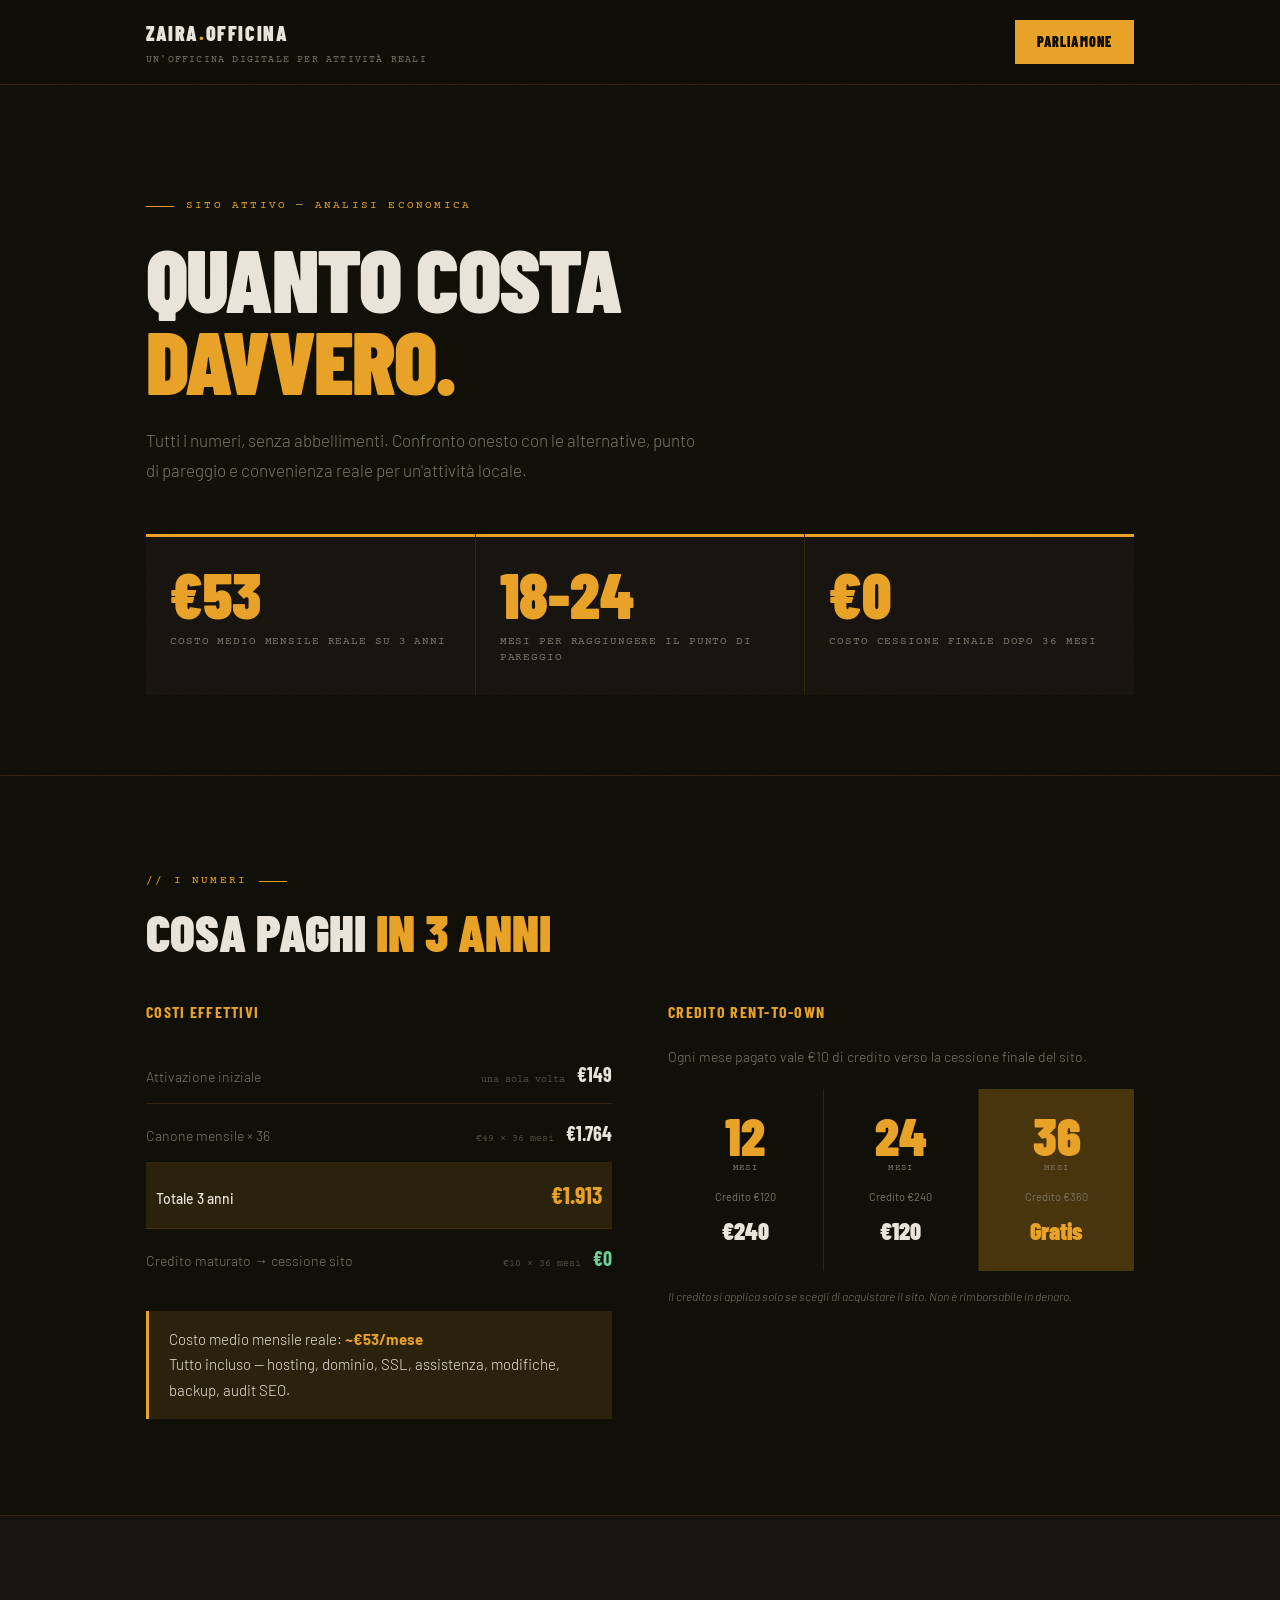
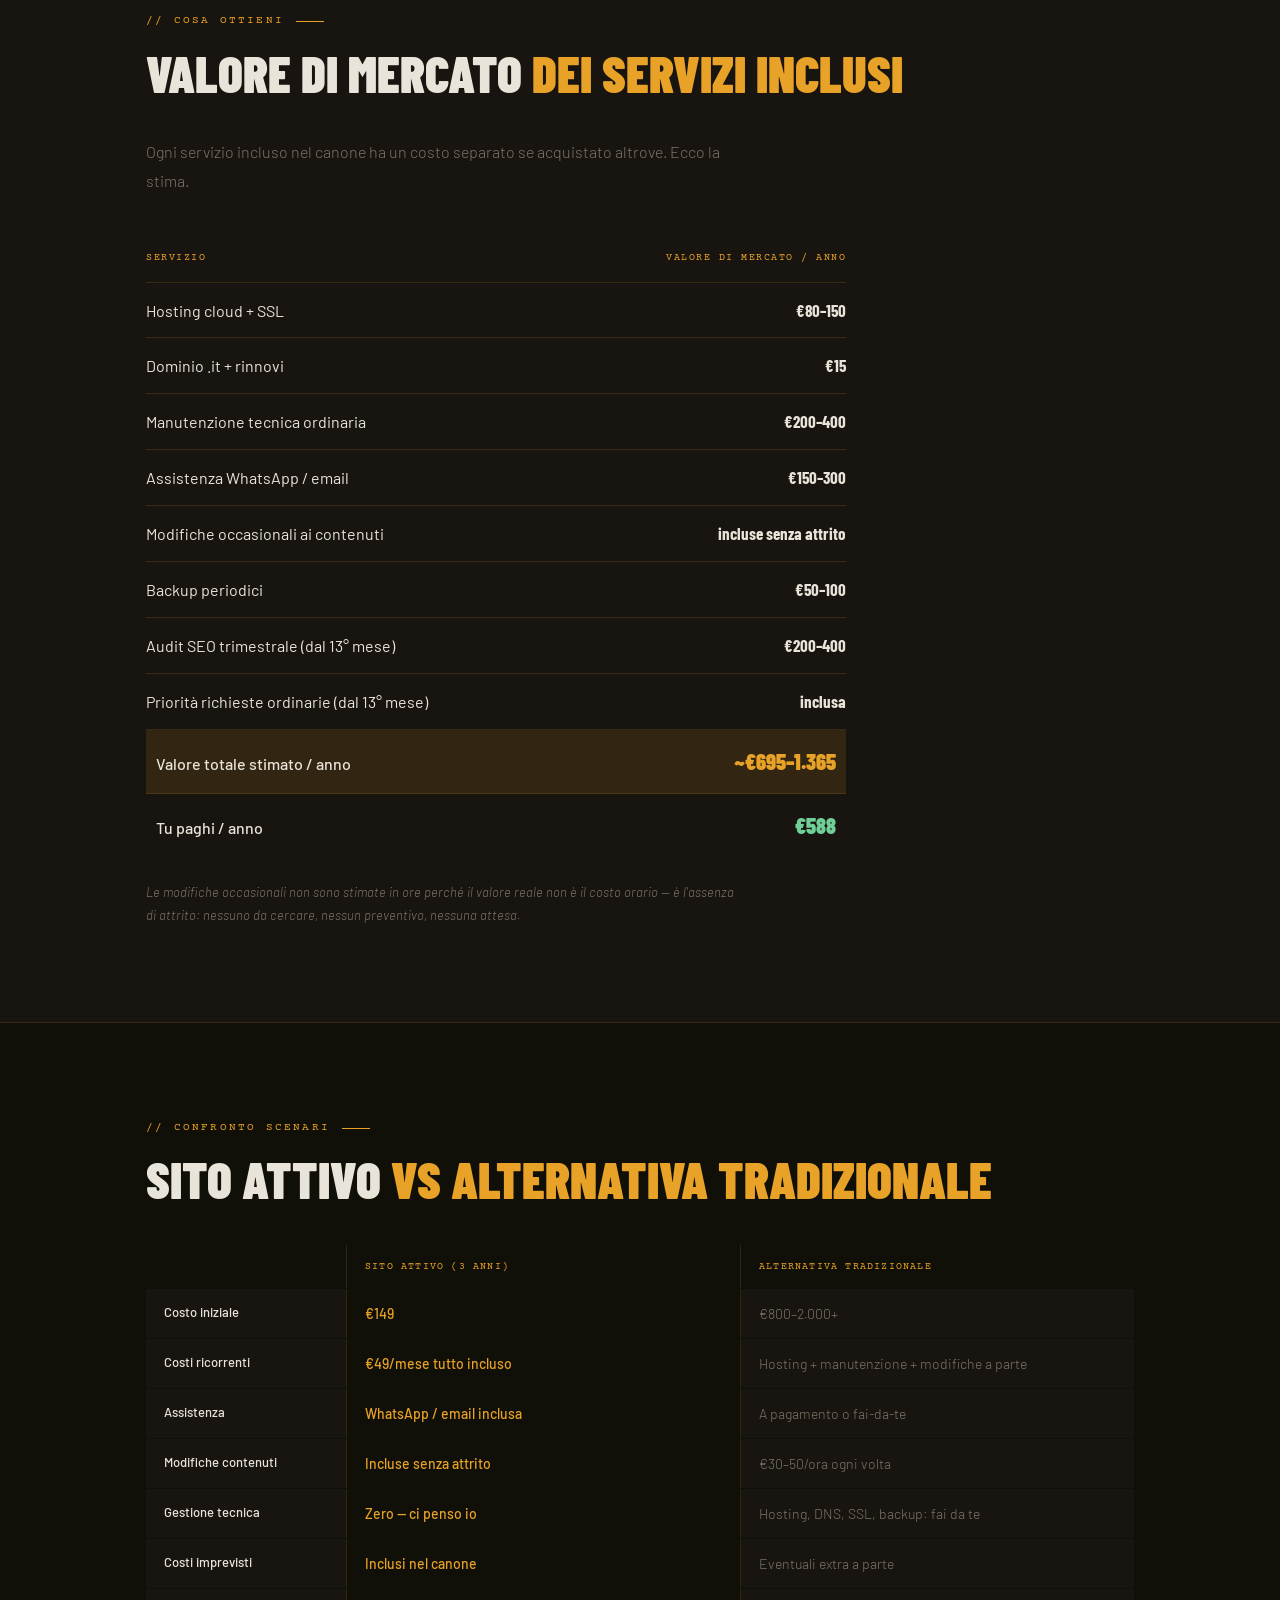
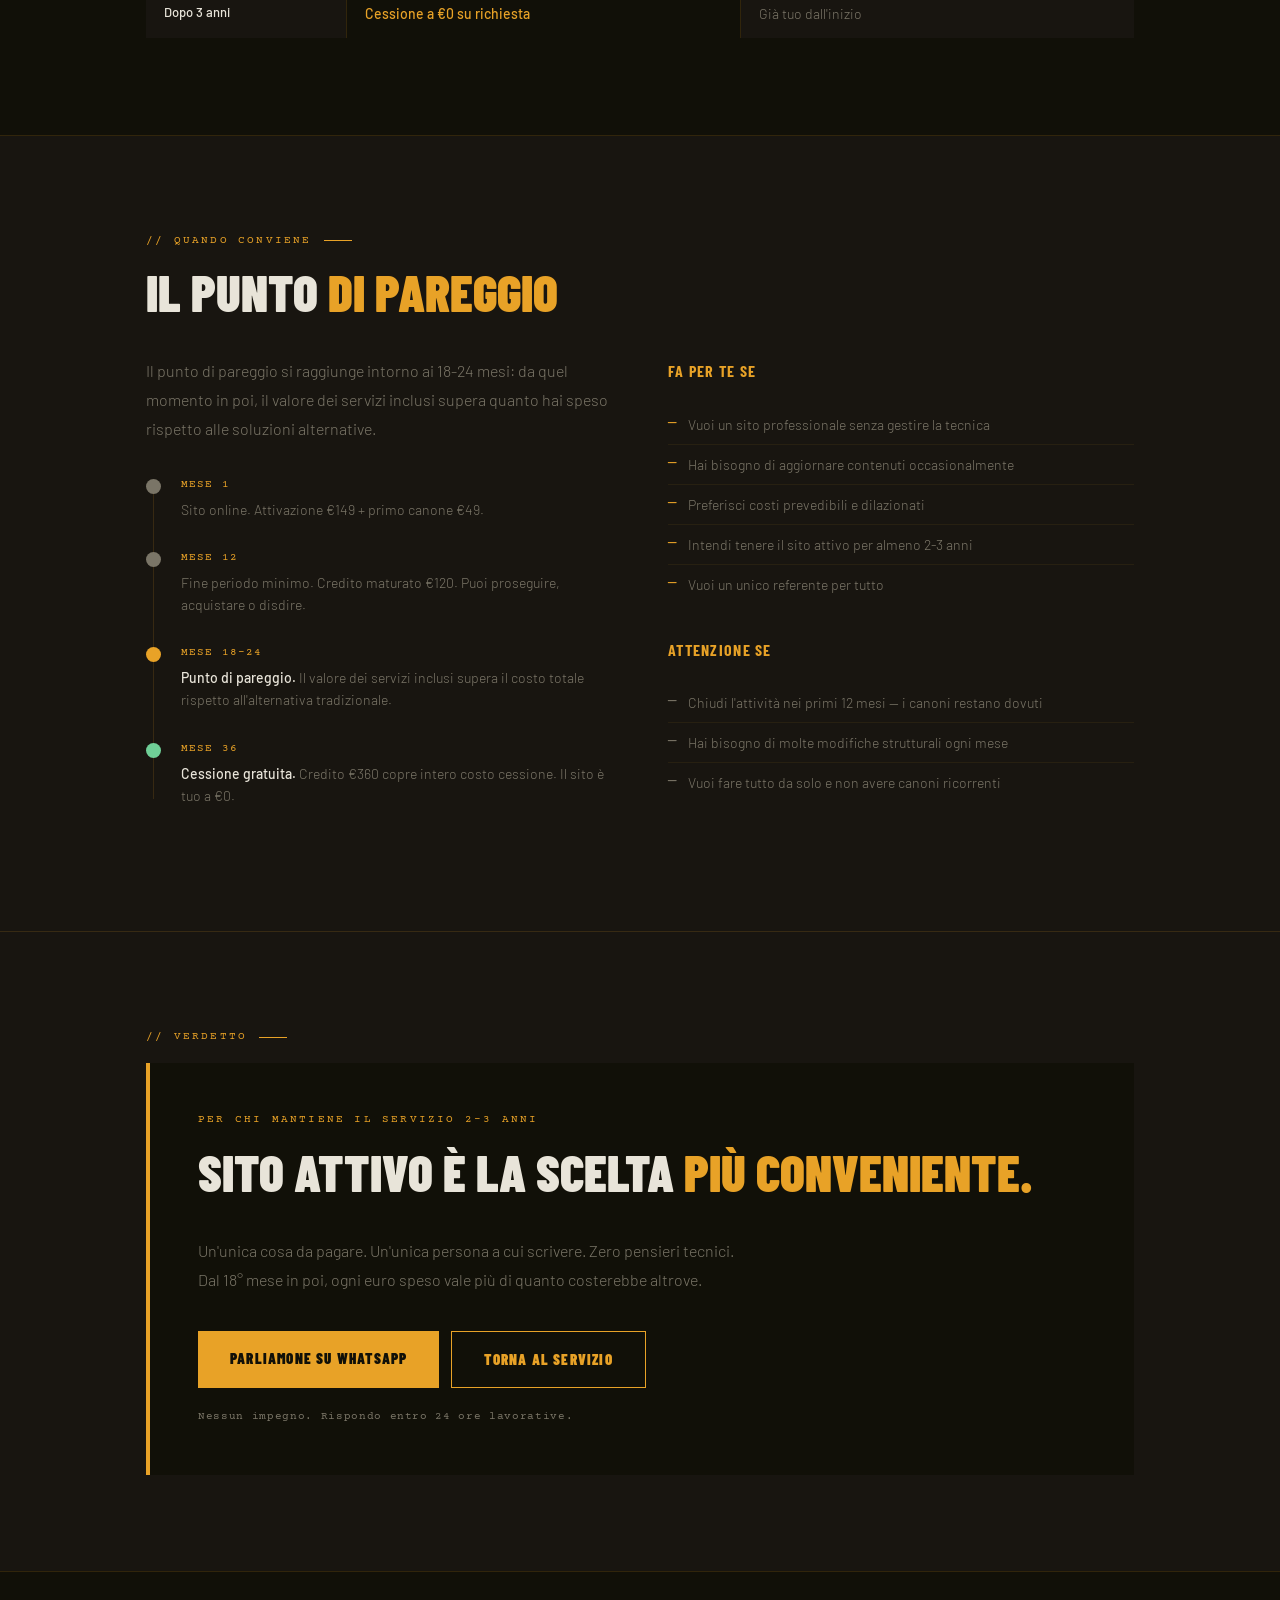
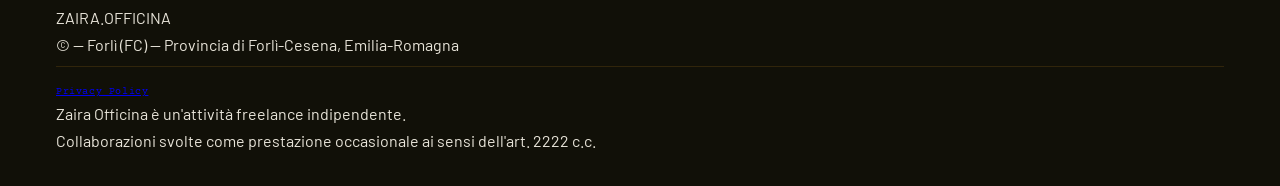
==== pages/analisi-economica.html @ 2494dda5 "fix: update" ====
<!DOCTYPE html>
<html lang="it">

<head>
    <meta charset="UTF-8">
    <meta name="viewport" content="width=device-width, initial-scale=1.0">
    <title>Quanto conviene Sito Attivo? Analisi economica | Zaira Officina</title>
    <meta name="description" content="Analisi economica del servizio Sito Attivo: costi reali, valore incluso, confronto con le alternative. Tutti i numeri, senza sorprese.">
    <link rel="canonical" href="https://zairaofficina.it/pages/analisi-economica.html">
    <meta name="robots" content="index, follow, max-snippet:-1, max-image-preview:large, max-video-preview:-1">
    <meta property="og:type" content="website">
    <meta property="og:locale" content="it_IT">
    <meta property="og:site_name" content="Zaira Officina">
    <meta property="og:title" content="Quanto conviene Sito Attivo? — Analisi economica | Zaira Officina">
    <meta property="og:description" content="€53/mese tutto incluso. Punto di pareggio a 18-24 mesi. Sito tuo gratis dopo 36 mesi. Tutti i numeri chiari.">
    <meta property="og:url" content="https://zairaofficina.it/pages/analisi-economica.html">
    <meta property="og:image" content="https://zairaofficina.it/img/og-sito-attivo.jpg">
    <meta name="twitter:card" content="summary_large_image">
    <meta name="twitter:title" content="Quanto conviene Sito Attivo? — Analisi economica | Zaira Officina">
    <meta name="twitter:description" content="€53/mese reale su 3 anni. Punto di pareggio a 18-24 mesi. Tutti i numeri chiari, senza abbellimenti.">
    <meta name="twitter:image" content="https://zairaofficina.it/img/og-sito-attivo.jpg">
    <script type="application/ld+json">
    {
        "@context": "https://schema.org",
        "@type": "WebPage",
        "name": "Analisi economica Sito Attivo",
        "description": "Analisi economica del servizio Sito Attivo: costi reali, valore incluso, confronto con le alternative.",
        "url": "https://zairaofficina.it/pages/analisi-economica.html",
        "isPartOf": {
            "@type": "WebSite",
            "name": "Zaira Officina",
            "url": "https://zairaofficina.it/"
        }
    }
    </script>
    <link rel="icon" type="image/x-icon" href="../img/favicon.ico">
    <link rel="icon" type="image/svg+xml" href="../img/favicon.svg">
    <link rel="icon" type="image/png" sizes="32x32" href="../img/favicon-32.png">
    <link rel="icon" type="image/png" sizes="16x16" href="../img/favicon-16.png">
    <link rel="preconnect" href="https://fonts.googleapis.com">
    <link rel="preconnect" href="https://fonts.gstatic.com" crossorigin>
    <link href="https://fonts.googleapis.com/css2?family=Barlow+Condensed:wght@400;700;900&family=Barlow:wght@300;400;500&family=Courier+Prime:wght@400;700&display=swap" rel="stylesheet">
    <link rel="stylesheet" href="../css/analisi-economica.css">
</head>

<body>

    <div id="prog"></div>

    <!-- HEADER -->
    <header class="hdr">
        <div class="hdr-inner">
    <a href="../index.html" class="logo">
                <span class="logo-name">Zaira<span>.</span>Officina</span>
                <span class="logo-tag">Un'officina digitale per attività reali</span>
            </a>
            <a href="https://wa.me/393930719544?text=Ciao%20Cristian%2C%20vorrei%20capire%20se%20Sito%20Attivo%20fa%20per%20me." class="hdr-cta" target="_blank" rel="noopener">Parliamone</a>
        </div>
    </header>

    <!-- HERO -->
    <section class="hero">
        <div class="wrap">
            <p class="eyebrow">Sito Attivo — Analisi economica</p>
            <h1>Quanto costa<span>davvero.</span></h1>
            <p class="hero-sub">Tutti i numeri, senza abbellimenti. Confronto onesto con le alternative, punto di pareggio e convenienza reale per un'attività locale.</p>
            <div class="hero-kpi">
                <div class="kpi-card">
                    <span class="kpi-val">€53</span>
                    <span class="kpi-label">costo medio mensile reale su 3 anni</span>
                </div>
                <div class="kpi-card">
                    <span class="kpi-val">18-24</span>
                    <span class="kpi-label">mesi per raggiungere il punto di pareggio</span>
                </div>
                <div class="kpi-card">
                    <span class="kpi-val">€0</span>
                    <span class="kpi-label">costo cessione finale dopo 36 mesi</span>
                </div>
            </div>
        </div>
    </section>

    <!-- COSTI REALI -->
    <section class="section" id="costi">
        <div class="wrap">
            <p class="section-label">// i numeri</p>
            <h2>Cosa paghi<span> in 3 anni</span></h2>
            <div class="two-col">

                <div>
                    <p class="col-title">Costi effettivi</p>
                    <div class="table">
                        <div class="table-row">
                            <span class="table-label">Attivazione iniziale</span>
                            <span class="table-note">una sola volta</span>
                            <span class="table-val">€149</span>
                        </div>
                        <div class="table-row">
                            <span class="table-label">Canone mensile × 36</span>
                            <span class="table-note">€49 × 36 mesi</span>
                            <span class="table-val">€1.764</span>
                        </div>
                        <div class="table-row table-total">
                            <span class="table-label">Totale 3 anni</span>
                            <span class="table-note"></span>
                            <span class="table-val accent">€1.913</span>
                        </div>
                        <div class="table-row">
                            <span class="table-label">Credito maturato → cessione sito</span>
                            <span class="table-note">€10 × 36 mesi</span>
                            <span class="table-val green">€0</span>
                        </div>
                    </div>
                    <div class="highlight-box">
                        Costo medio mensile reale: <strong>~€53/mese</strong><br> Tutto incluso — hosting, dominio, SSL, assistenza, modifiche, backup, audit SEO.
                    </div>
                </div>

                <!-- RENT TO OWN -->
                <div>
                    <p class="col-title">Credito rent-to-own</p>
                    <p class="col-sub">Ogni mese pagato vale €10 di credito verso la cessione finale del sito.</p>
                    <div class="rto-grid">
                        <div class="rto-card">
                            <div class="rto-n">12</div>
                            <div class="rto-months">mesi</div>
                            <div class="rto-credit">Credito €120</div>
                            <div class="rto-price">€240</div>
                        </div>
                        <div class="rto-card">
                            <div class="rto-n">24</div>
                            <div class="rto-months">mesi</div>
                            <div class="rto-credit">Credito €240</div>
                            <div class="rto-price">€120</div>
                        </div>
                        <div class="rto-card featured">
                            <div class="rto-n">36</div>
                            <div class="rto-months">mesi</div>
                            <div class="rto-credit">Credito €360</div>
                            <div class="rto-price free">Gratis</div>
                        </div>
                    </div>
                    <p class="rto-note">Il credito si applica solo se scegli di acquistare il sito. Non è rimborsabile in denaro.</p>
                </div>

            </div>
        </div>
    </section>

    <!-- VALORE INCLUSO -->
    <section class="section section-dark" id="valore">
        <div class="wrap">
            <p class="section-label">// cosa ottieni</p>
            <h2>Valore di mercato<span> dei servizi inclusi</span></h2>
            <p class="section-sub">Ogni servizio incluso nel canone ha un costo separato se acquistato altrove. Ecco la stima.</p>
            <div class="value-table">
                <div class="value-row value-header">
                    <span>Servizio</span>
                    <span>Valore di mercato / anno</span>
                </div>
                <div class="value-row">
                    <span>Hosting cloud + SSL</span>
                    <span class="val-range">€80–150</span>
                </div>
                <div class="value-row">
                    <span>Dominio .it + rinnovi</span>
                    <span class="val-range">€15</span>
                </div>
                <div class="value-row">
                    <span>Manutenzione tecnica ordinaria</span>
                    <span class="val-range">€200–400</span>
                </div>
                <div class="value-row">
                    <span>Assistenza WhatsApp / email</span>
                    <span class="val-range">€150–300</span>
                </div>
                <div class="value-row">
                    <span>Modifiche occasionali ai contenuti</span>
                    <span class="val-range">incluse senza attrito</span>
                </div>
                <div class="value-row">
                    <span>Backup periodici</span>
                    <span class="val-range">€50–100</span>
                </div>
                <div class="value-row">
                    <span>Audit SEO trimestrale (dal 13° mese)</span>
                    <span class="val-range">€200–400</span>
                </div>
                <div class="value-row">
                    <span>Priorità richieste ordinarie (dal 13° mese)</span>
                    <span class="val-range">inclusa</span>
                </div>
                <div class="value-row value-total">
                    <span>Valore totale stimato / anno</span>
                    <span class="val-total">~€695–1.365</span>
                </div>
                <div class="value-row value-you">
                    <span>Tu paghi / anno</span>
                    <span class="val-you">€588</span>
                </div>
            </div>
            <p class="value-note">Le modifiche occasionali non sono stimate in ore perché il valore reale non è il costo orario — è l'assenza di attrito: nessuno da cercare, nessun preventivo, nessuna attesa.</p>
        </div>
    </section>

    <!-- CONFRONTO -->
    <section class="section" id="confronto">
        <div class="wrap">
            <p class="section-label">// confronto scenari</p>
            <h2>Sito Attivo<span> vs alternativa tradizionale</span></h2>
            <div class="compare-table">
                <div class="compare-row compare-header">
                    <span></span>
                    <span class="col-sa">Sito Attivo (3 anni)</span>
                    <span class="col-alt">Alternativa tradizionale</span>
                </div>
                <div class="compare-row">
                    <span class="compare-label">Costo iniziale</span>
                    <span class="col-sa good">€149</span>
                    <span class="col-alt muted">€800–2.000+</span>
                </div>
                <div class="compare-row">
                    <span class="compare-label">Costi ricorrenti</span>
                    <span class="col-sa good">€49/mese tutto incluso</span>
                    <span class="col-alt muted">Hosting + manutenzione + modifiche a parte</span>
                </div>
                <div class="compare-row">
                    <span class="compare-label">Assistenza</span>
                    <span class="col-sa good">WhatsApp / email inclusa</span>
                    <span class="col-alt muted">A pagamento o fai-da-te</span>
                </div>
                <div class="compare-row">
                    <span class="compare-label">Modifiche contenuti</span>
                    <span class="col-sa good">Incluse senza attrito</span>
                    <span class="col-alt muted">€30–50/ora ogni volta</span>
                </div>
                <div class="compare-row">
                    <span class="compare-label">Gestione tecnica</span>
                    <span class="col-sa good">Zero — ci penso io</span>
                    <span class="col-alt muted">Hosting, DNS, SSL, backup: fai da te</span>
                </div>
                <div class="compare-row">
                    <span class="compare-label">Costi imprevisti</span>
                    <span class="col-sa good">Inclusi nel canone</span>
                    <span class="col-alt muted">Eventuali extra a parte</span>
                </div>
                <div class="compare-row">
                    <span class="compare-label">Dopo 3 anni</span>
                    <span class="col-sa good">Cessione a €0 su richiesta</span>
                    <span class="col-alt muted">Già tuo dall'inizio</span>
                </div>
            </div>
        </div>
    </section>

    <!-- PUNTO DI PAREGGIO -->
    <section class="section section-dark" id="pareggio">
        <div class="wrap">
            <p class="section-label">// quando conviene</p>
            <h2>Il punto<span> di pareggio</span></h2>
            <div class="two-col">
                <div>
                    <p class="section-sub" style="margin-bottom:32px;">Il punto di pareggio si raggiunge intorno ai 18-24 mesi: da quel momento in poi, il valore dei servizi inclusi supera quanto hai speso rispetto alle soluzioni alternative.</p>
                    <div class="pareggio-timeline">
                        <div class="pt-item">
                            <div class="pt-dot"></div>
                            <div class="pt-content">
                                <span class="pt-time">Mese 1</span>
                                <span class="pt-text">Sito online. Attivazione €149 + primo canone €49.</span>
                            </div>
                        </div>
                        <div class="pt-item">
                            <div class="pt-dot"></div>
                            <div class="pt-content">
                                <span class="pt-time">Mese 12</span>
                                <span class="pt-text">Fine periodo minimo. Credito maturato €120. Puoi proseguire, acquistare o disdire.</span>
                            </div>
                        </div>
                        <div class="pt-item">
                            <div class="pt-dot accent"></div>
                            <div class="pt-content">
                                <span class="pt-time">Mese 18-24</span>
                                <span class="pt-text"><strong>Punto di pareggio.</strong> Il valore dei servizi inclusi supera il costo totale rispetto all'alternativa tradizionale.</span>
                            </div>
                        </div>
                        <div class="pt-item">
                            <div class="pt-dot green"></div>
                            <div class="pt-content">
                                <span class="pt-time">Mese 36</span>
                                <span class="pt-text"><strong>Cessione gratuita.</strong> Credito €360 copre intero costo cessione. Il sito è tuo a €0.</span>
                            </div>
                        </div>
                    </div>
                </div>
                <div>
                    <p class="col-title">Fa per te se</p>
                    <ul class="fit-list">
                        <li>Vuoi un sito professionale senza gestire la tecnica</li>
                        <li>Hai bisogno di aggiornare contenuti occasionalmente</li>
                        <li>Preferisci costi prevedibili e dilazionati</li>
                        <li>Intendi tenere il sito attivo per almeno 2-3 anni</li>
                        <li>Vuoi un unico referente per tutto</li>
                    </ul>
                    <p class="col-title" style="margin-top:32px;">Attenzione se</p>
                    <ul class="warn-list">
                        <li>Chiudi l'attività nei primi 12 mesi — i canoni restano dovuti</li>
                        <li>Hai bisogno di molte modifiche strutturali ogni mese</li>
                        <li>Vuoi fare tutto da solo e non avere canoni ricorrenti</li>
                    </ul>
                </div>
            </div>
        </div>
    </section>

    <!-- VERDETTO -->
    <section class="section verdict-section">
        <div class="wrap">
            <p class="section-label">// verdetto</p>
            <div class="verdict-box">
                <p class="verdict-pre">Per chi mantiene il servizio 2-3 anni</p>
                <h2 class="verdict-h">Sito Attivo è la scelta<span> più conveniente.</span></h2>
                <p class="verdict-sub">Un'unica cosa da pagare. Un'unica persona a cui scrivere. Zero pensieri tecnici. Dal 18° mese in poi, ogni euro speso vale più di quanto costerebbe altrove.</p>
                <div class="verdict-cta">
                    <a href="https://wa.me/393930719544?text=Ciao%20Cristian%2C%20ho%20letto%20l'analisi%20economica%20e%20vorrei%20capire%20se%20Sito%20Attivo%20fa%20per%20me." class="btn-p" target="_blank" rel="noopener">Parliamone su WhatsApp</a>
                    <a href="sito-attivo.html" class="btn-s">Torna al servizio</a>
                </div>
                <p class="verdict-note">Nessun impegno. Rispondo entro 24 ore lavorative.</p>
            </div>
        </div>
    </section>

    <!-- FOOTER -->
    <footer>
        <div class="footer-logo">ZAIRA<span>.</span>OFFICINA</div>
        <div class="footer-right">
            <div class="footer-copy">
                © <span id="footer-year"></span> — Forlì (FC) — Provincia di Forlì-Cesena, Emilia-Romagna
            </div>
            <div class="footer-legal">
                <a href="privacy.html" class="footer-legal-link">Privacy Policy</a>
            </div>
            <!-- Disclaimer prestazione occasionale — rimuovi quando apri P.IVA -->
            <div class="footer-disclaimer">
                Zaira Officina è un'attività freelance indipendente.<br> Collaborazioni svolte come prestazione occasionale ai sensi dell'art. 2222 c.c.
            </div>
        </div>
    </footer>


    <script>
        const prog = document.getEl
---- css/analisi-economica.css ----
/* ─── RESET & VARS ─── */
*, *::before, *::after { box-sizing: border-box; margin: 0; padding: 0; }
html { scroll-behavior: smooth; }
:root {
  --bg:       #111008;
  --bg2:      #181510;
  --accent:   #e8a227;
  --accent-d: rgba(232,162,39,0.12);
  --text:     #e8e4d9;
  --muted:    #7a7567;
  --border:   rgba(232,162,39,0.15);
  --green:    #6fcf97;
  --gap:      1px;
  --max:      1100px;
  --pad:      clamp(20px, 5vw, 56px);
}
body {
  background: var(--bg);
  color: var(--text);
  font-family: 'Barlow', sans-serif;
  font-weight: 400;
  font-size: 16px;
  line-height: 1.7;
  overflow-x: hidden;
}
body::before {
  content: '';
  position: fixed;
  inset: 0;
  background-image: url("data:image/svg+xml,%3Csvg viewBox='0 0 256 256' xmlns='http://www.w3.org/2000/svg'%3E%3Cfilter id='n'%3E%3CfeTurbulence type='fractalNoise' baseFrequency='0.9' numOctaves='4' stitchTiles='stitch'/%3E%3C/filter%3E%3Crect width='100%25' height='100%25' filter='url(%23n)' opacity='0.04'/%3E%3C/svg%3E");
  pointer-events: none;
  z-index: 0;
  opacity: 0.35;
}
.wrap {
  max-width: var(--max);
  margin: 0 auto;
  padding: 0 var(--pad);
}

/* ─── SCROLL PROGRESS ─── */
#prog {
  position: fixed;
  top: 0;
  left: 0;
  height: 2px;
  background: var(--accent);
  z-index: 200;
  width: 0;
  transition: width .1s;
}

/* ─── HEADER ─── */
.hdr {
  position: sticky;
  top: 0;
  z-index: 100;
  background: rgba(17,16,8,.92);
  backdrop-filter: blur(12px);
  border-bottom: var(--gap) solid var(--border);
}
.hdr-inner {
  display: flex;
  align-items: center;
  justify-content: space-between;
  padding: 16px var(--pad);
  max-width: var(--max);
  margin: 0 auto;
}
.logo { text-decoration: none; }
.logo-name {
  font-family: 'Barlow Condensed', sans-serif;
  font-weight: 900;
  font-size: 20px;
  letter-spacing: .08em;
  text-transform: uppercase;
  color: var(--text);
}
.logo-name span { color: var(--accent); }
.logo-tag {
  display: block;
  font-family: 'Courier Prime', monospace;
  font-size: 10px;
  color: var(--muted);
  letter-spacing: .12em;
  text-transform: uppercase;
  margin-top: 1px;
}
.hdr-cta {
  font-family: 'Barlow Condensed', sans-serif;
  font-weight: 900;
  font-size: 14px;
  letter-spacing: .08em;
  text-transform: uppercase;
  padding: 10px 22px;
  background: var(--accent);
  color: var(--bg);
  text-decoration: none;
  transition: background .2s;
}
.hdr-cta:hover { background: var(--text); }

/* ─── HERO ─── */
.hero {
  position: relative;
  z-index: 5;
  padding: clamp(64px, 10vw, 112px) var(--pad) clamp(48px, 7vw, 80px);
  border-bottom: var(--gap) solid var(--border);
}
.eyebrow {
  font-family: 'Courier Prime', monospace;
  font-size: 11px;
  color: var(--accent);
  letter-spacing: .2em;
  text-transform: uppercase;
  margin-bottom: 20px;
  display: flex;
  align-items: center;
  gap: 12px;
}
.eyebrow::before {
  content: '';
  display: block;
  width: 28px;
  height: 1px;
  background: var(--accent);
}
.hero h1 {
  font-family: 'Barlow Condensed', sans-serif;
  font-weight: 900;
  font-size: clamp(52px, 7vw, 96px);
  line-height: .92;
  letter-spacing: -.02em;
  text-transform: uppercase;
  margin-bottom: 24px;
}
.hero h1 span {
  color: var(--accent);
  display: block;
}
.hero-sub {
  font-weight: 300;
  font-size: 17px;
  color: var(--muted);
  line-height: 1.8;
  max-width: 560px;
  margin-bottom: 48px;
}
.hero-kpi {
  display: grid;
  grid-template-columns: repeat(3, 1fr);
  gap: var(--gap);
  background: var(--border);
}
.kpi-card {
  background: var(--bg2);
  padding: 28px 24px;
  position: relative;
  overflow: hidden;
}
.kpi-card::before {
  content: '';
  position: absolute;
  top: 0;
  left: 0;
  right: 0;
  height: 3px;
  background: var(--accent);
}
.kpi-val {
  display: block;
  font-family: 'Barlow Condensed', sans-serif;
  font-weight: 900;
  font-size: clamp(40px, 5vw, 64px);
  color: var(--accent);
  line-height: 1;
  margin-bottom: 8px;
}
.kpi-label {
  display: block;
  font-family: 'Courier Prime', monospace;
  font-size: 11px;
  color: var(--muted);
  letter-spacing: .08em;
  text-transform: uppercase;
  line-height: 1.5;
}

/* ─── SECTION BASE ─── */
.section {
  position: relative;
  z-index: 5;
  padding: clamp(64px, 8vw, 96px) var(--pad);
  border-bottom: var(--gap) solid var(--border);
}
.section-label {
  font-family: 'Courier Prime', monospace;
  font-size: 11px;
  color: var(--accent);
  letter-spacing: .2em;
  text-transform: uppercase;
  margin-bottom: 16px;
  display: flex;
  align-items: center;
  gap: 12px;
}
.section-label::after {
  content: '';
  flex: 0 0 28px;
  height: 1px;
  background: var(--accent);
}
.section h2 {
  font-family: 'Barlow Condensed', sans-serif;
  font-weight: 900;
  font-size: clamp(36px, 4vw, 56px);
  text-transform: uppercase;
  line-height: 1;
  margin-bottom: 40px;
}
.section h2 span { color: var(--accent); }
.section-sub {
  font-size: 16px;
  color: var(--muted);
  font-weight: 300;
  max-width: 600px;
  margin-bottom: 40px;
  line-height: 1.8;
}
.section-dark { background: var(--bg2); }

/* ─── TWO COL ─── */
.two-col {
  display: grid;
  grid-template-columns: 1fr 1fr;
  gap: 56px;
  align-items: start;
}
.col-title {
  font-family: 'Barlow Condensed', sans-serif;
  font-weight: 700;
  font-size: 16px;
  text-transform: uppercase;
  color: var(--accent);
  letter-spacing: .08em;
  margin-bottom: 20px;
}
.col-sub {
  font-size: 14px;
  color: var(--muted);
  font-weight: 300;
  line-height: 1.7;
  margin-bottom: 20px;
}

/* ─── TABLE COSTI ─── */
.table { margin-bottom: 24px; }
.table-row {
  display: grid;
  grid-template-columns: 1fr auto auto;
  gap: 12px;
  align-items: baseline;
  padding: 12px 0;
  border-bottom: var(--gap) solid var(--border);
}
.table-row:last-child { border-bottom: none; }
.table-label {
  font-size: 14px;
  color: var(--muted);
  font-weight: 300;
}
.table-note {
  font-family: 'Courier Prime', monospace;
  font-size: 10px;
  color: var(--muted);
  opacity: .6;
  white-space: nowrap;
}
.table-val {
  font-family: 'Barlow Condensed', sans-serif;
  font-weight: 700;
  font-size: 20px;
  color: var(--text);
  white-space: nowrap;
}
.table-val.accent { color: var(--accent); font-size: 24px; }
.table-val.green { color: var(--green); }
.table-total .table-label { color: var(--text); font-weight: 500; }
.table-total { background: var(--accent-d); padding: 12px 10px; }

.highlight-box {
  border-left: 3px solid var(--accent);
  padding: 16px 20px;
  background: var(--accent-d);
  font-size: 15px;
  color: var(--text);
  font-weight: 300;
  line-height: 1.7;
}
.highlight-box strong { color: var(--accent); }

/* ─── RENT-TO-OWN ─── */
.rto-grid {
  display: grid;
  grid-template-columns: repeat(3, 1fr);
  gap: var(--gap);
  background: var(--border);
  margin-bottom: 16px;
}
.rto-card {
  background: var(--bg);
  padding: 20px 14px;
  text-align: center;
  transition: background .2s;
}
.rto-card:hover { background: var(--accent-d); }
.rto-card.featured { background: var(--accent-d); }
.rto-n {
  font-family: 'Barlow Condensed', sans-serif;
  font-weight: 900;
  font-size: 52px;
  color: var(--accent);
  line-height: 1;
}
.rto-months {
  font-family: 'Courier Prime', monospace;
  font-size: 9px;
  color: var(--muted);
  text-transform: uppercase;
  letter-spacing: .15em;
  margin-bottom: 12px;
}
.rto-credit {
  font-size: 11px;
  color: var(--muted);
  margin-bottom: 4px;
}
.rto-price {
  font-family: 'Barlow Condensed', sans-serif;
  font-weight: 900;
  font-size: 24px;
  color: var(--text);
}
.rto-price.free { color: var(--accent); }
.rto-note {
  font-size: 12px;
  color: var(--muted);
  font-style: italic;
  font-weight: 300;
  line-height: 1.6;
}

/* ─── VALUE TABLE ─── */
.value-table { max-width: 700px; }
.value-row {
  display: grid;
  grid-template-columns: 1fr auto;
  gap: 24px;
  padding: 13px 0;
  border-bottom: var(--gap) solid var(--border);
  align-items: baseline;
}
.value-row:last-child { border-bottom: none; }
.value-header {
  font-family: 'Courier Prime', monospace;
  font-size: 10px;
  color: var(--accent);
  letter-spacing: .15em;
  text-transform: uppercase;
  padding-bottom: 16px;
}
.val-range {
  font-family: 'Barlow Condensed', sans-serif;
  font-weight: 700;
  font-size: 17px;
  color: var(--text);
  white-space: nowrap;
}
.value-total {
  background: var(--accent-d);
  padding: 13px 10px;
  font-weight: 500;
  color: var(--text);
}
.val-total {
  font-family: 'Barlow Condensed', sans-serif;
  font-weight: 900;
  font-size: 22px;
  color: var(--accent);
  white-space: nowrap;
}
.value-you {
  padding: 13px 10px;
  font-weight: 500;
}
.val-you {
  font-family: 'Barlow Condensed', sans-serif;
  font-weight: 900;
  font-size: 22px;
  color: var(--green);
  white-space: nowrap;
}
.value-note {
  margin-top: 24px;
  font-size: 13px;
  color: var(--muted);
  font-style: italic;
  font-weight: 300;
  max-width: 600px;
  line-height: 1.7;
}

/* ─── COMPARE TABLE ─── */
.compare-table { width: 100%; }
.compare-row {
  display: grid;
  grid-template-columns: 200px 1fr 1fr;
  gap: var(--gap);
  background: var(--border);
  margin-bottom: var(--gap);
}
.compare-row > * {
  background: var(--bg2);
  padding: 14px 18px;
  font-size: 14px;
  font-weight: 300;
  line-height: 1.5;
}
.compare-header > * {
  background: var(--bg);
  font-family: 'Courier Prime', monospace;
  font-size: 10px;
  color: var(--accent);
  letter-spacing: .12em;
  text-transform: uppercase;
  font-weight: 400;
}
.compare-label {
  color: var(--text) !important;
  font-weight: 500 !important;
  font-size: 13px !important;
}
.col-sa { background: var(--bg) !important; }
.good {
  color: var(--accent) !important;
  font-weight: 500 !important;
}
.muted { color: var(--muted) !important; }

/* ─── TIMELINE ─── */
.pareggio-timeline { position: relative; }
.pareggio-timeline::before {
  content: '';
  position: absolute;
  left: 7px;
  top: 8px;
  bottom: 8px;
  width: 1px;
  background: var(--border);
}
.pt-item {
  display: flex;
  gap: 20px;
  margin-bottom: 28px;
  position: relative;
}
.pt-dot {
  width: 15px;
  height: 15px;
  border-radius: 50%;
  background: var(--muted);
  flex-shrink: 0;
  margin-top: 3px;
  position: relative;
  z-index: 1;
}
.pt-dot.accent { background: var(--accent); }
.pt-dot.green { background: var(--green); }
.pt-content {
  display: flex;
  flex-direction: column;
  gap: 4px;
}
.pt-time {
  font-family: 'Courier Prime', monospace;
  font-size: 11px;
  color: var(--accent);
  letter-spacing: .1em;
  text-transform: uppercase;
}
.pt-text {
  font-size: 14px;
  color: var(--muted);
  font-weight: 300;
  line-height: 1.6;
}
.pt-text strong { color: var(--text); font-weight: 500; }

/* ─── FIT / WARN LISTS ─── */
.fit-list,
.warn-list { list-style: none; }
.fit-list li,
.warn-list li {
  padding: 9px 0 9px 20px;
  position: relative;
  font-size: 14px;
  color: var(--muted);
  font-weight: 300;
  border-bottom: var(--gap) solid rgba(232,162,39,.07);
  line-height: 1.5;
}
.fit-list li:last-child,
.warn-list li:last-child { border-bottom: none; }
.fit-list li::before {
  content: '—';
  position: absolute;
  left: 0;
  color: var(--accent);
  font-family: 'Courier Prime', monospace;
}
.warn-list li::before {
  content: '—';
  position: absolute;
  left: 0;
  color: var(--muted);
  font-family: 'Courier Prime', monospace;
}

/* ─── VERDETTO ─── */
.verdict-section {
  background: var(--bg2);
  border-bottom: none;
}
.verdict-box {
  border-left: 4px solid var(--accent);
  padding: 48px 48px;
  background: var(--bg);
}
.verdict-pre {
  font-family: 'Courier Prime', monospace;
  font-size: 11px;
  color: var(--accent);
  letter-spacing: .2em;
  text-transform: uppercase;
  margin-bottom: 16px;
}
.verdict-h {
  font-family: 'Barlow Condensed', sans-serif;
  font-weight: 900;
  font-size: clamp(36px, 4vw, 56px);
  text-transform: uppercase;
  line-height: 1;
  margin-bottom: 20px;
  color: var(--text);
}
.verdict-h span { color: var(--accent); }
.verdict-sub {
  font-size: 16px;
  color: var(--muted);
  font-weight: 300;
  max-width: 560px;
  line-height: 1.8;
  margin-bottom: 36px;
}
.verdict-cta {
  display: flex;
  flex-wrap: wrap;
  gap: 12px;
  margin-bottom: 20px;
}
.btn-p {
  font-family: 'Barlow Condensed', sans-serif;
  font-weight: 900;
  font-size: 15px;
  letter-spacing: .08em;
  text-transform: uppercase;
  padding: 15px 32px;
  text-decoration: none;
  background: var(--accent);
  color: var(--bg);
  transition: background .2s;
}
.btn-p:hover { background: var(--text); }
.btn-s {
  font-family: 'Barlow Condensed', sans-serif;
  font-weight: 900;
  font-size: 15px;
  letter-spacing: .08em;
  text-transform: uppercase;
  padding: 15px 32px;
  text-decoration: none;
  background: transparent;
  color: var(--accent);
  border: 1px solid var(--accent);
  transition: all .2s;
}
.btn-s:hover { background: var(--accent); color: var(--bg); }
.verdict-note {
  font-family: 'Courier Prime', monospace;
  font-size: 11px;
  color: var(--muted);
  letter-spacing: .06em;
}

/* ─── FOOTER ─── */
footer {
  position: relative;
  z-index: 5;
  border-top: var(--gap) solid var(--border);
  padding: 32px var(--pad);
}
.footer-inner {
  max-width: var(--max);
  margin: 0 auto;
  display: flex;
  justify-content: space-between;
  align-items: center;
  flex-wrap: wrap;
  gap: 16px;
}
.footer-brand {
  font-family: 'Barlow Condensed', sans-serif;
  font-weight: 900;
  font-size: 18px;
  text-transform: uppercase;
  letter-spacing: .08em;
  color: var(--text);
}
.footer-brand span { color: var(--accent); }
.footer-links {
  display: flex;
  gap: 24px;
  flex-wrap: wrap;
}
.footer-links a {
  font-family: 'Courier Prime', monospace;
  font-size: 11px;
  color: var(--muted);
  text-decoration: none;
  letter-spacing: .1em;
  text-transform: uppercase;
  transition: color .2s;
}
.footer-links a:hover { color: var(--accent); }
.footer-legal {
  width: 100%;
  font-family: 'Courier Prime', monospace;
  font-size: 10px;
  color: var(--muted);
  letter-spacing: .06em;
  padding-top: 16px;
  border-top: var(--gap) solid var(--border);
  margin-top: 8px;
}

/* ─── MOBILE ─── */
@media (max-width: 900px) {
  .two-col { grid-template-columns: 1fr; gap: 40px; }
  .hero-kpi { grid-template-columns: 1fr; }
  .rto-grid { grid-template-columns: repeat(3, 1fr); }
  .compare-row { grid-template-columns: 1fr; }
  .compare-header { display: none; }
  .compare-row > * { padding: 10px 14px; }
  .compare-label {
    background: var(--bg) !important;
    font-family: 'Courier Prime', monospace !important;
    font-size: 10px !important;
    color: var(--accent) !important;
    letter-spacing: .1em;
    text-transform: uppercase;
  }
  .verdict-box { padding: 32px 24px; }
}
@media (max-width: 600px) {
  .rto-grid { grid-template-columns: 1fr; }
  .verdict-cta { flex-direction: column; }
  .footer-inner { flex-direction: column; align-items: flex-start; }
}
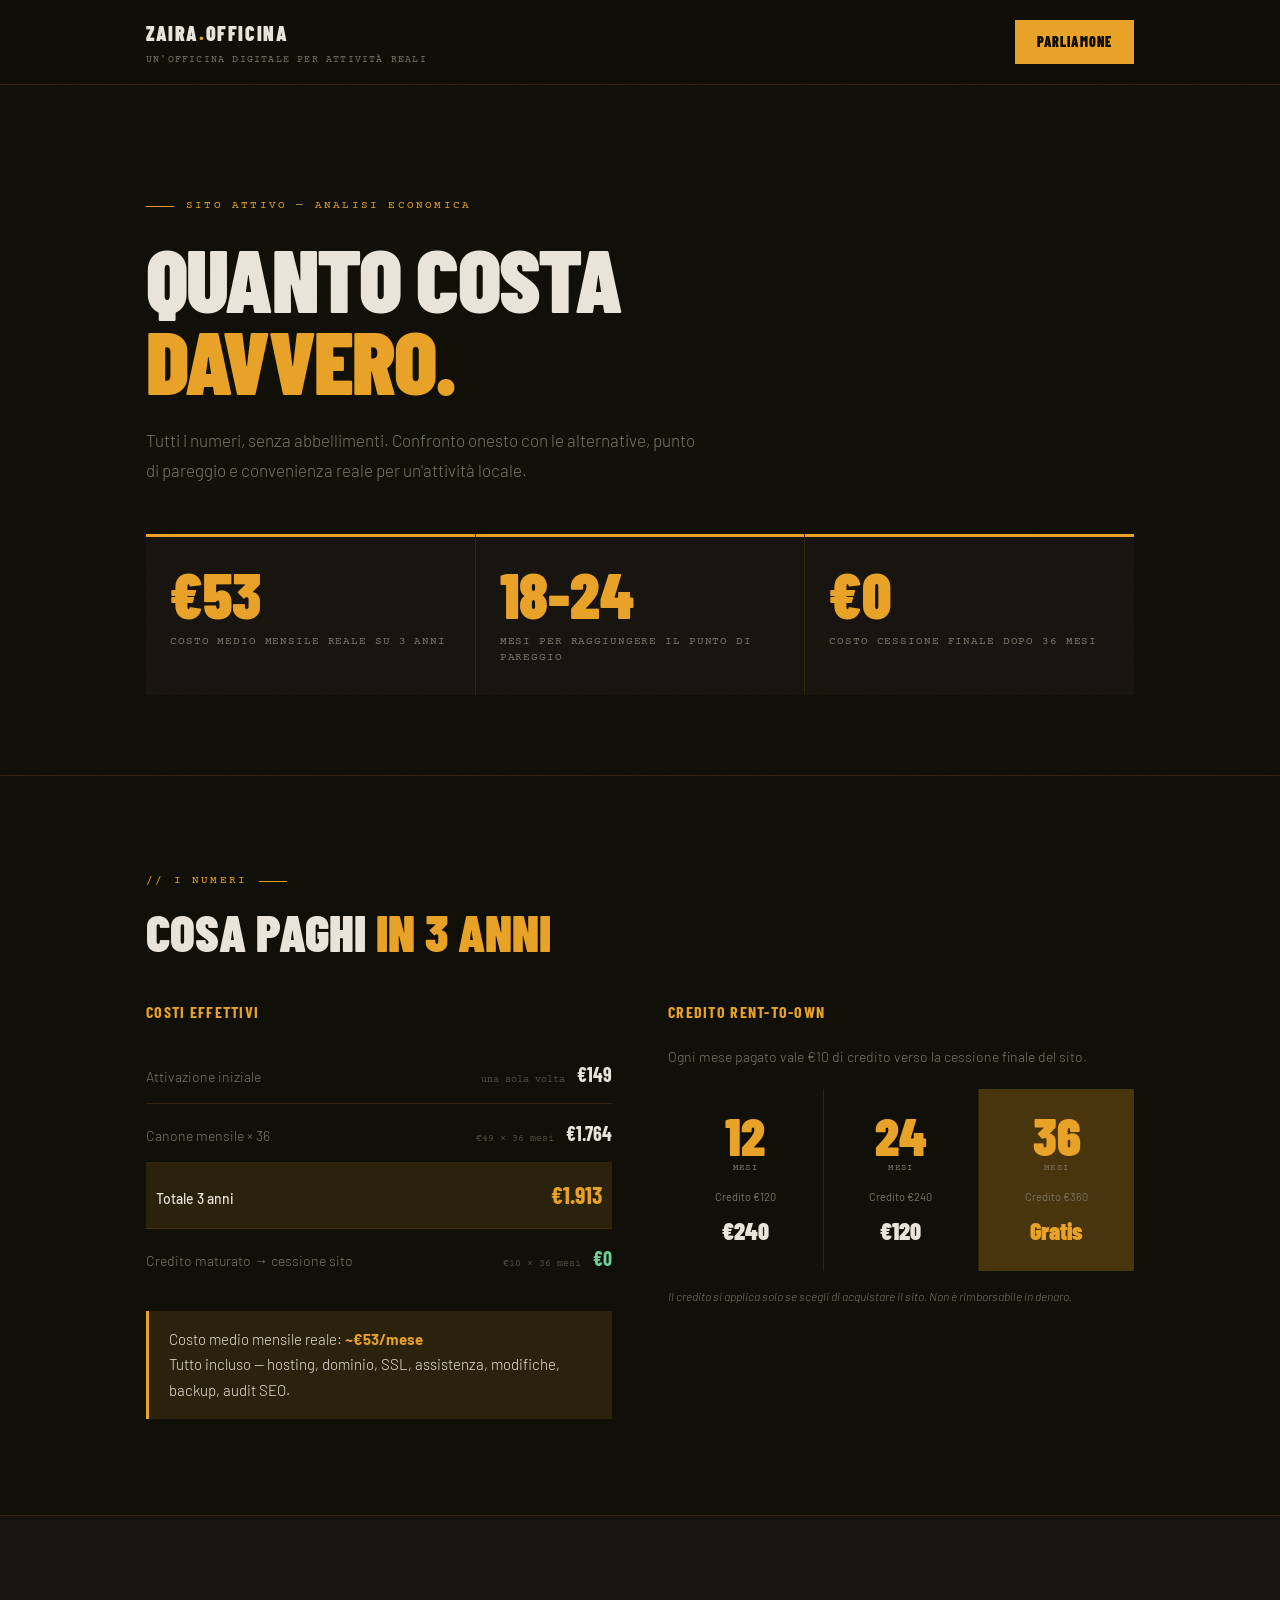
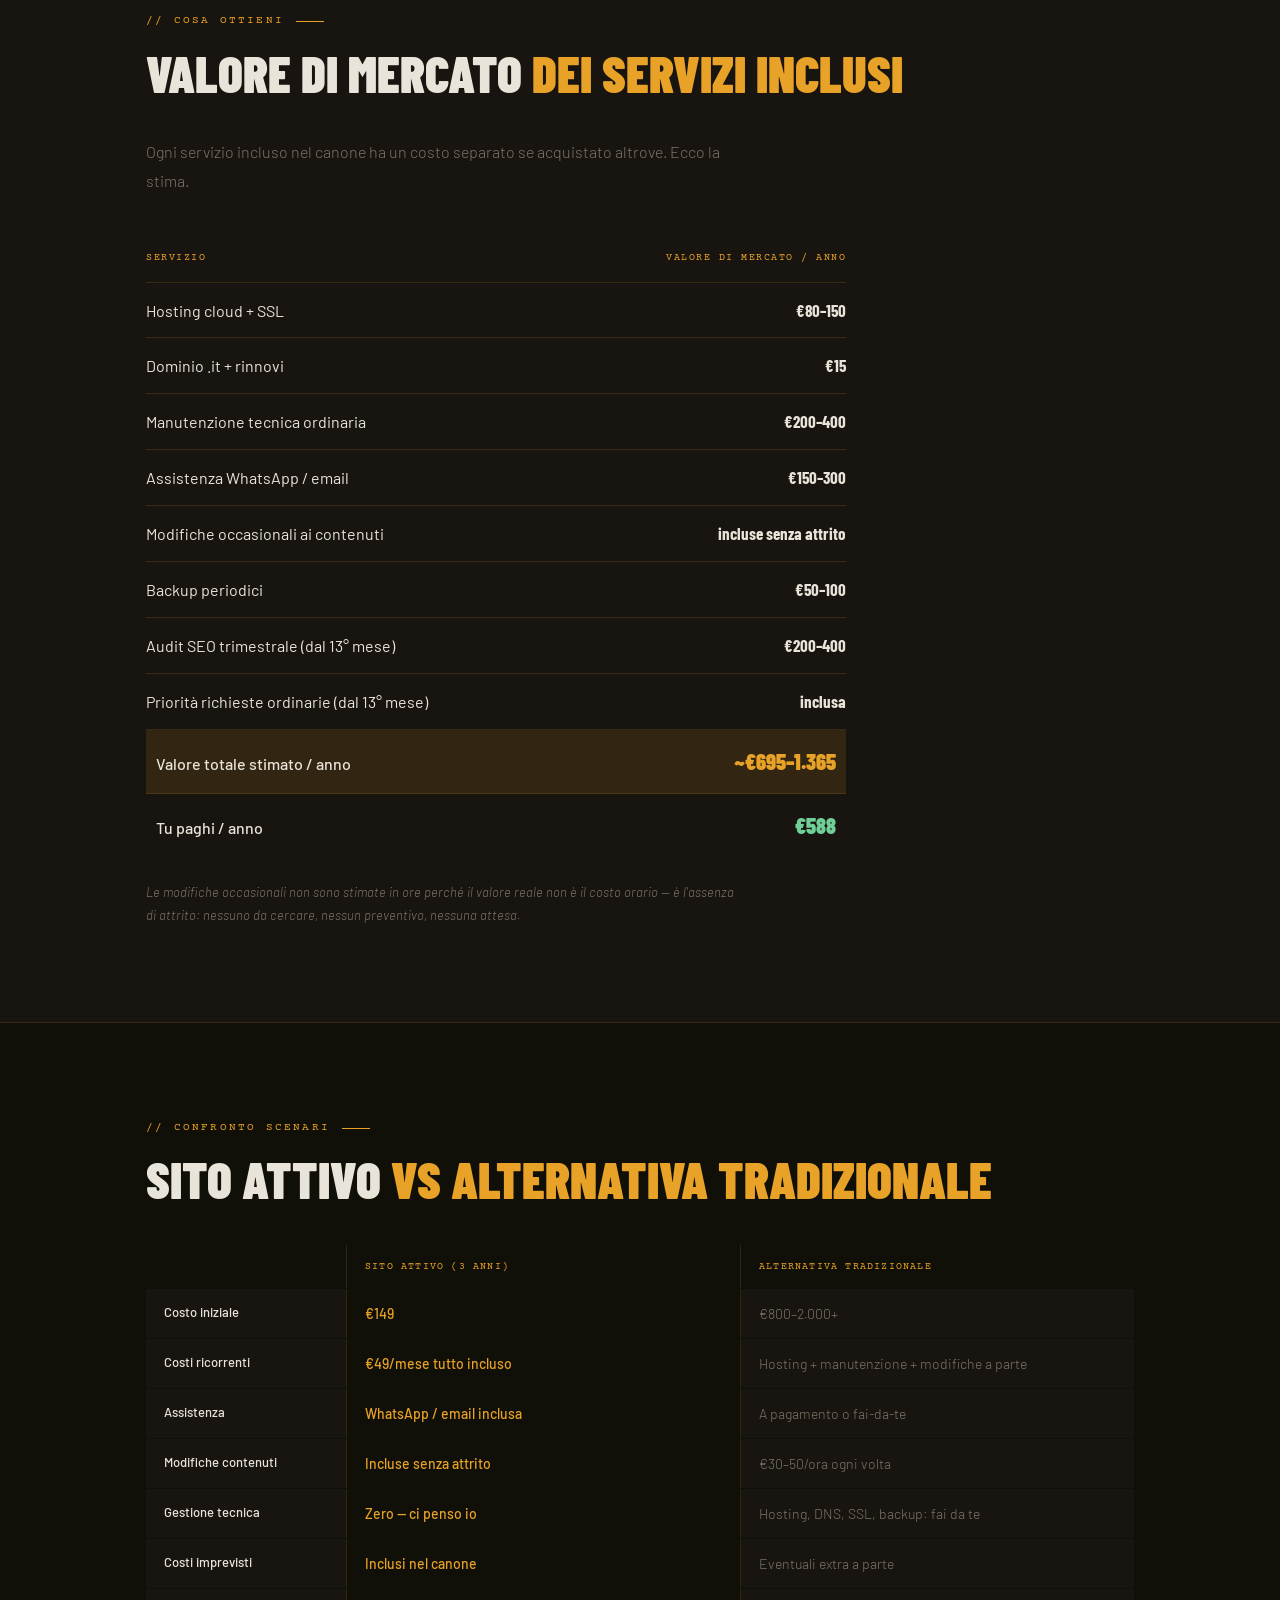
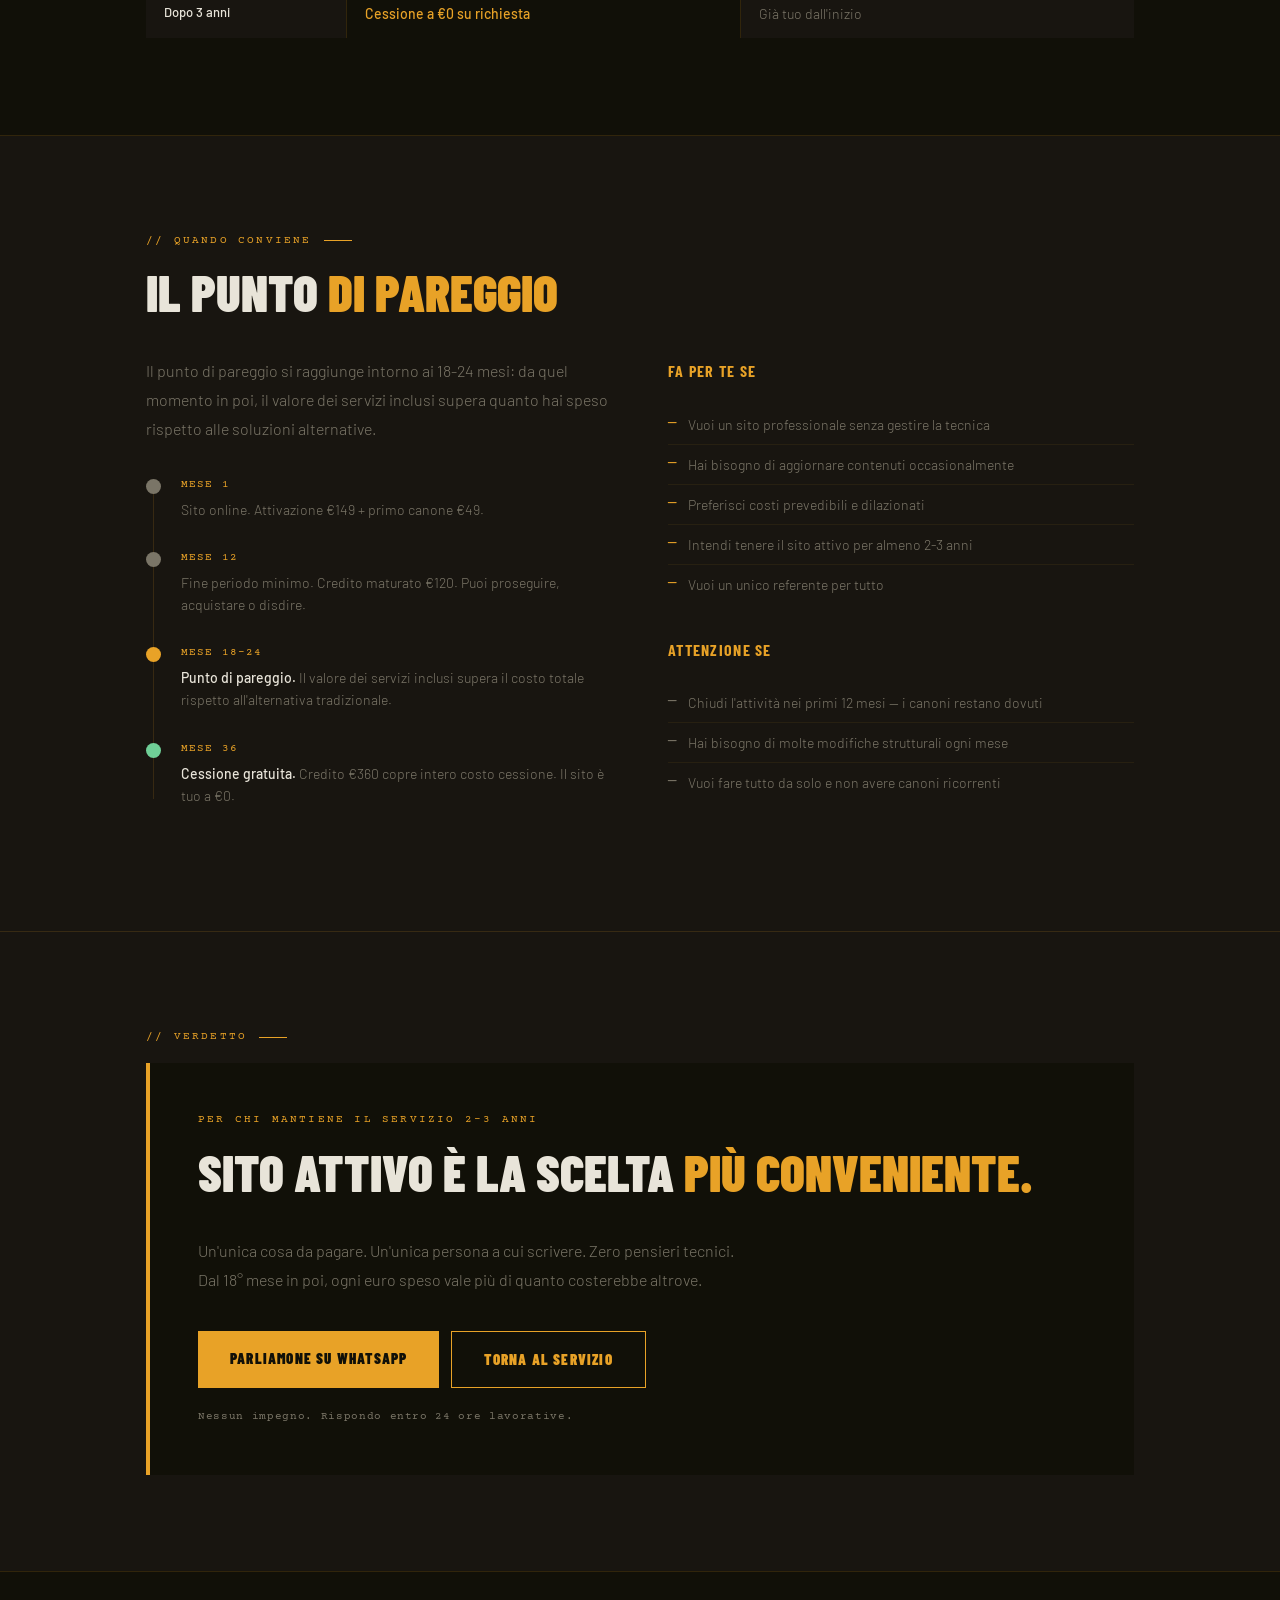
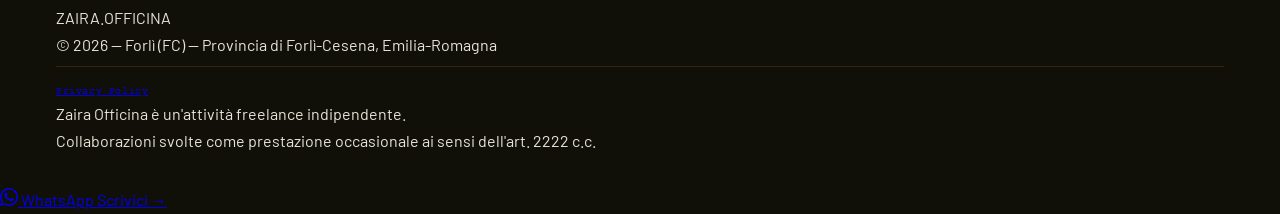
==== commit 2dee8822: "fix: update" ====
--- a/pages/analisi-economica.html
+++ b/pages/analisi-economica.html
@@ -3,7 +3,7 @@
 
 <head>
     <meta charset="UTF-8">
-    <meta name="viewport" content="width=device-width, initial-scale=1.0">
+    <meta name="viewport" content="width=device-width, initial-scale=1.0, viewport-fit=cover">
     <title>Quanto conviene Sito Attivo? Analisi economica | Zaira Officina</title>
     <meta name="description" content="Analisi economica del servizio Sito Attivo: costi reali, valore incluso, confronto con le alternative. Tutti i numeri, senza sorprese.">
     <link rel="canonical" href="https://zairaofficina.it/pages/analisi-economica.html">
@@ -349,4 +349,22 @@
 
 
     <script>
-        const prog = document.getEl
+        const prog = document.getElementById('prog');
+        window.addEventListener('scroll', () => {
+            const pct = (window.scrollY / (document.body.scrollHeight - window.innerHeight)) * 100;
+            prog.style.width = pct + '%';
+        });
+        document.getElementById('footer-year').textContent = new Date().getFullYear();
+    </script>
+
+<!-- Floating bar mobile -->
+<div class="mobile-cta-bar">
+    <a href="https://wa.me/393930719544?text=Ciao%20Cristian%2C%20ho%20letto%20l'analisi%20economica%20e%20vorrei%20capire%20se%20Sito%20Attivo%20fa%20per%20me." class="mobile-cta-wa" target="_blank" rel="noopener">
+        <svg width="18" height="18" viewBox="0 0 24 24" fill="currentColor"><path d="M17.472 14.382c-.297-.149-1.758-.867-2.03-.967-.273-.099-.471-.148-.67.15-.197.297-.767.966-.94 1.164-.173.199-.347.223-.644.075-.297-.15-1.255-.463-2.39-1.475-.883-.788-1.48-1.761-1.653-2.059-.173-.297-.018-.458.13-.606.134-.133.298-.347.446-.52.149-.174.198-.298.298-.497.099-.198.05-.371-.025-.52-.075-.149-.669-1.612-.916-2.207-.242-.579-.487-.5-.669-.51-.173-.008-.371-.01-.57-.01-.198 0-.52.074-.792.372-.272.297-1.04 1.016-1.04 2.479 0 1.462 1.065 2.875 1.213 3.074.149.198 2.096 3.2 5.077 4.487.709.306 1.262.489 1.694.625.712.227 1.36.195 1.871.118.571-.085 1.758-.719 2.006-1.413.248-.694.248-1.289.173-1.413-.074-.124-.272-.198-.57-.347m-5.421 7.403h-.004a9.87 9.87 0 01-5.031-1.378l-.361-.214-3.741.982.998-3.648-.235-.374a9.86 9.86 0 01-1.51-5.26c.001-5.45 4.436-9.884 9.888-9.884 2.64 0 5.122 1.03 6.988 2.898a9.825 9.825 0 012.893 6.994c-.003 5.45-4.437 9.884-9.885 9.884m8.413-18.297A11.815 11.815 0 0012.05 0C5.495 0 .16 5.335.157 11.892c0 2.096.547 4.142 1.588 5.945L.057 24l6.305-1.654a11.882 11.882 0 005.683 1.448h.005c6.554 0 11.89-5.335 11.893-11.893a11.821 11.821 0 00-3.48-8.413z"/></svg>
+        WhatsApp
+    </a>
+    <a href="../index.html#contatti" class="mobile-cta-form">Scrivici →</a>
+</div>
+
+</body>
+</html>
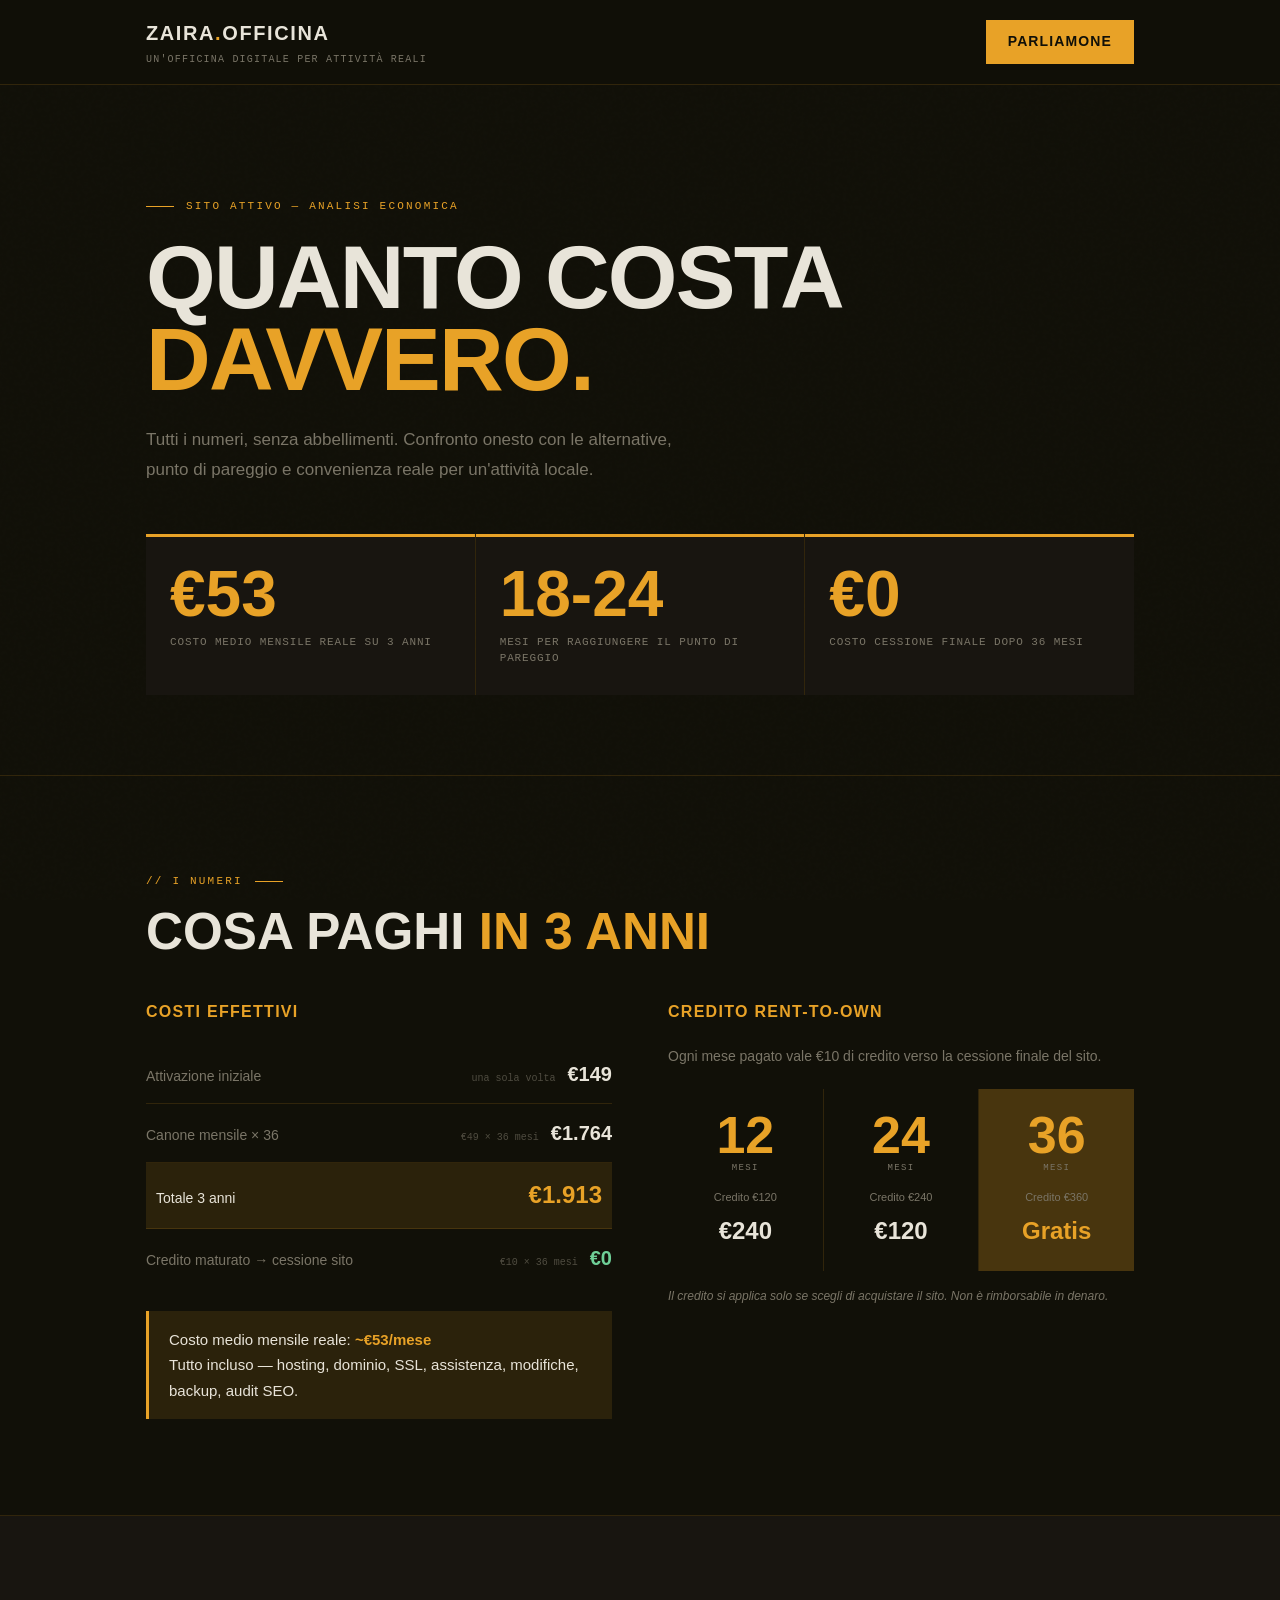
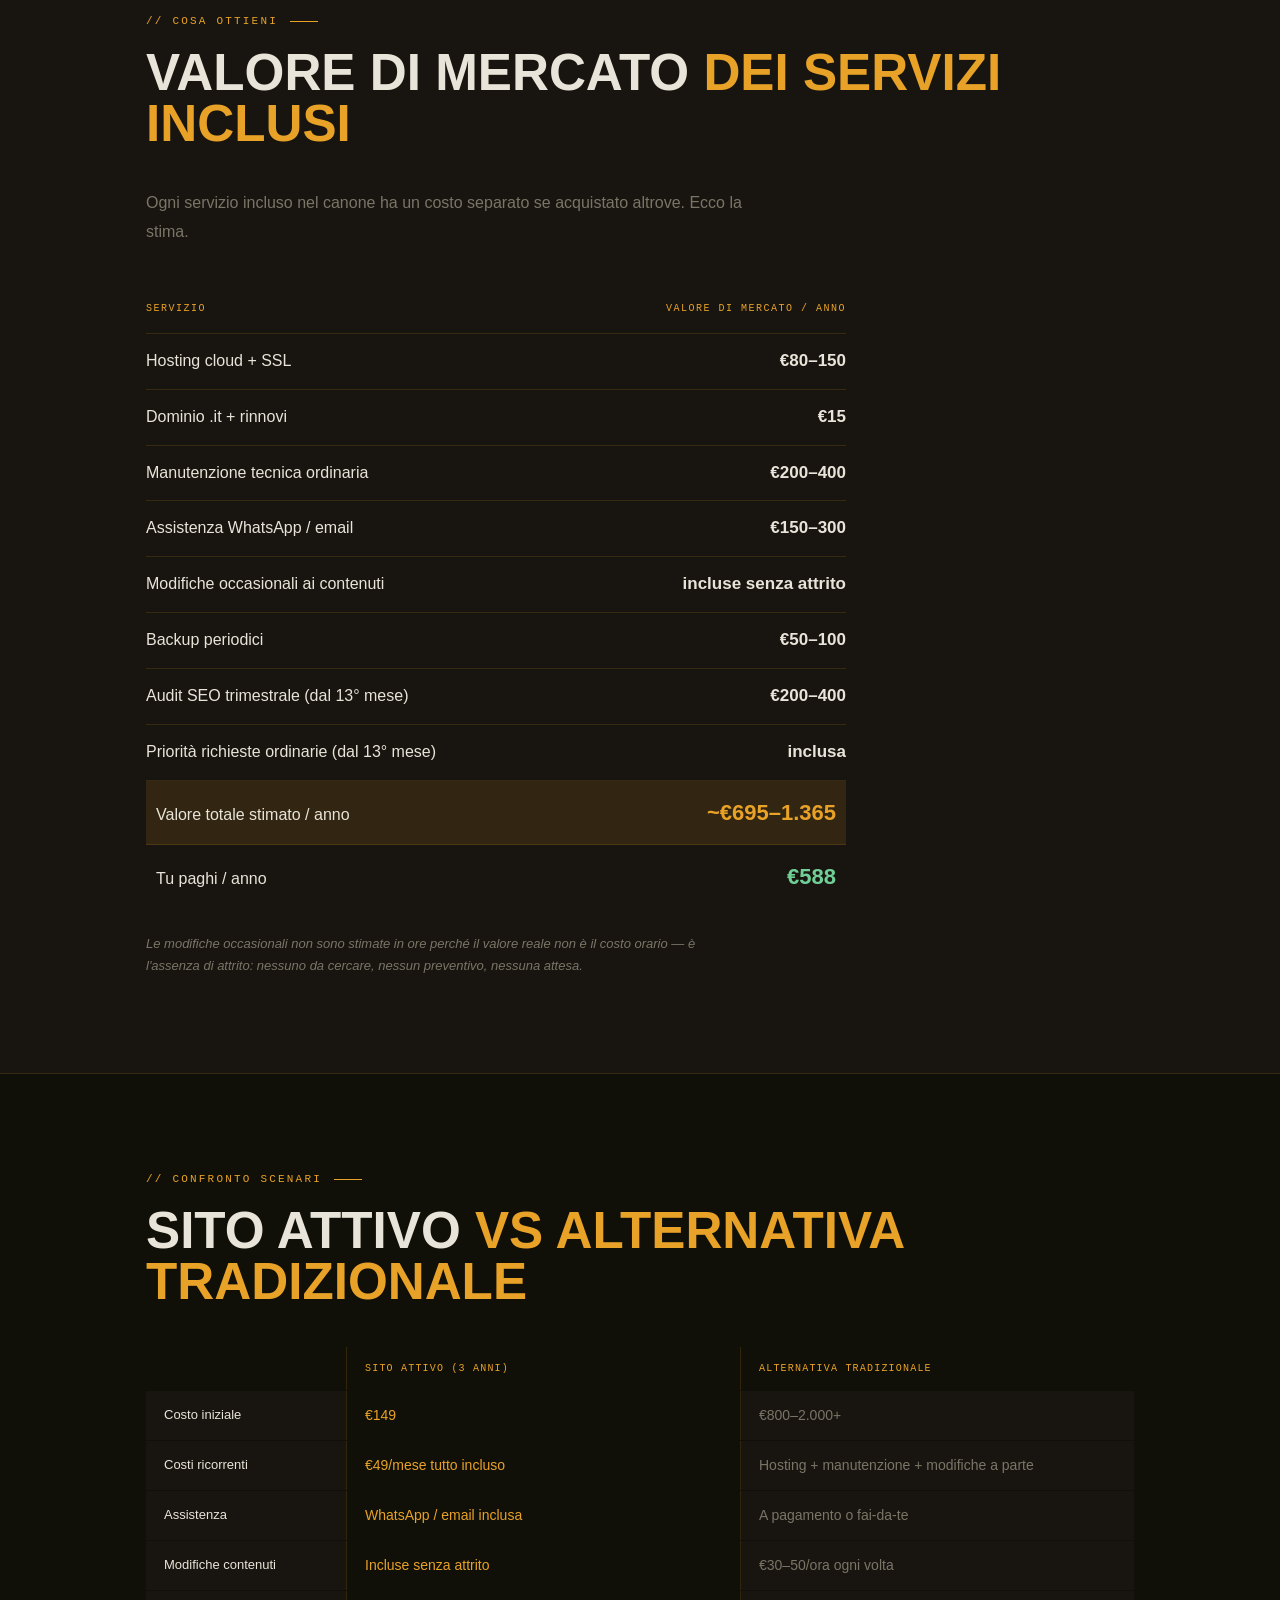
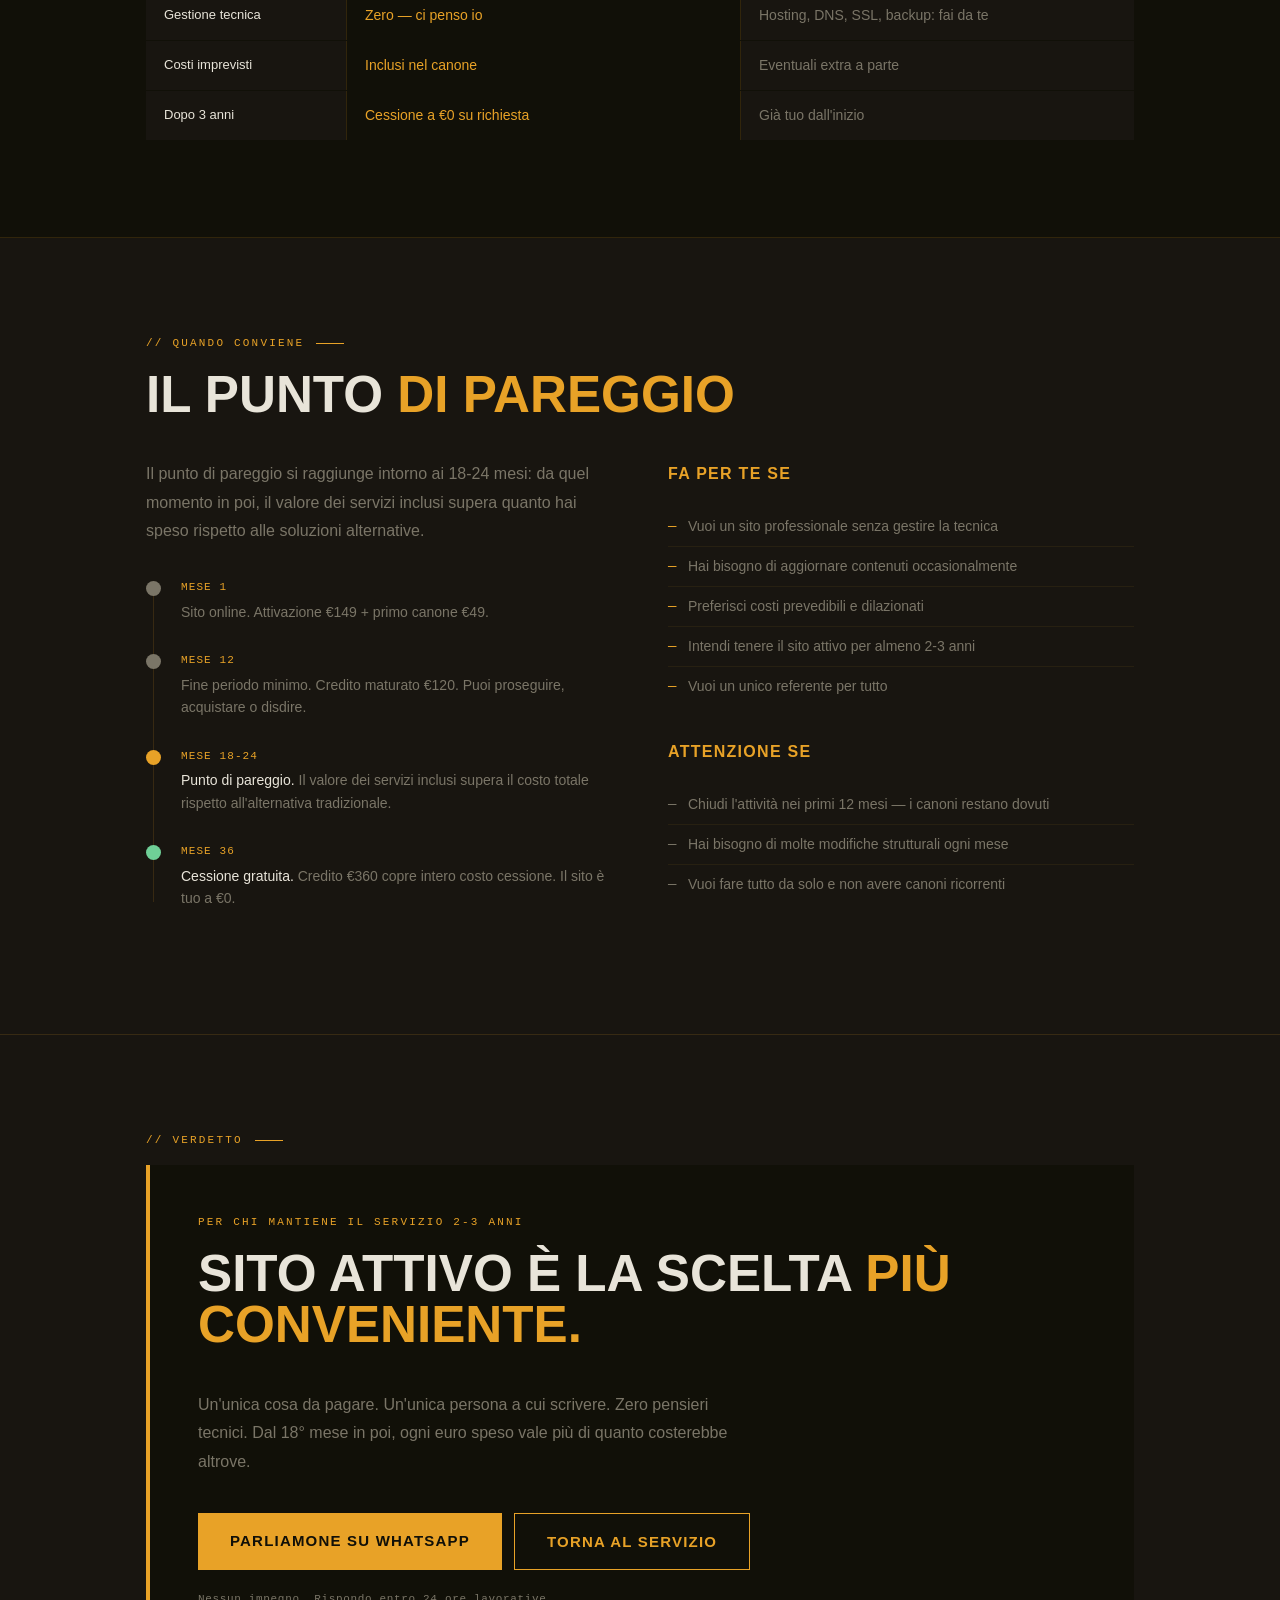
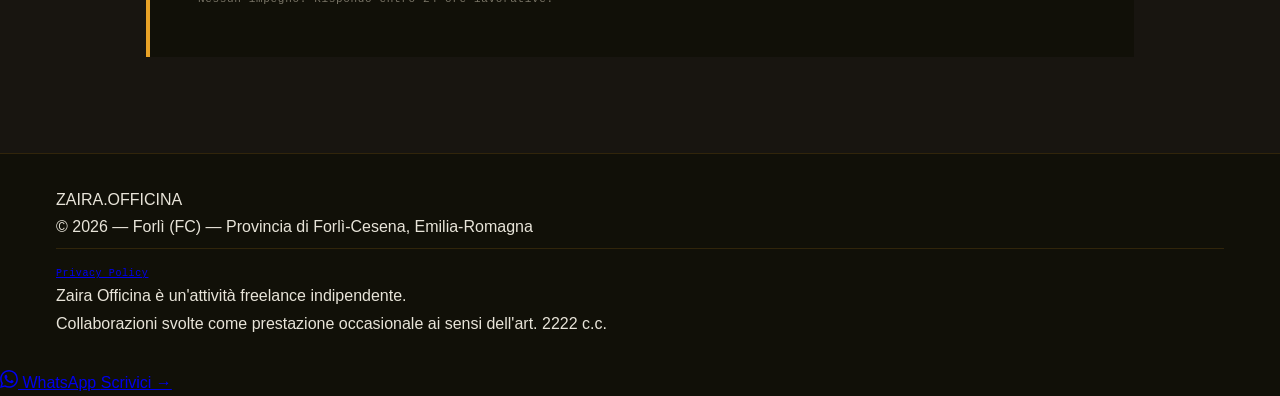
==== commit 0d3e59d4: "fix: update" ====
--- a/pages/analisi-economica.html
+++ b/pages/analisi-economica.html
@@ -37,9 +37,7 @@
     <link rel="icon" type="image/svg+xml" href="../img/favicon.svg">
     <link rel="icon" type="image/png" sizes="32x32" href="../img/favicon-32.png">
     <link rel="icon" type="image/png" sizes="16x16" href="../img/favicon-16.png">
-    <link rel="preconnect" href="https://fonts.googleapis.com">
-    <link rel="preconnect" href="https://fonts.gstatic.com" crossorigin>
-    <link href="https://fonts.googleapis.com/css2?family=Barlow+Condensed:wght@400;700;900&family=Barlow:wght@300;400;500&family=Courier+Prime:wght@400;700&display=swap" rel="stylesheet">
+    <link rel="stylesheet" href="../css/fonts.css">
     <link rel="stylesheet" href="../css/analisi-economica.css">
 </head>
 
@@ -357,6 +355,8 @@
         document.getElementById('footer-year').textContent = new Date().getFullYear();
     </script>
 
+<script src="../js/main.js"></script>
+
 <!-- Floating bar mobile -->
 <div class="mobile-cta-bar">
     <a href="https://wa.me/393930719544?text=Ciao%20Cristian%2C%20ho%20letto%20l'analisi%20economica%20e%20vorrei%20capire%20se%20Sito%20Attivo%20fa%20per%20me." class="mobile-cta-wa" target="_blank" rel="noopener">
--- a/css/fonts.css
+++ b/css/fonts.css
@@ -0,0 +1,63 @@
+@font-face {
+    font-family: 'Barlow Condensed';
+    src: url('../fonts/barlow-condensed-400.woff2') format('woff2');
+    font-weight: 400;
+    font-style: normal;
+    font-display: swap;
+}
+
+@font-face {
+    font-family: 'Barlow Condensed';
+    src: url('../fonts/barlow-condensed-700.woff2') format('woff2');
+    font-weight: 700;
+    font-style: normal;
+    font-display: swap;
+}
+
+@font-face {
+    font-family: 'Barlow Condensed';
+    src: url('../fonts/barlow-condensed-900.woff2') format('woff2');
+    font-weight: 900;
+    font-style: normal;
+    font-display: swap;
+}
+
+@font-face {
+    font-family: 'Barlow';
+    src: url('../fonts/barlow-300.woff2') format('woff2');
+    font-weight: 300;
+    font-style: normal;
+    font-display: swap;
+}
+
+@font-face {
+    font-family: 'Barlow';
+    src: url('../fonts/barlow-400.woff2') format('woff2');
+    font-weight: 400;
+    font-style: normal;
+    font-display: swap;
+}
+
+@font-face {
+    font-family: 'Barlow';
+    src: url('../fonts/barlow-500.woff2') format('woff2');
+    font-weight: 500;
+    font-style: normal;
+    font-display: swap;
+}
+
+@font-face {
+    font-family: 'Courier Prime';
+    src: url('../fonts/courier-prime-400.woff2') format('woff2');
+    font-weight: 400;
+    font-style: normal;
+    font-display: swap;
+}
+
+@font-face {
+    font-family: 'Courier Prime';
+    src: url('../fonts/courier-prime-700.woff2') format('woff2');
+    font-weight: 700;
+    font-style: normal;
+    font-display: swap;
+}
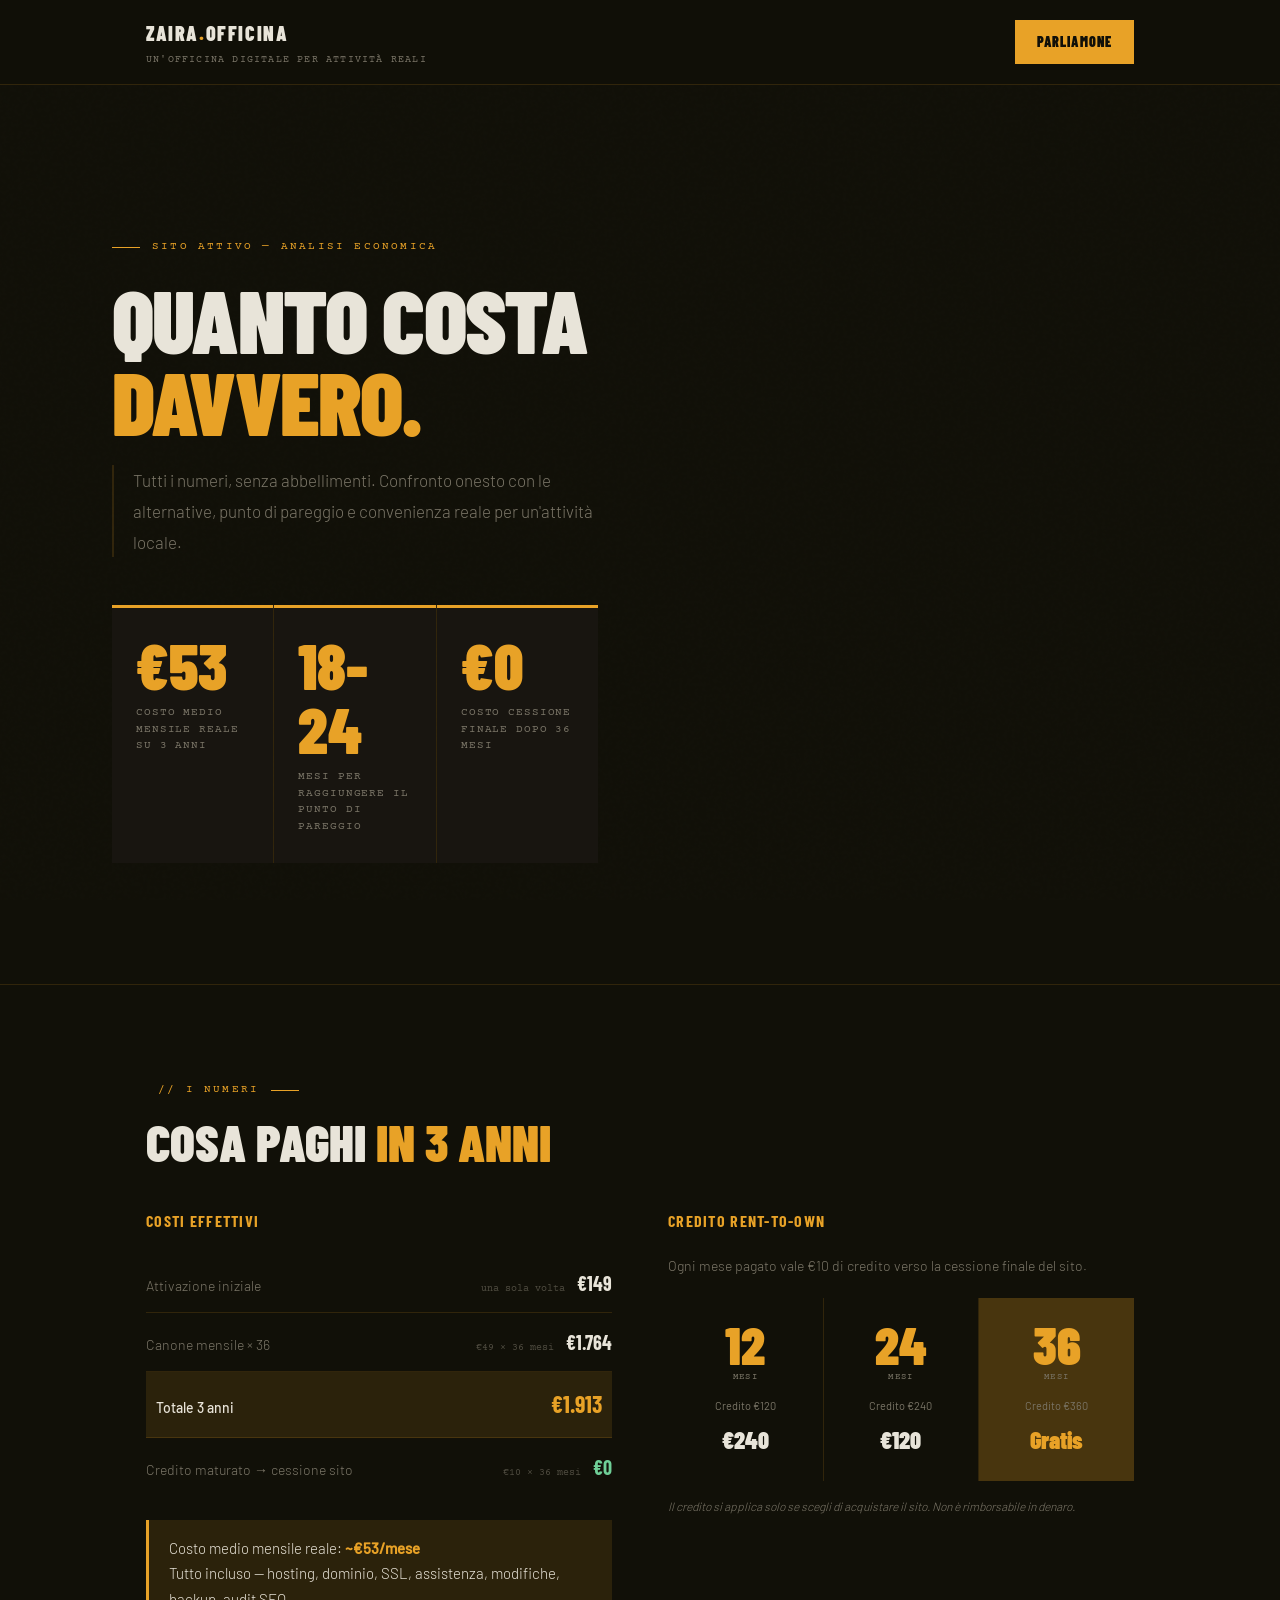
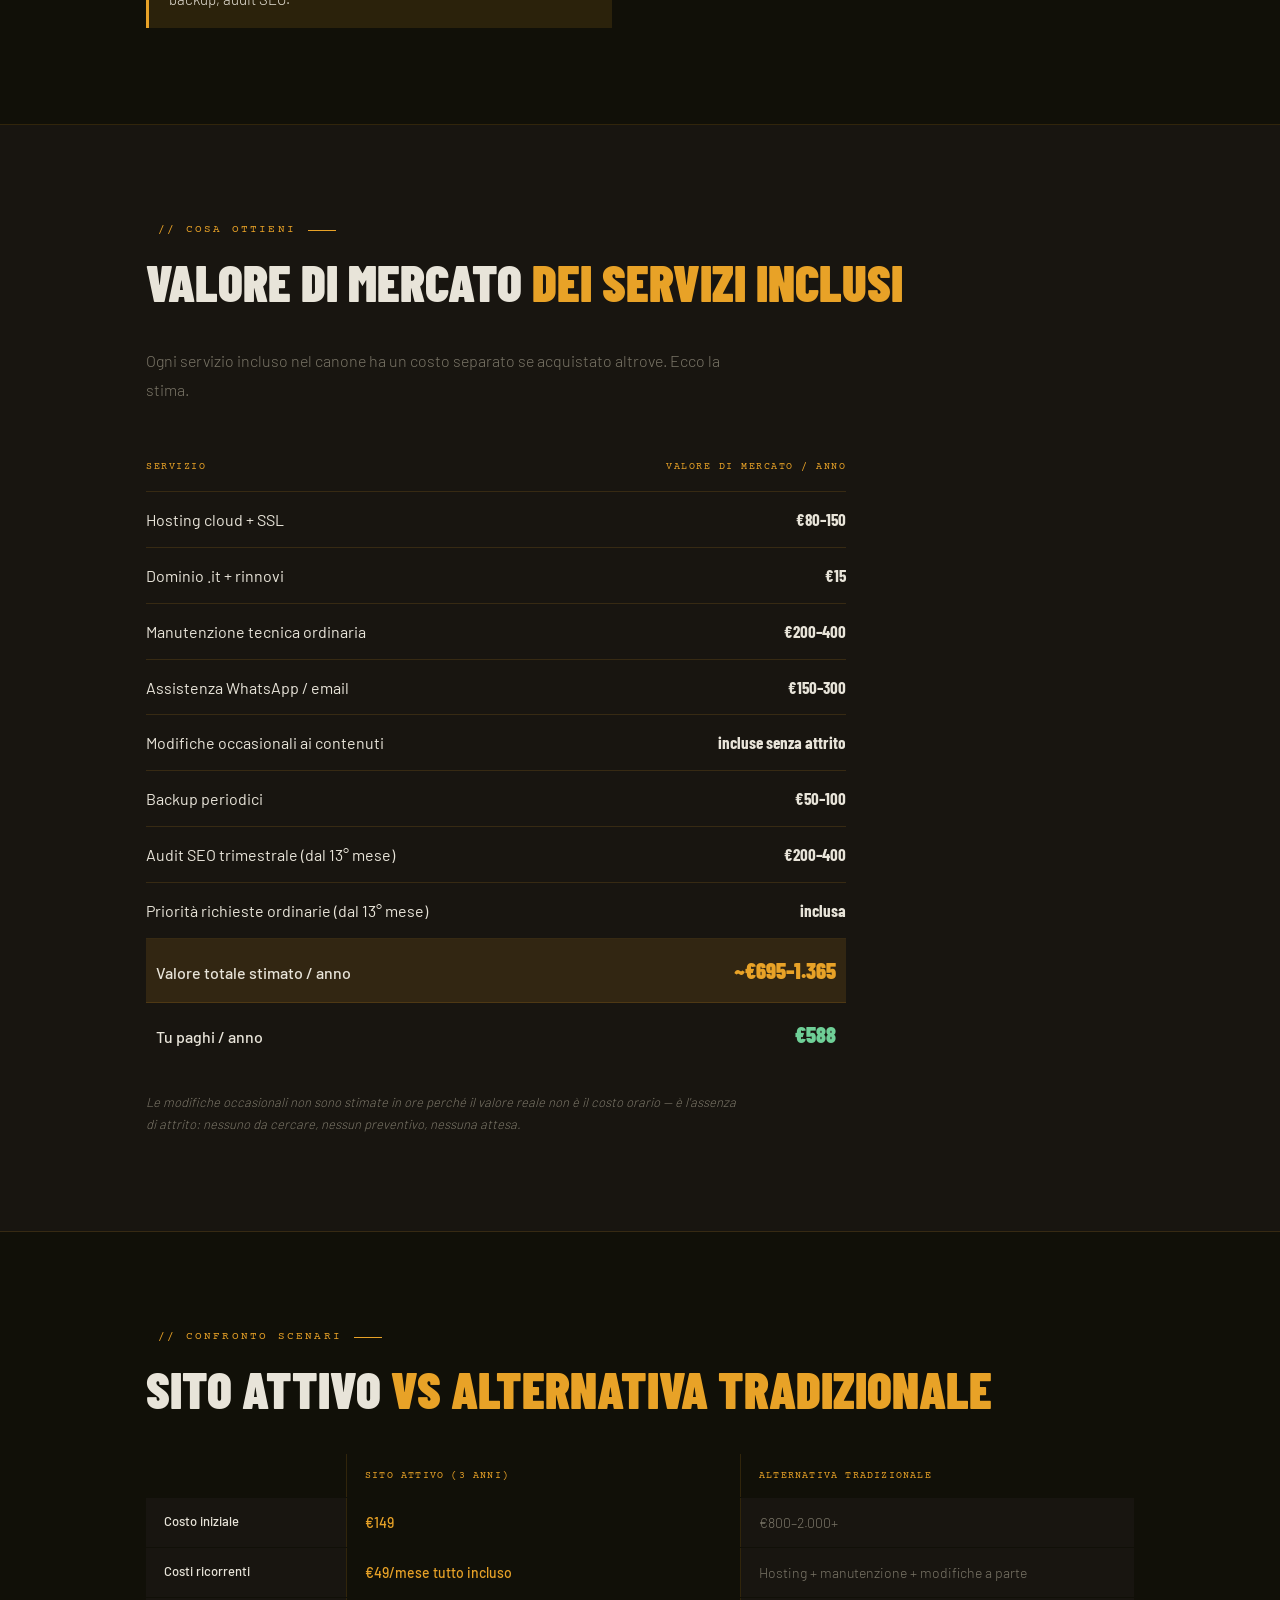
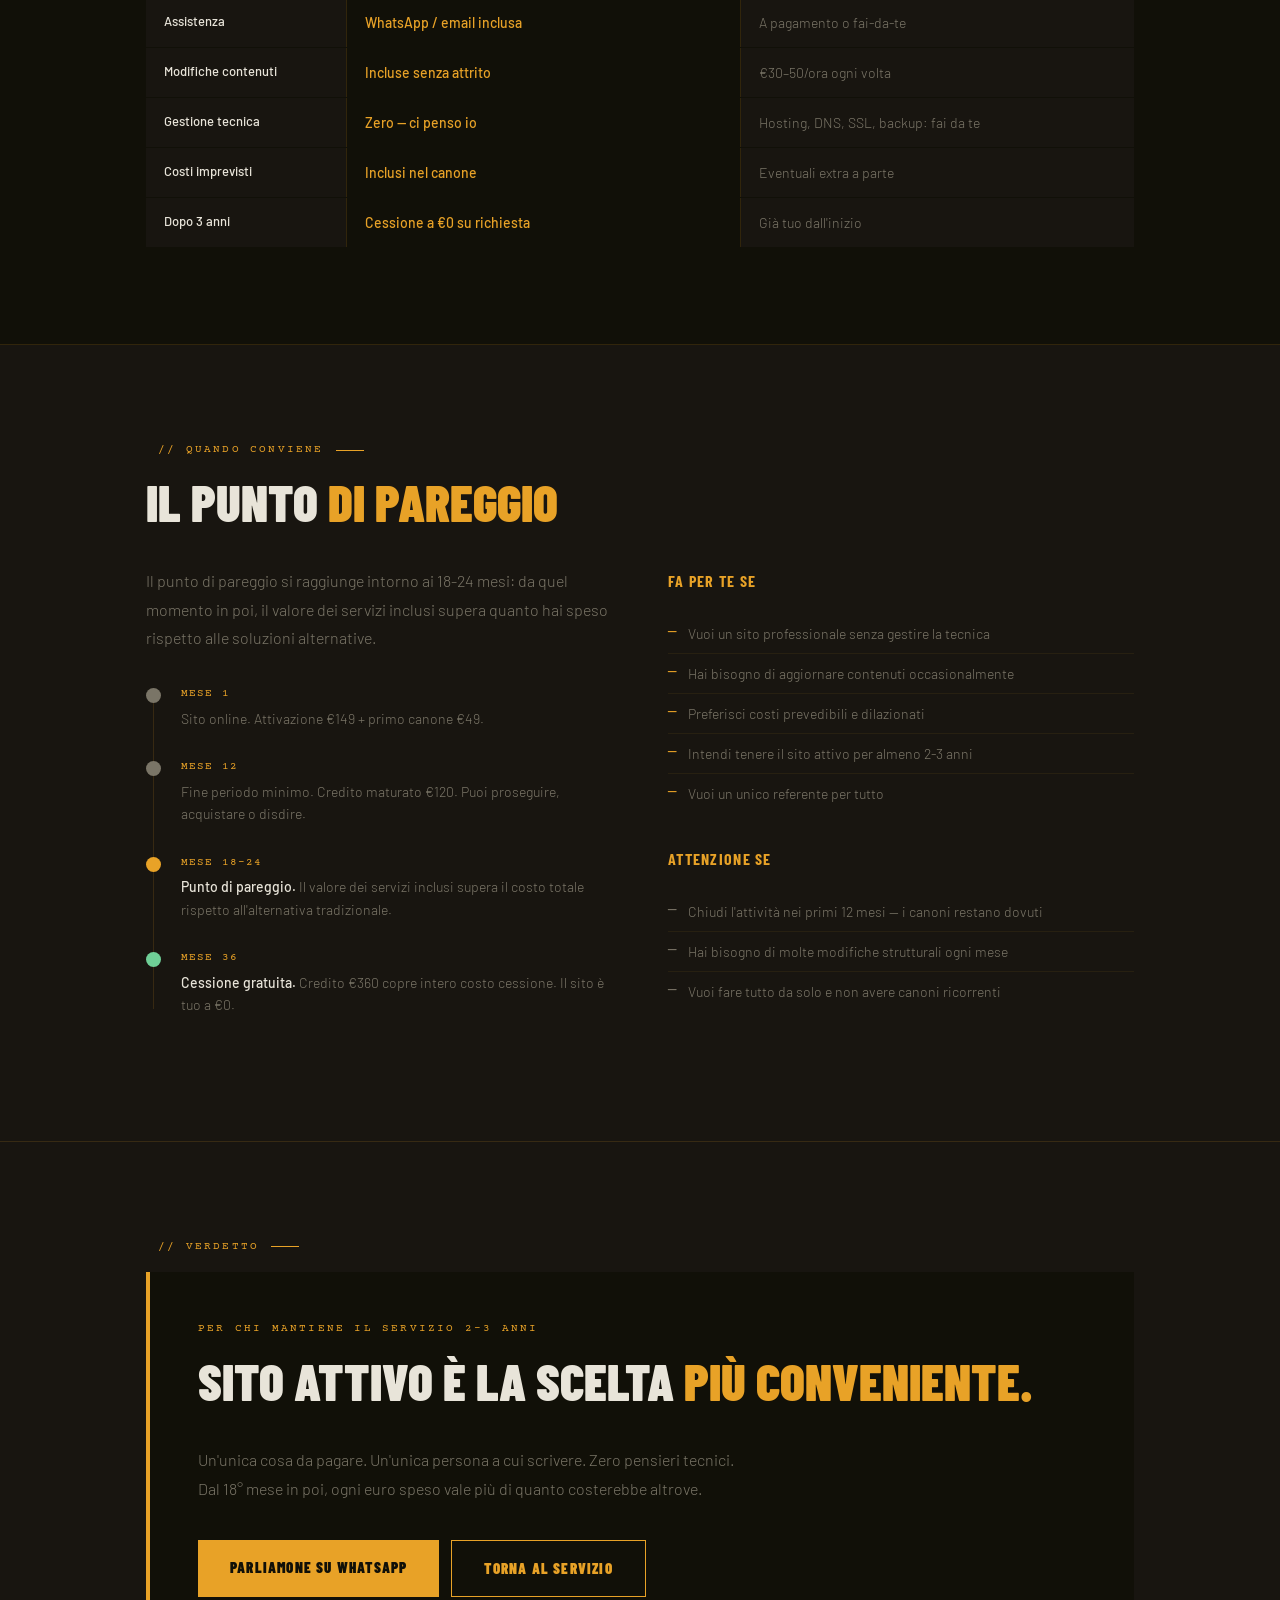
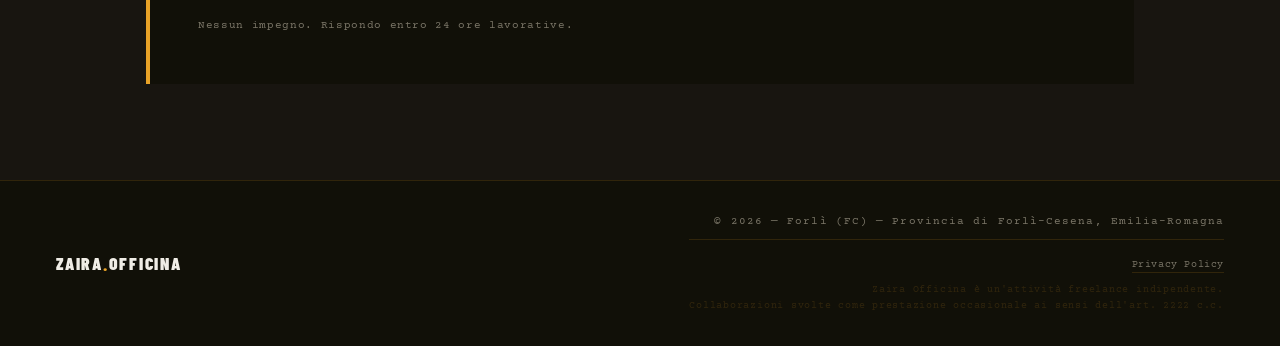
==== commit 90d2e6da: "fix: update" ====
--- a/pages/analisi-economica.html
+++ b/pages/analisi-economica.html
@@ -37,8 +37,7 @@
     <link rel="icon" type="image/svg+xml" href="../img/favicon.svg">
     <link rel="icon" type="image/png" sizes="32x32" href="../img/favicon-32.png">
     <link rel="icon" type="image/png" sizes="16x16" href="../img/favicon-16.png">
-    <link rel="stylesheet" href="../css/fonts.css">
-    <link rel="stylesheet" href="../css/analisi-economica.css">
+    <link rel="stylesheet" href="../css/main.min.css">
 </head>
 
 <body>
--- a/css/main.min.css
+++ b/css/main.min.css
@@ -0,0 +1 @@
+@font-face{font-family:'Barlow Condensed';src:url('fonts/barlow-condensed-v13-latin-regular.woff2') format('woff2');font-weight:400;font-style:normal;font-display:swap;}@font-face{font-family:'Barlow Condensed';src:url('fonts/barlow-condensed-v13-latin-700.woff2') format('woff2');font-weight:700;font-style:normal;font-display:swap;}@font-face{font-family:'Barlow Condensed';src:url('fonts/barlow-condensed-v13-latin-900.woff2') format('woff2');font-weight:900;font-style:normal;font-display:swap;}@font-face{font-family:'Barlow';src:url('fonts/barlow-v13-latin-300.woff2') format('woff2');font-weight:300;font-style:normal;font-display:swap;}@font-face{font-family:'Barlow';src:url('fonts/barlow-v13-latin-regular.woff2') format('woff2');font-weight:400;font-style:normal;font-display:swap;}@font-face{font-family:'Barlow';src:url('fonts/barlow-v13-latin-500.woff2') format('woff2');font-weight:500;font-style:normal;font-display:swap;}@font-face{font-family:'Courier Prime';src:url('fonts/courier-prime-v11-latin-regular.woff2') format('woff2');font-weight:400;font-style:normal;font-display:swap;}@font-face{font-family:'Courier Prime';src:url('fonts/courier-prime-v11-latin-700.woff2') format('woff2');font-weight:700;font-style:normal;font-display:swap;}:root{--bg:#111008;--bg2:#1a1a12;--accent:#e8a227;--accent2:#c4420f;--white:#f0ede6;--muted:#6b6858;--border:#2a2820;--text-mid:#9a9580;--text-low:#8a8778;--font-display:'Barlow Condensed',sans-serif;--font-body:'Barlow',sans-serif;--font-mono:'Courier Prime',monospace;--section-pad-v:6rem;--section-pad-h:3rem;--max-width:1280px;--grid-gap:1px;--radius:0;--transition-fast:0.2s ease;--transition-medium:0.3s ease;--transition-slow:0.4s ease;--z-nav:100;--z-noise:-1;}*,*::before,*::after{box-sizing:border-box;margin:0;padding:0;}html{scroll-behavior:smooth;}body{background:var(--bg);color:var(--white);font-family:var(--font-body);font-weight:400;overflow-x:hidden;line-height:1.5;}body::before{content:'';position:fixed;inset:0;background-image:url("data:image/svg+xml,%3Csvg viewBox='0 0 256 256' xmlns='http://www.w3.org/2000/svg'%3E%3Cfilter id='noise'%3E%3CfeTurbulence type='fractalNoise' baseFrequency='0.9' numOctaves='4' stitchTiles='stitch'/%3E%3C/filter%3E%3Crect width='100%25' height='100%25' filter='url(%23noise)' opacity='1'/%3E%3C/svg%3E");opacity:0.04;pointer-events:none;z-index:var(--z-noise);}section{position:relative;}.section-label{font-family:var(--font-mono);font-size:0.68rem;color:var(--muted);letter-spacing:0.2em;text-transform:uppercase;margin-bottom:1rem;display:flex;align-items:center;gap:0.8rem;}.section-label::before{content:attr(data-num);color:var(--accent);font-weight:700;}.section-title{font-family:var(--font-display);font-weight:900;font-size:clamp(2rem,3.5vw,3rem);text-transform:uppercase;line-height:1;letter-spacing:-0.01em;margin-bottom:0.3rem;}.divider{width:100%;height:1px;background:var(--border);}nav{position:fixed;top:0;width:100%;z-index:var(--z-nav);padding:1.2rem 2rem;display:flex;justify-content:space-between;align-items:center;border-bottom:1px solid var(--border);background:rgba(17,16,8,0.92);backdrop-filter:blur(8px);}.nav-logo{display:flex;flex-direction:column;gap:2px;text-decoration:none;position:relative;z-index:var(--z-nav);}.nav-logo .logo-name{font-family:var(--font-display);font-weight:900;font-size:1.3rem;letter-spacing:0.1em;color:var(--white);transition:color var(--transition-fast);line-height:1;}.nav-logo .logo-name span{color:var(--accent);}.nav-logo .logo-tag{font-family:var(--font-mono);font-size:0.58rem;letter-spacing:0.06em;color:var(--muted);line-height:1;}.nav-logo:hover .logo-name{color:var(--accent);}.nav-links{display:flex;gap:2rem;list-style:none;}.nav-links a{font-family:var(--font-mono);font-size:0.75rem;color:var(--muted);text-decoration:none;letter-spacing:0.08em;text-transform:uppercase;transition:color var(--transition-fast);}.nav-links a:hover{color:var(--accent);}.hamburger{display:none;flex-direction:column;justify-content:center;align-items:center;gap:5px;width:44px;height:44px;cursor:pointer;background:transparent;border:none;padding:0;position:relative;z-index:var(--z-nav);flex-shrink:0;}.hamburger-bar{display:block;width:22px;height:2px;background:var(--white);transition:transform 0.25s ease,opacity 0.2s ease,width 0.2s ease;transform-origin:center;}.hamburger.is-open .hamburger-bar:nth-child(1){transform:translateY(7px) rotate(45deg);width:22px;}.hamburger.is-open .hamburger-bar:nth-child(2){opacity:0;width:0;}.hamburger.is-open .hamburger-bar:nth-child(3){transform:translateY(-7px) rotate(-45deg);width:22px;}.hamburger.is-open .hamburger-bar{background:var(--accent);}.btn-primary,.btn-outline,.btn-dark{display:inline-block;font-family:var(--font-display);font-weight:800;font-size:0.85rem;letter-spacing:0.15em;text-transform:uppercase;text-decoration:none;padding:0.8rem 2rem;transition:all var(--transition-fast);cursor:pointer;}.btn-primary{background:var(--accent);color:#111008;font-size:0.95rem;padding:1rem 2.5rem;position:relative;border:none;}.btn-primary::after{content:'';position:absolute;bottom:-4px;right:-4px;width:100%;height:100%;border:1px solid var(--accent);transition:all var(--transition-fast);}.btn-primary:hover{background:var(--white);color:#111008;}.btn-primary:hover::after{bottom:-6px;right:-6px;}.btn-outline{border:1px solid var(--accent);color:var(--accent);background:transparent;}.btn-outline:hover{background:var(--accent);color:#111008;}.btn-dark{border:1px solid #111008;background:#111008;color:var(--accent);font-size:0.85rem;}.btn-dark:hover{background:var(--bg);color:var(--accent);}.form-group{margin-bottom:1.2rem;}.form-group label{display:block;font-family:var(--font-mono);font-size:0.68rem;color:var(--muted);letter-spacing:0.15em;text-transform:uppercase;margin-bottom:0.5rem;}.form-group input,.form-group textarea,.form-group select{width:100%;background:var(--bg);border:1px solid var(--border);color:var(--white);padding:0.9rem 1rem;font-family:var(--font-body);font-size:0.9rem;outline:none;transition:border-color var(--transition-fast);border-radius:0;}.form-group input:focus,.form-group textarea:focus,.form-group select:focus{border-color:var(--accent);}.form-group textarea{height:120px;resize:vertical;}.form-group select option{background:var(--bg);}.form-submit{background:var(--accent);color:#111008;border:none;padding:1rem 2.5rem;font-family:var(--font-display);font-weight:800;font-size:0.95rem;letter-spacing:0.15em;text-transform:uppercase;cursor:pointer;transition:all var(--transition-fast);width:100%;margin-top:0.5rem;border-radius:0;}.form-submit:hover{background:var(--white);}.form-submit.is-sent{background:#2a7a3a;color:#fff;}.hero{min-height:100vh;display:grid;grid-template-columns:55fr 45fr;align-items:center;padding:7rem var(--section-pad-h) 5rem;gap:5rem;max-width:var(--max-width);margin:0 auto;position:relative;}.hero-left{position:relative;}.hero-tag{font-family:var(--font-mono);font-size:0.72rem;color:var(--accent);letter-spacing:0.18em;text-transform:uppercase;margin-bottom:2rem;display:flex;align-items:flex-start;gap:0.8rem;line-height:1.8;}.hero-tag::before{content:'';display:inline-block;width:2rem;height:1px;background:var(--accent);}.hero-title{font-family:var(--font-display);font-weight:900;font-size:clamp(3.2rem,5.5vw,5.5rem);line-height:1;letter-spacing:-0.01em;text-transform:uppercase;margin-bottom:2.5rem;}.line-seek{color:var(--white);}.line-lost{color:var(--muted);position:relative;display:inline-block;animation:fadeOutLine 0.4s 2s ease forwards;}.line-lost::after{content:'';position:absolute;left:0;top:52%;width:0;height:3px;background:var(--accent2);animation:strikethrough 0.5s 1.3s ease forwards;will-change:transform;}.line-solution{color:var(--accent);display:block;opacity:0;transform:translateY(60px);animation:slideUpSolution 0.6s 2.1s cubic-bezier(0.22,1,0.36,1) forwards;will-change:transform,opacity;}.hero-sub{font-size:1rem;color:var(--text-mid);line-height:1.8;max-width:460px;margin-bottom:3rem;padding-left:1.2rem;border-left:2px solid var(--border);}.hero-sub strong{color:var(--white);font-weight:500;}.hero-cta-group{display:flex;flex-wrap:wrap;gap:1rem;align-items:center;}.hero-cta-note{font-family:var(--font-mono);font-size:0.7rem;color:var(--muted);letter-spacing:0.08em;margin-top:0.9rem;}.hero-right{display:flex;flex-direction:column;gap:0;border:1px solid var(--border);}.stat-block{padding:1.6rem 1.8rem;border-bottom:1px solid var(--border);display:flex;align-items:center;gap:1.5rem;background:var(--bg2);transition:background var(--transition-medium);}.stat-block:last-child{border-bottom:none;}.stat-block:hover{background:#1f1f16;}.stat-num{font-family:var(--font-display);font-weight:900;font-size:2rem;color:var(--accent);min-width:2.8rem;line-height:1;}.stat-label{font-size:0.92rem;color:var(--white);line-height:1.35;font-weight:500;}.stat-desc{font-family:var(--font-mono);font-size:0.72rem;color:var(--muted);margin-top:0.25rem;}.strip{border-top:1px solid var(--border);border-bottom:1px solid var(--border);background:var(--accent);overflow:hidden;padding:0.9rem 0;}.strip-inner{display:flex;gap:0;animation:marquee 20s linear infinite;white-space:nowrap;}.strip-text{font-family:var(--font-display);font-weight:800;font-size:0.8rem;letter-spacing:0.2em;text-transform:uppercase;color:#111008;padding:0 2rem;}.for-who{border-bottom:1px solid var(--border);background:var(--bg2);padding:3rem var(--section-pad-h);}.for-who-inner{max-width:var(--max-width);margin:0 auto;}.for-who-label{font-family:var(--font-mono);font-size:0.68rem;color:var(--muted);letter-spacing:0.2em;text-transform:uppercase;margin-bottom:1.5rem;}.for-who-grid{display:grid;grid-template-columns:repeat(6,1fr);gap:1px;background:var(--border);border:1px solid var(--border);}.for-who-item{background:var(--bg);padding:1.5rem 1.2rem;display:flex;flex-direction:column;gap:0.3rem;transition:background var(--transition-fast);}.for-who-item:hover{background:#1a1a12;}.for-who-item.for-who-cta{border-left:2px solid var(--accent);}.for-who-icon{font-size:1.4rem;margin-bottom:0.4rem;}.for-who-name{font-family:var(--font-display);font-weight:800;font-size:1rem;text-transform:uppercase;color:var(--white);letter-spacing:0.03em;}.for-who-ex{font-family:var(--font-mono);font-size:0.72rem;color:var(--muted);line-height:1.4;}.for-who-link{margin-top:0.5rem;display:inline-block;font-family:var(--font-display);font-weight:800;font-size:0.85rem;letter-spacing:0.1em;text-transform:uppercase;color:var(--accent);text-decoration:none;border-bottom:1px solid var(--accent);width:fit-content;transition:opacity var(--transition-fast);}.for-who-link:hover{opacity:0.75;}.manifesto{padding:var(--section-pad-v) var(--section-pad-h);max-width:var(--max-width);margin:0 auto;}.manifesto-grid{display:grid;grid-template-columns:1fr 1fr 1fr;gap:1px;background:var(--border);margin-top:3.5rem;border:1px solid var(--border);}.manifesto-card{background:var(--bg2);padding:2.2rem 2rem;position:relative;transition:background var(--transition-medium);overflow:hidden;opacity:0;transform:translateY(30px);}.manifesto-card::before{content:'';position:absolute;top:0;left:0;width:3px;height:0;background:var(--accent);transition:height var(--transition-slow) ease;}.manifesto-card:hover{background:#1e1e14;}.manifesto-card:hover::before{height:100%;}.card-icon{font-size:1.5rem;margin-bottom:1rem;display:block;}.card-title{font-family:var(--font-display);font-weight:800;font-size:1.15rem;text-transform:uppercase;letter-spacing:0.03em;margin-bottom:0.7rem;color:var(--white);}.card-text{font-size:0.86rem;color:var(--text-low);line-height:1.7;}.process{padding:var(--section-pad-v) var(--section-pad-h);background:var(--bg2);border-top:1px solid var(--border);border-bottom:1px solid var(--border);}.process-inner{max-width:var(--max-width);margin:0 auto;}.process-steps{display:grid;grid-template-columns:repeat(4,1fr);gap:0;margin-top:3.5rem;border:1px solid var(--border);}.step{padding:2.2rem 2rem;border-right:1px solid var(--border);position:relative;opacity:0;transform:translateY(30px);}.step:last-child{border-right:none;}.step-num{font-family:var(--font-display);font-weight:900;font-size:3.5rem;color:var(--border);line-height:1;margin-bottom:1rem;transition:color var(--transition-medium);}.step:hover .step-num{color:var(--accent);}.step-title{font-family:var(--font-display);font-weight:800;font-size:1.15rem;text-transform:uppercase;margin-bottom:0.7rem;color:var(--white);}.step-text{font-size:0.84rem;color:var(--muted);line-height:1.65;}.portfolio{padding:var(--section-pad-v) var(--section-pad-h);max-width:var(--max-width);margin:0 auto;}.portfolio-card{display:grid;grid-template-columns:1fr 1fr;gap:0;border:1px solid var(--border);background:var(--bg2);position:relative;transition:background var(--transition-medium);overflow:hidden;margin-top:3.5rem;opacity:0;transform:translateY(30px);}.portfolio-card:hover{background:#1e1e14;}.portfolio-card::before{content:'';position:absolute;top:0;left:0;width:3px;height:0;background:var(--accent);transition:height var(--transition-slow) ease;}.portfolio-card:hover::before{height:100%;}.card-left{padding:2.5rem 2.2rem;display:flex;flex-direction:column;gap:0;}.card-tag{font-family:var(--font-mono);font-size:0.65rem;color:var(--muted);letter-spacing:0.2em;text-transform:uppercase;margin-bottom:1.2rem;display:flex;align-items:center;gap:0.6rem;}.card-tag::before{content:'';display:inline-block;width:1.5rem;height:1px;background:var(--muted);}.card-client{font-family:var(--font-display);font-weight:900;font-size:2.8rem;text-transform:uppercase;color:var(--white);letter-spacing:0.02em;line-height:1;margin-bottom:0.4rem;}.card-type{font-family:var(--font-mono);font-size:0.72rem;color:var(--accent);letter-spacing:0.1em;margin-bottom:1.5rem;}.card-desc{font-size:0.88rem;color:var(--text-low);line-height:1.7;}.card-right{padding:2.5rem 2.2rem;border-left:1px solid var(--border);display:flex;flex-direction:column;gap:1.5rem;justify-content:center;}.card-stats{display:grid;grid-template-columns:1fr 1fr;gap:1px;background:var(--border);border:1px solid var(--border);}.card-stat{background:var(--bg);padding:1.2rem;}.card-stat-num{font-family:var(--font-display);font-weight:900;font-size:1.8rem;color:var(--accent);line-height:1;margin-bottom:0.3rem;}.card-stat-label{font-family:var(--font-mono);font-size:0.62rem;color:var(--muted);letter-spacing:0.1em;text-transform:uppercase;line-height:1.4;}.card-link{display:block;font-family:var(--font-display);font-weight:800;font-size:0.82rem;letter-spacing:0.12em;text-transform:uppercase;color:var(--accent);text-decoration:none;border:1px solid var(--accent);padding:0.9rem 1.5rem;text-align:center;transition:all var(--transition-fast);}.card-link:hover{background:var(--accent);color:#111008;}.pricing{padding:var(--section-pad-v) var(--section-pad-h);max-width:var(--max-width);margin:0 auto;}.pricing-hook{font-family:var(--font-mono);font-size:0.85rem;color:var(--accent);letter-spacing:0.08em;margin-top:1rem;margin-bottom:2.5rem;}.pricing-cards{display:grid;grid-template-columns:repeat(3,1fr);gap:1px;background:var(--border);margin-top:3.5rem;border:1px solid var(--border);}.price-card{background:var(--bg2);padding:2.5rem 2.2rem;position:relative;transition:background var(--transition-medium);opacity:0;transform:translateY(30px);}.price-card.featured{background:var(--accent);}.price-card.featured *{color:#111008 !important;}.price-card.featured .btn-dark{background:#111008 !important;color:var(--accent) !important;border-color:#111008 !important;}.price-card.featured .btn-dark:hover{background:var(--bg) !important;color:var(--accent) !important;}.price-card-tag{font-family:var(--font-mono);font-size:0.68rem;letter-spacing:0.2em;text-transform:uppercase;color:var(--muted);display:flex;align-items:center;gap:0.6rem;margin-bottom:1.2rem;}.price-card-tag::before{content:'';display:inline-block;width:1.5rem;height:1px;background:var(--muted);}.price-card.featured .price-card-tag::before{background:#111008;}.price-card-name{font-family:var(--font-display);font-weight:900;font-size:1.8rem;text-transform:uppercase;margin-bottom:0.5rem;}.price-tag{font-family:var(--font-display);font-weight:800;font-size:3rem;color:var(--accent);line-height:1;margin-bottom:0.3rem;}.price-note{font-family:var(--font-mono);font-size:0.75rem;color:var(--muted);margin-bottom:1.8rem;}.price-delivery{font-family:var(--font-mono);font-size:0.65rem;color:var(--muted);letter-spacing:0.1em;margin-bottom:1.5rem;}.price-features{list-style:none;display:flex;flex-direction:column;gap:0.6rem;margin-bottom:2.2rem;}.price-features li{font-size:0.86rem;color:var(--text-mid);display:flex;gap:0.7rem;align-items:flex-start;line-height:1.4;}.price-features li::before{content:'→';color:var(--accent);font-weight:700;flex-shrink:0;}.price-card.featured .price-features li::before{color:#111008;}.price-bundle-hint{font-family:var(--font-mono);font-size:0.65rem;color:var(--accent);letter-spacing:0.08em;margin-top:1.2rem;opacity:0.8;}.price-card.featured .price-bundle-hint{color:#111008;opacity:0.6;}.pricing-bundle{margin-top:0;border:1px solid var(--accent);border-top:2px solid var(--accent);padding:2rem 2.2rem;background:var(--bg2);}.bundle-top{display:flex;align-items:center;justify-content:space-between;margin-bottom:1.2rem;flex-wrap:wrap;gap:1rem;}.bundle-label{font-family:var(--font-mono);font-size:0.65rem;color:var(--accent);letter-spacing:0.2em;text-transform:uppercase;display:flex;align-items:center;gap:0.6rem;}.bundle-label::before{content:'';display:inline-block;width:1.5rem;height:1px;background:var(--accent);}.bundle-prices{display:flex;align-items:baseline;gap:1rem;}.bundle-price-old{font-family:var(--font-mono);font-size:0.9rem;color:var(--muted);text-decoration:line-through;letter-spacing:0.05em;}.bundle-price{font-family:var(--font-display);font-weight:900;font-size:2.8rem;color:var(--accent);line-height:1;}.bundle-bottom{display:flex;align-items:center;justify-content:space-between;gap:3rem;flex-wrap:wrap;}.bundle-title{font-family:var(--font-display);font-weight:900;font-size:1.8rem;text-transform:uppercase;color:var(--accent);letter-spacing:0.02em;margin-bottom:0.5rem;}.bundle-desc{font-size:0.88rem;color:var(--text-low);line-height:1.7;max-width:500px;}.bundle-desc strong{color:var(--white);}.bundle-right{flex-shrink:0;}.reviews{padding:var(--section-pad-v) var(--section-pad-h);background:var(--bg2);border-top:1px solid var(--border);border-bottom:1px solid var(--border);}.reviews-inner{max-width:var(--max-width);margin:0 auto;}.reviews-grid{display:grid;grid-template-columns:1fr 1fr 1fr;gap:1px;background:var(--border);margin-top:3.5rem;border:1px solid var(--border);}.review-card{background:var(--bg);padding:2.2rem 2rem;position:relative;opacity:0;transform:translateY(30px);}.stars{color:var(--accent);font-size:0.85rem;letter-spacing:0.1em;margin-bottom:1rem;}.review-text{font-size:0.9rem;line-height:1.75;color:var(--text-mid);margin-bottom:1.5rem;font-style:italic;}.review-author{font-family:var(--font-display);font-weight:700;font-size:1rem;text-transform:uppercase;color:var(--white);}.review-role{font-family:var(--font-mono);font-size:0.68rem;color:var(--muted);letter-spacing:0.1em;margin-top:0.2rem;}.contact{padding:var(--section-pad-v) var(--section-pad-h);max-width:var(--max-width);margin:0 auto;}.contact-grid{display:grid;grid-template-columns:1fr 1fr;gap:0;margin-top:3.5rem;border:1px solid var(--border);}.contact-left{padding:3rem;border-right:1px solid var(--border);}.contact-right{padding:3rem;background:var(--bg2);}.contact-item{display:flex;gap:1.5rem;margin-bottom:2.5rem;align-items:flex-start;}.contact-icon{width:2.5rem;height:2.5rem;border:1px solid var(--border);display:flex;align-items:center;justify-content:center;font-size:1rem;flex-shrink:0;background:var(--bg2);}.contact-label{font-family:var(--font-mono);font-size:0.68rem;color:var(--muted);letter-spacing:0.15em;text-transform:uppercase;margin-bottom:0.3rem;}.contact-value{font-size:1rem;color:var(--white);}.contact-value a{color:var(--accent);text-decoration:none;transition:opacity var(--transition-fast);}.contact-value a:hover{opacity:0.75;}.contact-status{margin-top:2rem;padding:1.5rem;border:1px solid var(--border);background:var(--bg);}.contact-status-label{font-family:var(--font-mono);font-size:0.68rem;color:var(--muted);letter-spacing:0.15em;text-transform:uppercase;margin-bottom:0.5rem;}.contact-status-text{font-family:var(--font-display);font-weight:700;font-size:1.1rem;}.contact-status-dot{color:var(--accent);}footer{border-top:1px solid var(--border);padding:2rem var(--section-pad-h);display:flex;justify-content:space-between;align-items:center;max-width:var(--max-width);margin:0 auto;}.footer-logo{font-family:var(--font-display);font-weight:900;font-size:1.1rem;color:var(--white);letter-spacing:0.1em;}.footer-logo span{color:var(--accent);}.footer-copy{font-family:var(--font-mono);font-size:0.68rem;color:var(--muted);letter-spacing:0.1em;}.sa-spotlight{background:var(--accent);border-top:1px solid var(--border);border-bottom:1px solid var(--border);padding:4rem var(--section-pad-h);}.sa-spotlight-inner{max-width:var(--max-width);margin:0 auto;display:grid;grid-template-columns:1fr 1fr;gap:5rem;align-items:center;}.sa-spotlight-label{font-family:var(--font-mono);font-size:0.68rem;color:#111008;letter-spacing:0.18em;text-transform:uppercase;opacity:0.6;margin-bottom:0.6rem;}.sa-spotlight-title{font-family:var(--font-display);font-weight:900;font-size:clamp(2.8rem,4vw,4rem);text-transform:uppercase;color:#111008;line-height:1;letter-spacing:-0.01em;margin-bottom:1rem;}.sa-spotlight-sub{font-size:1rem;color:#111008;line-height:1.7;opacity:0.75;max-width:380px;margin-bottom:2rem;}.sa-spotlight-cta{display:inline-block;font-family:var(--font-display);font-weight:800;font-size:0.9rem;letter-spacing:0.15em;text-transform:uppercase;text-decoration:none;color:var(--accent);background:#111008;padding:0.9rem 2rem;transition:all var(--transition-fast);position:relative;}.sa-spotlight-cta::after{content:'';position:absolute;bottom:-4px;right:-4px;width:100%;height:100%;border:1px solid #111008;transition:all var(--transition-fast);}.sa-spotlight-cta:hover{background:var(--bg);}.sa-spotlight-cta:hover::after{bottom:-6px;right:-6px;}.sa-spotlight-right{display:flex;flex-direction:column;gap:2rem;}.sa-spotlight-price{display:flex;align-items:center;gap:2rem;background:rgba(17,16,8,0.08);padding:1.8rem 2rem;border:1px solid rgba(17,16,8,0.15);}.sa-sp-block{display:flex;flex-direction:column;align-items:flex-start;gap:0.1rem;}.sa-sp-label{font-family:var(--font-mono);font-size:0.65rem;letter-spacing:0.1em;text-transform:uppercase;color:#111008;opacity:0.6;}.sa-sp-num{font-family:var(--font-display);font-weight:900;font-size:3rem;color:#111008;line-height:1;}.sa-sp-note{font-family:var(--font-mono);font-size:0.65rem;color:#111008;opacity:0.55;}.sa-sp-sep{font-family:var(--font-display);font-weight:900;font-size:1.8rem;color:#111008;opacity:0.35;flex-shrink:0;}.sa-spotlight-list{list-style:none;display:flex;flex-direction:column;gap:0.55rem;}.sa-spotlight-list li{font-size:0.88rem;color:#111008;display:flex;gap:0.7rem;align-items:flex-start;line-height:1.4;opacity:0.8;}.sa-spotlight-list li::before{content:'→';font-weight:700;color:#111008;flex-shrink:0;}@media (max-width:900px){.sa-spotlight-inner{grid-template-columns:1fr;gap:3rem;}.sa-spotlight-sub{max-width:100%;}}@media (max-width:600px){.sa-spotlight{padding:3rem 1.25rem;}.sa-spotlight-title{font-size:2.4rem;}.sa-spotlight-price{padding:1.4rem 1.2rem;gap:1.2rem;}.sa-sp-num{font-size:2.4rem;}.sa-spotlight-cta{display:block;text-align:center;}}.pz-sub-link{color:var(--accent);text-decoration:none;border-bottom:1px solid var(--accent);padding-bottom:1px;transition:opacity var(--transition-fast);font-weight:500;}.pz-sub-link:hover{opacity:0.7;}.sa-sp-price-inline{color:#111008;font-size:inherit;font-weight:inherit;}.sa-sp-mo{font-family:var(--font-display);font-weight:900;font-size:clamp(1.4rem,2vw,2rem);color:#111008;opacity:0.6;margin-left:0.1rem;}.sa-spotlight-reassure{font-family:var(--font-mono);font-size:0.65rem;color:#111008;opacity:0.55;letter-spacing:0.05em;margin-top:0.9rem;line-height:1.6;}.sa-spotlight-mini{font-family:var(--font-mono);font-size:0.72rem;color:#111008;opacity:0.65;letter-spacing:0.06em;margin-top:0.4rem;margin-bottom:1.2rem;}.sa-spotlight-activation{display:flex;align-items:center;gap:1rem;padding:1rem 1.5rem;border:1px solid rgba(17,16,8,0.2);margin-top:0.5rem;}.sa-act-label{font-family:var(--font-mono);font-size:0.65rem;color:#111008;opacity:0.55;letter-spacing:0.1em;text-transform:uppercase;flex:1;}.sa-act-value{font-family:var(--font-display);font-weight:900;font-size:1.4rem;color:#111008;opacity:0.5;}.pz-block--secondary{background:var(--bg);border-color:var(--border);}.pz-block-title--secondary{font-size:clamp(1.2rem,1.8vw,1.5rem) !important;color:var(--text-mid) !important;}.pz-block--secondary .pz-block-label{color:var(--muted);}.services-entry{padding:100px 40px;}.services-entry-inner{max-width:1100px;margin:0 auto;}.services-entry-sub{margin-top:16px;color:var(--muted);font-size:16px;}.services-entry-grid{margin-top:48px;display:grid;grid-template-columns:repeat(3,1fr);gap:24px;}.services-entry-card{border:1px solid var(--border);padding:28px;text-decoration:none;color:var(--white);display:block;transition:border-color var(--transition-fast);}.services-entry-card:hover{border-color:var(--accent);}.services-entry-label{font-family:var(--font-mono);font-size:11px;color:var(--muted);letter-spacing:0.1em;text-transform:uppercase;margin-bottom:12px;}.services-entry-card h3{font-family:var(--font-display);font-size:22px;font-weight:600;color:var(--white);margin-bottom:8px;}.services-entry-card p{font-size:14px;color:var(--text-mid);line-height:1.5;margin-bottom:20px;}.services-entry-link{font-family:var(--font-mono);font-size:12px;color:var(--accent);letter-spacing:0.05em;}.section-title span{color:var(--accent);}.contact-intro{color:var(--text-low);font-size:0.95rem;line-height:1.7;margin-bottom:2.5rem;}.contact-city{color:var(--white);}.contact-value-muted{color:var(--text-low);}.contact-cities{font-size:0.85rem;}.territory-block{border-top:1px solid var(--border);background:var(--bg2);padding:2rem 3rem;}.territory-block-inner{max-width:var(--max-width);margin:0 auto;}.territory-label{font-family:var(--font-mono);font-size:0.65rem;color:var(--muted);letter-spacing:0.15em;text-transform:uppercase;margin-bottom:0.6rem;}.territory-cities{font-size:0.78rem;color:var(--muted);line-height:1.9;}.territory-link{color:var(--muted);text-decoration:none;border-bottom:1px solid var(--border);padding-bottom:1px;transition:color var(--transition-fast);}.territory-link:hover{color:var(--accent);}.footer-right{text-align:right;}.footer-legal{margin-top:0.5rem;}.footer-legal-link{font-family:var(--font-mono);font-size:0.65rem;color:var(--muted);text-decoration:none;border-bottom:1px solid var(--border);padding-bottom:1px;transition:color var(--transition-fast);}.footer-legal-link:hover{color:var(--accent);}.footer-disclaimer{font-family:var(--font-mono);font-size:0.6rem;color:var(--border);letter-spacing:0.08em;margin-top:0.4rem;}.pz-conditions-wrap{text-align:center;padding:28px 20px 0;}.pz-conditions-link{font-family:var(--font-mono);font-size:11px;color:var(--muted);text-decoration:none;letter-spacing:0.12em;text-transform:uppercase;border-bottom:1px solid var(--border);padding-bottom:2px;transition:color var(--transition-fast);}.pz-conditions-link:hover{color:var(--accent);}.cookie-privacy-link{color:var(--accent);text-decoration:none;border-bottom:1px solid currentColor;padding-bottom:1px;}.pz{padding:var(--section-pad-v) var(--section-pad-h);max-width:var(--max-width);margin:0 auto;}.pz-header{display:grid;grid-template-columns:1fr 1fr;align-items:end;gap:4rem;margin-bottom:3.5rem;padding-bottom:3rem;border-bottom:1px solid var(--border);}.pz-header-left{}.pz-header-right{display:flex;flex-direction:column;gap:1.8rem;padding-left:2rem;border-left:1px solid var(--border);}.pz-title{font-family:var(--font-display);font-weight:900;font-size:clamp(2.8rem,4vw,4rem);text-transform:uppercase;line-height:1;letter-spacing:-0.01em;color:var(--white);margin-top:0.5rem;}.pz-title span{color:var(--accent);}.pz-sub{font-size:0.95rem;color:var(--text-mid);line-height:1.8;}.pz-sub-cta{display:block;text-decoration:none;border:1px solid var(--border);padding:1.2rem 1.5rem;background:var(--bg2);transition:border-color var(--transition-fast),background var(--transition-fast);position:relative;}.pz-sub-cta::before{content:'';position:absolute;left:0;top:0;width:3px;height:100%;background:var(--accent);}.pz-sub-cta:hover{border-color:var(--accent);background:#1f1e15;}.pz-sub-cta-label{display:block;font-family:var(--font-mono);font-size:0.62rem;color:var(--muted);letter-spacing:0.15em;text-transform:uppercase;margin-bottom:0.5rem;}.pz-sub-cta-text{display:block;font-family:var(--font-display);font-weight:800;font-size:1.1rem;color:var(--accent);letter-spacing:0.05em;text-transform:uppercase;}.pz-block{border:1px solid var(--border);background:var(--bg2);padding:2.5rem 2.5rem 2.8rem;margin-bottom:0;}.pz-block--sub{border-top:2px solid var(--accent);}.pz-block-header{margin-bottom:2.5rem;}.pz-block-label{font-family:var(--font-mono);font-size:0.68rem;color:var(--accent);letter-spacing:0.18em;text-transform:uppercase;margin-bottom:0.6rem;}.pz-block-title{font-family:var(--font-display);font-weight:900;font-size:clamp(1.6rem,2.2vw,2rem);text-transform:uppercase;color:var(--white);line-height:1.1;margin-bottom:0.5rem;}.pz-block-desc{font-size:0.88rem;color:var(--text-mid);line-height:1.75;max-width:520px;margin-top:0.6rem;}.pz-cards{display:grid;grid-template-columns:repeat(3,1fr);gap:1px;background:var(--border);border:1px solid var(--border);}.pz-card{background:var(--bg);padding:2.2rem 2rem;position:relative;transition:background var(--transition-medium);opacity:0;transform:translateY(30px);}.pz-card:hover{background:#161610;}.pz-card--featured{background:var(--accent) !important;}.pz-card--featured *{color:#111008 !important;}.pz-card--featured .pz-btn--dark{background:#111008 !important;color:var(--accent) !important;border-color:#111008 !important;}.pz-card--featured .pz-btn--dark:hover{background:var(--bg) !important;color:var(--accent) !important;}.pz-badge{font-family:var(--font-mono);font-size:0.62rem;letter-spacing:0.18em;text-transform:uppercase;color:#111008;background:transparent;border:1px solid #111008;display:inline-block;padding:0.2rem 0.7rem;margin-bottom:1rem;}.pz-card-top{margin-bottom:1.8rem;padding-bottom:1.6rem;border-bottom:1px solid var(--border);}.pz-card--featured .pz-card-top{border-bottom-color:rgba(17,16,8,0.2);}.pz-card-name{font-family:var(--font-display);font-weight:900;font-size:1.6rem;text-transform:uppercase;color:var(--white);line-height:1.05;margin-bottom:1.2rem;}.pz-price-num{font-family:var(--font-display);font-weight:900;font-size:2.8rem;color:var(--accent);line-height:1;display:block;}.pz-price-note{font-family:var(--font-mono);font-size:0.65rem;color:var(--muted);letter-spacing:0.1em;margin-top:0.2rem;display:block;}.pz-price-act{font-family:var(--font-mono);font-size:0.7rem;color:var(--muted);letter-spacing:0.05em;display:block;margin-bottom:0.2rem;}.pz-price-monthly{display:flex;align-items:baseline;gap:0.15rem;line-height:1;}.pz-price-mo{font-family:var(--font-display);font-weight:700;font-size:1.1rem;color:var(--muted);margin-left:0.1rem;}.pz-features{list-style:none;display:flex;flex-direction:column;gap:0.6rem;margin-bottom:2rem;}.pz-features li{font-size:0.86rem;color:var(--text-mid);display:flex;gap:0.65rem;align-items:flex-start;line-height:1.4;}.pz-features li::before{content:'→';color:var(--accent);font-weight:700;flex-shrink:0;}.pz-card--featured .pz-features li::before{color:#111008;}.pz-delivery{font-family:var(--font-mono);font-size:0.62rem;color:var(--muted);letter-spacing:0.1em;margin-bottom:1.4rem;}.pz-btn{display:block;width:100%;text-align:center;font-family:var(--font-display);font-weight:800;font-size:0.85rem;letter-spacing:0.15em;text-transform:uppercase;text-decoration:none;padding:0.85rem 1.5rem;transition:all var(--transition-fast);cursor:pointer;border-radius:0;}.pz-btn--outline{border:1px solid var(--accent);color:var(--accent);background:transparent;}.pz-btn--outline:hover{background:var(--accent);color:#111008;}.pz-btn--dark{background:#111008;color:var(--accent);border:1px solid #111008;}.pz-btn--dark:hover{background:var(--bg);color:var(--accent);}.pz-btn--primary{background:var(--accent);color:#111008;border:none;font-size:0.9rem;padding:1rem 2.2rem;display:inline-block;width:auto;position:relative;}.pz-btn--primary::after{content:'';position:absolute;bottom:-4px;right:-4px;width:100%;height:100%;border:1px solid var(--accent);transition:all var(--transition-fast);}.pz-btn--primary:hover{background:var(--white);}.pz-btn--primary:hover::after{bottom:-6px;right:-6px;}.pz-bundle{margin-top:1px;background:var(--bg2);border:1px solid var(--accent);border-top:2px solid var(--accent);padding:1.8rem 2.2rem;display:flex;align-items:center;justify-content:space-between;gap:3rem;flex-wrap:wrap;}.pz-bundle-label{font-family:var(--font-mono);font-size:0.62rem;color:var(--accent);letter-spacing:0.18em;text-transform:uppercase;margin-bottom:0.4rem;}.pz-bundle-name{font-family:var(--font-display);font-weight:900;font-size:1.6rem;text-transform:uppercase;color:var(--accent);margin-bottom:0.3rem;}.pz-bundle-desc{font-size:0.86rem;color:var(--text-low);line-height:1.65;}.pz-bundle-desc strong{color:var(--white);}.pz-bundle-right{display:flex;flex-direction:column;align-items:flex-end;gap:1rem;flex-shrink:0;}.pz-bundle-prices{display:flex;align-items:baseline;gap:1rem;}.pz-bundle-old{font-family:var(--font-mono);font-size:0.9rem;color:var(--muted);text-decoration:line-through;}.pz-bundle-new{font-family:var(--font-display);font-weight:900;font-size:2.6rem;color:var(--accent);line-height:1;}.pz-sub-note{font-family:var(--font-mono);font-size:0.68rem;color:var(--accent);letter-spacing:0.1em;text-align:center;margin-top:2rem;opacity:0.8;}.pz-closer{display:flex;align-items:center;gap:2.5rem;margin-top:3.5rem;flex-wrap:wrap;}.pz-closer-line{flex:1;height:1px;background:var(--border);min-width:40px;}.pz-closer-text{font-family:var(--font-mono);font-size:0.8rem;color:var(--text-mid);line-height:1.8;text-align:center;letter-spacing:0.03em;max-width:520px;}@media (max-width:1024px){.pz-cards{grid-template-columns:repeat(3,1fr);}}@media (max-width:900px){.pz-header{grid-template-columns:1fr;gap:2rem;}.pz-header-right{padding-left:0;border-left:none;border-top:1px solid var(--border);padding-top:2rem;}.pz-block{padding:2rem 1.8rem 2.2rem;}.pz-cards{grid-template-columns:1fr 1fr;}.pz-card--featured{grid-column:span 2;}.pz-bundle{flex-direction:column;align-items:flex-start;gap:1.5rem;}.pz-bundle-right{align-items:flex-start;width:100%;}.pz-btn--primary{width:100%;text-align:center;display:block;}.pz-closer{flex-direction:column;gap:1rem;}.pz-closer-line{width:80px;flex:none;}}@media (max-width:600px){.pz{padding-left:1.25rem;padding-right:1.25rem;}.pz-block{padding:1.8rem 1.25rem 2rem;}.pz-cards{grid-template-columns:1fr;}.pz-card--featured{grid-column:span 1;}.pz-card{padding:1.8rem 1.5rem;}.pz-price-num{font-size:2.4rem;}.pz-bundle{padding:1.5rem 1.25rem;}.pz-bundle-new{font-size:2.2rem;}.pz-closer-text{font-size:0.75rem;}}.gb-container{width:min(1120px,calc(100% - 48px));margin:0 auto;}.gb-narrow{max-width:760px;}.gb-hero{padding:120px 0 88px;border-bottom:1px solid var(--border);background:radial-gradient(circle at top left,rgba(227,160,42,0.08),transparent 35%),linear-gradient(180deg,rgba(255,255,255,0.01),rgba(255,255,255,0));}.gb-hero-grid{display:grid;grid-template-columns:1.2fr 0.8fr;gap:48px;align-items:center;}.gb-eyebrow{margin-bottom:18px;font-family:var(--font-mono);font-size:0.72rem;letter-spacing:0.14em;text-transform:uppercase;color:var(--accent);}.gb-title{margin:0;font-family:var(--font-display);font-size:clamp(2.8rem,6vw,5.4rem);line-height:0.95;letter-spacing:-0.03em;color:var(--white);}.gb-title span{color:var(--accent);}.gb-subtitle{max-width:620px;margin:24px 0 0;font-size:1.08rem;line-height:1.8;color:var(--text-low);}.gb-hero-actions{display:flex;flex-wrap:wrap;gap:14px;margin-top:32px;}.gb-note{margin-top:18px;font-size:0.92rem;color:var(--muted);}.gb-panel{padding:28px;border:1px solid var(--border);background:rgba(255,255,255,0.02);backdrop-filter:blur(8px);}.gb-panel-label{margin-bottom:16px;font-family:var(--font-mono);font-size:0.68rem;letter-spacing:0.12em;text-transform:uppercase;color:var(--muted);}.gb-section{padding:88px 0;}.gb-section--problem,.gb-section--results,.gb-section--price{background:rgba(255,255,255,0.01);}.gb-section-label{margin-bottom:12px;font-family:var(--font-mono);font-size:0.68rem;letter-spacing:0.12em;text-transform:uppercase;color:var(--accent);}.gb-section-title{margin:0 0 22px;font-family:var(--font-display);font-size:clamp(2rem,4vw,3.3rem);line-height:1.05;color:var(--white);}.gb-text{margin:0 0 16px;font-size:1.02rem;line-height:1.85;color:var(--text-low);}.gb-split{display:grid;grid-template-columns:0.9fr 1.1fr;gap:42px;align-items:start;}.gb-card-list{display:grid;grid-template-columns:1fr 1fr;gap:18px;}.gb-card{padding:24px;border:1px solid var(--border);background:rgba(255,255,255,0.02);}.gb-card h3{margin:0 0 10px;font-size:1.05rem;color:var(--white);}.gb-card p{margin:0;line-height:1.75;color:var(--text-low);}.gb-results-grid{display:grid;grid-template-columns:repeat(3,1fr);gap:20px;}.gb-result{padding:26px;border:1px solid var(--border);background:rgba(255,255,255,0.02);}.gb-result-num{margin-bottom:14px;font-family:var(--font-mono);font-size:0.8rem;color:var(--accent);letter-spacing:0.14em;}.gb-result h3{margin:0 0 12px;color:var(--white);}.gb-result p{margin:0;line-height:1.75;color:var(--text-low);}.gb-price-box{display:grid;grid-template-columns:1fr auto;gap:36px;align-items:center;padding:34px;border:1px solid var(--border);background:rgba(255,255,255,0.025);}.gb-price-line{margin:0 0 14px;}.gb-price{font-family:var(--font-display);font-size:clamp(3rem,6vw,4.8rem);line-height:1;color:var(--white);}.gb-price-note{margin-left:10px;font-family:var(--font-mono);font-size:0.8rem;letter-spacing:0.12em;text-transform:uppercase;color:var(--muted);}.gb-price-side{min-width:320px;}.gb-check-list{display:grid;gap:12px;padding:0;margin:0;list-style:none;}.gb-check-list li{position:relative;padding-left:22px;line-height:1.7;color:var(--text-low);}.gb-check-list li::before{content:"—";position:absolute;left:0;top:0;color:var(--accent);}.gb-check-list--wide{max-width:760px;}.gb-final-cta{padding:88px 0 110px;}.gb-final-cta-box{display:grid;grid-template-columns:1fr auto;gap:32px;align-items:center;padding:34px;border:1px solid var(--border);background:rgba(255,255,255,0.02);}.gb-final-actions{display:flex;flex-direction:column;gap:14px;align-items:flex-start;}@media (max-width:980px){.gb-hero-grid,.gb-split,.gb-results-grid,.gb-price-box,.gb-final-cta-box{grid-template-columns:1fr;}.gb-card-list{grid-template-columns:1fr;}.gb-price-side{min-width:0;}}@media (max-width:640px){.gb-container{width:min(100%,calc(100% - 32px));}.gb-hero{padding:88px 0 64px;}.gb-section,.gb-final-cta{padding:64px 0;}.gb-panel,.gb-card,.gb-result,.gb-price-box,.gb-final-cta-box{padding:22px;}.gb-hero-actions{flex-direction:column;align-items:stretch;}.gb-final-actions{width:100%;}.gb-final-actions a{width:100%;text-align:center;}}*,*::before,*::after{box-sizing:border-box;margin:0;padding:0;}html{scroll-behavior:smooth;}:root{--bg:#111008;--bg2:#181510;--bg3:#1e1b12;--accent:#e8a227;--accent-d:rgba(232,162,39,0.12);--text:#e8e4d9;--muted:#7a7567;--border:rgba(232,162,39,0.15);--gap:1px;--max:1160px;--pad:clamp(20px,5vw,56px);}body{background:var(--bg);color:var(--text);font-family:'Barlow',sans-serif;font-weight:400;font-size:16px;line-height:1.7;overflow-x:hidden;}body::before{content:'';position:fixed;inset:0;background-image:url("data:image/svg+xml,%3Csvg viewBox='0 0 256 256' xmlns='http://www.w3.org/2000/svg'%3E%3Cfilter id='n'%3E%3CfeTurbulence type='fractalNoise' baseFrequency='0.9' numOctaves='4' stitchTiles='stitch'/%3E%3C/filter%3E%3Crect width='100%25' height='100%25' filter='url(%23n)' opacity='0.04'/%3E%3C/svg%3E");pointer-events:none;z-index:0;opacity:0.35;}.wrap{max-width:var(--max);margin:0 auto;padding:0 var(--pad);}#prog{position:fixed;top:0;left:0;height:2px;background:var(--accent);z-index:200;width:0;transition:width .1s;}.hdr{position:sticky;top:0;z-index:100;background:rgba(17,16,8,.92);backdrop-filter:blur(12px);border-bottom:var(--gap) solid var(--border);}.hdr-inner{display:flex;align-items:center;justify-content:space-between;padding:16px var(--pad);max-width:var(--max);margin:0 auto;}.logo{text-decoration:none;}.logo-name{font-family:'Barlow Condensed',sans-serif;font-weight:900;font-size:20px;letter-spacing:.08em;text-transform:uppercase;color:var(--text);}.logo-name span{color:var(--accent);}.logo-tag{display:block;font-family:'Courier Prime',monospace;font-size:10px;color:var(--muted);letter-spacing:.12em;text-transform:uppercase;margin-top:1px;}.hdr-cta{font-family:'Barlow Condensed',sans-serif;font-weight:900;font-size:14px;letter-spacing:.08em;text-transform:uppercase;padding:10px 22px;background:var(--accent);color:var(--bg);text-decoration:none;border:none;cursor:pointer;transition:background .2s;}.hdr-cta:hover{background:var(--text);}.hero{position:relative;z-index:5;padding:clamp(64px,10vw,120px) var(--pad) clamp(56px,8vw,96px);border-bottom:var(--gap) solid var(--border);}.hero-grid{max-width:var(--max);margin:0 auto;display:grid;grid-template-columns:1fr 1fr;gap:56px;align-items:start;}.eyebrow{font-family:'Courier Prime',monospace;font-size:11px;color:var(--accent);letter-spacing:.2em;text-transform:uppercase;margin-bottom:20px;display:flex;align-items:center;gap:12px;}.eyebrow::before{content:'';display:block;width:28px;height:1px;background:var(--accent);}.hero h1{font-family:'Barlow Condensed',sans-serif;font-weight:900;font-size:clamp(52px,6.5vw,88px);line-height:.95;letter-spacing:-.02em;text-transform:uppercase;margin-bottom:28px;}.hero h1 span{color:var(--accent);display:block;}.hero-sub{font-weight:300;font-size:17px;color:var(--muted);line-height:1.8;margin-bottom:36px;max-width:460px;}.hero-sub strong{color:var(--text);font-weight:500;}.hero-pills{display:flex;gap:var(--gap);background:var(--border);margin-bottom:36px;}.pill{flex:1;background:var(--bg2);padding:14px 20px;font-family:'Barlow Condensed',sans-serif;font-weight:900;font-size:22px;color:var(--accent);position:relative;overflow:hidden;}.pill::before{content:'';position:absolute;left:0;top:0;bottom:0;width:3px;background:var(--accent);transform:scaleY(0);transform-origin:bottom;transition:transform .25s;}.pill:hover::before{transform:scaleY(1);}.pill small{display:block;font-family:'Barlow',sans-serif;font-weight:300;font-size:11px;color:var(--muted);letter-spacing:.05em;text-transform:uppercase;margin-top:2px;}.price-note{font-family:'Courier Prime',monospace;font-size:13px;color:var(--muted);line-height:1.7;margin:12px 0 20px;letter-spacing:.04em;}.hero-btns{display:flex;flex-wrap:wrap;gap:12px;margin-bottom:28px;}.btn-p{font-family:'Barlow Condensed',sans-serif;font-weight:900;font-size:15px;letter-spacing:.08em;text-transform:uppercase;padding:15px 32px;text-decoration:none;background:var(--accent);color:var(--bg);transition:background .2s;}.btn-p:hover{background:var(--text);}.btn-s{font-family:'Barlow Condensed',sans-serif;font-weight:900;font-size:15px;letter-spacing:.08em;text-transform:uppercase;padding:15px 32px;text-decoration:none;background:transparent;color:var(--accent);border:1px solid var(--accent);transition:all .2s;}.btn-s:hover{background:var(--accent);color:var(--bg);}.hero-trust{list-style:none;display:flex;flex-wrap:wrap;gap:20px;}.hero-trust li{font-family:'Courier Prime',monospace;font-size:11px;color:var(--muted);letter-spacing:.1em;text-transform:uppercase;display:flex;align-items:center;gap:6px;}.hero-trust li::before{content:'✓';color:var(--accent);font-size:12px;}.hero-panel{background:var(--bg2);border:var(--gap) solid var(--border);padding:32px;position:relative;overflow:hidden;}.hero-panel::before{content:'';position:absolute;top:0;left:0;right:0;height:3px;background:var(--accent);}.panel-label{font-family:'Courier Prime',monospace;font-size:10px;color:var(--accent);letter-spacing:.2em;text-transform:uppercase;margin-bottom:20px;}.problem-list{list-style:none;margin-bottom:24px;}.problem-list li{padding:10px 0 10px 20px;position:relative;font-size:15px;color:var(--muted);font-weight:300;border-bottom:var(--gap) solid rgba(232,162,39,.07);}.problem-list li::before{content:'—';position:absolute;left:0;color:var(--muted);font-family:'Courier Prime',monospace;}.panel-quote{font-family:'Barlow Condensed',sans-serif;font-weight:900;font-size:28px;text-transform:uppercase;line-height:1.1;color:var(--text);margin-bottom:24px;border-left:3px solid var(--accent);padding-left:16px;}.result-box{background:var(--bg);border:var(--gap) solid var(--border);padding:20px;}.result-label{font-family:'Courier Prime',monospace;font-size:9px;color:var(--accent);letter-spacing:.15em;text-transform:uppercase;margin-bottom:14px;}.result-list{list-style:none;}.result-list li{padding:8px 0 8px 20px;position:relative;font-size:14px;color:var(--text);font-weight:300;border-bottom:var(--gap) solid rgba(232,162,39,.07);}.result-list li:last-child{border-bottom:none;}.result-list li::before{content:'✓';position:absolute;left:0;color:var(--accent);font-family:'Courier Prime',monospace;font-size:11px;}.panel-bridge{margin-top:16px;font-size:13px;color:var(--muted);font-style:italic;font-weight:300;}.section{position:relative;z-index:5;padding:clamp(64px,8vw,104px) var(--pad);border-bottom:var(--gap) solid var(--border);}.section-label{font-family:'Courier Prime',monospace;font-size:11px;color:var(--accent);letter-spacing:.2em;text-transform:uppercase;margin-bottom:16px;display:flex;align-items:center;gap:12px;}.section-label::after{content:'';flex:0 0 28px;height:1px;background:var(--accent);}.section h2{font-family:'Barlow Condensed',sans-serif;font-weight:900;font-size:clamp(36px,4.5vw,60px);text-transform:uppercase;line-height:1;margin-bottom:48px;}.section h2 span{color:var(--accent);}.section-dark{background:var(--bg2);}.proof-grid{display:grid;grid-template-columns:repeat(3,1fr);gap:var(--gap);background:var(--border);}.proof-card{background:var(--bg);padding:32px 28px;position:relative;overflow:hidden;transition:background .2s;}.proof-card::before{content:'';position:absolute;left:0;top:0;bottom:0;width:3px;background:var(--accent);transform:scaleY(0);transform-origin:bottom;transition:transform .25s;}.proof-card:hover{background:var(--accent-d);}.proof-card:hover::before{transform:scaleY(1);}.proof-card h3{font-family:'Barlow Condensed',sans-serif;font-weight:900;font-size:24px;text-transform:uppercase;color:var(--accent);margin-bottom:12px;}.proof-card p{font-size:15px;color:var(--muted);font-weight:300;line-height:1.7;}.costi-grid{display:grid;grid-template-columns:1fr 1fr;gap:48px;align-items:start;}.costi-left h3{font-family:'Barlow Condensed',sans-serif;font-weight:700;font-size:18px;text-transform:uppercase;color:var(--accent);margin-bottom:16px;letter-spacing:.05em;}.costi-row{display:flex;justify-content:space-between;align-items:baseline;padding:12px 0;border-bottom:var(--gap) solid var(--border);gap:16px;}.costi-row:last-child{border-bottom:none;}.costi-row-label{font-size:14px;color:var(--muted);font-weight:300;}.costi-row-val{font-family:'Barlow Condensed',sans-serif;font-weight:700;font-size:20px;color:var(--text);white-space:nowrap;}.costi-row.total .costi-row-label{color:var(--text);font-weight:500;}.costi-row.total .costi-row-val{color:var(--accent);font-size:26px;}.costi-highlight{margin-top:24px;border-left:3px solid var(--accent);padding:16px 20px;background:var(--accent-d);font-size:15px;color:var(--text);font-weight:300;line-height:1.7;}.costi-highlight strong{color:var(--accent);}.rto-label-top{font-family:'Courier Prime',monospace;font-size:11px;color:var(--accent);letter-spacing:.2em;text-transform:uppercase;margin-bottom:16px;}.rto-title{font-family:'Barlow Condensed',sans-serif;font-weight:700;font-size:18px;text-transform:uppercase;color:var(--text);margin-bottom:20px;letter-spacing:.03em;}.rto-grid{display:grid;grid-template-columns:repeat(3,1fr);gap:var(--gap);background:var(--border);}.rto-card{background:var(--bg);padding:24px 16px;text-align:center;position:relative;overflow:hidden;transition:background .2s;}.rto-card:hover{background:var(--accent-d);}.rto-mesi{font-family:'Barlow Condensed',sans-serif;font-weight:900;font-size:52px;color:var(--accent);line-height:1;}.rto-mesi-label{font-family:'Courier Prime',monospace;font-size:9px;color:var(--muted);text-transform:uppercase;letter-spacing:.15em;margin-bottom:14px;}.rto-credito{font-size:12px;color:var(--muted);margin-bottom:6px;}.rto-prezzo{font-family:'Barlow Condensed',sans-serif;font-weight:900;font-size:26px;color:var(--text);}.rto-prezzo.free{color:var(--accent);}.rto-note{margin-top:16px;font-size:12px;color:var(--muted);font-style:italic;font-weight:300;line-height:1.6;}.servizi-grid{display:grid;grid-template-columns:repeat(4,1fr);gap:var(--gap);background:var(--border);}.servizio-card{background:var(--bg2);padding:28px 24px;position:relative;overflow:hidden;transition:background .2s;}.servizio-card::before{content:'';position:absolute;left:0;top:0;bottom:0;width:3px;background:var(--accent);transform:scaleY(0);transform-origin:bottom;transition:transform .25s;}.servizio-card:hover{background:var(--accent-d);}.servizio-card:hover::before{transform:scaleY(1);}.servizio-icon{width:36px;height:36px;margin-bottom:14px;color:var(--accent);}.servizio-card h3{font-family:'Barlow Condensed',sans-serif;font-weight:900;font-size:18px;text-transform:uppercase;color:var(--text);margin-bottom:8px;letter-spacing:.03em;}.servizio-card p{font-size:14px;color:var(--muted);font-weight:300;line-height:1.6;}.fit-grid{display:grid;grid-template-columns:1fr 1fr;gap:var(--gap);background:var(--border);}.fit-col{background:var(--bg2);padding:36px 32px;}.fit-col-title{font-family:'Barlow Condensed',sans-serif;font-weight:900;font-size:22px;text-transform:uppercase;margin-bottom:24px;display:flex;align-items:center;gap:12px;}.fit-col-title.yes{color:var(--accent);}.fit-col-title.no{color:var(--muted);}.fit-list{list-style:none;}.fit-list li{padding:10px 0 10px 22px;position:relative;font-size:15px;color:var(--muted);font-weight:300;border-bottom:var(--gap) solid rgba(232,162,39,.07);line-height:1.5;}.fit-list li:last-child{border-bottom:none;}.fit-list.yes li::before{content:'—';position:absolute;left:0;color:var(--accent);font-family:'Courier Prime',monospace;}.fit-list.no li::before{content:'—';position:absolute;left:0;color:var(--muted);font-family:'Courier Prime',monospace;}.opzioni-grid{display:grid;grid-template-columns:repeat(3,1fr);gap:var(--gap);background:var(--border);}.opzione-card{background:var(--bg2);padding:32px 28px;position:relative;overflow:hidden;transition:background .2s;}.opzione-card::before{content:'';position:absolute;left:0;top:0;bottom:0;width:3px;background:var(--accent);transform:scaleY(0);transform-origin:bottom;transition:transform .25s;}.opzione-card:hover{background:var(--accent-d);}.opzione-card:hover::before{transform:scaleY(1);}.opzione-num{font-family:'Courier Prime',monospace;font-size:10px;color:var(--accent);letter-spacing:.15em;text-transform:uppercase;margin-bottom:16px;}.opzione-card h3{font-family:'Barlow Condensed',sans-serif;font-weight:900;font-size:24px;text-transform:uppercase;color:var(--text);margin-bottom:16px;}.opzione-card p{font-size:14px;color:var(--muted);font-weight:300;line-height:1.7;margin-bottom:10px;}.opzione-card ul{list-style:none;}.opzione-card ul li{padding:6px 0 6px 18px;position:relative;font-size:13px;color:var(--muted);font-weight:300;}.opzione-card ul li::before{content:'—';position:absolute;left:0;color:var(--accent);font-family:'Courier Prime',monospace;font-size:11px;}.faq-wrap{max-width:720px;}.faq-item{border-bottom:var(--gap) solid var(--border);overflow:hidden;}.faq-q{width:100%;display:flex;justify-content:space-between;align-items:center;padding:20px 0;cursor:pointer;background:transparent;border:none;text-align:left;gap:16px;}.faq-q-text{font-family:'Barlow Condensed',sans-serif;font-weight:700;font-size:18px;text-transform:uppercase;color:var(--text);letter-spacing:.02em;line-height:1.2;}.faq-icon{font-family:'Courier Prime',monospace;font-size:20px;color:var(--accent);transition:transform .2s;flex-shrink:0;}.faq-item.open .faq-icon{transform:rotate(45deg);}.faq-a{display:none;padding:0 0 20px;font-size:15px;color:var(--muted);font-weight:300;line-height:1.75;}.faq-ref{display:inline-block;margin-top:10px;font-family:'Courier Prime',monospace;font-size:11px;color:var(--accent);letter-spacing:.1em;text-transform:uppercase;text-decoration:none;border-bottom:1px solid var(--border);padding-bottom:1px;transition:border-color .2s;}.faq-ref:hover{border-color:var(--accent);}.faq-item.open .faq-a{display:block;}.bio-grid{display:grid;grid-template-columns:1fr 340px;gap:32px;align-items:start;}.bio-card{background:var(--bg);border:var(--gap) solid var(--border);padding:36px;}.bio-card-label{font-family:'Courier Prime',monospace;font-size:10px;color:var(--accent);letter-spacing:.2em;text-transform:uppercase;margin-bottom:24px;}.bio-text{font-size:15px;color:var(--muted);font-weight:300;margin-bottom:16px;line-height:1.8;}.bio-sign{display:flex;align-items:center;gap:16px;margin-top:28px;padding-top:24px;border-top:var(--gap) solid var(--border);}.bio-sign-mark{width:44px;height:44px;background:var(--accent);display:flex;align-items:center;justify-content:center;font-family:'Barlow Condensed',sans-serif;font-weight:900;font-size:22px;color:var(--bg);flex-shrink:0;}.bio-sign-name{font-weight:500;color:var(--text);font-size:15px;}.bio-sign-sub{font-family:'Courier Prime',monospace;font-size:11px;color:var(--muted);letter-spacing:.06em;}.bio-status{background:var(--bg);border:var(--gap) solid var(--border);padding:28px;}.status-wrap{display:flex;align-items:center;gap:10px;margin-bottom:16px;}.status-dot{width:8px;height:8px;background:#6fcf97;border-radius:50%;animation:pulse-dot 2s infinite;}@keyframes pulse-dot{0%,100%{box-shadow:0 0 0 0 rgba(111,207,151,.4);}50%{box-shadow:0 0 0 6px rgba(111,207,151,0);}}.status-text{font-size:14px;color:var(--text);font-weight:500;}.status-note{font-size:13px;color:var(--muted);font-weight:300;line-height:1.6;}.cta-section{position:relative;z-index:5;padding:clamp(64px,8vw,104px) var(--pad);border-bottom:var(--gap) solid var(--border);background:var(--bg2);}.cta-inner{max-width:var(--max);margin:0 auto;}.cta-inner h2{font-family:'Barlow Condensed',sans-serif;font-weight:900;font-size:clamp(40px,5.5vw,72px);text-transform:uppercase;line-height:1;margin-bottom:20px;}.cta-inner h2 span{color:var(--accent);}.cta-sub{font-size:16px;color:var(--muted);font-weight:300;max-width:500px;margin-bottom:40px;line-height:1.8;}.cta-sub strong{color:var(--text);font-weight:500;}.cta-btns{display:flex;flex-wrap:wrap;gap:12px;margin-bottom:32px;}.cta-steps{display:flex;flex-wrap:wrap;gap:24px;padding-top:32px;border-top:var(--gap) solid var(--border);}.cta-step{display:flex;align-items:flex-start;gap:14px;flex:1;min-width:180px;}.step-num{font-family:'Courier Prime',monospace;font-size:11px;color:var(--accent);letter-spacing:.1em;flex-shrink:0;margin-top:2px;}.step-text{font-size:14px;color:var(--muted);font-weight:300;line-height:1.5;}.cta-note{margin-top:16px;font-family:'Courier Prime',monospace;font-size:11px;color:var(--muted);letter-spacing:.06em;}footer{position:relative;z-index:5;border-top:var(--gap) solid var(--border);padding:32px var(--pad);}.footer-inner{max-width:var(--max);margin:0 auto;display:flex;justify-content:space-between;align-items:center;flex-wrap:wrap;gap:16px;}.footer-brand{font-family:'Barlow Condensed',sans-serif;font-weight:900;font-size:18px;text-transform:uppercase;letter-spacing:.08em;color:var(--text);}.footer-brand span{color:var(--accent);}.footer-links{display:flex;gap:24px;flex-wrap:wrap;}.footer-links a{font-family:'Courier Prime',monospace;font-size:11px;color:var(--muted);text-decoration:none;letter-spacing:.1em;text-transform:uppercase;transition:color .2s;}.footer-links a:hover{color:var(--accent);}.footer-legal{width:100%;font-family:'Courier Prime',monospace;font-size:10px;color:var(--muted);letter-spacing:.06em;padding-top:16px;border-top:var(--gap) solid var(--border);margin-top:8px;}@media (max-width:900px){.hero-grid,.costi-grid,.bio-grid,.fit-grid{grid-template-columns:1fr;gap:32px;}.proof-grid,.servizi-grid,.opzioni-grid{grid-template-columns:1fr;}.hero-pills{flex-direction:column;}.rto-grid{grid-template-columns:1fr;}.hero-panel{display:none;}}@media (max-width:600px){.hero-pills{flex-direction:column;}.cta-btns{flex-direction:column;}.footer-inner{flex-direction:column;align-items:flex-start;}}.hamburger{display:none;flex-direction:column;justify-content:center;align-items:center;gap:5px;width:44px;height:44px;background:transparent;border:none;cursor:pointer;padding:0;flex-shrink:0;}.hamburger .hamburger-bar{display:block;width:22px;height:2px;background:var(--text);transition:transform 0.25s ease,opacity 0.2s ease;transform-origin:center;}.hamburger.is-open .hamburger-bar:nth-child(1){transform:translateY(7px) rotate(45deg);}.hamburger.is-open .hamburger-bar:nth-child(2){opacity:0;}.hamburger.is-open .hamburger-bar:nth-child(3){transform:translateY(-7px) rotate(-45deg);}.hamburger.is-open .hamburger-bar{background:var(--accent);}.nav-mobile-menu{position:fixed;top:0;left:0;right:0;bottom:0;background:rgba(17,16,8,0.98);backdrop-filter:blur(10px);z-index:90;display:flex;flex-direction:column;align-items:center;justify-content:center;gap:0;opacity:0;pointer-events:none;transform:translateY(-8px);transition:opacity 0.25s ease,transform 0.25s ease;}.nav-mobile-menu.is-open{opacity:1;pointer-events:auto;transform:translateY(0);}.nav-mobile-menu a{font-family:'Barlow Condensed',sans-serif;font-weight:900;font-size:clamp(2rem,10vw,3rem);text-transform:uppercase;color:var(--text);text-decoration:none;letter-spacing:0.05em;padding:1rem 2rem;width:100%;text-align:center;border-bottom:1px solid var(--border);transition:color 0.2s;}.nav-mobile-menu a:first-child{border-top:1px solid var(--border);}.nav-mobile-menu a:hover,.nav-mobile-menu a:active{color:var(--accent);}.nav-mobile-menu a.nav-mobile-cta{color:var(--accent);border-color:var(--accent);}@media (max-width:768px){.hdr-cta{display:none;}.hamburger{display:flex;}}.proof-note{margin-top:24px;font-size:15px;color:var(--muted);font-weight:300;font-style:italic;}.price-split{display:grid;grid-template-columns:1fr 1fr;gap:var(--gap);background:var(--border);margin-bottom:32px;}.price-cell{background:var(--bg);padding:40px 36px;position:relative;overflow:hidden;}.price-bar{position:absolute;top:0;left:0;right:0;height:3px;}.price-bar--accent{background:var(--accent);}.price-bar--border{background:var(--border);}.price-cell-label{font-family:var(--font-mono);font-size:11px;color:var(--muted);letter-spacing:0.15em;text-transform:uppercase;margin-bottom:12px;}.price-cell-num{font-family:var(--font-title);font-weight:900;font-size:72px;line-height:1;}.price-cell-num--accent{color:var(--accent);}.price-cell-num--text{color:var(--text);}.price-cell-desc{font-size:15px;color:var(--muted);font-weight:300;margin-top:12px;line-height:1.7;}.price-meta-row{display:flex;align-items:center;justify-content:space-between;flex-wrap:wrap;gap:16px;margin-bottom:40px;}.price-meta-text{font-size:15px;color:var(--muted);font-weight:300;}.price-meta-strong{color:var(--text);font-weight:500;}.price-meta-link{color:var(--accent);text-decoration:none;margin-left:4px;}.price-meta-note{font-family:var(--font-mono);font-size:11px;color:var(--muted);letter-spacing:0.08em;}.price-bottom{border-top:var(--gap) solid var(--border);padding-top:36px;display:flex;align-items:center;justify-content:space-between;flex-wrap:wrap;gap:24px;}.price-bottom-text{font-size:18px;font-weight:300;color:var(--muted);line-height:1.6;}.price-bottom-strong{color:var(--text);font-weight:500;}.cta-disclaimer{font-size:14px;color:var(--muted);font-weight:300;max-width:480px;margin-bottom:32px;line-height:1.7;border-left:3px solid var(--border);padding-left:16px;}.link-muted{color:var(--muted);text-decoration:none;}.link-muted:hover{color:var(--accent);}.footer-right{text-align:right;}@media (max-width:768px){.footer-right{text-align:left;}}.footer-link-wrap{margin-top:0.5rem;}.footer-privacy-link{font-family:var(--font-mono);font-size:0.65rem;color:var(--muted);text-decoration:none;border-bottom:1px solid var(--border);padding-bottom:1px;transition:color 0.2s;}.footer-privacy-link:hover{color:var(--accent);}.footer-disclaimer{font-family:var(--font-mono);font-size:0.6rem;color:var(--border);letter-spacing:0.08em;margin-top:0.4rem;}@media (max-width:600px){.price-split{grid-template-columns:1fr;}.price-cell{padding:28px 20px;}.price-cell-num{font-size:56px;}.price-meta-row{flex-direction:column;align-items:flex-start;}.price-bottom{flex-direction:column;align-items:flex-start;}}*,*::before,*::after{box-sizing:border-box;margin:0;padding:0;}html{scroll-behavior:smooth;}:root{--bg:#111008;--bg2:#181510;--accent:#e8a227;--accent-d:rgba(232,162,39,0.12);--text:#e8e4d9;--muted:#7a7567;--border:rgba(232,162,39,0.15);--green:#6fcf97;--gap:1px;--max:1100px;--pad:clamp(20px,5vw,56px);}body{background:var(--bg);color:var(--text);font-family:'Barlow',sans-serif;font-weight:400;font-size:16px;line-height:1.7;overflow-x:hidden;}body::before{content:'';position:fixed;inset:0;background-image:url("data:image/svg+xml,%3Csvg viewBox='0 0 256 256' xmlns='http://www.w3.org/2000/svg'%3E%3Cfilter id='n'%3E%3CfeTurbulence type='fractalNoise' baseFrequency='0.9' numOctaves='4' stitchTiles='stitch'/%3E%3C/filter%3E%3Crect width='100%25' height='100%25' filter='url(%23n)' opacity='0.04'/%3E%3C/svg%3E");pointer-events:none;z-index:0;opacity:0.35;}.wrap{max-width:var(--max);margin:0 auto;padding:0 var(--pad);}#prog{position:fixed;top:0;left:0;height:2px;background:var(--accent);z-index:200;width:0;transition:width .1s;}.hdr{position:sticky;top:0;z-index:100;background:rgba(17,16,8,.92);backdrop-filter:blur(12px);border-bottom:var(--gap) solid var(--border);}.hdr-inner{display:flex;align-items:center;justify-content:space-between;padding:16px var(--pad);max-width:var(--max);margin:0 auto;}.logo{text-decoration:none;}.logo-name{font-family:'Barlow Condensed',sans-serif;font-weight:900;font-size:20px;letter-spacing:.08em;text-transform:uppercase;color:var(--text);}.logo-name span{color:var(--accent);}.logo-tag{display:block;font-family:'Courier Prime',monospace;font-size:10px;color:var(--muted);letter-spacing:.12em;text-transform:uppercase;margin-top:1px;}.hdr-cta{font-family:'Barlow Condensed',sans-serif;font-weight:900;font-size:14px;letter-spacing:.08em;text-transform:uppercase;padding:10px 22px;background:var(--accent);color:var(--bg);text-decoration:none;transition:background .2s;}.hdr-cta:hover{background:var(--text);}.hero{position:relative;z-index:5;padding:clamp(64px,10vw,112px) var(--pad) clamp(48px,7vw,80px);border-bottom:var(--gap) solid var(--border);}.eyebrow{font-family:'Courier Prime',monospace;font-size:11px;color:var(--accent);letter-spacing:.2em;text-transform:uppercase;margin-bottom:20px;display:flex;align-items:center;gap:12px;}.eyebrow::before{content:'';display:block;width:28px;height:1px;background:var(--accent);}.hero h1{font-family:'Barlow Condensed',sans-serif;font-weight:900;font-size:clamp(52px,7vw,96px);line-height:.92;letter-spacing:-.02em;text-transform:uppercase;margin-bottom:24px;}.hero h1 span{color:var(--accent);display:block;}.hero-sub{font-weight:300;font-size:17px;color:var(--muted);line-height:1.8;max-width:560px;margin-bottom:48px;}.hero-kpi{display:grid;grid-template-columns:repeat(3,1fr);gap:var(--gap);background:var(--border);}.kpi-card{background:var(--bg2);padding:28px 24px;position:relative;overflow:hidden;}.kpi-card::before{content:'';position:absolute;top:0;left:0;right:0;height:3px;background:var(--accent);}.kpi-val{display:block;font-family:'Barlow Condensed',sans-serif;font-weight:900;font-size:clamp(40px,5vw,64px);color:var(--accent);line-height:1;margin-bottom:8px;}.kpi-label{display:block;font-family:'Courier Prime',monospace;font-size:11px;color:var(--muted);letter-spacing:.08em;text-transform:uppercase;line-height:1.5;}.section{position:relative;z-index:5;padding:clamp(64px,8vw,96px) var(--pad);border-bottom:var(--gap) solid var(--border);}.section-label{font-family:'Courier Prime',monospace;font-size:11px;color:var(--accent);letter-spacing:.2em;text-transform:uppercase;margin-bottom:16px;display:flex;align-items:center;gap:12px;}.section-label::after{content:'';flex:0 0 28px;height:1px;background:var(--accent);}.section h2{font-family:'Barlow Condensed',sans-serif;font-weight:900;font-size:clamp(36px,4vw,56px);text-transform:uppercase;line-height:1;margin-bottom:40px;}.section h2 span{color:var(--accent);}.section-sub{font-size:16px;color:var(--muted);font-weight:300;max-width:600px;margin-bottom:40px;line-height:1.8;}.section-dark{background:var(--bg2);}.two-col{display:grid;grid-template-columns:1fr 1fr;gap:56px;align-items:start;}.col-title{font-family:'Barlow Condensed',sans-serif;font-weight:700;font-size:16px;text-transform:uppercase;color:var(--accent);letter-spacing:.08em;margin-bottom:20px;}.col-sub{font-size:14px;color:var(--muted);font-weight:300;line-height:1.7;margin-bottom:20px;}.table{margin-bottom:24px;}.table-row{display:grid;grid-template-columns:1fr auto auto;gap:12px;align-items:baseline;padding:12px 0;border-bottom:var(--gap) solid var(--border);}.table-row:last-child{border-bottom:none;}.table-label{font-size:14px;color:var(--muted);font-weight:300;}.table-note{font-family:'Courier Prime',monospace;font-size:10px;color:var(--muted);opacity:.6;white-space:nowrap;}.table-val{font-family:'Barlow Condensed',sans-serif;font-weight:700;font-size:20px;color:var(--text);white-space:nowrap;}.table-val.accent{color:var(--accent);font-size:24px;}.table-val.green{color:var(--green);}.table-total .table-label{color:var(--text);font-weight:500;}.table-total{background:var(--accent-d);padding:12px 10px;}.highlight-box{border-left:3px solid var(--accent);padding:16px 20px;background:var(--accent-d);font-size:15px;color:var(--text);font-weight:300;line-height:1.7;}.highlight-box strong{color:var(--accent);}.rto-grid{display:grid;grid-template-columns:repeat(3,1fr);gap:var(--gap);background:var(--border);margin-bottom:16px;}.rto-card{background:var(--bg);padding:20px 14px;text-align:center;transition:background .2s;}.rto-card:hover{background:var(--accent-d);}.rto-card.featured{background:var(--accent-d);}.rto-n{font-family:'Barlow Condensed',sans-serif;font-weight:900;font-size:52px;color:var(--accent);line-height:1;}.rto-months{font-family:'Courier Prime',monospace;font-size:9px;color:var(--muted);text-transform:uppercase;letter-spacing:.15em;margin-bottom:12px;}.rto-credit{font-size:11px;color:var(--muted);margin-bottom:4px;}.rto-price{font-family:'Barlow Condensed',sans-serif;font-weight:900;font-size:24px;color:var(--text);}.rto-price.free{color:var(--accent);}.rto-note{font-size:12px;color:var(--muted);font-style:italic;font-weight:300;line-height:1.6;}.value-table{max-width:700px;}.value-row{display:grid;grid-template-columns:1fr auto;gap:24px;padding:13px 0;border-bottom:var(--gap) solid var(--border);align-items:baseline;}.value-row:last-child{border-bottom:none;}.value-header{font-family:'Courier Prime',monospace;font-size:10px;color:var(--accent);letter-spacing:.15em;text-transform:uppercase;padding-bottom:16px;}.val-range{font-family:'Barlow Condensed',sans-serif;font-weight:700;font-size:17px;color:var(--text);white-space:nowrap;}.value-total{background:var(--accent-d);padding:13px 10px;font-weight:500;color:var(--text);}.val-total{font-family:'Barlow Condensed',sans-serif;font-weight:900;font-size:22px;color:var(--accent);white-space:nowrap;}.value-you{padding:13px 10px;font-weight:500;}.val-you{font-family:'Barlow Condensed',sans-serif;font-weight:900;font-size:22px;color:var(--green);white-space:nowrap;}.value-note{margin-top:24px;font-size:13px;color:var(--muted);font-style:italic;font-weight:300;max-width:600px;line-height:1.7;}.compare-table{width:100%;}.compare-row{display:grid;grid-template-columns:200px 1fr 1fr;gap:var(--gap);background:var(--border);margin-bottom:var(--gap);}.compare-row > *{background:var(--bg2);padding:14px 18px;font-size:14px;font-weight:300;line-height:1.5;}.compare-header > *{background:var(--bg);font-family:'Courier Prime',monospace;font-size:10px;color:var(--accent);letter-spacing:.12em;text-transform:uppercase;font-weight:400;}.compare-label{color:var(--text) !important;font-weight:500 !important;font-size:13px !important;}.col-sa{background:var(--bg) !important;}.good{color:var(--accent) !important;font-weight:500 !important;}.muted{color:var(--muted) !important;}.pareggio-timeline{position:relative;}.pareggio-timeline::before{content:'';position:absolute;left:7px;top:8px;bottom:8px;width:1px;background:var(--border);}.pt-item{display:flex;gap:20px;margin-bottom:28px;position:relative;}.pt-dot{width:15px;height:15px;border-radius:50%;background:var(--muted);flex-shrink:0;margin-top:3px;position:relative;z-index:1;}.pt-dot.accent{background:var(--accent);}.pt-dot.green{background:var(--green);}.pt-content{display:flex;flex-direction:column;gap:4px;}.pt-time{font-family:'Courier Prime',monospace;font-size:11px;color:var(--accent);letter-spacing:.1em;text-transform:uppercase;}.pt-text{font-size:14px;color:var(--muted);font-weight:300;line-height:1.6;}.pt-text strong{color:var(--text);font-weight:500;}.fit-list,.warn-list{list-style:none;}.fit-list li,.warn-list li{padding:9px 0 9px 20px;position:relative;font-size:14px;color:var(--muted);font-weight:300;border-bottom:var(--gap) solid rgba(232,162,39,.07);line-height:1.5;}.fit-list li:last-child,.warn-list li:last-child{border-bottom:none;}.fit-list li::before{content:'—';position:absolute;left:0;color:var(--accent);font-family:'Courier Prime',monospace;}.warn-list li::before{content:'—';position:absolute;left:0;color:var(--muted);font-family:'Courier Prime',monospace;}.verdict-section{background:var(--bg2);border-bottom:none;}.verdict-box{border-left:4px solid var(--accent);padding:48px 48px;background:var(--bg);}.verdict-pre{font-family:'Courier Prime',monospace;font-size:11px;color:var(--accent);letter-spacing:.2em;text-transform:uppercase;margin-bottom:16px;}.verdict-h{font-family:'Barlow Condensed',sans-serif;font-weight:900;font-size:clamp(36px,4vw,56px);text-transform:uppercase;line-height:1;margin-bottom:20px;color:var(--text);}.verdict-h span{color:var(--accent);}.verdict-sub{font-size:16px;color:var(--muted);font-weight:300;max-width:560px;line-height:1.8;margin-bottom:36px;}.verdict-cta{display:flex;flex-wrap:wrap;gap:12px;margin-bottom:20px;}.btn-p{font-family:'Barlow Condensed',sans-serif;font-weight:900;font-size:15px;letter-spacing:.08em;text-transform:uppercase;padding:15px 32px;text-decoration:none;background:var(--accent);color:var(--bg);transition:background .2s;}.btn-p:hover{background:var(--text);}.btn-s{font-family:'Barlow Condensed',sans-serif;font-weight:900;font-size:15px;letter-spacing:.08em;text-transform:uppercase;padding:15px 32px;text-decoration:none;background:transparent;color:var(--accent);border:1px solid var(--accent);transition:all .2s;}.btn-s:hover{background:var(--accent);color:var(--bg);}.verdict-note{font-family:'Courier Prime',monospace;font-size:11px;color:var(--muted);letter-spacing:.06em;}footer{position:relative;z-index:5;border-top:var(--gap) solid var(--border);padding:32px var(--pad);}.footer-inner{max-width:var(--max);margin:0 auto;display:flex;justify-content:space-between;align-items:center;flex-wrap:wrap;gap:16px;}.footer-brand{font-family:'Barlow Condensed',sans-serif;font-weight:900;font-size:18px;text-transform:uppercase;letter-spacing:.08em;color:var(--text);}.footer-brand span{color:var(--accent);}.footer-links{display:flex;gap:24px;flex-wrap:wrap;}.footer-links a{font-family:'Courier Prime',monospace;font-size:11px;color:var(--muted);text-decoration:none;letter-spacing:.1em;text-transform:uppercase;transition:color .2s;}.footer-links a:hover{color:var(--accent);}.footer-legal{width:100%;font-family:'Courier Prime',monospace;font-size:10px;color:var(--muted);letter-spacing:.06em;padding-top:16px;border-top:var(--gap) solid var(--border);margin-top:8px;}@media (max-width:900px){.two-col{grid-template-columns:1fr;gap:40px;}.hero-kpi{grid-template-columns:1fr;}.rto-grid{grid-template-columns:repeat(3,1fr);}.compare-row{grid-template-columns:1fr;}.compare-header{display:none;}.compare-row > *{padding:10px 14px;}.compare-label{background:var(--bg) !important;font-family:'Courier Prime',monospace !important;font-size:10px !important;color:var(--accent) !important;letter-spacing:.1em;text-transform:uppercase;}.verdict-box{padding:32px 24px;}}@media (max-width:600px){.rto-grid{grid-template-columns:1fr;}.verdict-cta{flex-direction:column;}.footer-inner{flex-direction:column;align-items:flex-start;}}.hero-left{animation:fadeIn 0.8s 0.1s both;}.hero-right{animation:fadeIn 0.8s 0.3s both;}@keyframes fadeIn{from{opacity:0;transform:translateY(20px);}to{opacity:1;transform:translateY(0);}}@keyframes strikethrough{from{width:0;}to{width:100%;}}@keyframes fadeOutLine{to{opacity:0;max-height:0;margin:0;padding:0;overflow:hidden;display:block;}}@keyframes slideUpSolution{to{opacity:1;transform:translateY(0);}}@keyframes marquee{from{transform:translateX(0);}to{transform:translateX(-50%);}}.is-visible{opacity:1 !important;transform:translateY(0) !important;transition:opacity 0.5s ease,transform 0.5s cubic-bezier(0.22,1,0.36,1);}.animate-delay-1.is-visible{transition-delay:0.1s;}.animate-delay-2.is-visible{transition-delay:0.2s;}.animate-delay-3.is-visible{transition-delay:0.3s;}#cookie-banner{position:fixed;bottom:0;left:0;right:0;z-index:9999;background:var(--bg2);border-top:1px solid var(--border);padding:1.2rem 2rem;transform:translateY(calc(100% + 2px));transition:transform 0.5s cubic-bezier(0.22,1,0.36,1);}#cookie-banner.is-visible{transform:translateY(0);}@media (max-width:900px){#cookie-banner{bottom:72px;padding:1rem 1.2rem;}.cookie-inner{flex-direction:column;align-items:flex-start;gap:0.75rem;}.cookie-actions{width:100%;}.cookie-btn{flex:1;text-align:center;}}.cookie-inner{max-width:var(--max-width);margin:0 auto;display:flex;align-items:center;gap:2rem;flex-wrap:wrap;}.cookie-text{font-family:var(--font-body);font-size:0.82rem;color:var(--text-low);line-height:1.6;margin:0;flex:1;min-width:200px;}.cookie-text strong{color:var(--white);}.cookie-actions{display:flex;gap:0.75rem;flex-shrink:0;}.cookie-btn{font-family:var(--font-mono);font-size:0.72rem;letter-spacing:0.08em;text-transform:uppercase;padding:0.55rem 1.2rem;border:1px solid var(--border);cursor:pointer;transition:background var(--transition-fast),color var(--transition-fast),border-color var(--transition-fast);white-space:nowrap;}.cookie-btn--accept{background:var(--accent);color:var(--bg);border-color:var(--accent);}.cookie-btn--accept:hover{background:#f0b030;border-color:#f0b030;}.cookie-btn--reject{background:transparent;color:var(--muted);border-color:var(--border);}.cookie-btn--reject:hover{color:var(--white);border-color:var(--muted);}@media (max-width:1024px){.hero{padding-left:2rem;padding-right:2rem;}.manifesto,.pricing,.contact{padding-left:2rem;padding-right:2rem;}.process{padding-left:2rem;padding-right:2rem;}}@media (max-width:900px){.nav-links{display:none;}.hamburger{display:flex;}.hero{grid-template-columns:1fr;padding-top:6rem;padding-bottom:3rem;gap:3rem;}.hero-right{margin-top:0;}.for-who-grid{grid-template-columns:repeat(3,1fr);}.services-entry-grid{grid-template-columns:1fr 1fr;gap:16px;}.manifesto-grid{grid-template-columns:1fr 1fr;}.process-steps{grid-template-columns:1fr 1fr;}.process-steps .step{border-bottom:1px solid var(--border);}.process-steps .step:nth-child(3),.process-steps .step:nth-child(4){border-bottom:none;}.portfolio-card{grid-template-columns:1fr;}.card-right{border-left:none;border-top:1px solid var(--border);}.pricing-cards{grid-template-columns:1fr 1fr;}.sa-cards{grid-template-columns:1fr 1fr;}.sa-header{flex-direction:column;gap:1.5rem;}.sa-header-right{align-items:flex-start;flex-direction:row;flex-wrap:wrap;}.reviews-grid{grid-template-columns:1fr;}.contact-grid{grid-template-columns:1fr;}.contact-left{border-right:none;border-bottom:1px solid var(--border);}footer{flex-direction:column;gap:1rem;text-align:center;}.footer-right{text-align:center;}}@media (max-width:600px){:root{--section-pad-h:1.25rem;--section-pad-v:3.5rem;}.portfolio{padding-left:1.25rem;padding-right:1.25rem;}.card-left,.card-right{padding:1.8rem 1.5rem;}.card-client{font-size:2rem;}body{padding-bottom:72px;}.section-title{font-size:clamp(1.8rem,8vw,2.4rem);}nav{padding:1rem 1.25rem;}.nav-logo .logo-name{font-size:1.1rem;}.hero{padding-top:5.5rem;padding-left:1.25rem;padding-right:1.25rem;padding-bottom:2.5rem;gap:2rem;}.hero-tag{font-size:0.65rem;margin-bottom:1.4rem;}.hero-title{font-size:clamp(2.8rem,12vw,3.8rem);margin-bottom:1.8rem;}.hero-sub{font-size:0.92rem;margin-bottom:2rem;}.hero-cta-group{flex-direction:column;}.hero-cta-group .btn-primary,.hero-cta-group .btn-outline{width:100%;text-align:center;padding:1.1rem 2rem;font-size:0.9rem;}.stat-block{padding:1.2rem 1.25rem;gap:1rem;}.stat-num{font-size:1.6rem;min-width:2.2rem;}.stat-label{font-size:0.85rem;}.stat-desc{font-size:0.65rem;}.for-who{padding:2rem 1.25rem;}.for-who-grid{grid-template-columns:repeat(2,1fr);}.for-who-item{padding:1.2rem 1rem;}.for-who-icon{font-size:1.2rem;margin-bottom:0.2rem;}.for-who-name{font-size:0.88rem;}.for-who-ex{font-size:0.65rem;}.services-entry-grid{grid-template-columns:1fr;gap:12px;margin-top:2rem;}.services-entry-card{padding:20px;}.manifesto{padding-left:1.25rem;padding-right:1.25rem;}.manifesto-grid{grid-template-columns:1fr;margin-top:2.5rem;}.manifesto-card{padding:1.8rem 1.5rem;}.card-title{font-size:1.05rem;}.card-text{font-size:0.88rem;}.process{padding-left:1.25rem;padding-right:1.25rem;}.process-steps{grid-template-columns:1fr;margin-top:2.5rem;}.step{padding:1.8rem 1.5rem;border-right:none;border-bottom:1px solid var(--border);position:relative;}.step:last-child{border-bottom:none;}.step:not(:last-child)::after{content:'↓';position:absolute;bottom:-0.8rem;left:1.5rem;font-size:0.9rem;color:var(--accent);z-index:1;background:var(--bg2);padding:0 0.3rem;line-height:1;}.step-num{font-size:2.5rem;margin-bottom:0.8rem;}.step-title{font-size:1.05rem;}.step-text{font-size:0.86rem;}.pricing{padding-left:1.25rem;padding-right:1.25rem;}.pricing-cards{grid-template-columns:1fr;margin-top:2.5rem;}.sa-block{padding:1.8rem 1.25rem;}.sa-cards{grid-template-columns:1fr;}.sa-header-right{flex-direction:row;flex-wrap:wrap;align-items:flex-start;}.sa-card{padding:1.8rem 1.5rem;}.sa-featured{border-left:4px solid #111008;border-top:none;}.sa-monthly{font-size:2.4rem;}.sa-card .btn-outline,.sa-card .btn-dark{width:100%;text-align:center;padding:0.9rem 1.5rem;display:block;}.pricing-divider{margin:2.5rem 0 1.5rem;}.price-card{padding:2rem 1.5rem;}.price-card.featured{border-left:4px solid #111008;border-top:none;}.price-card-name{font-size:1.5rem;}.price-tag{font-size:2.5rem;}.price-card .btn-outline,.price-card .btn-dark{width:100%;text-align:center;padding:0.9rem 1.5rem;display:block;}.pricing-bundle{padding:1.8rem 1.5rem;}.bundle-top{flex-direction:column;align-items:flex-start;gap:0.8rem;}.bundle-bottom{flex-direction:column;align-items:flex-start;gap:1.5rem;}.bundle-inner{flex-direction:column;align-items:flex-start;gap:1.5rem;}.bundle-right{align-items:flex-start;width:100%;}.bundle-price{font-size:2.4rem;}.bundle-desc{max-width:100%;}.pricing-bundle .btn-primary{width:100%;text-align:center;}.contact{padding-left:1.25rem;padding-right:1.25rem;}.contact-grid{margin-top:2.5rem;}.contact-left,.contact-right{padding:2rem 1.5rem;}.contact-item{gap:1rem;margin-bottom:1.8rem;}.contact-icon{width:2.2rem;height:2.2rem;}.contact-value{font-size:0.92rem;}.contact-status{margin-top:1.5rem;padding:1.2rem;}.form-group input,.form-group textarea,.form-group select{font-size:16px;padding:0.85rem 0.9rem;}.form-group label{font-size:0.65rem;}.form-submit{font-size:0.9rem;padding:1.1rem 2rem;}.contact-value a{word-break:break-all;}.strip-inner{animation-duration:14s;}.strip-text{font-size:0.72rem;padding:0 1.5rem;}footer{padding-left:1.25rem;padding-right:1.25rem;padding-bottom:1.5rem;}.territory-block{padding:1.5rem 1.25rem;}.pz-conditions-wrap{padding:28px 1.25rem 0;}}@media (max-width:400px){.hero-title{font-size:2.6rem;}.for-who-item{padding:1rem 0.8rem;}.for-who-name{font-size:0.8rem;}}.mobile-cta-bar{display:none;}@media (max-width:900px){.mobile-cta-bar{display:flex;position:fixed;bottom:0;left:0;right:0;z-index:200;background:var(--bg);border-top:1px solid var(--border);padding:0.75rem 1.25rem;gap:0.75rem;align-items:center;box-shadow:0 -4px 20px rgba(0,0,0,0.4);}.mobile-cta-wa{display:flex;align-items:center;justify-content:center;gap:0.5rem;background:#1fae55;color:#fff;font-family:var(--font-display);font-weight:800;font-size:0.82rem;letter-spacing:0.08em;text-transform:uppercase;text-decoration:none;padding:0.7rem 1.2rem;flex:1;min-height:44px;transition:opacity 0.2s;}.mobile-cta-wa:hover,.mobile-cta-wa:active{opacity:0.88;}.mobile-cta-form{display:flex;align-items:center;justify-content:center;gap:0.5rem;background:var(--accent);color:#111008;font-family:var(--font-display);font-weight:800;font-size:0.82rem;letter-spacing:0.08em;text-transform:uppercase;text-decoration:none;padding:0.7rem 1.2rem;flex:1.2;min-height:44px;transition:opacity 0.2s;}.mobile-cta-form:hover,.mobile-cta-form:active{opacity:0.88;}}@media (max-width:900px){.nav-mobile-menu{position:fixed;top:0;left:0;right:0;bottom:0;background:rgba(17,16,8,0.98);backdrop-filter:blur(10px);z-index:90;display:flex;flex-direction:column;align-items:center;justify-content:center;gap:0;opacity:0;pointer-events:none;transform:translateY(-8px);transition:opacity 0.25s ease,transform 0.25s ease;}.nav-mobile-menu.is-open{opacity:1;pointer-events:auto;transform:translateY(0);}.nav-mobile-menu a{font-family:var(--font-display);font-weight:900;font-size:clamp(2rem,10vw,3rem);text-transform:uppercase;color:var(--white);text-decoration:none;letter-spacing:0.05em;padding:1rem 2rem;width:100%;text-align:center;border-bottom:1px solid var(--border);transition:color 0.2s;}.nav-mobile-menu a:first-child{border-top:1px solid var(--border);}.nav-mobile-menu a:hover,.nav-mobile-menu a:active{color:var(--accent);}.nav-mobile-menu a.nav-mobile-cta{color:var(--accent);border-color:var(--accent);}}
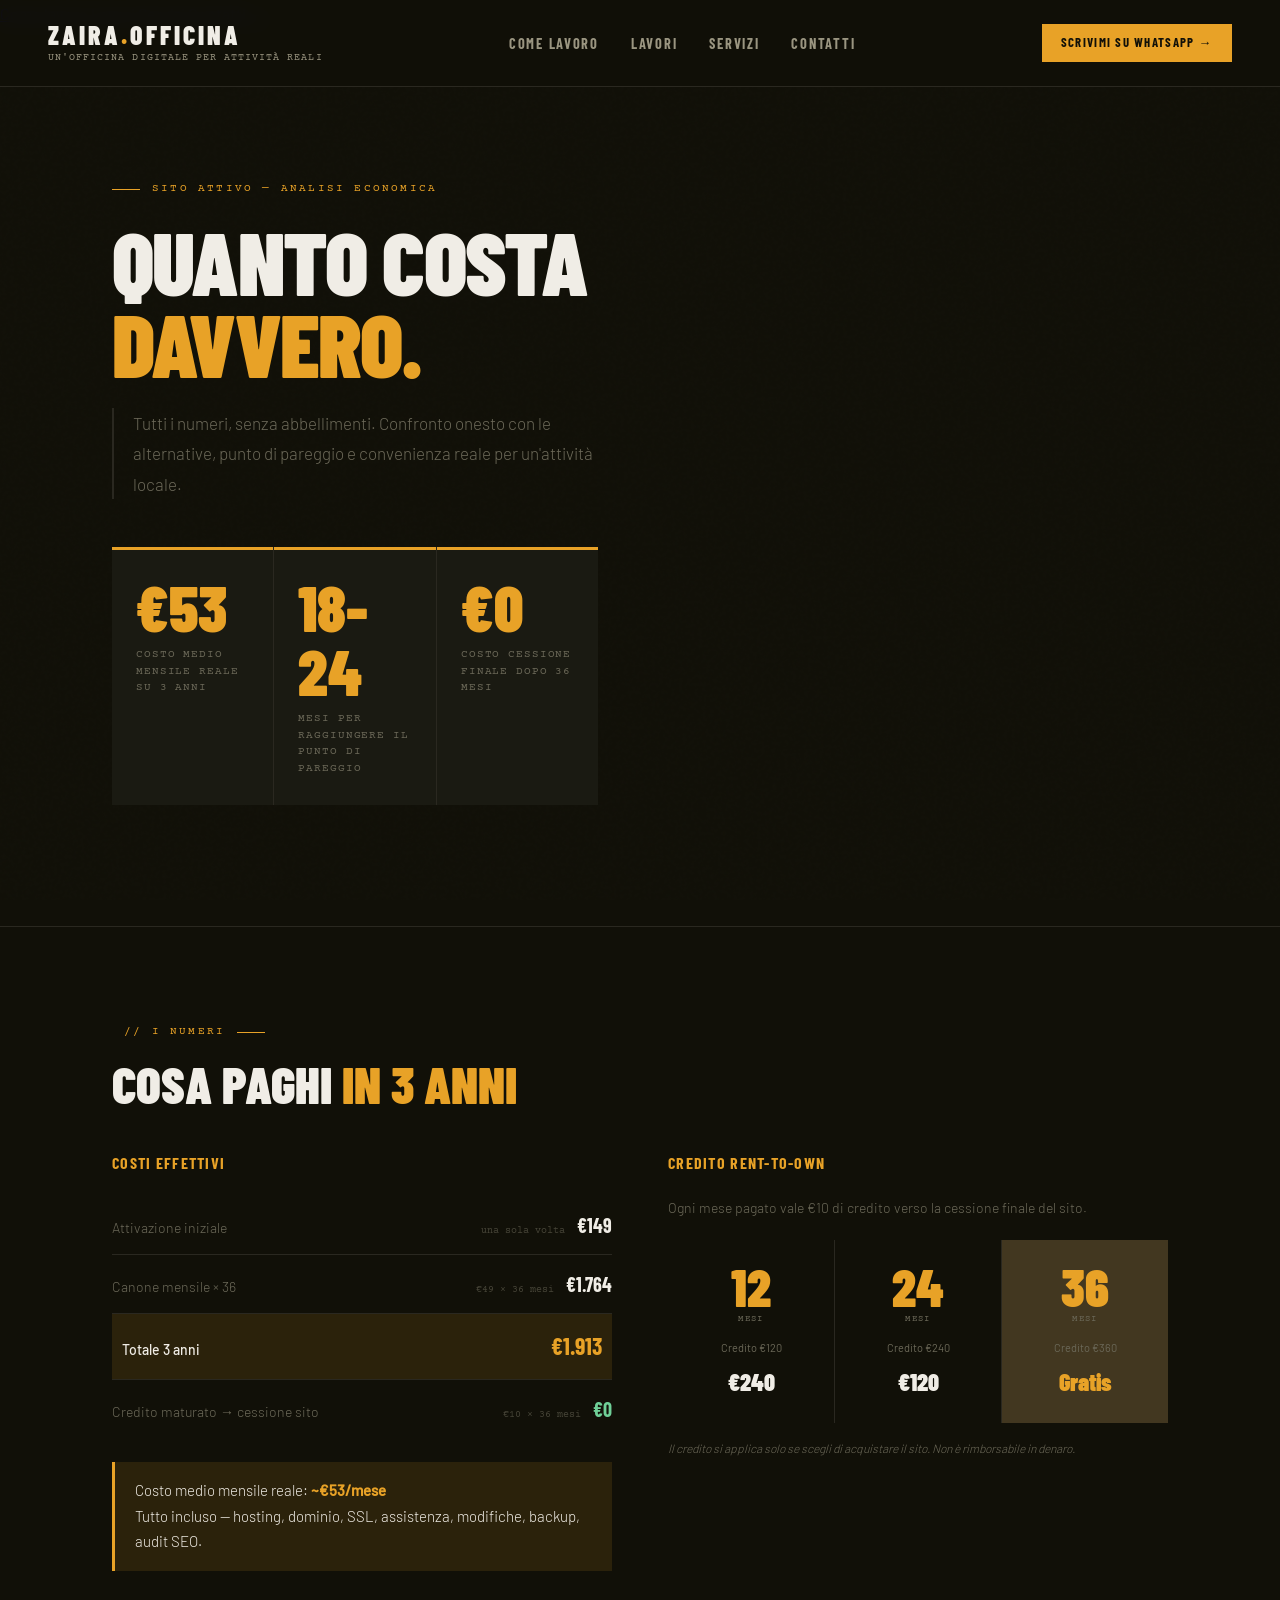
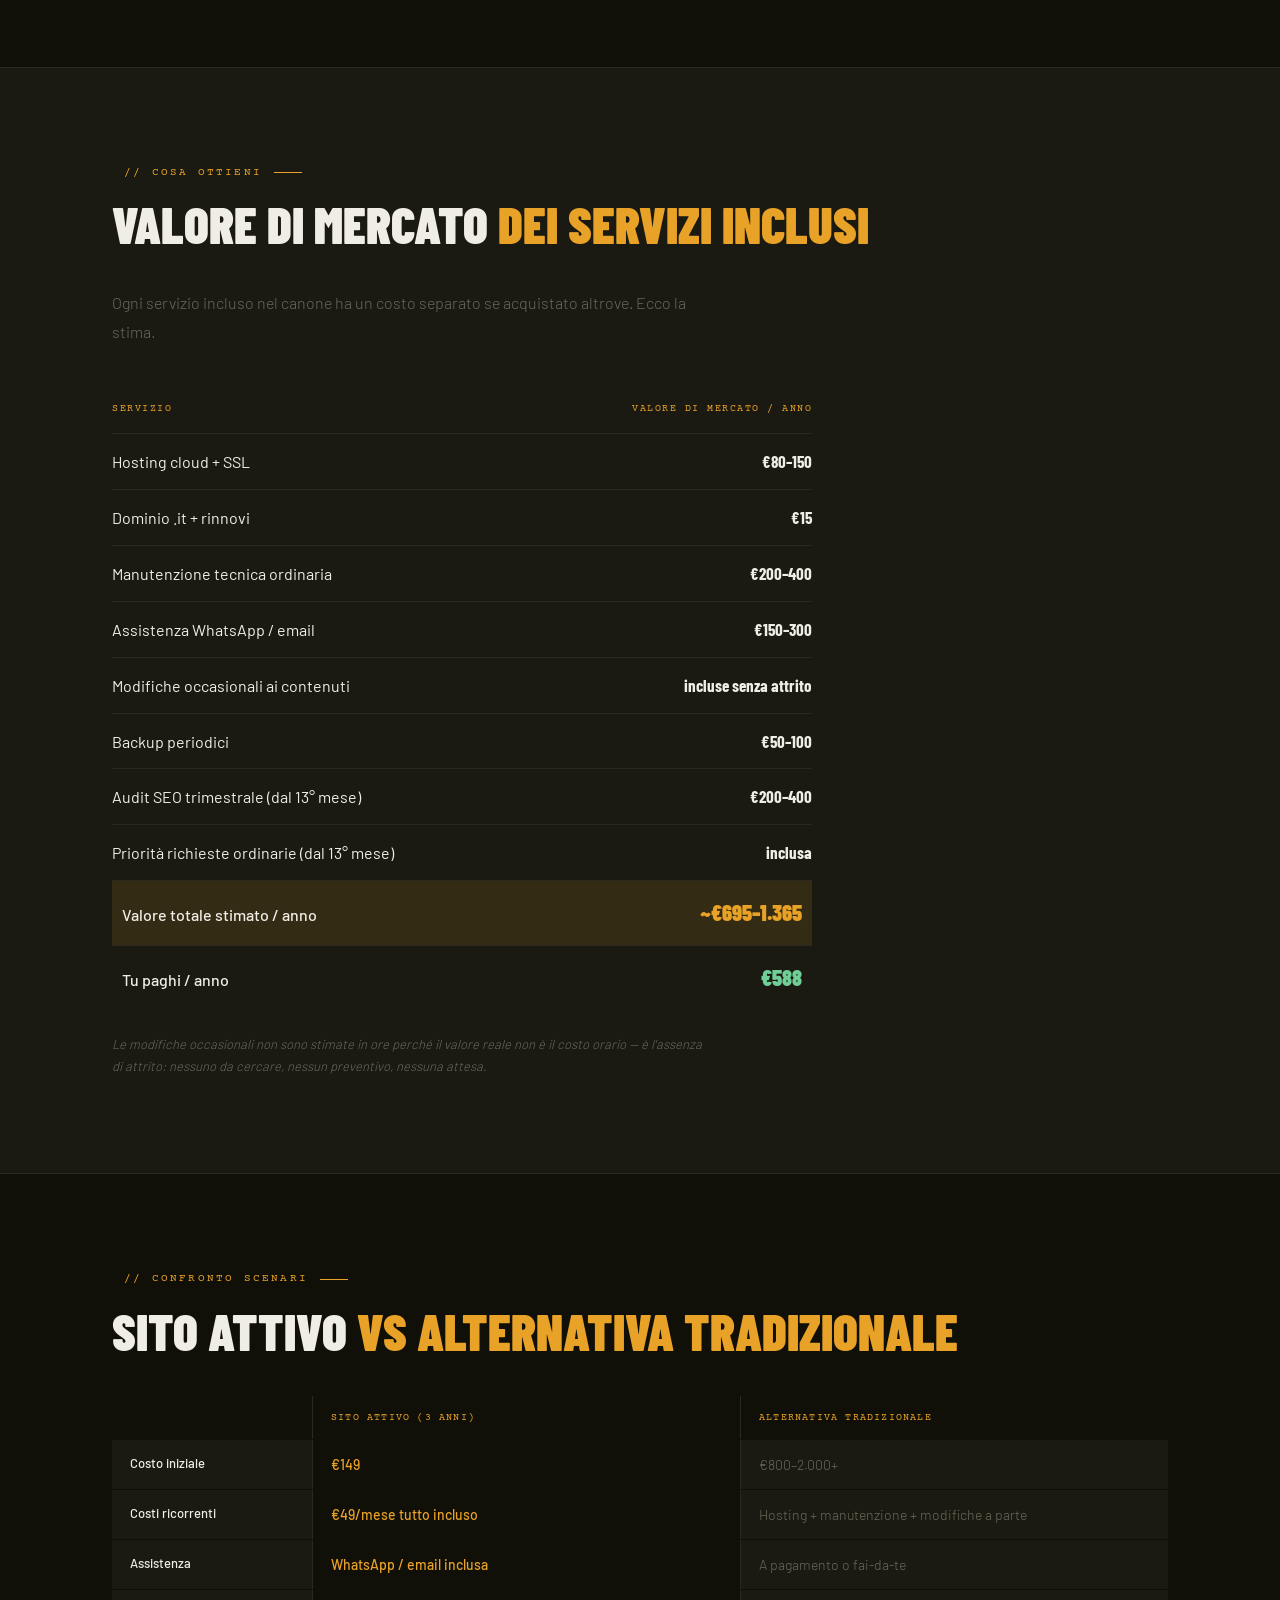
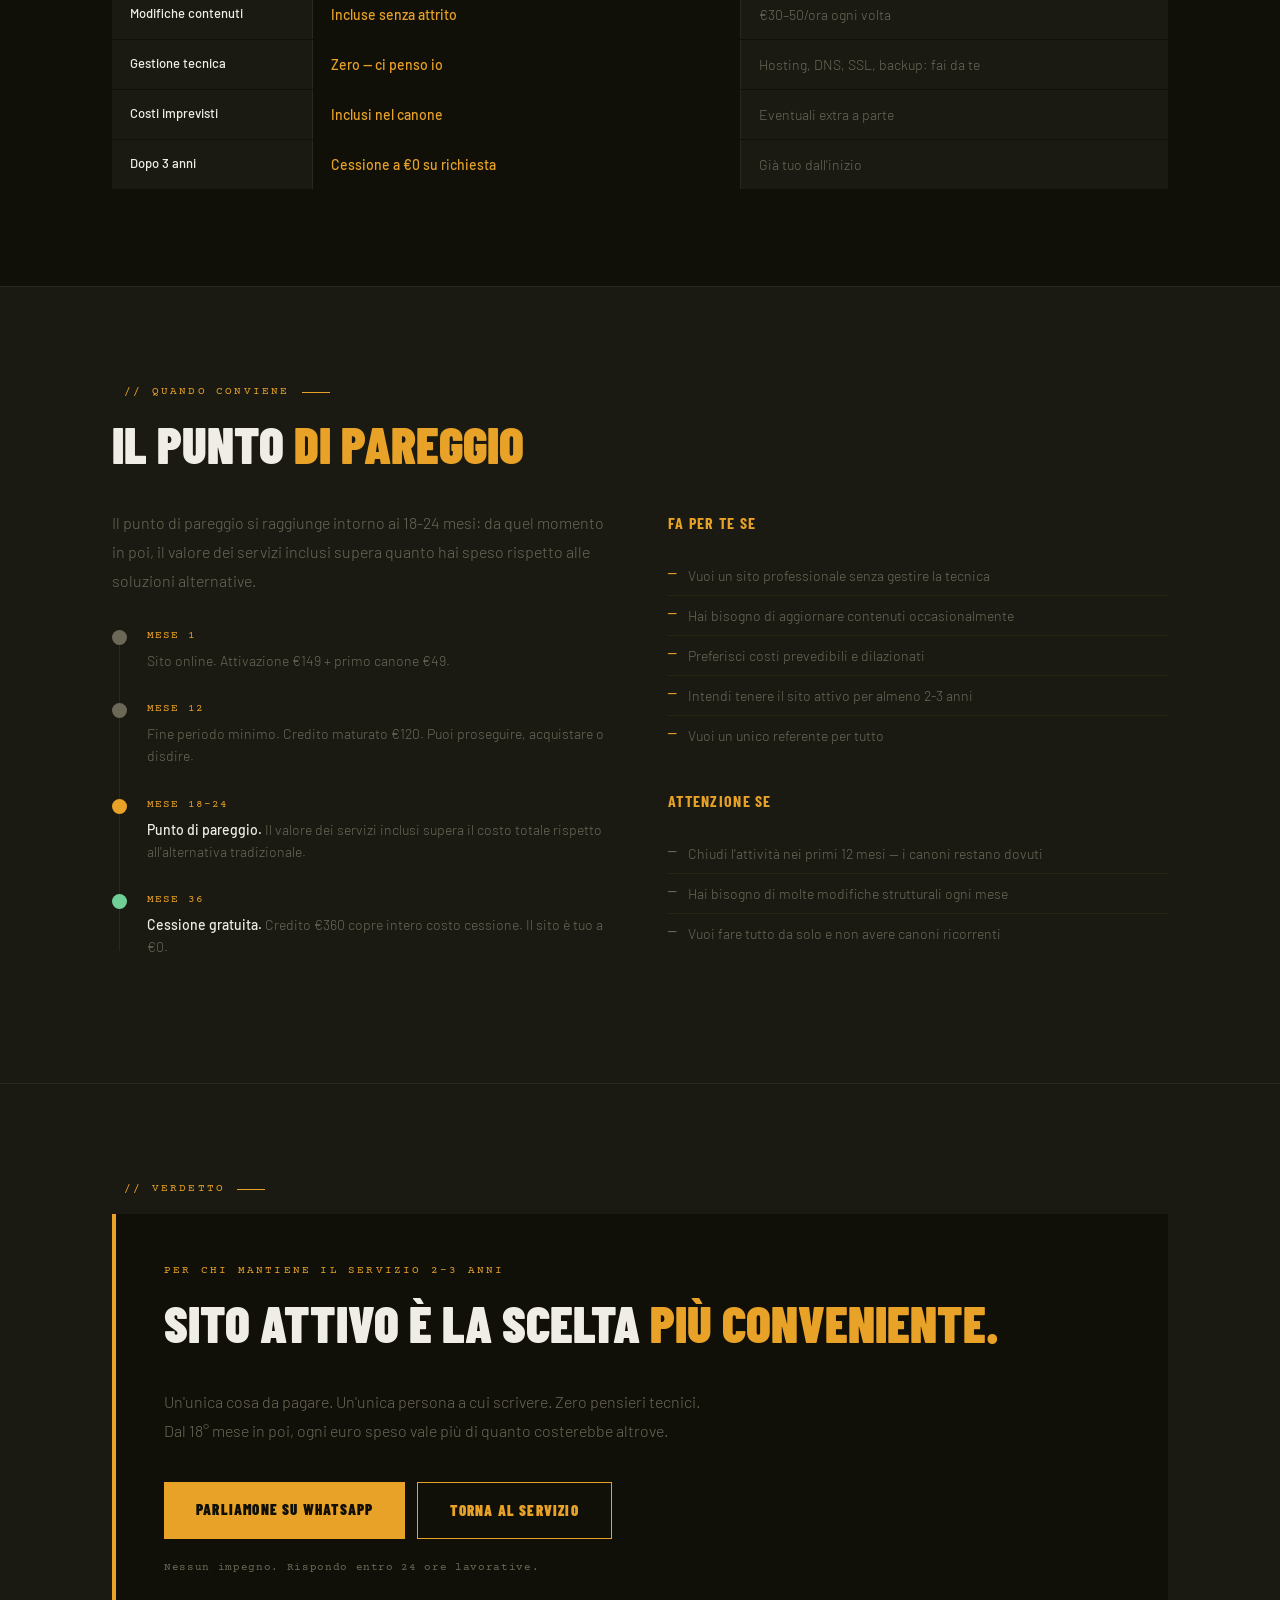
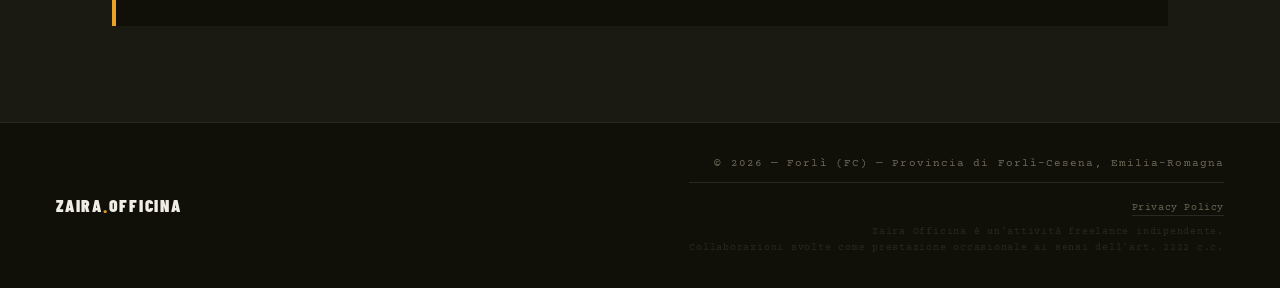
==== commit b5707dd9: "fix: update" ====
--- a/pages/analisi-economica.html
+++ b/pages/analisi-economica.html
@@ -38,6 +38,7 @@
     <link rel="icon" type="image/png" sizes="32x32" href="../img/favicon-32.png">
     <link rel="icon" type="image/png" sizes="16x16" href="../img/favicon-16.png">
     <link rel="stylesheet" href="../css/main.min.css">
+    <link rel="stylesheet" href="../css/analisi-economica.css">
 </head>
 
 <body>
@@ -45,15 +46,31 @@
     <div id="prog"></div>
 
     <!-- HEADER -->
-    <header class="hdr">
-        <div class="hdr-inner">
-    <a href="../index.html" class="logo">
-                <span class="logo-name">Zaira<span>.</span>Officina</span>
-                <span class="logo-tag">Un'officina digitale per attività reali</span>
-            </a>
-            <a href="https://wa.me/393930719544?text=Ciao%20Cristian%2C%20vorrei%20capire%20se%20Sito%20Attivo%20fa%20per%20me." class="hdr-cta" target="_blank" rel="noopener">Parliamone</a>
-        </div>
-    </header>
+    <nav>
+        <a href="../index.html" class="nav-logo">
+            <span class="logo-name">Zaira<span>.</span>Officina</span>
+            <span class="logo-tag">Un'officina digitale per attività reali</span>
+        </a>
+        <ul class="nav-links">
+            <li><a href="../index.html#processo">Come lavoro</a></li>
+            <li><a href="../index.html#portfolio">Lavori</a></li>
+            <li><a href="../index.html#prezzi">Servizi</a></li>
+            <li><a href="../index.html#contatti">Contatti</a></li>
+        </ul>
+        <a href="https://wa.me/393930719544?text=Ciao%20Cristian%2C%20vorrei%20un%20preventivo." class="nav-cta" target="_blank" rel="noopener">Scrivimi su WhatsApp →</a>
+        <button class="hamburger" aria-label="Apri menu" aria-expanded="false">
+            <span class="hamburger-bar"></span>
+            <span class="hamburger-bar"></span>
+            <span class="hamburger-bar"></span>
+        </button>
+    </nav>
+
+    <div class="nav-mobile-menu" role="dialog" aria-label="Menu di navigazione">
+        <a href="../index.html#processo">Come lavoro</a>
+        <a href="../index.html#portfolio">Lavori</a>
+        <a href="../index.html#prezzi">Servizi</a>
+        <a href="../index.html#contatti" class="nav-mobile-cta">Contatti →</a>
+    </div>
 
     <!-- HERO -->
     <section class="hero">
--- a/css/main.min.css
+++ b/css/main.min.css
@@ -1 +1 @@
-@font-face{font-family:'Barlow Condensed';src:url('fonts/barlow-condensed-v13-latin-regular.woff2') format('woff2');font-weight:400;font-style:normal;font-display:swap;}@font-face{font-family:'Barlow Condensed';src:url('fonts/barlow-condensed-v13-latin-700.woff2') format('woff2');font-weight:700;font-style:normal;font-display:swap;}@font-face{font-family:'Barlow Condensed';src:url('fonts/barlow-condensed-v13-latin-900.woff2') format('woff2');font-weight:900;font-style:normal;font-display:swap;}@font-face{font-family:'Barlow';src:url('fonts/barlow-v13-latin-300.woff2') format('woff2');font-weight:300;font-style:normal;font-display:swap;}@font-face{font-family:'Barlow';src:url('fonts/barlow-v13-latin-regular.woff2') format('woff2');font-weight:400;font-style:normal;font-display:swap;}@font-face{font-family:'Barlow';src:url('fonts/barlow-v13-latin-500.woff2') format('woff2');font-weight:500;font-style:normal;font-display:swap;}@font-face{font-family:'Courier Prime';src:url('fonts/courier-prime-v11-latin-regular.woff2') format('woff2');font-weight:400;font-style:normal;font-display:swap;}@font-face{font-family:'Courier Prime';src:url('fonts/courier-prime-v11-latin-700.woff2') format('woff2');font-weight:700;font-style:normal;font-display:swap;}:root{--bg:#111008;--bg2:#1a1a12;--accent:#e8a227;--accent2:#c4420f;--white:#f0ede6;--muted:#6b6858;--border:#2a2820;--text-mid:#9a9580;--text-low:#8a8778;--font-display:'Barlow Condensed',sans-serif;--font-body:'Barlow',sans-serif;--font-mono:'Courier Prime',monospace;--section-pad-v:6rem;--section-pad-h:3rem;--max-width:1280px;--grid-gap:1px;--radius:0;--transition-fast:0.2s ease;--transition-medium:0.3s ease;--transition-slow:0.4s ease;--z-nav:100;--z-noise:-1;}*,*::before,*::after{box-sizing:border-box;margin:0;padding:0;}html{scroll-behavior:smooth;}body{background:var(--bg);color:var(--white);font-family:var(--font-body);font-weight:400;overflow-x:hidden;line-height:1.5;}body::before{content:'';position:fixed;inset:0;background-image:url("data:image/svg+xml,%3Csvg viewBox='0 0 256 256' xmlns='http://www.w3.org/2000/svg'%3E%3Cfilter id='noise'%3E%3CfeTurbulence type='fractalNoise' baseFrequency='0.9' numOctaves='4' stitchTiles='stitch'/%3E%3C/filter%3E%3Crect width='100%25' height='100%25' filter='url(%23noise)' opacity='1'/%3E%3C/svg%3E");opacity:0.04;pointer-events:none;z-index:var(--z-noise);}section{position:relative;}.section-label{font-family:var(--font-mono);font-size:0.68rem;color:var(--muted);letter-spacing:0.2em;text-transform:uppercase;margin-bottom:1rem;display:flex;align-items:center;gap:0.8rem;}.section-label::before{content:attr(data-num);color:var(--accent);font-weight:700;}.section-title{font-family:var(--font-display);font-weight:900;font-size:clamp(2rem,3.5vw,3rem);text-transform:uppercase;line-height:1;letter-spacing:-0.01em;margin-bottom:0.3rem;}.divider{width:100%;height:1px;background:var(--border);}nav{position:fixed;top:0;width:100%;z-index:var(--z-nav);padding:1.2rem 2rem;display:flex;justify-content:space-between;align-items:center;border-bottom:1px solid var(--border);background:rgba(17,16,8,0.92);backdrop-filter:blur(8px);}.nav-logo{display:flex;flex-direction:column;gap:2px;text-decoration:none;position:relative;z-index:var(--z-nav);}.nav-logo .logo-name{font-family:var(--font-display);font-weight:900;font-size:1.3rem;letter-spacing:0.1em;color:var(--white);transition:color var(--transition-fast);line-height:1;}.nav-logo .logo-name span{color:var(--accent);}.nav-logo .logo-tag{font-family:var(--font-mono);font-size:0.58rem;letter-spacing:0.06em;color:var(--muted);line-height:1;}.nav-logo:hover .logo-name{color:var(--accent);}.nav-links{display:flex;gap:2rem;list-style:none;}.nav-links a{font-family:var(--font-mono);font-size:0.75rem;color:var(--muted);text-decoration:none;letter-spacing:0.08em;text-transform:uppercase;transition:color var(--transition-fast);}.nav-links a:hover{color:var(--accent);}.hamburger{display:none;flex-direction:column;justify-content:center;align-items:center;gap:5px;width:44px;height:44px;cursor:pointer;background:transparent;border:none;padding:0;position:relative;z-index:var(--z-nav);flex-shrink:0;}.hamburger-bar{display:block;width:22px;height:2px;background:var(--white);transition:transform 0.25s ease,opacity 0.2s ease,width 0.2s ease;transform-origin:center;}.hamburger.is-open .hamburger-bar:nth-child(1){transform:translateY(7px) rotate(45deg);width:22px;}.hamburger.is-open .hamburger-bar:nth-child(2){opacity:0;width:0;}.hamburger.is-open .hamburger-bar:nth-child(3){transform:translateY(-7px) rotate(-45deg);width:22px;}.hamburger.is-open .hamburger-bar{background:var(--accent);}.btn-primary,.btn-outline,.btn-dark{display:inline-block;font-family:var(--font-display);font-weight:800;font-size:0.85rem;letter-spacing:0.15em;text-transform:uppercase;text-decoration:none;padding:0.8rem 2rem;transition:all var(--transition-fast);cursor:pointer;}.btn-primary{background:var(--accent);color:#111008;font-size:0.95rem;padding:1rem 2.5rem;position:relative;border:none;}.btn-primary::after{content:'';position:absolute;bottom:-4px;right:-4px;width:100%;height:100%;border:1px solid var(--accent);transition:all var(--transition-fast);}.btn-primary:hover{background:var(--white);color:#111008;}.btn-primary:hover::after{bottom:-6px;right:-6px;}.btn-outline{border:1px solid var(--accent);color:var(--accent);background:transparent;}.btn-outline:hover{background:var(--accent);color:#111008;}.btn-dark{border:1px solid #111008;background:#111008;color:var(--accent);font-size:0.85rem;}.btn-dark:hover{background:var(--bg);color:var(--accent);}.form-group{margin-bottom:1.2rem;}.form-group label{display:block;font-family:var(--font-mono);font-size:0.68rem;color:var(--muted);letter-spacing:0.15em;text-transform:uppercase;margin-bottom:0.5rem;}.form-group input,.form-group textarea,.form-group select{width:100%;background:var(--bg);border:1px solid var(--border);color:var(--white);padding:0.9rem 1rem;font-family:var(--font-body);font-size:0.9rem;outline:none;transition:border-color var(--transition-fast);border-radius:0;}.form-group input:focus,.form-group textarea:focus,.form-group select:focus{border-color:var(--accent);}.form-group textarea{height:120px;resize:vertical;}.form-group select option{background:var(--bg);}.form-submit{background:var(--accent);color:#111008;border:none;padding:1rem 2.5rem;font-family:var(--font-display);font-weight:800;font-size:0.95rem;letter-spacing:0.15em;text-transform:uppercase;cursor:pointer;transition:all var(--transition-fast);width:100%;margin-top:0.5rem;border-radius:0;}.form-submit:hover{background:var(--white);}.form-submit.is-sent{background:#2a7a3a;color:#fff;}.hero{min-height:100vh;display:grid;grid-template-columns:55fr 45fr;align-items:center;padding:7rem var(--section-pad-h) 5rem;gap:5rem;max-width:var(--max-width);margin:0 auto;position:relative;}.hero-left{position:relative;}.hero-tag{font-family:var(--font-mono);font-size:0.72rem;color:var(--accent);letter-spacing:0.18em;text-transform:uppercase;margin-bottom:2rem;display:flex;align-items:flex-start;gap:0.8rem;line-height:1.8;}.hero-tag::before{content:'';display:inline-block;width:2rem;height:1px;background:var(--accent);}.hero-title{font-family:var(--font-display);font-weight:900;font-size:clamp(3.2rem,5.5vw,5.5rem);line-height:1;letter-spacing:-0.01em;text-transform:uppercase;margin-bottom:2.5rem;}.line-seek{color:var(--white);}.line-lost{color:var(--muted);position:relative;display:inline-block;animation:fadeOutLine 0.4s 2s ease forwards;}.line-lost::after{content:'';position:absolute;left:0;top:52%;width:0;height:3px;background:var(--accent2);animation:strikethrough 0.5s 1.3s ease forwards;will-change:transform;}.line-solution{color:var(--accent);display:block;opacity:0;transform:translateY(60px);animation:slideUpSolution 0.6s 2.1s cubic-bezier(0.22,1,0.36,1) forwards;will-change:transform,opacity;}.hero-sub{font-size:1rem;color:var(--text-mid);line-height:1.8;max-width:460px;margin-bottom:3rem;padding-left:1.2rem;border-left:2px solid var(--border);}.hero-sub strong{color:var(--white);font-weight:500;}.hero-cta-group{display:flex;flex-wrap:wrap;gap:1rem;align-items:center;}.hero-cta-note{font-family:var(--font-mono);font-size:0.7rem;color:var(--muted);letter-spacing:0.08em;margin-top:0.9rem;}.hero-right{display:flex;flex-direction:column;gap:0;border:1px solid var(--border);}.stat-block{padding:1.6rem 1.8rem;border-bottom:1px solid var(--border);display:flex;align-items:center;gap:1.5rem;background:var(--bg2);transition:background var(--transition-medium);}.stat-block:last-child{border-bottom:none;}.stat-block:hover{background:#1f1f16;}.stat-num{font-family:var(--font-display);font-weight:900;font-size:2rem;color:var(--accent);min-width:2.8rem;line-height:1;}.stat-label{font-size:0.92rem;color:var(--white);line-height:1.35;font-weight:500;}.stat-desc{font-family:var(--font-mono);font-size:0.72rem;color:var(--muted);margin-top:0.25rem;}.strip{border-top:1px solid var(--border);border-bottom:1px solid var(--border);background:var(--accent);overflow:hidden;padding:0.9rem 0;}.strip-inner{display:flex;gap:0;animation:marquee 20s linear infinite;white-space:nowrap;}.strip-text{font-family:var(--font-display);font-weight:800;font-size:0.8rem;letter-spacing:0.2em;text-transform:uppercase;color:#111008;padding:0 2rem;}.for-who{border-bottom:1px solid var(--border);background:var(--bg2);padding:3rem var(--section-pad-h);}.for-who-inner{max-width:var(--max-width);margin:0 auto;}.for-who-label{font-family:var(--font-mono);font-size:0.68rem;color:var(--muted);letter-spacing:0.2em;text-transform:uppercase;margin-bottom:1.5rem;}.for-who-grid{display:grid;grid-template-columns:repeat(6,1fr);gap:1px;background:var(--border);border:1px solid var(--border);}.for-who-item{background:var(--bg);padding:1.5rem 1.2rem;display:flex;flex-direction:column;gap:0.3rem;transition:background var(--transition-fast);}.for-who-item:hover{background:#1a1a12;}.for-who-item.for-who-cta{border-left:2px solid var(--accent);}.for-who-icon{font-size:1.4rem;margin-bottom:0.4rem;}.for-who-name{font-family:var(--font-display);font-weight:800;font-size:1rem;text-transform:uppercase;color:var(--white);letter-spacing:0.03em;}.for-who-ex{font-family:var(--font-mono);font-size:0.72rem;color:var(--muted);line-height:1.4;}.for-who-link{margin-top:0.5rem;display:inline-block;font-family:var(--font-display);font-weight:800;font-size:0.85rem;letter-spacing:0.1em;text-transform:uppercase;color:var(--accent);text-decoration:none;border-bottom:1px solid var(--accent);width:fit-content;transition:opacity var(--transition-fast);}.for-who-link:hover{opacity:0.75;}.manifesto{padding:var(--section-pad-v) var(--section-pad-h);max-width:var(--max-width);margin:0 auto;}.manifesto-grid{display:grid;grid-template-columns:1fr 1fr 1fr;gap:1px;background:var(--border);margin-top:3.5rem;border:1px solid var(--border);}.manifesto-card{background:var(--bg2);padding:2.2rem 2rem;position:relative;transition:background var(--transition-medium);overflow:hidden;opacity:0;transform:translateY(30px);}.manifesto-card::before{content:'';position:absolute;top:0;left:0;width:3px;height:0;background:var(--accent);transition:height var(--transition-slow) ease;}.manifesto-card:hover{background:#1e1e14;}.manifesto-card:hover::before{height:100%;}.card-icon{font-size:1.5rem;margin-bottom:1rem;display:block;}.card-title{font-family:var(--font-display);font-weight:800;font-size:1.15rem;text-transform:uppercase;letter-spacing:0.03em;margin-bottom:0.7rem;color:var(--white);}.card-text{font-size:0.86rem;color:var(--text-low);line-height:1.7;}.process{padding:var(--section-pad-v) var(--section-pad-h);background:var(--bg2);border-top:1px solid var(--border);border-bottom:1px solid var(--border);}.process-inner{max-width:var(--max-width);margin:0 auto;}.process-steps{display:grid;grid-template-columns:repeat(4,1fr);gap:0;margin-top:3.5rem;border:1px solid var(--border);}.step{padding:2.2rem 2rem;border-right:1px solid var(--border);position:relative;opacity:0;transform:translateY(30px);}.step:last-child{border-right:none;}.step-num{font-family:var(--font-display);font-weight:900;font-size:3.5rem;color:var(--border);line-height:1;margin-bottom:1rem;transition:color var(--transition-medium);}.step:hover .step-num{color:var(--accent);}.step-title{font-family:var(--font-display);font-weight:800;font-size:1.15rem;text-transform:uppercase;margin-bottom:0.7rem;color:var(--white);}.step-text{font-size:0.84rem;color:var(--muted);line-height:1.65;}.portfolio{padding:var(--section-pad-v) var(--section-pad-h);max-width:var(--max-width);margin:0 auto;}.portfolio-card{display:grid;grid-template-columns:1fr 1fr;gap:0;border:1px solid var(--border);background:var(--bg2);position:relative;transition:background var(--transition-medium);overflow:hidden;margin-top:3.5rem;opacity:0;transform:translateY(30px);}.portfolio-card:hover{background:#1e1e14;}.portfolio-card::before{content:'';position:absolute;top:0;left:0;width:3px;height:0;background:var(--accent);transition:height var(--transition-slow) ease;}.portfolio-card:hover::before{height:100%;}.card-left{padding:2.5rem 2.2rem;display:flex;flex-direction:column;gap:0;}.card-tag{font-family:var(--font-mono);font-size:0.65rem;color:var(--muted);letter-spacing:0.2em;text-transform:uppercase;margin-bottom:1.2rem;display:flex;align-items:center;gap:0.6rem;}.card-tag::before{content:'';display:inline-block;width:1.5rem;height:1px;background:var(--muted);}.card-client{font-family:var(--font-display);font-weight:900;font-size:2.8rem;text-transform:uppercase;color:var(--white);letter-spacing:0.02em;line-height:1;margin-bottom:0.4rem;}.card-type{font-family:var(--font-mono);font-size:0.72rem;color:var(--accent);letter-spacing:0.1em;margin-bottom:1.5rem;}.card-desc{font-size:0.88rem;color:var(--text-low);line-height:1.7;}.card-right{padding:2.5rem 2.2rem;border-left:1px solid var(--border);display:flex;flex-direction:column;gap:1.5rem;justify-content:center;}.card-stats{display:grid;grid-template-columns:1fr 1fr;gap:1px;background:var(--border);border:1px solid var(--border);}.card-stat{background:var(--bg);padding:1.2rem;}.card-stat-num{font-family:var(--font-display);font-weight:900;font-size:1.8rem;color:var(--accent);line-height:1;margin-bottom:0.3rem;}.card-stat-label{font-family:var(--font-mono);font-size:0.62rem;color:var(--muted);letter-spacing:0.1em;text-transform:uppercase;line-height:1.4;}.card-link{display:block;font-family:var(--font-display);font-weight:800;font-size:0.82rem;letter-spacing:0.12em;text-transform:uppercase;color:var(--accent);text-decoration:none;border:1px solid var(--accent);padding:0.9rem 1.5rem;text-align:center;transition:all var(--transition-fast);}.card-link:hover{background:var(--accent);color:#111008;}.pricing{padding:var(--section-pad-v) var(--section-pad-h);max-width:var(--max-width);margin:0 auto;}.pricing-hook{font-family:var(--font-mono);font-size:0.85rem;color:var(--accent);letter-spacing:0.08em;margin-top:1rem;margin-bottom:2.5rem;}.pricing-cards{display:grid;grid-template-columns:repeat(3,1fr);gap:1px;background:var(--border);margin-top:3.5rem;border:1px solid var(--border);}.price-card{background:var(--bg2);padding:2.5rem 2.2rem;position:relative;transition:background var(--transition-medium);opacity:0;transform:translateY(30px);}.price-card.featured{background:var(--accent);}.price-card.featured *{color:#111008 !important;}.price-card.featured .btn-dark{background:#111008 !important;color:var(--accent) !important;border-color:#111008 !important;}.price-card.featured .btn-dark:hover{background:var(--bg) !important;color:var(--accent) !important;}.price-card-tag{font-family:var(--font-mono);font-size:0.68rem;letter-spacing:0.2em;text-transform:uppercase;color:var(--muted);display:flex;align-items:center;gap:0.6rem;margin-bottom:1.2rem;}.price-card-tag::before{content:'';display:inline-block;width:1.5rem;height:1px;background:var(--muted);}.price-card.featured .price-card-tag::before{background:#111008;}.price-card-name{font-family:var(--font-display);font-weight:900;font-size:1.8rem;text-transform:uppercase;margin-bottom:0.5rem;}.price-tag{font-family:var(--font-display);font-weight:800;font-size:3rem;color:var(--accent);line-height:1;margin-bottom:0.3rem;}.price-note{font-family:var(--font-mono);font-size:0.75rem;color:var(--muted);margin-bottom:1.8rem;}.price-delivery{font-family:var(--font-mono);font-size:0.65rem;color:var(--muted);letter-spacing:0.1em;margin-bottom:1.5rem;}.price-features{list-style:none;display:flex;flex-direction:column;gap:0.6rem;margin-bottom:2.2rem;}.price-features li{font-size:0.86rem;color:var(--text-mid);display:flex;gap:0.7rem;align-items:flex-start;line-height:1.4;}.price-features li::before{content:'→';color:var(--accent);font-weight:700;flex-shrink:0;}.price-card.featured .price-features li::before{color:#111008;}.price-bundle-hint{font-family:var(--font-mono);font-size:0.65rem;color:var(--accent);letter-spacing:0.08em;margin-top:1.2rem;opacity:0.8;}.price-card.featured .price-bundle-hint{color:#111008;opacity:0.6;}.pricing-bundle{margin-top:0;border:1px solid var(--accent);border-top:2px solid var(--accent);padding:2rem 2.2rem;background:var(--bg2);}.bundle-top{display:flex;align-items:center;justify-content:space-between;margin-bottom:1.2rem;flex-wrap:wrap;gap:1rem;}.bundle-label{font-family:var(--font-mono);font-size:0.65rem;color:var(--accent);letter-spacing:0.2em;text-transform:uppercase;display:flex;align-items:center;gap:0.6rem;}.bundle-label::before{content:'';display:inline-block;width:1.5rem;height:1px;background:var(--accent);}.bundle-prices{display:flex;align-items:baseline;gap:1rem;}.bundle-price-old{font-family:var(--font-mono);font-size:0.9rem;color:var(--muted);text-decoration:line-through;letter-spacing:0.05em;}.bundle-price{font-family:var(--font-display);font-weight:900;font-size:2.8rem;color:var(--accent);line-height:1;}.bundle-bottom{display:flex;align-items:center;justify-content:space-between;gap:3rem;flex-wrap:wrap;}.bundle-title{font-family:var(--font-display);font-weight:900;font-size:1.8rem;text-transform:uppercase;color:var(--accent);letter-spacing:0.02em;margin-bottom:0.5rem;}.bundle-desc{font-size:0.88rem;color:var(--text-low);line-height:1.7;max-width:500px;}.bundle-desc strong{color:var(--white);}.bundle-right{flex-shrink:0;}.reviews{padding:var(--section-pad-v) var(--section-pad-h);background:var(--bg2);border-top:1px solid var(--border);border-bottom:1px solid var(--border);}.reviews-inner{max-width:var(--max-width);margin:0 auto;}.reviews-grid{display:grid;grid-template-columns:1fr 1fr 1fr;gap:1px;background:var(--border);margin-top:3.5rem;border:1px solid var(--border);}.review-card{background:var(--bg);padding:2.2rem 2rem;position:relative;opacity:0;transform:translateY(30px);}.stars{color:var(--accent);font-size:0.85rem;letter-spacing:0.1em;margin-bottom:1rem;}.review-text{font-size:0.9rem;line-height:1.75;color:var(--text-mid);margin-bottom:1.5rem;font-style:italic;}.review-author{font-family:var(--font-display);font-weight:700;font-size:1rem;text-transform:uppercase;color:var(--white);}.review-role{font-family:var(--font-mono);font-size:0.68rem;color:var(--muted);letter-spacing:0.1em;margin-top:0.2rem;}.contact{padding:var(--section-pad-v) var(--section-pad-h);max-width:var(--max-width);margin:0 auto;}.contact-grid{display:grid;grid-template-columns:1fr 1fr;gap:0;margin-top:3.5rem;border:1px solid var(--border);}.contact-left{padding:3rem;border-right:1px solid var(--border);}.contact-right{padding:3rem;background:var(--bg2);}.contact-item{display:flex;gap:1.5rem;margin-bottom:2.5rem;align-items:flex-start;}.contact-icon{width:2.5rem;height:2.5rem;border:1px solid var(--border);display:flex;align-items:center;justify-content:center;font-size:1rem;flex-shrink:0;background:var(--bg2);}.contact-label{font-family:var(--font-mono);font-size:0.68rem;color:var(--muted);letter-spacing:0.15em;text-transform:uppercase;margin-bottom:0.3rem;}.contact-value{font-size:1rem;color:var(--white);}.contact-value a{color:var(--accent);text-decoration:none;transition:opacity var(--transition-fast);}.contact-value a:hover{opacity:0.75;}.contact-status{margin-top:2rem;padding:1.5rem;border:1px solid var(--border);background:var(--bg);}.contact-status-label{font-family:var(--font-mono);font-size:0.68rem;color:var(--muted);letter-spacing:0.15em;text-transform:uppercase;margin-bottom:0.5rem;}.contact-status-text{font-family:var(--font-display);font-weight:700;font-size:1.1rem;}.contact-status-dot{color:var(--accent);}footer{border-top:1px solid var(--border);padding:2rem var(--section-pad-h);display:flex;justify-content:space-between;align-items:center;max-width:var(--max-width);margin:0 auto;}.footer-logo{font-family:var(--font-display);font-weight:900;font-size:1.1rem;color:var(--white);letter-spacing:0.1em;}.footer-logo span{color:var(--accent);}.footer-copy{font-family:var(--font-mono);font-size:0.68rem;color:var(--muted);letter-spacing:0.1em;}.sa-spotlight{background:var(--accent);border-top:1px solid var(--border);border-bottom:1px solid var(--border);padding:4rem var(--section-pad-h);}.sa-spotlight-inner{max-width:var(--max-width);margin:0 auto;display:grid;grid-template-columns:1fr 1fr;gap:5rem;align-items:center;}.sa-spotlight-label{font-family:var(--font-mono);font-size:0.68rem;color:#111008;letter-spacing:0.18em;text-transform:uppercase;opacity:0.6;margin-bottom:0.6rem;}.sa-spotlight-title{font-family:var(--font-display);font-weight:900;font-size:clamp(2.8rem,4vw,4rem);text-transform:uppercase;color:#111008;line-height:1;letter-spacing:-0.01em;margin-bottom:1rem;}.sa-spotlight-sub{font-size:1rem;color:#111008;line-height:1.7;opacity:0.75;max-width:380px;margin-bottom:2rem;}.sa-spotlight-cta{display:inline-block;font-family:var(--font-display);font-weight:800;font-size:0.9rem;letter-spacing:0.15em;text-transform:uppercase;text-decoration:none;color:var(--accent);background:#111008;padding:0.9rem 2rem;transition:all var(--transition-fast);position:relative;}.sa-spotlight-cta::after{content:'';position:absolute;bottom:-4px;right:-4px;width:100%;height:100%;border:1px solid #111008;transition:all var(--transition-fast);}.sa-spotlight-cta:hover{background:var(--bg);}.sa-spotlight-cta:hover::after{bottom:-6px;right:-6px;}.sa-spotlight-right{display:flex;flex-direction:column;gap:2rem;}.sa-spotlight-price{display:flex;align-items:center;gap:2rem;background:rgba(17,16,8,0.08);padding:1.8rem 2rem;border:1px solid rgba(17,16,8,0.15);}.sa-sp-block{display:flex;flex-direction:column;align-items:flex-start;gap:0.1rem;}.sa-sp-label{font-family:var(--font-mono);font-size:0.65rem;letter-spacing:0.1em;text-transform:uppercase;color:#111008;opacity:0.6;}.sa-sp-num{font-family:var(--font-display);font-weight:900;font-size:3rem;color:#111008;line-height:1;}.sa-sp-note{font-family:var(--font-mono);font-size:0.65rem;color:#111008;opacity:0.55;}.sa-sp-sep{font-family:var(--font-display);font-weight:900;font-size:1.8rem;color:#111008;opacity:0.35;flex-shrink:0;}.sa-spotlight-list{list-style:none;display:flex;flex-direction:column;gap:0.55rem;}.sa-spotlight-list li{font-size:0.88rem;color:#111008;display:flex;gap:0.7rem;align-items:flex-start;line-height:1.4;opacity:0.8;}.sa-spotlight-list li::before{content:'→';font-weight:700;color:#111008;flex-shrink:0;}@media (max-width:900px){.sa-spotlight-inner{grid-template-columns:1fr;gap:3rem;}.sa-spotlight-sub{max-width:100%;}}@media (max-width:600px){.sa-spotlight{padding:3rem 1.25rem;}.sa-spotlight-title{font-size:2.4rem;}.sa-spotlight-price{padding:1.4rem 1.2rem;gap:1.2rem;}.sa-sp-num{font-size:2.4rem;}.sa-spotlight-cta{display:block;text-align:center;}}.pz-sub-link{color:var(--accent);text-decoration:none;border-bottom:1px solid var(--accent);padding-bottom:1px;transition:opacity var(--transition-fast);font-weight:500;}.pz-sub-link:hover{opacity:0.7;}.sa-sp-price-inline{color:#111008;font-size:inherit;font-weight:inherit;}.sa-sp-mo{font-family:var(--font-display);font-weight:900;font-size:clamp(1.4rem,2vw,2rem);color:#111008;opacity:0.6;margin-left:0.1rem;}.sa-spotlight-reassure{font-family:var(--font-mono);font-size:0.65rem;color:#111008;opacity:0.55;letter-spacing:0.05em;margin-top:0.9rem;line-height:1.6;}.sa-spotlight-mini{font-family:var(--font-mono);font-size:0.72rem;color:#111008;opacity:0.65;letter-spacing:0.06em;margin-top:0.4rem;margin-bottom:1.2rem;}.sa-spotlight-activation{display:flex;align-items:center;gap:1rem;padding:1rem 1.5rem;border:1px solid rgba(17,16,8,0.2);margin-top:0.5rem;}.sa-act-label{font-family:var(--font-mono);font-size:0.65rem;color:#111008;opacity:0.55;letter-spacing:0.1em;text-transform:uppercase;flex:1;}.sa-act-value{font-family:var(--font-display);font-weight:900;font-size:1.4rem;color:#111008;opacity:0.5;}.pz-block--secondary{background:var(--bg);border-color:var(--border);}.pz-block-title--secondary{font-size:clamp(1.2rem,1.8vw,1.5rem) !important;color:var(--text-mid) !important;}.pz-block--secondary .pz-block-label{color:var(--muted);}.services-entry{padding:100px 40px;}.services-entry-inner{max-width:1100px;margin:0 auto;}.services-entry-sub{margin-top:16px;color:var(--muted);font-size:16px;}.services-entry-grid{margin-top:48px;display:grid;grid-template-columns:repeat(3,1fr);gap:24px;}.services-entry-card{border:1px solid var(--border);padding:28px;text-decoration:none;color:var(--white);display:block;transition:border-color var(--transition-fast);}.services-entry-card:hover{border-color:var(--accent);}.services-entry-label{font-family:var(--font-mono);font-size:11px;color:var(--muted);letter-spacing:0.1em;text-transform:uppercase;margin-bottom:12px;}.services-entry-card h3{font-family:var(--font-display);font-size:22px;font-weight:600;color:var(--white);margin-bottom:8px;}.services-entry-card p{font-size:14px;color:var(--text-mid);line-height:1.5;margin-bottom:20px;}.services-entry-link{font-family:var(--font-mono);font-size:12px;color:var(--accent);letter-spacing:0.05em;}.section-title span{color:var(--accent);}.contact-intro{color:var(--text-low);font-size:0.95rem;line-height:1.7;margin-bottom:2.5rem;}.contact-city{color:var(--white);}.contact-value-muted{color:var(--text-low);}.contact-cities{font-size:0.85rem;}.territory-block{border-top:1px solid var(--border);background:var(--bg2);padding:2rem 3rem;}.territory-block-inner{max-width:var(--max-width);margin:0 auto;}.territory-label{font-family:var(--font-mono);font-size:0.65rem;color:var(--muted);letter-spacing:0.15em;text-transform:uppercase;margin-bottom:0.6rem;}.territory-cities{font-size:0.78rem;color:var(--muted);line-height:1.9;}.territory-link{color:var(--muted);text-decoration:none;border-bottom:1px solid var(--border);padding-bottom:1px;transition:color var(--transition-fast);}.territory-link:hover{color:var(--accent);}.footer-right{text-align:right;}.footer-legal{margin-top:0.5rem;}.footer-legal-link{font-family:var(--font-mono);font-size:0.65rem;color:var(--muted);text-decoration:none;border-bottom:1px solid var(--border);padding-bottom:1px;transition:color var(--transition-fast);}.footer-legal-link:hover{color:var(--accent);}.footer-disclaimer{font-family:var(--font-mono);font-size:0.6rem;color:var(--border);letter-spacing:0.08em;margin-top:0.4rem;}.pz-conditions-wrap{text-align:center;padding:28px 20px 0;}.pz-conditions-link{font-family:var(--font-mono);font-size:11px;color:var(--muted);text-decoration:none;letter-spacing:0.12em;text-transform:uppercase;border-bottom:1px solid var(--border);padding-bottom:2px;transition:color var(--transition-fast);}.pz-conditions-link:hover{color:var(--accent);}.cookie-privacy-link{color:var(--accent);text-decoration:none;border-bottom:1px solid currentColor;padding-bottom:1px;}.pz{padding:var(--section-pad-v) var(--section-pad-h);max-width:var(--max-width);margin:0 auto;}.pz-header{display:grid;grid-template-columns:1fr 1fr;align-items:end;gap:4rem;margin-bottom:3.5rem;padding-bottom:3rem;border-bottom:1px solid var(--border);}.pz-header-left{}.pz-header-right{display:flex;flex-direction:column;gap:1.8rem;padding-left:2rem;border-left:1px solid var(--border);}.pz-title{font-family:var(--font-display);font-weight:900;font-size:clamp(2.8rem,4vw,4rem);text-transform:uppercase;line-height:1;letter-spacing:-0.01em;color:var(--white);margin-top:0.5rem;}.pz-title span{color:var(--accent);}.pz-sub{font-size:0.95rem;color:var(--text-mid);line-height:1.8;}.pz-sub-cta{display:block;text-decoration:none;border:1px solid var(--border);padding:1.2rem 1.5rem;background:var(--bg2);transition:border-color var(--transition-fast),background var(--transition-fast);position:relative;}.pz-sub-cta::before{content:'';position:absolute;left:0;top:0;width:3px;height:100%;background:var(--accent);}.pz-sub-cta:hover{border-color:var(--accent);background:#1f1e15;}.pz-sub-cta-label{display:block;font-family:var(--font-mono);font-size:0.62rem;color:var(--muted);letter-spacing:0.15em;text-transform:uppercase;margin-bottom:0.5rem;}.pz-sub-cta-text{display:block;font-family:var(--font-display);font-weight:800;font-size:1.1rem;color:var(--accent);letter-spacing:0.05em;text-transform:uppercase;}.pz-block{border:1px solid var(--border);background:var(--bg2);padding:2.5rem 2.5rem 2.8rem;margin-bottom:0;}.pz-block--sub{border-top:2px solid var(--accent);}.pz-block-header{margin-bottom:2.5rem;}.pz-block-label{font-family:var(--font-mono);font-size:0.68rem;color:var(--accent);letter-spacing:0.18em;text-transform:uppercase;margin-bottom:0.6rem;}.pz-block-title{font-family:var(--font-display);font-weight:900;font-size:clamp(1.6rem,2.2vw,2rem);text-transform:uppercase;color:var(--white);line-height:1.1;margin-bottom:0.5rem;}.pz-block-desc{font-size:0.88rem;color:var(--text-mid);line-height:1.75;max-width:520px;margin-top:0.6rem;}.pz-cards{display:grid;grid-template-columns:repeat(3,1fr);gap:1px;background:var(--border);border:1px solid var(--border);}.pz-card{background:var(--bg);padding:2.2rem 2rem;position:relative;transition:background var(--transition-medium);opacity:0;transform:translateY(30px);}.pz-card:hover{background:#161610;}.pz-card--featured{background:var(--accent) !important;}.pz-card--featured *{color:#111008 !important;}.pz-card--featured .pz-btn--dark{background:#111008 !important;color:var(--accent) !important;border-color:#111008 !important;}.pz-card--featured .pz-btn--dark:hover{background:var(--bg) !important;color:var(--accent) !important;}.pz-badge{font-family:var(--font-mono);font-size:0.62rem;letter-spacing:0.18em;text-transform:uppercase;color:#111008;background:transparent;border:1px solid #111008;display:inline-block;padding:0.2rem 0.7rem;margin-bottom:1rem;}.pz-card-top{margin-bottom:1.8rem;padding-bottom:1.6rem;border-bottom:1px solid var(--border);}.pz-card--featured .pz-card-top{border-bottom-color:rgba(17,16,8,0.2);}.pz-card-name{font-family:var(--font-display);font-weight:900;font-size:1.6rem;text-transform:uppercase;color:var(--white);line-height:1.05;margin-bottom:1.2rem;}.pz-price-num{font-family:var(--font-display);font-weight:900;font-size:2.8rem;color:var(--accent);line-height:1;display:block;}.pz-price-note{font-family:var(--font-mono);font-size:0.65rem;color:var(--muted);letter-spacing:0.1em;margin-top:0.2rem;display:block;}.pz-price-act{font-family:var(--font-mono);font-size:0.7rem;color:var(--muted);letter-spacing:0.05em;display:block;margin-bottom:0.2rem;}.pz-price-monthly{display:flex;align-items:baseline;gap:0.15rem;line-height:1;}.pz-price-mo{font-family:var(--font-display);font-weight:700;font-size:1.1rem;color:var(--muted);margin-left:0.1rem;}.pz-features{list-style:none;display:flex;flex-direction:column;gap:0.6rem;margin-bottom:2rem;}.pz-features li{font-size:0.86rem;color:var(--text-mid);display:flex;gap:0.65rem;align-items:flex-start;line-height:1.4;}.pz-features li::before{content:'→';color:var(--accent);font-weight:700;flex-shrink:0;}.pz-card--featured .pz-features li::before{color:#111008;}.pz-delivery{font-family:var(--font-mono);font-size:0.62rem;color:var(--muted);letter-spacing:0.1em;margin-bottom:1.4rem;}.pz-btn{display:block;width:100%;text-align:center;font-family:var(--font-display);font-weight:800;font-size:0.85rem;letter-spacing:0.15em;text-transform:uppercase;text-decoration:none;padding:0.85rem 1.5rem;transition:all var(--transition-fast);cursor:pointer;border-radius:0;}.pz-btn--outline{border:1px solid var(--accent);color:var(--accent);background:transparent;}.pz-btn--outline:hover{background:var(--accent);color:#111008;}.pz-btn--dark{background:#111008;color:var(--accent);border:1px solid #111008;}.pz-btn--dark:hover{background:var(--bg);color:var(--accent);}.pz-btn--primary{background:var(--accent);color:#111008;border:none;font-size:0.9rem;padding:1rem 2.2rem;display:inline-block;width:auto;position:relative;}.pz-btn--primary::after{content:'';position:absolute;bottom:-4px;right:-4px;width:100%;height:100%;border:1px solid var(--accent);transition:all var(--transition-fast);}.pz-btn--primary:hover{background:var(--white);}.pz-btn--primary:hover::after{bottom:-6px;right:-6px;}.pz-bundle{margin-top:1px;background:var(--bg2);border:1px solid var(--accent);border-top:2px solid var(--accent);padding:1.8rem 2.2rem;display:flex;align-items:center;justify-content:space-between;gap:3rem;flex-wrap:wrap;}.pz-bundle-label{font-family:var(--font-mono);font-size:0.62rem;color:var(--accent);letter-spacing:0.18em;text-transform:uppercase;margin-bottom:0.4rem;}.pz-bundle-name{font-family:var(--font-display);font-weight:900;font-size:1.6rem;text-transform:uppercase;color:var(--accent);margin-bottom:0.3rem;}.pz-bundle-desc{font-size:0.86rem;color:var(--text-low);line-height:1.65;}.pz-bundle-desc strong{color:var(--white);}.pz-bundle-right{display:flex;flex-direction:column;align-items:flex-end;gap:1rem;flex-shrink:0;}.pz-bundle-prices{display:flex;align-items:baseline;gap:1rem;}.pz-bundle-old{font-family:var(--font-mono);font-size:0.9rem;color:var(--muted);text-decoration:line-through;}.pz-bundle-new{font-family:var(--font-display);font-weight:900;font-size:2.6rem;color:var(--accent);line-height:1;}.pz-sub-note{font-family:var(--font-mono);font-size:0.68rem;color:var(--accent);letter-spacing:0.1em;text-align:center;margin-top:2rem;opacity:0.8;}.pz-closer{display:flex;align-items:center;gap:2.5rem;margin-top:3.5rem;flex-wrap:wrap;}.pz-closer-line{flex:1;height:1px;background:var(--border);min-width:40px;}.pz-closer-text{font-family:var(--font-mono);font-size:0.8rem;color:var(--text-mid);line-height:1.8;text-align:center;letter-spacing:0.03em;max-width:520px;}@media (max-width:1024px){.pz-cards{grid-template-columns:repeat(3,1fr);}}@media (max-width:900px){.pz-header{grid-template-columns:1fr;gap:2rem;}.pz-header-right{padding-left:0;border-left:none;border-top:1px solid var(--border);padding-top:2rem;}.pz-block{padding:2rem 1.8rem 2.2rem;}.pz-cards{grid-template-columns:1fr 1fr;}.pz-card--featured{grid-column:span 2;}.pz-bundle{flex-direction:column;align-items:flex-start;gap:1.5rem;}.pz-bundle-right{align-items:flex-start;width:100%;}.pz-btn--primary{width:100%;text-align:center;display:block;}.pz-closer{flex-direction:column;gap:1rem;}.pz-closer-line{width:80px;flex:none;}}@media (max-width:600px){.pz{padding-left:1.25rem;padding-right:1.25rem;}.pz-block{padding:1.8rem 1.25rem 2rem;}.pz-cards{grid-template-columns:1fr;}.pz-card--featured{grid-column:span 1;}.pz-card{padding:1.8rem 1.5rem;}.pz-price-num{font-size:2.4rem;}.pz-bundle{padding:1.5rem 1.25rem;}.pz-bundle-new{font-size:2.2rem;}.pz-closer-text{font-size:0.75rem;}}.gb-container{width:min(1120px,calc(100% - 48px));margin:0 auto;}.gb-narrow{max-width:760px;}.gb-hero{padding:120px 0 88px;border-bottom:1px solid var(--border);background:radial-gradient(circle at top left,rgba(227,160,42,0.08),transparent 35%),linear-gradient(180deg,rgba(255,255,255,0.01),rgba(255,255,255,0));}.gb-hero-grid{display:grid;grid-template-columns:1.2fr 0.8fr;gap:48px;align-items:center;}.gb-eyebrow{margin-bottom:18px;font-family:var(--font-mono);font-size:0.72rem;letter-spacing:0.14em;text-transform:uppercase;color:var(--accent);}.gb-title{margin:0;font-family:var(--font-display);font-size:clamp(2.8rem,6vw,5.4rem);line-height:0.95;letter-spacing:-0.03em;color:var(--white);}.gb-title span{color:var(--accent);}.gb-subtitle{max-width:620px;margin:24px 0 0;font-size:1.08rem;line-height:1.8;color:var(--text-low);}.gb-hero-actions{display:flex;flex-wrap:wrap;gap:14px;margin-top:32px;}.gb-note{margin-top:18px;font-size:0.92rem;color:var(--muted);}.gb-panel{padding:28px;border:1px solid var(--border);background:rgba(255,255,255,0.02);backdrop-filter:blur(8px);}.gb-panel-label{margin-bottom:16px;font-family:var(--font-mono);font-size:0.68rem;letter-spacing:0.12em;text-transform:uppercase;color:var(--muted);}.gb-section{padding:88px 0;}.gb-section--problem,.gb-section--results,.gb-section--price{background:rgba(255,255,255,0.01);}.gb-section-label{margin-bottom:12px;font-family:var(--font-mono);font-size:0.68rem;letter-spacing:0.12em;text-transform:uppercase;color:var(--accent);}.gb-section-title{margin:0 0 22px;font-family:var(--font-display);font-size:clamp(2rem,4vw,3.3rem);line-height:1.05;color:var(--white);}.gb-text{margin:0 0 16px;font-size:1.02rem;line-height:1.85;color:var(--text-low);}.gb-split{display:grid;grid-template-columns:0.9fr 1.1fr;gap:42px;align-items:start;}.gb-card-list{display:grid;grid-template-columns:1fr 1fr;gap:18px;}.gb-card{padding:24px;border:1px solid var(--border);background:rgba(255,255,255,0.02);}.gb-card h3{margin:0 0 10px;font-size:1.05rem;color:var(--white);}.gb-card p{margin:0;line-height:1.75;color:var(--text-low);}.gb-results-grid{display:grid;grid-template-columns:repeat(3,1fr);gap:20px;}.gb-result{padding:26px;border:1px solid var(--border);background:rgba(255,255,255,0.02);}.gb-result-num{margin-bottom:14px;font-family:var(--font-mono);font-size:0.8rem;color:var(--accent);letter-spacing:0.14em;}.gb-result h3{margin:0 0 12px;color:var(--white);}.gb-result p{margin:0;line-height:1.75;color:var(--text-low);}.gb-price-box{display:grid;grid-template-columns:1fr auto;gap:36px;align-items:center;padding:34px;border:1px solid var(--border);background:rgba(255,255,255,0.025);}.gb-price-line{margin:0 0 14px;}.gb-price{font-family:var(--font-display);font-size:clamp(3rem,6vw,4.8rem);line-height:1;color:var(--white);}.gb-price-note{margin-left:10px;font-family:var(--font-mono);font-size:0.8rem;letter-spacing:0.12em;text-transform:uppercase;color:var(--muted);}.gb-price-side{min-width:320px;}.gb-check-list{display:grid;gap:12px;padding:0;margin:0;list-style:none;}.gb-check-list li{position:relative;padding-left:22px;line-height:1.7;color:var(--text-low);}.gb-check-list li::before{content:"—";position:absolute;left:0;top:0;color:var(--accent);}.gb-check-list--wide{max-width:760px;}.gb-final-cta{padding:88px 0 110px;}.gb-final-cta-box{display:grid;grid-template-columns:1fr auto;gap:32px;align-items:center;padding:34px;border:1px solid var(--border);background:rgba(255,255,255,0.02);}.gb-final-actions{display:flex;flex-direction:column;gap:14px;align-items:flex-start;}@media (max-width:980px){.gb-hero-grid,.gb-split,.gb-results-grid,.gb-price-box,.gb-final-cta-box{grid-template-columns:1fr;}.gb-card-list{grid-template-columns:1fr;}.gb-price-side{min-width:0;}}@media (max-width:640px){.gb-container{width:min(100%,calc(100% - 32px));}.gb-hero{padding:88px 0 64px;}.gb-section,.gb-final-cta{padding:64px 0;}.gb-panel,.gb-card,.gb-result,.gb-price-box,.gb-final-cta-box{padding:22px;}.gb-hero-actions{flex-direction:column;align-items:stretch;}.gb-final-actions{width:100%;}.gb-final-actions a{width:100%;text-align:center;}}*,*::before,*::after{box-sizing:border-box;margin:0;padding:0;}html{scroll-behavior:smooth;}:root{--bg:#111008;--bg2:#181510;--bg3:#1e1b12;--accent:#e8a227;--accent-d:rgba(232,162,39,0.12);--text:#e8e4d9;--muted:#7a7567;--border:rgba(232,162,39,0.15);--gap:1px;--max:1160px;--pad:clamp(20px,5vw,56px);}body{background:var(--bg);color:var(--text);font-family:'Barlow',sans-serif;font-weight:400;font-size:16px;line-height:1.7;overflow-x:hidden;}body::before{content:'';position:fixed;inset:0;background-image:url("data:image/svg+xml,%3Csvg viewBox='0 0 256 256' xmlns='http://www.w3.org/2000/svg'%3E%3Cfilter id='n'%3E%3CfeTurbulence type='fractalNoise' baseFrequency='0.9' numOctaves='4' stitchTiles='stitch'/%3E%3C/filter%3E%3Crect width='100%25' height='100%25' filter='url(%23n)' opacity='0.04'/%3E%3C/svg%3E");pointer-events:none;z-index:0;opacity:0.35;}.wrap{max-width:var(--max);margin:0 auto;padding:0 var(--pad);}#prog{position:fixed;top:0;left:0;height:2px;background:var(--accent);z-index:200;width:0;transition:width .1s;}.hdr{position:sticky;top:0;z-index:100;background:rgba(17,16,8,.92);backdrop-filter:blur(12px);border-bottom:var(--gap) solid var(--border);}.hdr-inner{display:flex;align-items:center;justify-content:space-between;padding:16px var(--pad);max-width:var(--max);margin:0 auto;}.logo{text-decoration:none;}.logo-name{font-family:'Barlow Condensed',sans-serif;font-weight:900;font-size:20px;letter-spacing:.08em;text-transform:uppercase;color:var(--text);}.logo-name span{color:var(--accent);}.logo-tag{display:block;font-family:'Courier Prime',monospace;font-size:10px;color:var(--muted);letter-spacing:.12em;text-transform:uppercase;margin-top:1px;}.hdr-cta{font-family:'Barlow Condensed',sans-serif;font-weight:900;font-size:14px;letter-spacing:.08em;text-transform:uppercase;padding:10px 22px;background:var(--accent);color:var(--bg);text-decoration:none;border:none;cursor:pointer;transition:background .2s;}.hdr-cta:hover{background:var(--text);}.hero{position:relative;z-index:5;padding:clamp(64px,10vw,120px) var(--pad) clamp(56px,8vw,96px);border-bottom:var(--gap) solid var(--border);}.hero-grid{max-width:var(--max);margin:0 auto;display:grid;grid-template-columns:1fr 1fr;gap:56px;align-items:start;}.eyebrow{font-family:'Courier Prime',monospace;font-size:11px;color:var(--accent);letter-spacing:.2em;text-transform:uppercase;margin-bottom:20px;display:flex;align-items:center;gap:12px;}.eyebrow::before{content:'';display:block;width:28px;height:1px;background:var(--accent);}.hero h1{font-family:'Barlow Condensed',sans-serif;font-weight:900;font-size:clamp(52px,6.5vw,88px);line-height:.95;letter-spacing:-.02em;text-transform:uppercase;margin-bottom:28px;}.hero h1 span{color:var(--accent);display:block;}.hero-sub{font-weight:300;font-size:17px;color:var(--muted);line-height:1.8;margin-bottom:36px;max-width:460px;}.hero-sub strong{color:var(--text);font-weight:500;}.hero-pills{display:flex;gap:var(--gap);background:var(--border);margin-bottom:36px;}.pill{flex:1;background:var(--bg2);padding:14px 20px;font-family:'Barlow Condensed',sans-serif;font-weight:900;font-size:22px;color:var(--accent);position:relative;overflow:hidden;}.pill::before{content:'';position:absolute;left:0;top:0;bottom:0;width:3px;background:var(--accent);transform:scaleY(0);transform-origin:bottom;transition:transform .25s;}.pill:hover::before{transform:scaleY(1);}.pill small{display:block;font-family:'Barlow',sans-serif;font-weight:300;font-size:11px;color:var(--muted);letter-spacing:.05em;text-transform:uppercase;margin-top:2px;}.price-note{font-family:'Courier Prime',monospace;font-size:13px;color:var(--muted);line-height:1.7;margin:12px 0 20px;letter-spacing:.04em;}.hero-btns{display:flex;flex-wrap:wrap;gap:12px;margin-bottom:28px;}.btn-p{font-family:'Barlow Condensed',sans-serif;font-weight:900;font-size:15px;letter-spacing:.08em;text-transform:uppercase;padding:15px 32px;text-decoration:none;background:var(--accent);color:var(--bg);transition:background .2s;}.btn-p:hover{background:var(--text);}.btn-s{font-family:'Barlow Condensed',sans-serif;font-weight:900;font-size:15px;letter-spacing:.08em;text-transform:uppercase;padding:15px 32px;text-decoration:none;background:transparent;color:var(--accent);border:1px solid var(--accent);transition:all .2s;}.btn-s:hover{background:var(--accent);color:var(--bg);}.hero-trust{list-style:none;display:flex;flex-wrap:wrap;gap:20px;}.hero-trust li{font-family:'Courier Prime',monospace;font-size:11px;color:var(--muted);letter-spacing:.1em;text-transform:uppercase;display:flex;align-items:center;gap:6px;}.hero-trust li::before{content:'✓';color:var(--accent);font-size:12px;}.hero-panel{background:var(--bg2);border:var(--gap) solid var(--border);padding:32px;position:relative;overflow:hidden;}.hero-panel::before{content:'';position:absolute;top:0;left:0;right:0;height:3px;background:var(--accent);}.panel-label{font-family:'Courier Prime',monospace;font-size:10px;color:var(--accent);letter-spacing:.2em;text-transform:uppercase;margin-bottom:20px;}.problem-list{list-style:none;margin-bottom:24px;}.problem-list li{padding:10px 0 10px 20px;position:relative;font-size:15px;color:var(--muted);font-weight:300;border-bottom:var(--gap) solid rgba(232,162,39,.07);}.problem-list li::before{content:'—';position:absolute;left:0;color:var(--muted);font-family:'Courier Prime',monospace;}.panel-quote{font-family:'Barlow Condensed',sans-serif;font-weight:900;font-size:28px;text-transform:uppercase;line-height:1.1;color:var(--text);margin-bottom:24px;border-left:3px solid var(--accent);padding-left:16px;}.result-box{background:var(--bg);border:var(--gap) solid var(--border);padding:20px;}.result-label{font-family:'Courier Prime',monospace;font-size:9px;color:var(--accent);letter-spacing:.15em;text-transform:uppercase;margin-bottom:14px;}.result-list{list-style:none;}.result-list li{padding:8px 0 8px 20px;position:relative;font-size:14px;color:var(--text);font-weight:300;border-bottom:var(--gap) solid rgba(232,162,39,.07);}.result-list li:last-child{border-bottom:none;}.result-list li::before{content:'✓';position:absolute;left:0;color:var(--accent);font-family:'Courier Prime',monospace;font-size:11px;}.panel-bridge{margin-top:16px;font-size:13px;color:var(--muted);font-style:italic;font-weight:300;}.section{position:relative;z-index:5;padding:clamp(64px,8vw,104px) var(--pad);border-bottom:var(--gap) solid var(--border);}.section-label{font-family:'Courier Prime',monospace;font-size:11px;color:var(--accent);letter-spacing:.2em;text-transform:uppercase;margin-bottom:16px;display:flex;align-items:center;gap:12px;}.section-label::after{content:'';flex:0 0 28px;height:1px;background:var(--accent);}.section h2{font-family:'Barlow Condensed',sans-serif;font-weight:900;font-size:clamp(36px,4.5vw,60px);text-transform:uppercase;line-height:1;margin-bottom:48px;}.section h2 span{color:var(--accent);}.section-dark{background:var(--bg2);}.proof-grid{display:grid;grid-template-columns:repeat(3,1fr);gap:var(--gap);background:var(--border);}.proof-card{background:var(--bg);padding:32px 28px;position:relative;overflow:hidden;transition:background .2s;}.proof-card::before{content:'';position:absolute;left:0;top:0;bottom:0;width:3px;background:var(--accent);transform:scaleY(0);transform-origin:bottom;transition:transform .25s;}.proof-card:hover{background:var(--accent-d);}.proof-card:hover::before{transform:scaleY(1);}.proof-card h3{font-family:'Barlow Condensed',sans-serif;font-weight:900;font-size:24px;text-transform:uppercase;color:var(--accent);margin-bottom:12px;}.proof-card p{font-size:15px;color:var(--muted);font-weight:300;line-height:1.7;}.costi-grid{display:grid;grid-template-columns:1fr 1fr;gap:48px;align-items:start;}.costi-left h3{font-family:'Barlow Condensed',sans-serif;font-weight:700;font-size:18px;text-transform:uppercase;color:var(--accent);margin-bottom:16px;letter-spacing:.05em;}.costi-row{display:flex;justify-content:space-between;align-items:baseline;padding:12px 0;border-bottom:var(--gap) solid var(--border);gap:16px;}.costi-row:last-child{border-bottom:none;}.costi-row-label{font-size:14px;color:var(--muted);font-weight:300;}.costi-row-val{font-family:'Barlow Condensed',sans-serif;font-weight:700;font-size:20px;color:var(--text);white-space:nowrap;}.costi-row.total .costi-row-label{color:var(--text);font-weight:500;}.costi-row.total .costi-row-val{color:var(--accent);font-size:26px;}.costi-highlight{margin-top:24px;border-left:3px solid var(--accent);padding:16px 20px;background:var(--accent-d);font-size:15px;color:var(--text);font-weight:300;line-height:1.7;}.costi-highlight strong{color:var(--accent);}.rto-label-top{font-family:'Courier Prime',monospace;font-size:11px;color:var(--accent);letter-spacing:.2em;text-transform:uppercase;margin-bottom:16px;}.rto-title{font-family:'Barlow Condensed',sans-serif;font-weight:700;font-size:18px;text-transform:uppercase;color:var(--text);margin-bottom:20px;letter-spacing:.03em;}.rto-grid{display:grid;grid-template-columns:repeat(3,1fr);gap:var(--gap);background:var(--border);}.rto-card{background:var(--bg);padding:24px 16px;text-align:center;position:relative;overflow:hidden;transition:background .2s;}.rto-card:hover{background:var(--accent-d);}.rto-mesi{font-family:'Barlow Condensed',sans-serif;font-weight:900;font-size:52px;color:var(--accent);line-height:1;}.rto-mesi-label{font-family:'Courier Prime',monospace;font-size:9px;color:var(--muted);text-transform:uppercase;letter-spacing:.15em;margin-bottom:14px;}.rto-credito{font-size:12px;color:var(--muted);margin-bottom:6px;}.rto-prezzo{font-family:'Barlow Condensed',sans-serif;font-weight:900;font-size:26px;color:var(--text);}.rto-prezzo.free{color:var(--accent);}.rto-note{margin-top:16px;font-size:12px;color:var(--muted);font-style:italic;font-weight:300;line-height:1.6;}.servizi-grid{display:grid;grid-template-columns:repeat(4,1fr);gap:var(--gap);background:var(--border);}.servizio-card{background:var(--bg2);padding:28px 24px;position:relative;overflow:hidden;transition:background .2s;}.servizio-card::before{content:'';position:absolute;left:0;top:0;bottom:0;width:3px;background:var(--accent);transform:scaleY(0);transform-origin:bottom;transition:transform .25s;}.servizio-card:hover{background:var(--accent-d);}.servizio-card:hover::before{transform:scaleY(1);}.servizio-icon{width:36px;height:36px;margin-bottom:14px;color:var(--accent);}.servizio-card h3{font-family:'Barlow Condensed',sans-serif;font-weight:900;font-size:18px;text-transform:uppercase;color:var(--text);margin-bottom:8px;letter-spacing:.03em;}.servizio-card p{font-size:14px;color:var(--muted);font-weight:300;line-height:1.6;}.fit-grid{display:grid;grid-template-columns:1fr 1fr;gap:var(--gap);background:var(--border);}.fit-col{background:var(--bg2);padding:36px 32px;}.fit-col-title{font-family:'Barlow Condensed',sans-serif;font-weight:900;font-size:22px;text-transform:uppercase;margin-bottom:24px;display:flex;align-items:center;gap:12px;}.fit-col-title.yes{color:var(--accent);}.fit-col-title.no{color:var(--muted);}.fit-list{list-style:none;}.fit-list li{padding:10px 0 10px 22px;position:relative;font-size:15px;color:var(--muted);font-weight:300;border-bottom:var(--gap) solid rgba(232,162,39,.07);line-height:1.5;}.fit-list li:last-child{border-bottom:none;}.fit-list.yes li::before{content:'—';position:absolute;left:0;color:var(--accent);font-family:'Courier Prime',monospace;}.fit-list.no li::before{content:'—';position:absolute;left:0;color:var(--muted);font-family:'Courier Prime',monospace;}.opzioni-grid{display:grid;grid-template-columns:repeat(3,1fr);gap:var(--gap);background:var(--border);}.opzione-card{background:var(--bg2);padding:32px 28px;position:relative;overflow:hidden;transition:background .2s;}.opzione-card::before{content:'';position:absolute;left:0;top:0;bottom:0;width:3px;background:var(--accent);transform:scaleY(0);transform-origin:bottom;transition:transform .25s;}.opzione-card:hover{background:var(--accent-d);}.opzione-card:hover::before{transform:scaleY(1);}.opzione-num{font-family:'Courier Prime',monospace;font-size:10px;color:var(--accent);letter-spacing:.15em;text-transform:uppercase;margin-bottom:16px;}.opzione-card h3{font-family:'Barlow Condensed',sans-serif;font-weight:900;font-size:24px;text-transform:uppercase;color:var(--text);margin-bottom:16px;}.opzione-card p{font-size:14px;color:var(--muted);font-weight:300;line-height:1.7;margin-bottom:10px;}.opzione-card ul{list-style:none;}.opzione-card ul li{padding:6px 0 6px 18px;position:relative;font-size:13px;color:var(--muted);font-weight:300;}.opzione-card ul li::before{content:'—';position:absolute;left:0;color:var(--accent);font-family:'Courier Prime',monospace;font-size:11px;}.faq-wrap{max-width:720px;}.faq-item{border-bottom:var(--gap) solid var(--border);overflow:hidden;}.faq-q{width:100%;display:flex;justify-content:space-between;align-items:center;padding:20px 0;cursor:pointer;background:transparent;border:none;text-align:left;gap:16px;}.faq-q-text{font-family:'Barlow Condensed',sans-serif;font-weight:700;font-size:18px;text-transform:uppercase;color:var(--text);letter-spacing:.02em;line-height:1.2;}.faq-icon{font-family:'Courier Prime',monospace;font-size:20px;color:var(--accent);transition:transform .2s;flex-shrink:0;}.faq-item.open .faq-icon{transform:rotate(45deg);}.faq-a{display:none;padding:0 0 20px;font-size:15px;color:var(--muted);font-weight:300;line-height:1.75;}.faq-ref{display:inline-block;margin-top:10px;font-family:'Courier Prime',monospace;font-size:11px;color:var(--accent);letter-spacing:.1em;text-transform:uppercase;text-decoration:none;border-bottom:1px solid var(--border);padding-bottom:1px;transition:border-color .2s;}.faq-ref:hover{border-color:var(--accent);}.faq-item.open .faq-a{display:block;}.bio-grid{display:grid;grid-template-columns:1fr 340px;gap:32px;align-items:start;}.bio-card{background:var(--bg);border:var(--gap) solid var(--border);padding:36px;}.bio-card-label{font-family:'Courier Prime',monospace;font-size:10px;color:var(--accent);letter-spacing:.2em;text-transform:uppercase;margin-bottom:24px;}.bio-text{font-size:15px;color:var(--muted);font-weight:300;margin-bottom:16px;line-height:1.8;}.bio-sign{display:flex;align-items:center;gap:16px;margin-top:28px;padding-top:24px;border-top:var(--gap) solid var(--border);}.bio-sign-mark{width:44px;height:44px;background:var(--accent);display:flex;align-items:center;justify-content:center;font-family:'Barlow Condensed',sans-serif;font-weight:900;font-size:22px;color:var(--bg);flex-shrink:0;}.bio-sign-name{font-weight:500;color:var(--text);font-size:15px;}.bio-sign-sub{font-family:'Courier Prime',monospace;font-size:11px;color:var(--muted);letter-spacing:.06em;}.bio-status{background:var(--bg);border:var(--gap) solid var(--border);padding:28px;}.status-wrap{display:flex;align-items:center;gap:10px;margin-bottom:16px;}.status-dot{width:8px;height:8px;background:#6fcf97;border-radius:50%;animation:pulse-dot 2s infinite;}@keyframes pulse-dot{0%,100%{box-shadow:0 0 0 0 rgba(111,207,151,.4);}50%{box-shadow:0 0 0 6px rgba(111,207,151,0);}}.status-text{font-size:14px;color:var(--text);font-weight:500;}.status-note{font-size:13px;color:var(--muted);font-weight:300;line-height:1.6;}.cta-section{position:relative;z-index:5;padding:clamp(64px,8vw,104px) var(--pad);border-bottom:var(--gap) solid var(--border);background:var(--bg2);}.cta-inner{max-width:var(--max);margin:0 auto;}.cta-inner h2{font-family:'Barlow Condensed',sans-serif;font-weight:900;font-size:clamp(40px,5.5vw,72px);text-transform:uppercase;line-height:1;margin-bottom:20px;}.cta-inner h2 span{color:var(--accent);}.cta-sub{font-size:16px;color:var(--muted);font-weight:300;max-width:500px;margin-bottom:40px;line-height:1.8;}.cta-sub strong{color:var(--text);font-weight:500;}.cta-btns{display:flex;flex-wrap:wrap;gap:12px;margin-bottom:32px;}.cta-steps{display:flex;flex-wrap:wrap;gap:24px;padding-top:32px;border-top:var(--gap) solid var(--border);}.cta-step{display:flex;align-items:flex-start;gap:14px;flex:1;min-width:180px;}.step-num{font-family:'Courier Prime',monospace;font-size:11px;color:var(--accent);letter-spacing:.1em;flex-shrink:0;margin-top:2px;}.step-text{font-size:14px;color:var(--muted);font-weight:300;line-height:1.5;}.cta-note{margin-top:16px;font-family:'Courier Prime',monospace;font-size:11px;color:var(--muted);letter-spacing:.06em;}footer{position:relative;z-index:5;border-top:var(--gap) solid var(--border);padding:32px var(--pad);}.footer-inner{max-width:var(--max);margin:0 auto;display:flex;justify-content:space-between;align-items:center;flex-wrap:wrap;gap:16px;}.footer-brand{font-family:'Barlow Condensed',sans-serif;font-weight:900;font-size:18px;text-transform:uppercase;letter-spacing:.08em;color:var(--text);}.footer-brand span{color:var(--accent);}.footer-links{display:flex;gap:24px;flex-wrap:wrap;}.footer-links a{font-family:'Courier Prime',monospace;font-size:11px;color:var(--muted);text-decoration:none;letter-spacing:.1em;text-transform:uppercase;transition:color .2s;}.footer-links a:hover{color:var(--accent);}.footer-legal{width:100%;font-family:'Courier Prime',monospace;font-size:10px;color:var(--muted);letter-spacing:.06em;padding-top:16px;border-top:var(--gap) solid var(--border);margin-top:8px;}@media (max-width:900px){.hero-grid,.costi-grid,.bio-grid,.fit-grid{grid-template-columns:1fr;gap:32px;}.proof-grid,.servizi-grid,.opzioni-grid{grid-template-columns:1fr;}.hero-pills{flex-direction:column;}.rto-grid{grid-template-columns:1fr;}.hero-panel{display:none;}}@media (max-width:600px){.hero-pills{flex-direction:column;}.cta-btns{flex-direction:column;}.footer-inner{flex-direction:column;align-items:flex-start;}}.hamburger{display:none;flex-direction:column;justify-content:center;align-items:center;gap:5px;width:44px;height:44px;background:transparent;border:none;cursor:pointer;padding:0;flex-shrink:0;}.hamburger .hamburger-bar{display:block;width:22px;height:2px;background:var(--text);transition:transform 0.25s ease,opacity 0.2s ease;transform-origin:center;}.hamburger.is-open .hamburger-bar:nth-child(1){transform:translateY(7px) rotate(45deg);}.hamburger.is-open .hamburger-bar:nth-child(2){opacity:0;}.hamburger.is-open .hamburger-bar:nth-child(3){transform:translateY(-7px) rotate(-45deg);}.hamburger.is-open .hamburger-bar{background:var(--accent);}.nav-mobile-menu{position:fixed;top:0;left:0;right:0;bottom:0;background:rgba(17,16,8,0.98);backdrop-filter:blur(10px);z-index:90;display:flex;flex-direction:column;align-items:center;justify-content:center;gap:0;opacity:0;pointer-events:none;transform:translateY(-8px);transition:opacity 0.25s ease,transform 0.25s ease;}.nav-mobile-menu.is-open{opacity:1;pointer-events:auto;transform:translateY(0);}.nav-mobile-menu a{font-family:'Barlow Condensed',sans-serif;font-weight:900;font-size:clamp(2rem,10vw,3rem);text-transform:uppercase;color:var(--text);text-decoration:none;letter-spacing:0.05em;padding:1rem 2rem;width:100%;text-align:center;border-bottom:1px solid var(--border);transition:color 0.2s;}.nav-mobile-menu a:first-child{border-top:1px solid var(--border);}.nav-mobile-menu a:hover,.nav-mobile-menu a:active{color:var(--accent);}.nav-mobile-menu a.nav-mobile-cta{color:var(--accent);border-color:var(--accent);}@media (max-width:768px){.hdr-cta{display:none;}.hamburger{display:flex;}}.proof-note{margin-top:24px;font-size:15px;color:var(--muted);font-weight:300;font-style:italic;}.price-split{display:grid;grid-template-columns:1fr 1fr;gap:var(--gap);background:var(--border);margin-bottom:32px;}.price-cell{background:var(--bg);padding:40px 36px;position:relative;overflow:hidden;}.price-bar{position:absolute;top:0;left:0;right:0;height:3px;}.price-bar--accent{background:var(--accent);}.price-bar--border{background:var(--border);}.price-cell-label{font-family:var(--font-mono);font-size:11px;color:var(--muted);letter-spacing:0.15em;text-transform:uppercase;margin-bottom:12px;}.price-cell-num{font-family:var(--font-title);font-weight:900;font-size:72px;line-height:1;}.price-cell-num--accent{color:var(--accent);}.price-cell-num--text{color:var(--text);}.price-cell-desc{font-size:15px;color:var(--muted);font-weight:300;margin-top:12px;line-height:1.7;}.price-meta-row{display:flex;align-items:center;justify-content:space-between;flex-wrap:wrap;gap:16px;margin-bottom:40px;}.price-meta-text{font-size:15px;color:var(--muted);font-weight:300;}.price-meta-strong{color:var(--text);font-weight:500;}.price-meta-link{color:var(--accent);text-decoration:none;margin-left:4px;}.price-meta-note{font-family:var(--font-mono);font-size:11px;color:var(--muted);letter-spacing:0.08em;}.price-bottom{border-top:var(--gap) solid var(--border);padding-top:36px;display:flex;align-items:center;justify-content:space-between;flex-wrap:wrap;gap:24px;}.price-bottom-text{font-size:18px;font-weight:300;color:var(--muted);line-height:1.6;}.price-bottom-strong{color:var(--text);font-weight:500;}.cta-disclaimer{font-size:14px;color:var(--muted);font-weight:300;max-width:480px;margin-bottom:32px;line-height:1.7;border-left:3px solid var(--border);padding-left:16px;}.link-muted{color:var(--muted);text-decoration:none;}.link-muted:hover{color:var(--accent);}.footer-right{text-align:right;}@media (max-width:768px){.footer-right{text-align:left;}}.footer-link-wrap{margin-top:0.5rem;}.footer-privacy-link{font-family:var(--font-mono);font-size:0.65rem;color:var(--muted);text-decoration:none;border-bottom:1px solid var(--border);padding-bottom:1px;transition:color 0.2s;}.footer-privacy-link:hover{color:var(--accent);}.footer-disclaimer{font-family:var(--font-mono);font-size:0.6rem;color:var(--border);letter-spacing:0.08em;margin-top:0.4rem;}@media (max-width:600px){.price-split{grid-template-columns:1fr;}.price-cell{padding:28px 20px;}.price-cell-num{font-size:56px;}.price-meta-row{flex-direction:column;align-items:flex-start;}.price-bottom{flex-direction:column;align-items:flex-start;}}*,*::before,*::after{box-sizing:border-box;margin:0;padding:0;}html{scroll-behavior:smooth;}:root{--bg:#111008;--bg2:#181510;--accent:#e8a227;--accent-d:rgba(232,162,39,0.12);--text:#e8e4d9;--muted:#7a7567;--border:rgba(232,162,39,0.15);--green:#6fcf97;--gap:1px;--max:1100px;--pad:clamp(20px,5vw,56px);}body{background:var(--bg);color:var(--text);font-family:'Barlow',sans-serif;font-weight:400;font-size:16px;line-height:1.7;overflow-x:hidden;}body::before{content:'';position:fixed;inset:0;background-image:url("data:image/svg+xml,%3Csvg viewBox='0 0 256 256' xmlns='http://www.w3.org/2000/svg'%3E%3Cfilter id='n'%3E%3CfeTurbulence type='fractalNoise' baseFrequency='0.9' numOctaves='4' stitchTiles='stitch'/%3E%3C/filter%3E%3Crect width='100%25' height='100%25' filter='url(%23n)' opacity='0.04'/%3E%3C/svg%3E");pointer-events:none;z-index:0;opacity:0.35;}.wrap{max-width:var(--max);margin:0 auto;padding:0 var(--pad);}#prog{position:fixed;top:0;left:0;height:2px;background:var(--accent);z-index:200;width:0;transition:width .1s;}.hdr{position:sticky;top:0;z-index:100;background:rgba(17,16,8,.92);backdrop-filter:blur(12px);border-bottom:var(--gap) solid var(--border);}.hdr-inner{display:flex;align-items:center;justify-content:space-between;padding:16px var(--pad);max-width:var(--max);margin:0 auto;}.logo{text-decoration:none;}.logo-name{font-family:'Barlow Condensed',sans-serif;font-weight:900;font-size:20px;letter-spacing:.08em;text-transform:uppercase;color:var(--text);}.logo-name span{color:var(--accent);}.logo-tag{display:block;font-family:'Courier Prime',monospace;font-size:10px;color:var(--muted);letter-spacing:.12em;text-transform:uppercase;margin-top:1px;}.hdr-cta{font-family:'Barlow Condensed',sans-serif;font-weight:900;font-size:14px;letter-spacing:.08em;text-transform:uppercase;padding:10px 22px;background:var(--accent);color:var(--bg);text-decoration:none;transition:background .2s;}.hdr-cta:hover{background:var(--text);}.hero{position:relative;z-index:5;padding:clamp(64px,10vw,112px) var(--pad) clamp(48px,7vw,80px);border-bottom:var(--gap) solid var(--border);}.eyebrow{font-family:'Courier Prime',monospace;font-size:11px;color:var(--accent);letter-spacing:.2em;text-transform:uppercase;margin-bottom:20px;display:flex;align-items:center;gap:12px;}.eyebrow::before{content:'';display:block;width:28px;height:1px;background:var(--accent);}.hero h1{font-family:'Barlow Condensed',sans-serif;font-weight:900;font-size:clamp(52px,7vw,96px);line-height:.92;letter-spacing:-.02em;text-transform:uppercase;margin-bottom:24px;}.hero h1 span{color:var(--accent);display:block;}.hero-sub{font-weight:300;font-size:17px;color:var(--muted);line-height:1.8;max-width:560px;margin-bottom:48px;}.hero-kpi{display:grid;grid-template-columns:repeat(3,1fr);gap:var(--gap);background:var(--border);}.kpi-card{background:var(--bg2);padding:28px 24px;position:relative;overflow:hidden;}.kpi-card::before{content:'';position:absolute;top:0;left:0;right:0;height:3px;background:var(--accent);}.kpi-val{display:block;font-family:'Barlow Condensed',sans-serif;font-weight:900;font-size:clamp(40px,5vw,64px);color:var(--accent);line-height:1;margin-bottom:8px;}.kpi-label{display:block;font-family:'Courier Prime',monospace;font-size:11px;color:var(--muted);letter-spacing:.08em;text-transform:uppercase;line-height:1.5;}.section{position:relative;z-index:5;padding:clamp(64px,8vw,96px) var(--pad);border-bottom:var(--gap) solid var(--border);}.section-label{font-family:'Courier Prime',monospace;font-size:11px;color:var(--accent);letter-spacing:.2em;text-transform:uppercase;margin-bottom:16px;display:flex;align-items:center;gap:12px;}.section-label::after{content:'';flex:0 0 28px;height:1px;background:var(--accent);}.section h2{font-family:'Barlow Condensed',sans-serif;font-weight:900;font-size:clamp(36px,4vw,56px);text-transform:uppercase;line-height:1;margin-bottom:40px;}.section h2 span{color:var(--accent);}.section-sub{font-size:16px;color:var(--muted);font-weight:300;max-width:600px;margin-bottom:40px;line-height:1.8;}.section-dark{background:var(--bg2);}.two-col{display:grid;grid-template-columns:1fr 1fr;gap:56px;align-items:start;}.col-title{font-family:'Barlow Condensed',sans-serif;font-weight:700;font-size:16px;text-transform:uppercase;color:var(--accent);letter-spacing:.08em;margin-bottom:20px;}.col-sub{font-size:14px;color:var(--muted);font-weight:300;line-height:1.7;margin-bottom:20px;}.table{margin-bottom:24px;}.table-row{display:grid;grid-template-columns:1fr auto auto;gap:12px;align-items:baseline;padding:12px 0;border-bottom:var(--gap) solid var(--border);}.table-row:last-child{border-bottom:none;}.table-label{font-size:14px;color:var(--muted);font-weight:300;}.table-note{font-family:'Courier Prime',monospace;font-size:10px;color:var(--muted);opacity:.6;white-space:nowrap;}.table-val{font-family:'Barlow Condensed',sans-serif;font-weight:700;font-size:20px;color:var(--text);white-space:nowrap;}.table-val.accent{color:var(--accent);font-size:24px;}.table-val.green{color:var(--green);}.table-total .table-label{color:var(--text);font-weight:500;}.table-total{background:var(--accent-d);padding:12px 10px;}.highlight-box{border-left:3px solid var(--accent);padding:16px 20px;background:var(--accent-d);font-size:15px;color:var(--text);font-weight:300;line-height:1.7;}.highlight-box strong{color:var(--accent);}.rto-grid{display:grid;grid-template-columns:repeat(3,1fr);gap:var(--gap);background:var(--border);margin-bottom:16px;}.rto-card{background:var(--bg);padding:20px 14px;text-align:center;transition:background .2s;}.rto-card:hover{background:var(--accent-d);}.rto-card.featured{background:var(--accent-d);}.rto-n{font-family:'Barlow Condensed',sans-serif;font-weight:900;font-size:52px;color:var(--accent);line-height:1;}.rto-months{font-family:'Courier Prime',monospace;font-size:9px;color:var(--muted);text-transform:uppercase;letter-spacing:.15em;margin-bottom:12px;}.rto-credit{font-size:11px;color:var(--muted);margin-bottom:4px;}.rto-price{font-family:'Barlow Condensed',sans-serif;font-weight:900;font-size:24px;color:var(--text);}.rto-price.free{color:var(--accent);}.rto-note{font-size:12px;color:var(--muted);font-style:italic;font-weight:300;line-height:1.6;}.value-table{max-width:700px;}.value-row{display:grid;grid-template-columns:1fr auto;gap:24px;padding:13px 0;border-bottom:var(--gap) solid var(--border);align-items:baseline;}.value-row:last-child{border-bottom:none;}.value-header{font-family:'Courier Prime',monospace;font-size:10px;color:var(--accent);letter-spacing:.15em;text-transform:uppercase;padding-bottom:16px;}.val-range{font-family:'Barlow Condensed',sans-serif;font-weight:700;font-size:17px;color:var(--text);white-space:nowrap;}.value-total{background:var(--accent-d);padding:13px 10px;font-weight:500;color:var(--text);}.val-total{font-family:'Barlow Condensed',sans-serif;font-weight:900;font-size:22px;color:var(--accent);white-space:nowrap;}.value-you{padding:13px 10px;font-weight:500;}.val-you{font-family:'Barlow Condensed',sans-serif;font-weight:900;font-size:22px;color:var(--green);white-space:nowrap;}.value-note{margin-top:24px;font-size:13px;color:var(--muted);font-style:italic;font-weight:300;max-width:600px;line-height:1.7;}.compare-table{width:100%;}.compare-row{display:grid;grid-template-columns:200px 1fr 1fr;gap:var(--gap);background:var(--border);margin-bottom:var(--gap);}.compare-row > *{background:var(--bg2);padding:14px 18px;font-size:14px;font-weight:300;line-height:1.5;}.compare-header > *{background:var(--bg);font-family:'Courier Prime',monospace;font-size:10px;color:var(--accent);letter-spacing:.12em;text-transform:uppercase;font-weight:400;}.compare-label{color:var(--text) !important;font-weight:500 !important;font-size:13px !important;}.col-sa{background:var(--bg) !important;}.good{color:var(--accent) !important;font-weight:500 !important;}.muted{color:var(--muted) !important;}.pareggio-timeline{position:relative;}.pareggio-timeline::before{content:'';position:absolute;left:7px;top:8px;bottom:8px;width:1px;background:var(--border);}.pt-item{display:flex;gap:20px;margin-bottom:28px;position:relative;}.pt-dot{width:15px;height:15px;border-radius:50%;background:var(--muted);flex-shrink:0;margin-top:3px;position:relative;z-index:1;}.pt-dot.accent{background:var(--accent);}.pt-dot.green{background:var(--green);}.pt-content{display:flex;flex-direction:column;gap:4px;}.pt-time{font-family:'Courier Prime',monospace;font-size:11px;color:var(--accent);letter-spacing:.1em;text-transform:uppercase;}.pt-text{font-size:14px;color:var(--muted);font-weight:300;line-height:1.6;}.pt-text strong{color:var(--text);font-weight:500;}.fit-list,.warn-list{list-style:none;}.fit-list li,.warn-list li{padding:9px 0 9px 20px;position:relative;font-size:14px;color:var(--muted);font-weight:300;border-bottom:var(--gap) solid rgba(232,162,39,.07);line-height:1.5;}.fit-list li:last-child,.warn-list li:last-child{border-bottom:none;}.fit-list li::before{content:'—';position:absolute;left:0;color:var(--accent);font-family:'Courier Prime',monospace;}.warn-list li::before{content:'—';position:absolute;left:0;color:var(--muted);font-family:'Courier Prime',monospace;}.verdict-section{background:var(--bg2);border-bottom:none;}.verdict-box{border-left:4px solid var(--accent);padding:48px 48px;background:var(--bg);}.verdict-pre{font-family:'Courier Prime',monospace;font-size:11px;color:var(--accent);letter-spacing:.2em;text-transform:uppercase;margin-bottom:16px;}.verdict-h{font-family:'Barlow Condensed',sans-serif;font-weight:900;font-size:clamp(36px,4vw,56px);text-transform:uppercase;line-height:1;margin-bottom:20px;color:var(--text);}.verdict-h span{color:var(--accent);}.verdict-sub{font-size:16px;color:var(--muted);font-weight:300;max-width:560px;line-height:1.8;margin-bottom:36px;}.verdict-cta{display:flex;flex-wrap:wrap;gap:12px;margin-bottom:20px;}.btn-p{font-family:'Barlow Condensed',sans-serif;font-weight:900;font-size:15px;letter-spacing:.08em;text-transform:uppercase;padding:15px 32px;text-decoration:none;background:var(--accent);color:var(--bg);transition:background .2s;}.btn-p:hover{background:var(--text);}.btn-s{font-family:'Barlow Condensed',sans-serif;font-weight:900;font-size:15px;letter-spacing:.08em;text-transform:uppercase;padding:15px 32px;text-decoration:none;background:transparent;color:var(--accent);border:1px solid var(--accent);transition:all .2s;}.btn-s:hover{background:var(--accent);color:var(--bg);}.verdict-note{font-family:'Courier Prime',monospace;font-size:11px;color:var(--muted);letter-spacing:.06em;}footer{position:relative;z-index:5;border-top:var(--gap) solid var(--border);padding:32px var(--pad);}.footer-inner{max-width:var(--max);margin:0 auto;display:flex;justify-content:space-between;align-items:center;flex-wrap:wrap;gap:16px;}.footer-brand{font-family:'Barlow Condensed',sans-serif;font-weight:900;font-size:18px;text-transform:uppercase;letter-spacing:.08em;color:var(--text);}.footer-brand span{color:var(--accent);}.footer-links{display:flex;gap:24px;flex-wrap:wrap;}.footer-links a{font-family:'Courier Prime',monospace;font-size:11px;color:var(--muted);text-decoration:none;letter-spacing:.1em;text-transform:uppercase;transition:color .2s;}.footer-links a:hover{color:var(--accent);}.footer-legal{width:100%;font-family:'Courier Prime',monospace;font-size:10px;color:var(--muted);letter-spacing:.06em;padding-top:16px;border-top:var(--gap) solid var(--border);margin-top:8px;}@media (max-width:900px){.two-col{grid-template-columns:1fr;gap:40px;}.hero-kpi{grid-template-columns:1fr;}.rto-grid{grid-template-columns:repeat(3,1fr);}.compare-row{grid-template-columns:1fr;}.compare-header{display:none;}.compare-row > *{padding:10px 14px;}.compare-label{background:var(--bg) !important;font-family:'Courier Prime',monospace !important;font-size:10px !important;color:var(--accent) !important;letter-spacing:.1em;text-transform:uppercase;}.verdict-box{padding:32px 24px;}}@media (max-width:600px){.rto-grid{grid-template-columns:1fr;}.verdict-cta{flex-direction:column;}.footer-inner{flex-direction:column;align-items:flex-start;}}.hero-left{animation:fadeIn 0.8s 0.1s both;}.hero-right{animation:fadeIn 0.8s 0.3s both;}@keyframes fadeIn{from{opacity:0;transform:translateY(20px);}to{opacity:1;transform:translateY(0);}}@keyframes strikethrough{from{width:0;}to{width:100%;}}@keyframes fadeOutLine{to{opacity:0;max-height:0;margin:0;padding:0;overflow:hidden;display:block;}}@keyframes slideUpSolution{to{opacity:1;transform:translateY(0);}}@keyframes marquee{from{transform:translateX(0);}to{transform:translateX(-50%);}}.is-visible{opacity:1 !important;transform:translateY(0) !important;transition:opacity 0.5s ease,transform 0.5s cubic-bezier(0.22,1,0.36,1);}.animate-delay-1.is-visible{transition-delay:0.1s;}.animate-delay-2.is-visible{transition-delay:0.2s;}.animate-delay-3.is-visible{transition-delay:0.3s;}#cookie-banner{position:fixed;bottom:0;left:0;right:0;z-index:9999;background:var(--bg2);border-top:1px solid var(--border);padding:1.2rem 2rem;transform:translateY(calc(100% + 2px));transition:transform 0.5s cubic-bezier(0.22,1,0.36,1);}#cookie-banner.is-visible{transform:translateY(0);}@media (max-width:900px){#cookie-banner{bottom:72px;padding:1rem 1.2rem;}.cookie-inner{flex-direction:column;align-items:flex-start;gap:0.75rem;}.cookie-actions{width:100%;}.cookie-btn{flex:1;text-align:center;}}.cookie-inner{max-width:var(--max-width);margin:0 auto;display:flex;align-items:center;gap:2rem;flex-wrap:wrap;}.cookie-text{font-family:var(--font-body);font-size:0.82rem;color:var(--text-low);line-height:1.6;margin:0;flex:1;min-width:200px;}.cookie-text strong{color:var(--white);}.cookie-actions{display:flex;gap:0.75rem;flex-shrink:0;}.cookie-btn{font-family:var(--font-mono);font-size:0.72rem;letter-spacing:0.08em;text-transform:uppercase;padding:0.55rem 1.2rem;border:1px solid var(--border);cursor:pointer;transition:background var(--transition-fast),color var(--transition-fast),border-color var(--transition-fast);white-space:nowrap;}.cookie-btn--accept{background:var(--accent);color:var(--bg);border-color:var(--accent);}.cookie-btn--accept:hover{background:#f0b030;border-color:#f0b030;}.cookie-btn--reject{background:transparent;color:var(--muted);border-color:var(--border);}.cookie-btn--reject:hover{color:var(--white);border-color:var(--muted);}@media (max-width:1024px){.hero{padding-left:2rem;padding-right:2rem;}.manifesto,.pricing,.contact{padding-left:2rem;padding-right:2rem;}.process{padding-left:2rem;padding-right:2rem;}}@media (max-width:900px){.nav-links{display:none;}.hamburger{display:flex;}.hero{grid-template-columns:1fr;padding-top:6rem;padding-bottom:3rem;gap:3rem;}.hero-right{margin-top:0;}.for-who-grid{grid-template-columns:repeat(3,1fr);}.services-entry-grid{grid-template-columns:1fr 1fr;gap:16px;}.manifesto-grid{grid-template-columns:1fr 1fr;}.process-steps{grid-template-columns:1fr 1fr;}.process-steps .step{border-bottom:1px solid var(--border);}.process-steps .step:nth-child(3),.process-steps .step:nth-child(4){border-bottom:none;}.portfolio-card{grid-template-columns:1fr;}.card-right{border-left:none;border-top:1px solid var(--border);}.pricing-cards{grid-template-columns:1fr 1fr;}.sa-cards{grid-template-columns:1fr 1fr;}.sa-header{flex-direction:column;gap:1.5rem;}.sa-header-right{align-items:flex-start;flex-direction:row;flex-wrap:wrap;}.reviews-grid{grid-template-columns:1fr;}.contact-grid{grid-template-columns:1fr;}.contact-left{border-right:none;border-bottom:1px solid var(--border);}footer{flex-direction:column;gap:1rem;text-align:center;}.footer-right{text-align:center;}}@media (max-width:600px){:root{--section-pad-h:1.25rem;--section-pad-v:3.5rem;}.portfolio{padding-left:1.25rem;padding-right:1.25rem;}.card-left,.card-right{padding:1.8rem 1.5rem;}.card-client{font-size:2rem;}body{padding-bottom:72px;}.section-title{font-size:clamp(1.8rem,8vw,2.4rem);}nav{padding:1rem 1.25rem;}.nav-logo .logo-name{font-size:1.1rem;}.hero{padding-top:5.5rem;padding-left:1.25rem;padding-right:1.25rem;padding-bottom:2.5rem;gap:2rem;}.hero-tag{font-size:0.65rem;margin-bottom:1.4rem;}.hero-title{font-size:clamp(2.8rem,12vw,3.8rem);margin-bottom:1.8rem;}.hero-sub{font-size:0.92rem;margin-bottom:2rem;}.hero-cta-group{flex-direction:column;}.hero-cta-group .btn-primary,.hero-cta-group .btn-outline{width:100%;text-align:center;padding:1.1rem 2rem;font-size:0.9rem;}.stat-block{padding:1.2rem 1.25rem;gap:1rem;}.stat-num{font-size:1.6rem;min-width:2.2rem;}.stat-label{font-size:0.85rem;}.stat-desc{font-size:0.65rem;}.for-who{padding:2rem 1.25rem;}.for-who-grid{grid-template-columns:repeat(2,1fr);}.for-who-item{padding:1.2rem 1rem;}.for-who-icon{font-size:1.2rem;margin-bottom:0.2rem;}.for-who-name{font-size:0.88rem;}.for-who-ex{font-size:0.65rem;}.services-entry-grid{grid-template-columns:1fr;gap:12px;margin-top:2rem;}.services-entry-card{padding:20px;}.manifesto{padding-left:1.25rem;padding-right:1.25rem;}.manifesto-grid{grid-template-columns:1fr;margin-top:2.5rem;}.manifesto-card{padding:1.8rem 1.5rem;}.card-title{font-size:1.05rem;}.card-text{font-size:0.88rem;}.process{padding-left:1.25rem;padding-right:1.25rem;}.process-steps{grid-template-columns:1fr;margin-top:2.5rem;}.step{padding:1.8rem 1.5rem;border-right:none;border-bottom:1px solid var(--border);position:relative;}.step:last-child{border-bottom:none;}.step:not(:last-child)::after{content:'↓';position:absolute;bottom:-0.8rem;left:1.5rem;font-size:0.9rem;color:var(--accent);z-index:1;background:var(--bg2);padding:0 0.3rem;line-height:1;}.step-num{font-size:2.5rem;margin-bottom:0.8rem;}.step-title{font-size:1.05rem;}.step-text{font-size:0.86rem;}.pricing{padding-left:1.25rem;padding-right:1.25rem;}.pricing-cards{grid-template-columns:1fr;margin-top:2.5rem;}.sa-block{padding:1.8rem 1.25rem;}.sa-cards{grid-template-columns:1fr;}.sa-header-right{flex-direction:row;flex-wrap:wrap;align-items:flex-start;}.sa-card{padding:1.8rem 1.5rem;}.sa-featured{border-left:4px solid #111008;border-top:none;}.sa-monthly{font-size:2.4rem;}.sa-card .btn-outline,.sa-card .btn-dark{width:100%;text-align:center;padding:0.9rem 1.5rem;display:block;}.pricing-divider{margin:2.5rem 0 1.5rem;}.price-card{padding:2rem 1.5rem;}.price-card.featured{border-left:4px solid #111008;border-top:none;}.price-card-name{font-size:1.5rem;}.price-tag{font-size:2.5rem;}.price-card .btn-outline,.price-card .btn-dark{width:100%;text-align:center;padding:0.9rem 1.5rem;display:block;}.pricing-bundle{padding:1.8rem 1.5rem;}.bundle-top{flex-direction:column;align-items:flex-start;gap:0.8rem;}.bundle-bottom{flex-direction:column;align-items:flex-start;gap:1.5rem;}.bundle-inner{flex-direction:column;align-items:flex-start;gap:1.5rem;}.bundle-right{align-items:flex-start;width:100%;}.bundle-price{font-size:2.4rem;}.bundle-desc{max-width:100%;}.pricing-bundle .btn-primary{width:100%;text-align:center;}.contact{padding-left:1.25rem;padding-right:1.25rem;}.contact-grid{margin-top:2.5rem;}.contact-left,.contact-right{padding:2rem 1.5rem;}.contact-item{gap:1rem;margin-bottom:1.8rem;}.contact-icon{width:2.2rem;height:2.2rem;}.contact-value{font-size:0.92rem;}.contact-status{margin-top:1.5rem;padding:1.2rem;}.form-group input,.form-group textarea,.form-group select{font-size:16px;padding:0.85rem 0.9rem;}.form-group label{font-size:0.65rem;}.form-submit{font-size:0.9rem;padding:1.1rem 2rem;}.contact-value a{word-break:break-all;}.strip-inner{animation-duration:14s;}.strip-text{font-size:0.72rem;padding:0 1.5rem;}footer{padding-left:1.25rem;padding-right:1.25rem;padding-bottom:1.5rem;}.territory-block{padding:1.5rem 1.25rem;}.pz-conditions-wrap{padding:28px 1.25rem 0;}}@media (max-width:400px){.hero-title{font-size:2.6rem;}.for-who-item{padding:1rem 0.8rem;}.for-who-name{font-size:0.8rem;}}.mobile-cta-bar{display:none;}@media (max-width:900px){.mobile-cta-bar{display:flex;position:fixed;bottom:0;left:0;right:0;z-index:200;background:var(--bg);border-top:1px solid var(--border);padding:0.75rem 1.25rem;gap:0.75rem;align-items:center;box-shadow:0 -4px 20px rgba(0,0,0,0.4);}.mobile-cta-wa{display:flex;align-items:center;justify-content:center;gap:0.5rem;background:#1fae55;color:#fff;font-family:var(--font-display);font-weight:800;font-size:0.82rem;letter-spacing:0.08em;text-transform:uppercase;text-decoration:none;padding:0.7rem 1.2rem;flex:1;min-height:44px;transition:opacity 0.2s;}.mobile-cta-wa:hover,.mobile-cta-wa:active{opacity:0.88;}.mobile-cta-form{display:flex;align-items:center;justify-content:center;gap:0.5rem;background:var(--accent);color:#111008;font-family:var(--font-display);font-weight:800;font-size:0.82rem;letter-spacing:0.08em;text-transform:uppercase;text-decoration:none;padding:0.7rem 1.2rem;flex:1.2;min-height:44px;transition:opacity 0.2s;}.mobile-cta-form:hover,.mobile-cta-form:active{opacity:0.88;}}@media (max-width:900px){.nav-mobile-menu{position:fixed;top:0;left:0;right:0;bottom:0;background:rgba(17,16,8,0.98);backdrop-filter:blur(10px);z-index:90;display:flex;flex-direction:column;align-items:center;justify-content:center;gap:0;opacity:0;pointer-events:none;transform:translateY(-8px);transition:opacity 0.25s ease,transform 0.25s ease;}.nav-mobile-menu.is-open{opacity:1;pointer-events:auto;transform:translateY(0);}.nav-mobile-menu a{font-family:var(--font-display);font-weight:900;font-size:clamp(2rem,10vw,3rem);text-transform:uppercase;color:var(--white);text-decoration:none;letter-spacing:0.05em;padding:1rem 2rem;width:100%;text-align:center;border-bottom:1px solid var(--border);transition:color 0.2s;}.nav-mobile-menu a:first-child{border-top:1px solid var(--border);}.nav-mobile-menu a:hover,.nav-mobile-menu a:active{color:var(--accent);}.nav-mobile-menu a.nav-mobile-cta{color:var(--accent);border-color:var(--accent);}}+@font-face{font-family:'Barlow Condensed';src:url('fonts/barlow-condensed-v13-latin-regular.woff2') format('woff2');font-weight:400;font-style:normal;font-display:swap;}@font-face{font-family:'Barlow Condensed';src:url('fonts/barlow-condensed-v13-latin-700.woff2') format('woff2');font-weight:700;font-style:normal;font-display:swap;}@font-face{font-family:'Barlow Condensed';src:url('fonts/barlow-condensed-v13-latin-900.woff2') format('woff2');font-weight:900;font-style:normal;font-display:swap;}@font-face{font-family:'Barlow';src:url('fonts/barlow-v13-latin-300.woff2') format('woff2');font-weight:300;font-style:normal;font-display:swap;}@font-face{font-family:'Barlow';src:url('fonts/barlow-v13-latin-regular.woff2') format('woff2');font-weight:400;font-style:normal;font-display:swap;}@font-face{font-family:'Barlow';src:url('fonts/barlow-v13-latin-500.woff2') format('woff2');font-weight:500;font-style:normal;font-display:swap;}@font-face{font-family:'Courier Prime';src:url('fonts/courier-prime-v11-latin-regular.woff2') format('woff2');font-weight:400;font-style:normal;font-display:swap;}@font-face{font-family:'Courier Prime';src:url('fonts/courier-prime-v11-latin-700.woff2') format('woff2');font-weight:700;font-style:normal;font-display:swap;}:root{--bg:#111008;--bg2:#1a1a12;--bg3:#1e1b12;--accent:#e8a227;--accent2:#c4420f;--accent-d:rgba(232,162,39,0.12);--white:#f0ede6;--muted:#6b6858;--border:#2a2820;--text-mid:#9a9580;--text-low:#8a8778;--green:#6fcf97;--gap:1px;--max:1280px;--pad:clamp(20px,5vw,56px);--font-display:'Barlow Condensed',sans-serif;--font-body:'Barlow',sans-serif;--font-mono:'Courier Prime',monospace;--section-pad-v:6rem;--section-pad-h:3rem;--max-width:1280px;--grid-gap:1px;--radius:0;--transition-fast:0.2s ease;--transition-medium:0.3s ease;--transition-slow:0.4s ease;--z-nav:100;--z-noise:-1;}*,*::before,*::after{box-sizing:border-box;margin:0;padding:0;}html{scroll-behavior:smooth;}body{background:var(--bg);color:var(--white);font-family:var(--font-body);font-weight:400;overflow-x:hidden;line-height:1.5;}body::before{content:'';position:fixed;inset:0;background-image:url("data:image/svg+xml,%3Csvg viewBox='0 0 256 256' xmlns='http://www.w3.org/2000/svg'%3E%3Cfilter id='noise'%3E%3CfeTurbulence type='fractalNoise' baseFrequency='0.9' numOctaves='4' stitchTiles='stitch'/%3E%3C/filter%3E%3Crect width='100%25' height='100%25' filter='url(%23noise)' opacity='1'/%3E%3C/svg%3E");opacity:0.04;pointer-events:none;z-index:var(--z-noise);}section{position:relative;}.section-label{font-family:var(--font-mono);font-size:0.68rem;color:var(--muted);letter-spacing:0.2em;text-transform:uppercase;margin-bottom:1rem;display:flex;align-items:center;gap:0.8rem;}.section-label::before{content:attr(data-num);color:var(--accent);font-weight:700;}.section-title{font-family:var(--font-display);font-weight:900;font-size:clamp(2rem,3.5vw,3rem);text-transform:uppercase;line-height:1;letter-spacing:-0.01em;margin-bottom:0.3rem;}.divider{width:100%;height:1px;background:var(--border);}nav{position:fixed;top:0;width:100%;z-index:var(--z-nav);padding-top:1.4rem;padding-bottom:1.4rem;padding-left:max(3rem,calc((100% - var(--max-width)) / 2 + 3rem));padding-right:max(3rem,calc((100% - var(--max-width)) / 2 + 3rem));display:flex;justify-content:space-between;align-items:center;border-bottom:1px solid var(--border);background:rgba(17,16,8,0.92);backdrop-filter:blur(8px);}.nav-logo{display:flex;flex-direction:column;gap:2px;text-decoration:none;position:relative;z-index:var(--z-nav);}.nav-logo .logo-name{font-family:var(--font-display);font-weight:900;font-size:1.6rem;letter-spacing:0.12em;color:var(--white);transition:color var(--transition-fast);line-height:1;}.nav-logo .logo-name span{color:var(--accent);}.nav-logo .logo-tag{font-family:var(--font-mono);font-size:0.65rem;letter-spacing:0.1em;color:var(--text-mid);line-height:1;margin-top:3px;}.nav-logo:hover .logo-name{color:var(--accent);}.nav-links{display:flex;gap:2rem;list-style:none;}.nav-links a{font-family:var(--font-display);font-weight:700;font-size:0.9rem;color:var(--text-mid);text-decoration:none;letter-spacing:0.12em;text-transform:uppercase;transition:color var(--transition-fast);}.nav-links a:hover{color:var(--accent);}.nav-cta{font-family:var(--font-display);font-weight:700;font-size:0.8rem;letter-spacing:0.1em;text-transform:uppercase;text-decoration:none;color:var(--bg);background:var(--accent);padding:0.5rem 1.2rem;white-space:nowrap;transition:background var(--transition-fast),color var(--transition-fast);}.nav-cta:hover{background:#f0b030;}.nav-back{font-family:var(--font-mono);font-size:0.75rem;color:var(--muted);text-decoration:none;letter-spacing:0.1em;text-transform:uppercase;transition:color var(--transition-fast);}.nav-back:hover{color:var(--accent);}.hamburger{display:none;flex-direction:column;justify-content:center;align-items:center;gap:5px;width:44px;height:44px;cursor:pointer;background:transparent;border:none;padding:0;position:relative;z-index:var(--z-nav);flex-shrink:0;}.hamburger-bar{display:block;width:22px;height:2px;background:var(--white);transition:transform 0.25s ease,opacity 0.2s ease,width 0.2s ease;transform-origin:center;}.hamburger.is-open .hamburger-bar:nth-child(1){transform:translateY(7px) rotate(45deg);width:22px;}.hamburger.is-open .hamburger-bar:nth-child(2){opacity:0;width:0;}.hamburger.is-open .hamburger-bar:nth-child(3){transform:translateY(-7px) rotate(-45deg);width:22px;}.hamburger.is-open .hamburger-bar{background:var(--accent);}.btn-primary,.btn-outline,.btn-dark{display:inline-block;font-family:var(--font-display);font-weight:800;font-size:0.85rem;letter-spacing:0.15em;text-transform:uppercase;text-decoration:none;padding:0.8rem 2rem;transition:all var(--transition-fast);cursor:pointer;}.btn-primary{background:var(--accent);color:#111008;font-size:0.95rem;padding:1rem 2.5rem;position:relative;border:none;}.btn-primary::after{content:'';position:absolute;bottom:-4px;right:-4px;width:100%;height:100%;border:1px solid var(--accent);transition:all var(--transition-fast);}.btn-primary:hover{background:var(--white);color:#111008;}.btn-primary:hover::after{bottom:-6px;right:-6px;}.btn-outline{border:1px solid var(--accent);color:var(--accent);background:transparent;}.btn-outline:hover{background:var(--accent);color:#111008;}.btn-dark{border:1px solid #111008;background:#111008;color:var(--accent);font-size:0.85rem;}.btn-dark:hover{background:var(--bg);color:var(--accent);}.form-group{margin-bottom:1.2rem;}.form-group label{display:block;font-family:var(--font-mono);font-size:0.68rem;color:var(--muted);letter-spacing:0.15em;text-transform:uppercase;margin-bottom:0.5rem;}.form-group input,.form-group textarea,.form-group select{width:100%;background:var(--bg);border:1px solid var(--border);color:var(--white);padding:0.9rem 1rem;font-family:var(--font-body);font-size:0.9rem;outline:none;transition:border-color var(--transition-fast);border-radius:0;}.form-group input:focus,.form-group textarea:focus,.form-group select:focus{border-color:var(--accent);}.form-group textarea{height:120px;resize:vertical;}.form-group select option{background:var(--bg);}.form-submit{background:var(--accent);color:#111008;border:none;padding:1rem 2.5rem;font-family:var(--font-display);font-weight:800;font-size:0.95rem;letter-spacing:0.15em;text-transform:uppercase;cursor:pointer;transition:all var(--transition-fast);width:100%;margin-top:0.5rem;border-radius:0;}.form-submit:hover{background:var(--white);}.form-submit.is-sent{background:#2a7a3a;color:#fff;}.hero{min-height:100vh;display:grid;grid-template-columns:55fr 45fr;align-items:center;padding:7rem var(--section-pad-h) 5rem;gap:5rem;max-width:var(--max-width);margin:0 auto;position:relative;}.hero-left{position:relative;}.hero-tag{font-family:var(--font-mono);font-size:0.72rem;color:var(--accent);letter-spacing:0.18em;text-transform:uppercase;margin-bottom:2rem;display:flex;align-items:flex-start;gap:0.8rem;line-height:1.8;}.hero-tag::before{content:'';display:inline-block;width:2rem;height:1px;background:var(--accent);}.hero-title{font-family:var(--font-display);font-weight:900;font-size:clamp(3.2rem,5.5vw,5.5rem);line-height:1;letter-spacing:-0.01em;text-transform:uppercase;margin-bottom:2.5rem;}.line-seek{color:var(--white);}.line-lost{color:var(--muted);position:relative;display:inline-block;animation:fadeOutLine 0.4s 2s ease forwards;}.line-lost::after{content:'';position:absolute;left:0;top:52%;width:0;height:3px;background:var(--accent2);animation:strikethrough 0.5s 1.3s ease forwards;will-change:transform;}.line-solution{color:var(--accent);display:block;opacity:0;transform:translateY(60px);animation:slideUpSolution 0.6s 2.1s cubic-bezier(0.22,1,0.36,1) forwards;will-change:transform,opacity;}.hero-sub{font-size:1rem;color:var(--text-mid);line-height:1.8;max-width:460px;margin-bottom:3rem;padding-left:1.2rem;border-left:2px solid var(--border);}.hero-sub strong{color:var(--white);font-weight:500;}.hero-cta-group{display:flex;flex-wrap:wrap;gap:1rem;align-items:center;}.hero-cta-note{font-family:var(--font-mono);font-size:0.7rem;color:var(--muted);letter-spacing:0.08em;margin-top:0.9rem;}.hero-right{display:flex;flex-direction:column;gap:0;border:1px solid var(--border);}.stat-block{padding:1.6rem 1.8rem;border-bottom:1px solid var(--border);display:flex;align-items:center;gap:1.5rem;background:var(--bg2);transition:background var(--transition-medium);}.stat-block:last-child{border-bottom:none;}.stat-block:hover{background:#1f1f16;}.stat-num{font-family:var(--font-display);font-weight:900;font-size:2rem;color:var(--accent);min-width:2.8rem;line-height:1;}.stat-label{font-size:0.92rem;color:var(--white);line-height:1.35;font-weight:500;}.stat-desc{font-family:var(--font-mono);font-size:0.72rem;color:var(--muted);margin-top:0.25rem;}.strip{border-top:1px solid var(--border);border-bottom:1px solid var(--border);background:var(--accent);overflow:hidden;padding:0.9rem 0;}.strip-inner{display:flex;gap:0;animation:marquee 20s linear infinite;white-space:nowrap;}.strip-text{font-family:var(--font-display);font-weight:800;font-size:0.8rem;letter-spacing:0.2em;text-transform:uppercase;color:#111008;padding:0 2rem;}.for-who{border-bottom:1px solid var(--border);background:var(--bg2);padding:3rem var(--section-pad-h);}.for-who-inner{max-width:var(--max-width);margin:0 auto;}.for-who-label{font-family:var(--font-mono);font-size:0.68rem;color:var(--muted);letter-spacing:0.2em;text-transform:uppercase;margin-bottom:1.5rem;}.for-who-grid{display:grid;grid-template-columns:repeat(6,1fr);gap:1px;background:var(--border);border:1px solid var(--border);}.for-who-item{background:var(--bg);padding:1.5rem 1.2rem;display:flex;flex-direction:column;gap:0.3rem;transition:background var(--transition-fast);}.for-who-item:hover{background:#1a1a12;}.for-who-item.for-who-cta{border-left:2px solid var(--accent);}.for-who-icon{font-size:1.4rem;margin-bottom:0.4rem;}.for-who-name{font-family:var(--font-display);font-weight:800;font-size:1rem;text-transform:uppercase;color:var(--white);letter-spacing:0.03em;}.for-who-ex{font-family:var(--font-mono);font-size:0.72rem;color:var(--muted);line-height:1.4;}.for-who-link{margin-top:0.5rem;display:inline-block;font-family:var(--font-display);font-weight:800;font-size:0.85rem;letter-spacing:0.1em;text-transform:uppercase;color:var(--accent);text-decoration:none;border-bottom:1px solid var(--accent);width:fit-content;transition:opacity var(--transition-fast);}.for-who-link:hover{opacity:0.75;}.manifesto{padding:var(--section-pad-v) var(--section-pad-h);max-width:var(--max-width);margin:0 auto;}.manifesto-grid{display:grid;grid-template-columns:1fr 1fr 1fr;gap:1px;background:var(--border);margin-top:3.5rem;border:1px solid var(--border);}.manifesto-card{background:var(--bg2);padding:2.2rem 2rem;position:relative;transition:background var(--transition-medium);overflow:hidden;opacity:0;transform:translateY(30px);}.manifesto-card::before{content:'';position:absolute;top:0;left:0;width:3px;height:0;background:var(--accent);transition:height var(--transition-slow) ease;}.manifesto-card:hover{background:#1e1e14;}.manifesto-card:hover::before{height:100%;}.card-icon{font-size:1.5rem;margin-bottom:1rem;display:block;}.card-title{font-family:var(--font-display);font-weight:800;font-size:1.15rem;text-transform:uppercase;letter-spacing:0.03em;margin-bottom:0.7rem;color:var(--white);}.card-text{font-size:0.86rem;color:var(--text-low);line-height:1.7;}.process{padding:var(--section-pad-v) var(--section-pad-h);background:var(--bg2);border-top:1px solid var(--border);border-bottom:1px solid var(--border);}.process-inner{max-width:var(--max-width);margin:0 auto;}.process-steps{display:grid;grid-template-columns:repeat(4,1fr);gap:0;margin-top:3.5rem;border:1px solid var(--border);}.step{padding:2.2rem 2rem;border-right:1px solid var(--border);position:relative;opacity:0;transform:translateY(30px);}.step:last-child{border-right:none;}.step-num{font-family:var(--font-display);font-weight:900;font-size:3.5rem;color:var(--border);line-height:1;margin-bottom:1rem;transition:color var(--transition-medium);}.step:hover .step-num{color:var(--accent);}.step-title{font-family:var(--font-display);font-weight:800;font-size:1.15rem;text-transform:uppercase;margin-bottom:0.7rem;color:var(--white);}.step-text{font-size:0.84rem;color:var(--muted);line-height:1.65;}.portfolio{padding:var(--section-pad-v) var(--section-pad-h);max-width:var(--max-width);margin:0 auto;}.portfolio-card{display:grid;grid-template-columns:1fr 1fr;gap:0;border:1px solid var(--border);background:var(--bg2);position:relative;transition:background var(--transition-medium);overflow:hidden;margin-top:3.5rem;opacity:0;transform:translateY(30px);}.portfolio-card:hover{background:#1e1e14;}.portfolio-card::before{content:'';position:absolute;top:0;left:0;width:3px;height:0;background:var(--accent);transition:height var(--transition-slow) ease;}.portfolio-card:hover::before{height:100%;}.card-left{padding:2.5rem 2.2rem;display:flex;flex-direction:column;gap:0;}.card-tag{font-family:var(--font-mono);font-size:0.65rem;color:var(--muted);letter-spacing:0.2em;text-transform:uppercase;margin-bottom:1.2rem;display:flex;align-items:center;gap:0.6rem;}.card-tag::before{content:'';display:inline-block;width:1.5rem;height:1px;background:var(--muted);}.card-client{font-family:var(--font-display);font-weight:900;font-size:2.8rem;text-transform:uppercase;color:var(--white);letter-spacing:0.02em;line-height:1;margin-bottom:0.4rem;}.card-type{font-family:var(--font-mono);font-size:0.72rem;color:var(--accent);letter-spacing:0.1em;margin-bottom:1.5rem;}.card-desc{font-size:0.88rem;color:var(--text-low);line-height:1.7;}.card-right{padding:2.5rem 2.2rem;border-left:1px solid var(--border);display:flex;flex-direction:column;gap:1.5rem;justify-content:center;}.card-stats{display:grid;grid-template-columns:1fr 1fr;gap:1px;background:var(--border);border:1px solid var(--border);}.card-stat{background:var(--bg);padding:1.2rem;}.card-stat-num{font-family:var(--font-display);font-weight:900;font-size:1.8rem;color:var(--accent);line-height:1;margin-bottom:0.3rem;}.card-stat-label{font-family:var(--font-mono);font-size:0.62rem;color:var(--muted);letter-spacing:0.1em;text-transform:uppercase;line-height:1.4;}.card-link{display:block;font-family:var(--font-display);font-weight:800;font-size:0.82rem;letter-spacing:0.12em;text-transform:uppercase;color:var(--accent);text-decoration:none;border:1px solid var(--accent);padding:0.9rem 1.5rem;text-align:center;transition:all var(--transition-fast);}.card-link:hover{background:var(--accent);color:#111008;}.pricing{padding:var(--section-pad-v) var(--section-pad-h);max-width:var(--max-width);margin:0 auto;}.pricing-hook{font-family:var(--font-mono);font-size:0.85rem;color:var(--accent);letter-spacing:0.08em;margin-top:1rem;margin-bottom:2.5rem;}.pricing-cards{display:grid;grid-template-columns:repeat(3,1fr);gap:1px;background:var(--border);margin-top:3.5rem;border:1px solid var(--border);}.price-card{background:var(--bg2);padding:2.5rem 2.2rem;position:relative;transition:background var(--transition-medium);opacity:0;transform:translateY(30px);}.price-card.featured{background:var(--accent);}.price-card.featured *{color:#111008 !important;}.price-card.featured .btn-dark{background:#111008 !important;color:var(--accent) !important;border-color:#111008 !important;}.price-card.featured .btn-dark:hover{background:var(--bg) !important;color:var(--accent) !important;}.price-card-tag{font-family:var(--font-mono);font-size:0.68rem;letter-spacing:0.2em;text-transform:uppercase;color:var(--muted);display:flex;align-items:center;gap:0.6rem;margin-bottom:1.2rem;}.price-card-tag::before{content:'';display:inline-block;width:1.5rem;height:1px;background:var(--muted);}.price-card.featured .price-card-tag::before{background:#111008;}.price-card-name{font-family:var(--font-display);font-weight:900;font-size:1.8rem;text-transform:uppercase;margin-bottom:0.5rem;}.price-tag{font-family:var(--font-display);font-weight:800;font-size:3rem;color:var(--accent);line-height:1;margin-bottom:0.3rem;}.price-note{font-family:var(--font-mono);font-size:0.75rem;color:var(--muted);margin-bottom:1.8rem;}.price-delivery{font-family:var(--font-mono);font-size:0.65rem;color:var(--muted);letter-spacing:0.1em;margin-bottom:1.5rem;}.price-features{list-style:none;display:flex;flex-direction:column;gap:0.6rem;margin-bottom:2.2rem;}.price-features li{font-size:0.86rem;color:var(--text-mid);display:flex;gap:0.7rem;align-items:flex-start;line-height:1.4;}.price-features li::before{content:'→';color:var(--accent);font-weight:700;flex-shrink:0;}.price-card.featured .price-features li::before{color:#111008;}.price-bundle-hint{font-family:var(--font-mono);font-size:0.65rem;color:var(--accent);letter-spacing:0.08em;margin-top:1.2rem;opacity:0.8;}.price-card.featured .price-bundle-hint{color:#111008;opacity:0.6;}.pricing-bundle{margin-top:0;border:1px solid var(--accent);border-top:2px solid var(--accent);padding:2rem 2.2rem;background:var(--bg2);}.bundle-top{display:flex;align-items:center;justify-content:space-between;margin-bottom:1.2rem;flex-wrap:wrap;gap:1rem;}.bundle-label{font-family:var(--font-mono);font-size:0.65rem;color:var(--accent);letter-spacing:0.2em;text-transform:uppercase;display:flex;align-items:center;gap:0.6rem;}.bundle-label::before{content:'';display:inline-block;width:1.5rem;height:1px;background:var(--accent);}.bundle-prices{display:flex;align-items:baseline;gap:1rem;}.bundle-price-old{font-family:var(--font-mono);font-size:0.9rem;color:var(--muted);text-decoration:line-through;letter-spacing:0.05em;}.bundle-price{font-family:var(--font-display);font-weight:900;font-size:2.8rem;color:var(--accent);line-height:1;}.bundle-bottom{display:flex;align-items:center;justify-content:space-between;gap:3rem;flex-wrap:wrap;}.bundle-title{font-family:var(--font-display);font-weight:900;font-size:1.8rem;text-transform:uppercase;color:var(--accent);letter-spacing:0.02em;margin-bottom:0.5rem;}.bundle-desc{font-size:0.88rem;color:var(--text-low);line-height:1.7;max-width:500px;}.bundle-desc strong{color:var(--white);}.bundle-right{flex-shrink:0;}.reviews{padding:var(--section-pad-v) var(--section-pad-h);background:var(--bg2);border-top:1px solid var(--border);border-bottom:1px solid var(--border);}.reviews-inner{max-width:var(--max-width);margin:0 auto;}.reviews-grid{display:grid;grid-template-columns:1fr 1fr 1fr;gap:1px;background:var(--border);margin-top:3.5rem;border:1px solid var(--border);}.review-card{background:var(--bg);padding:2.2rem 2rem;position:relative;opacity:0;transform:translateY(30px);}.stars{color:var(--accent);font-size:0.85rem;letter-spacing:0.1em;margin-bottom:1rem;}.review-text{font-size:0.9rem;line-height:1.75;color:var(--text-mid);margin-bottom:1.5rem;font-style:italic;}.review-author{font-family:var(--font-display);font-weight:700;font-size:1rem;text-transform:uppercase;color:var(--white);}.review-role{font-family:var(--font-mono);font-size:0.68rem;color:var(--muted);letter-spacing:0.1em;margin-top:0.2rem;}.contact{padding:var(--section-pad-v) var(--section-pad-h);max-width:var(--max-width);margin:0 auto;}.contact-grid{display:grid;grid-template-columns:1fr 1fr;gap:0;margin-top:3.5rem;border:1px solid var(--border);}.contact-left{padding:3rem;border-right:1px solid var(--border);}.contact-right{padding:3rem;background:var(--bg2);}.contact-item{display:flex;gap:1.5rem;margin-bottom:2.5rem;align-items:flex-start;}.contact-icon{width:2.5rem;height:2.5rem;border:1px solid var(--border);display:flex;align-items:center;justify-content:center;font-size:1rem;flex-shrink:0;background:var(--bg2);}.contact-label{font-family:var(--font-mono);font-size:0.68rem;color:var(--muted);letter-spacing:0.15em;text-transform:uppercase;margin-bottom:0.3rem;}.contact-value{font-size:1rem;color:var(--white);}.contact-value a{color:var(--accent);text-decoration:none;transition:opacity var(--transition-fast);}.contact-value a:hover{opacity:0.75;}.contact-status{margin-top:2rem;padding:1.5rem;border:1px solid var(--border);background:var(--bg);}.contact-status-label{font-family:var(--font-mono);font-size:0.68rem;color:var(--muted);letter-spacing:0.15em;text-transform:uppercase;margin-bottom:0.5rem;}.contact-status-text{font-family:var(--font-display);font-weight:700;font-size:1.1rem;}.contact-status-dot{color:var(--accent);}footer{border-top:1px solid var(--border);padding:2rem var(--section-pad-h);display:flex;justify-content:space-between;align-items:center;max-width:var(--max-width);margin:0 auto;}.footer-logo{font-family:var(--font-display);font-weight:900;font-size:1.1rem;color:var(--white);letter-spacing:0.1em;}.footer-logo span{color:var(--accent);}.footer-copy{font-family:var(--font-mono);font-size:0.68rem;color:var(--muted);letter-spacing:0.1em;}.sa-spotlight{background:var(--accent);border-top:1px solid var(--border);border-bottom:1px solid var(--border);padding:4rem var(--section-pad-h);}.sa-spotlight-inner{max-width:var(--max-width);margin:0 auto;display:grid;grid-template-columns:1fr 1fr;gap:5rem;align-items:center;}.sa-spotlight-label{font-family:var(--font-mono);font-size:0.68rem;color:#111008;letter-spacing:0.18em;text-transform:uppercase;opacity:0.6;margin-bottom:0.6rem;}.sa-spotlight-title{font-family:var(--font-display);font-weight:900;font-size:clamp(2.8rem,4vw,4rem);text-transform:uppercase;color:#111008;line-height:1;letter-spacing:-0.01em;margin-bottom:1rem;}.sa-spotlight-sub{font-size:1rem;color:#111008;line-height:1.7;opacity:0.75;max-width:380px;margin-bottom:2rem;}.sa-spotlight-cta{display:inline-block;font-family:var(--font-display);font-weight:800;font-size:0.9rem;letter-spacing:0.15em;text-transform:uppercase;text-decoration:none;color:var(--accent);background:#111008;padding:0.9rem 2rem;transition:all var(--transition-fast);position:relative;}.sa-spotlight-cta::after{content:'';position:absolute;bottom:-4px;right:-4px;width:100%;height:100%;border:1px solid #111008;transition:all var(--transition-fast);}.sa-spotlight-cta:hover{background:var(--bg);}.sa-spotlight-cta:hover::after{bottom:-6px;right:-6px;}.sa-spotlight-right{display:flex;flex-direction:column;gap:2rem;}.sa-spotlight-price{display:flex;align-items:center;gap:2rem;background:rgba(17,16,8,0.08);padding:1.8rem 2rem;border:1px solid rgba(17,16,8,0.15);}.sa-sp-block{display:flex;flex-direction:column;align-items:flex-start;gap:0.1rem;}.sa-sp-label{font-family:var(--font-mono);font-size:0.65rem;letter-spacing:0.1em;text-transform:uppercase;color:#111008;opacity:0.6;}.sa-sp-num{font-family:var(--font-display);font-weight:900;font-size:3rem;color:#111008;line-height:1;}.sa-sp-note{font-family:var(--font-mono);font-size:0.65rem;color:#111008;opacity:0.55;}.sa-sp-sep{font-family:var(--font-display);font-weight:900;font-size:1.8rem;color:#111008;opacity:0.35;flex-shrink:0;}.sa-spotlight-list{list-style:none;display:flex;flex-direction:column;gap:0.55rem;}.sa-spotlight-list li{font-size:0.88rem;color:#111008;display:flex;gap:0.7rem;align-items:flex-start;line-height:1.4;opacity:0.8;}.sa-spotlight-list li::before{content:'→';font-weight:700;color:#111008;flex-shrink:0;}@media (max-width:900px){.sa-spotlight-inner{grid-template-columns:1fr;gap:3rem;}.sa-spotlight-sub{max-width:100%;}}@media (max-width:600px){.sa-spotlight{padding:3rem 1.25rem;}.sa-spotlight-title{font-size:2.4rem;}.sa-spotlight-price{padding:1.4rem 1.2rem;gap:1.2rem;}.sa-sp-num{font-size:2.4rem;}.sa-spotlight-cta{display:block;text-align:center;}}.pz-sub-link{color:var(--accent);text-decoration:none;border-bottom:1px solid var(--accent);padding-bottom:1px;transition:opacity var(--transition-fast);font-weight:500;}.pz-sub-link:hover{opacity:0.7;}.sa-sp-price-inline{color:#111008;font-size:inherit;font-weight:inherit;}.sa-sp-mo{font-family:var(--font-display);font-weight:900;font-size:clamp(1.4rem,2vw,2rem);color:#111008;opacity:0.6;margin-left:0.1rem;}.sa-spotlight-reassure{font-family:var(--font-mono);font-size:0.65rem;color:#111008;opacity:0.55;letter-spacing:0.05em;margin-top:0.9rem;line-height:1.6;}.sa-spotlight-mini{font-family:var(--font-mono);font-size:0.72rem;color:#111008;opacity:0.65;letter-spacing:0.06em;margin-top:0.4rem;margin-bottom:1.2rem;}.sa-spotlight-activation{display:flex;align-items:center;gap:1rem;padding:1rem 1.5rem;border:1px solid rgba(17,16,8,0.2);margin-top:0.5rem;}.sa-act-label{font-family:var(--font-mono);font-size:0.65rem;color:#111008;opacity:0.55;letter-spacing:0.1em;text-transform:uppercase;flex:1;}.sa-act-value{font-family:var(--font-display);font-weight:900;font-size:1.4rem;color:#111008;opacity:0.5;}.pz-block--secondary{background:var(--bg);border-color:var(--border);}.pz-block-title--secondary{font-size:clamp(1.2rem,1.8vw,1.5rem) !important;color:var(--text-mid) !important;}.pz-block--secondary .pz-block-label{color:var(--muted);}.services-entry{padding:100px 40px;}.services-entry-inner{max-width:var(--max-width);margin:0 auto;}.services-entry-sub{margin-top:16px;color:var(--muted);font-size:16px;}.services-entry-grid{margin-top:48px;display:grid;grid-template-columns:repeat(3,1fr);gap:24px;}.services-entry-card{border:1px solid var(--border);padding:28px;text-decoration:none;color:var(--white);display:block;transition:border-color var(--transition-fast);}.services-entry-card:hover{border-color:var(--accent);}.services-entry-label{font-family:var(--font-mono);font-size:11px;color:var(--muted);letter-spacing:0.1em;text-transform:uppercase;margin-bottom:12px;}.services-entry-card h3{font-family:var(--font-display);font-size:22px;font-weight:600;color:var(--white);margin-bottom:8px;}.services-entry-card p{font-size:14px;color:var(--text-mid);line-height:1.5;margin-bottom:20px;}.services-entry-link{font-family:var(--font-mono);font-size:12px;color:var(--accent);letter-spacing:0.05em;}.section-title span{color:var(--accent);}.contact-intro{color:var(--text-low);font-size:0.95rem;line-height:1.7;margin-bottom:2.5rem;}.contact-city{color:var(--white);}.contact-value-muted{color:var(--text-low);}.contact-cities{font-size:0.85rem;}.territory-block{border-top:1px solid var(--border);background:var(--bg2);padding:2rem 3rem;}.territory-block-inner{max-width:var(--max-width);margin:0 auto;}.territory-label{font-family:var(--font-mono);font-size:0.65rem;color:var(--muted);letter-spacing:0.15em;text-transform:uppercase;margin-bottom:0.6rem;}.territory-cities{font-size:0.78rem;color:var(--muted);line-height:1.9;}.territory-link{color:var(--muted);text-decoration:none;border-bottom:1px solid var(--border);padding-bottom:1px;transition:color var(--transition-fast);}.territory-link:hover{color:var(--accent);}.footer-right{text-align:right;}.footer-legal{margin-top:0.5rem;}.footer-legal-link{font-family:var(--font-mono);font-size:0.65rem;color:var(--muted);text-decoration:none;border-bottom:1px solid var(--border);padding-bottom:1px;transition:color var(--transition-fast);}.footer-legal-link:hover{color:var(--accent);}.footer-disclaimer{font-family:var(--font-mono);font-size:0.6rem;color:var(--border);letter-spacing:0.08em;margin-top:0.4rem;}.pz-conditions-wrap{text-align:center;padding:28px 20px 0;}.pz-conditions-link{font-family:var(--font-mono);font-size:11px;color:var(--muted);text-decoration:none;letter-spacing:0.12em;text-transform:uppercase;border-bottom:1px solid var(--border);padding-bottom:2px;transition:color var(--transition-fast);}.pz-conditions-link:hover{color:var(--accent);}.cookie-privacy-link{color:var(--accent);text-decoration:none;border-bottom:1px solid currentColor;padding-bottom:1px;}.pz{padding:var(--section-pad-v) var(--section-pad-h);max-width:var(--max-width);margin:0 auto;}.pz-header{display:grid;grid-template-columns:1fr 1fr;align-items:end;gap:4rem;margin-bottom:3.5rem;padding-bottom:3rem;border-bottom:1px solid var(--border);}.pz-header-left{}.pz-header-right{display:flex;flex-direction:column;gap:1.8rem;padding-left:2rem;border-left:1px solid var(--border);}.pz-title{font-family:var(--font-display);font-weight:900;font-size:clamp(2.8rem,4vw,4rem);text-transform:uppercase;line-height:1;letter-spacing:-0.01em;color:var(--white);margin-top:0.5rem;}.pz-title span{color:var(--accent);}.pz-sub{font-size:0.95rem;color:var(--text-mid);line-height:1.8;}.pz-sub-cta{display:block;text-decoration:none;border:1px solid var(--border);padding:1.2rem 1.5rem;background:var(--bg2);transition:border-color var(--transition-fast),background var(--transition-fast);position:relative;}.pz-sub-cta::before{content:'';position:absolute;left:0;top:0;width:3px;height:100%;background:var(--accent);}.pz-sub-cta:hover{border-color:var(--accent);background:#1f1e15;}.pz-sub-cta-label{display:block;font-family:var(--font-mono);font-size:0.62rem;color:var(--muted);letter-spacing:0.15em;text-transform:uppercase;margin-bottom:0.5rem;}.pz-sub-cta-text{display:block;font-family:var(--font-display);font-weight:800;font-size:1.1rem;color:var(--accent);letter-spacing:0.05em;text-transform:uppercase;}.pz-block{border:1px solid var(--border);background:var(--bg2);padding:2.5rem 2.5rem 2.8rem;margin-bottom:0;}.pz-block--sub{border-top:2px solid var(--accent);}.pz-block-header{margin-bottom:2.5rem;}.pz-block-label{font-family:var(--font-mono);font-size:0.68rem;color:var(--accent);letter-spacing:0.18em;text-transform:uppercase;margin-bottom:0.6rem;}.pz-block-title{font-family:var(--font-display);font-weight:900;font-size:clamp(1.6rem,2.2vw,2rem);text-transform:uppercase;color:var(--white);line-height:1.1;margin-bottom:0.5rem;}.pz-block-desc{font-size:0.88rem;color:var(--text-mid);line-height:1.75;max-width:520px;margin-top:0.6rem;}.pz-cards{display:grid;grid-template-columns:repeat(3,1fr);gap:1px;background:var(--border);border:1px solid var(--border);}.pz-card{background:var(--bg);padding:2.2rem 2rem;position:relative;transition:background var(--transition-medium);opacity:0;transform:translateY(30px);}.pz-card:hover{background:#161610;}.pz-card--featured{background:var(--accent) !important;}.pz-card--featured *{color:#111008 !important;}.pz-card--featured .pz-btn--dark{background:#111008 !important;color:var(--accent) !important;border-color:#111008 !important;}.pz-card--featured .pz-btn--dark:hover{background:var(--bg) !important;color:var(--accent) !important;}.pz-badge{font-family:var(--font-mono);font-size:0.62rem;letter-spacing:0.18em;text-transform:uppercase;color:#111008;background:transparent;border:1px solid #111008;display:inline-block;padding:0.2rem 0.7rem;margin-bottom:1rem;}.pz-card-top{margin-bottom:1.8rem;padding-bottom:1.6rem;border-bottom:1px solid var(--border);}.pz-card--featured .pz-card-top{border-bottom-color:rgba(17,16,8,0.2);}.pz-card-name{font-family:var(--font-display);font-weight:900;font-size:1.6rem;text-transform:uppercase;color:var(--white);line-height:1.05;margin-bottom:1.2rem;}.pz-price-num{font-family:var(--font-display);font-weight:900;font-size:2.8rem;color:var(--accent);line-height:1;display:block;}.pz-price-note{font-family:var(--font-mono);font-size:0.65rem;color:var(--muted);letter-spacing:0.1em;margin-top:0.2rem;display:block;}.pz-price-act{font-family:var(--font-mono);font-size:0.7rem;color:var(--muted);letter-spacing:0.05em;display:block;margin-bottom:0.2rem;}.pz-price-monthly{display:flex;align-items:baseline;gap:0.15rem;line-height:1;}.pz-price-mo{font-family:var(--font-display);font-weight:700;font-size:1.1rem;color:var(--muted);margin-left:0.1rem;}.pz-features{list-style:none;display:flex;flex-direction:column;gap:0.6rem;margin-bottom:2rem;}.pz-features li{font-size:0.86rem;color:var(--text-mid);display:flex;gap:0.65rem;align-items:flex-start;line-height:1.4;}.pz-features li::before{content:'→';color:var(--accent);font-weight:700;flex-shrink:0;}.pz-card--featured .pz-features li::before{color:#111008;}.pz-delivery{font-family:var(--font-mono);font-size:0.62rem;color:var(--muted);letter-spacing:0.1em;margin-bottom:1.4rem;}.pz-btn{display:block;width:100%;text-align:center;font-family:var(--font-display);font-weight:800;font-size:0.85rem;letter-spacing:0.15em;text-transform:uppercase;text-decoration:none;padding:0.85rem 1.5rem;transition:all var(--transition-fast);cursor:pointer;border-radius:0;}.pz-btn--outline{border:1px solid var(--accent);color:var(--accent);background:transparent;}.pz-btn--outline:hover{background:var(--accent);color:#111008;}.pz-btn--dark{background:#111008;color:var(--accent);border:1px solid #111008;}.pz-btn--dark:hover{background:var(--bg);color:var(--accent);}.pz-btn--primary{background:var(--accent);color:#111008;border:none;font-size:0.9rem;padding:1rem 2.2rem;display:inline-block;width:auto;position:relative;}.pz-btn--primary::after{content:'';position:absolute;bottom:-4px;right:-4px;width:100%;height:100%;border:1px solid var(--accent);transition:all var(--transition-fast);}.pz-btn--primary:hover{background:var(--white);}.pz-btn--primary:hover::after{bottom:-6px;right:-6px;}.pz-bundle{margin-top:1px;background:var(--bg2);border:1px solid var(--accent);border-top:2px solid var(--accent);padding:1.8rem 2.2rem;display:flex;align-items:center;justify-content:space-between;gap:3rem;flex-wrap:wrap;}.pz-bundle-label{font-family:var(--font-mono);font-size:0.62rem;color:var(--accent);letter-spacing:0.18em;text-transform:uppercase;margin-bottom:0.4rem;}.pz-bundle-name{font-family:var(--font-display);font-weight:900;font-size:1.6rem;text-transform:uppercase;color:var(--accent);margin-bottom:0.3rem;}.pz-bundle-desc{font-size:0.86rem;color:var(--text-low);line-height:1.65;}.pz-bundle-desc strong{color:var(--white);}.pz-bundle-right{display:flex;flex-direction:column;align-items:flex-end;gap:1rem;flex-shrink:0;}.pz-bundle-prices{display:flex;align-items:baseline;gap:1rem;}.pz-bundle-old{font-family:var(--font-mono);font-size:0.9rem;color:var(--muted);text-decoration:line-through;}.pz-bundle-new{font-family:var(--font-display);font-weight:900;font-size:2.6rem;color:var(--accent);line-height:1;}.pz-sub-note{font-family:var(--font-mono);font-size:0.68rem;color:var(--accent);letter-spacing:0.1em;text-align:center;margin-top:2rem;opacity:0.8;}.pz-closer{display:flex;align-items:center;gap:2.5rem;margin-top:3.5rem;flex-wrap:wrap;}.pz-closer-line{flex:1;height:1px;background:var(--border);min-width:40px;}.pz-closer-text{font-family:var(--font-mono);font-size:0.8rem;color:var(--text-mid);line-height:1.8;text-align:center;letter-spacing:0.03em;max-width:520px;}@media (max-width:1024px){.pz-cards{grid-template-columns:repeat(3,1fr);}}@media (max-width:900px){.pz-header{grid-template-columns:1fr;gap:2rem;}.pz-header-right{padding-left:0;border-left:none;border-top:1px solid var(--border);padding-top:2rem;}.pz-block{padding:2rem 1.8rem 2.2rem;}.pz-cards{grid-template-columns:1fr 1fr;}.pz-card--featured{grid-column:span 2;}.pz-bundle{flex-direction:column;align-items:flex-start;gap:1.5rem;}.pz-bundle-right{align-items:flex-start;width:100%;}.pz-btn--primary{width:100%;text-align:center;display:block;}.pz-closer{flex-direction:column;gap:1rem;}.pz-closer-line{width:80px;flex:none;}}@media (max-width:600px){.pz{padding-left:1.25rem;padding-right:1.25rem;}.pz-block{padding:1.8rem 1.25rem 2rem;}.pz-cards{grid-template-columns:1fr;}.pz-card--featured{grid-column:span 1;}.pz-card{padding:1.8rem 1.5rem;}.pz-price-num{font-size:2.4rem;}.pz-bundle{padding:1.5rem 1.25rem;}.pz-bundle-new{font-size:2.2rem;}.pz-closer-text{font-size:0.75rem;}}.gb-container{width:min(1280px,calc(100% - 48px));margin:0 auto;}.gb-narrow{max-width:760px;}.gb-hero{padding:120px 0 88px;border-bottom:1px solid var(--border);background:radial-gradient(circle at top left,rgba(227,160,42,0.08),transparent 35%),linear-gradient(180deg,rgba(255,255,255,0.01),rgba(255,255,255,0));}.gb-hero-grid{display:grid;grid-template-columns:1.2fr 0.8fr;gap:48px;align-items:center;}.gb-eyebrow{margin-bottom:18px;font-family:var(--font-mono);font-size:0.72rem;letter-spacing:0.14em;text-transform:uppercase;color:var(--accent);}.gb-title{margin:0;font-family:var(--font-display);font-size:clamp(2.8rem,6vw,5.4rem);line-height:0.95;letter-spacing:-0.03em;color:var(--white);}.gb-title span{color:var(--accent);}.gb-subtitle{max-width:620px;margin:24px 0 0;font-size:1.08rem;line-height:1.8;color:var(--text-low);}.gb-hero-actions{display:flex;flex-wrap:wrap;gap:14px;margin-top:32px;}.gb-note{margin-top:18px;font-size:0.92rem;color:var(--muted);}.gb-panel{padding:28px;border:1px solid var(--border);background:rgba(255,255,255,0.02);backdrop-filter:blur(8px);}.gb-panel-label{margin-bottom:16px;font-family:var(--font-mono);font-size:0.68rem;letter-spacing:0.12em;text-transform:uppercase;color:var(--muted);}.gb-section{padding:88px 0;}.gb-section--problem,.gb-section--results,.gb-section--price{background:rgba(255,255,255,0.01);}.gb-section-label{margin-bottom:12px;font-family:var(--font-mono);font-size:0.68rem;letter-spacing:0.12em;text-transform:uppercase;color:var(--accent);}.gb-section-title{margin:0 0 22px;font-family:var(--font-display);font-size:clamp(2rem,4vw,3.3rem);line-height:1.05;color:var(--white);}.gb-text{margin:0 0 16px;font-size:1.02rem;line-height:1.85;color:var(--text-low);}.gb-split{display:grid;grid-template-columns:0.9fr 1.1fr;gap:42px;align-items:start;}.gb-card-list{display:grid;grid-template-columns:1fr 1fr;gap:18px;}.gb-card{padding:24px;border:1px solid var(--border);background:rgba(255,255,255,0.02);}.gb-card h3{margin:0 0 10px;font-size:1.05rem;color:var(--white);}.gb-card p{margin:0;line-height:1.75;color:var(--text-low);}.gb-results-grid{display:grid;grid-template-columns:repeat(3,1fr);gap:20px;}.gb-result{padding:26px;border:1px solid var(--border);background:rgba(255,255,255,0.02);}.gb-result-num{margin-bottom:14px;font-family:var(--font-mono);font-size:0.8rem;color:var(--accent);letter-spacing:0.14em;}.gb-result h3{margin:0 0 12px;color:var(--white);}.gb-result p{margin:0;line-height:1.75;color:var(--text-low);}.gb-price-box{display:grid;grid-template-columns:1fr auto;gap:36px;align-items:center;padding:34px;border:1px solid var(--border);background:rgba(255,255,255,0.025);}.gb-price-line{margin:0 0 14px;}.gb-price{font-family:var(--font-display);font-size:clamp(3rem,6vw,4.8rem);line-height:1;color:var(--white);}.gb-price-note{margin-left:10px;font-family:var(--font-mono);font-size:0.8rem;letter-spacing:0.12em;text-transform:uppercase;color:var(--muted);}.gb-price-side{min-width:320px;}.gb-check-list{display:grid;gap:12px;padding:0;margin:0;list-style:none;}.gb-check-list li{position:relative;padding-left:22px;line-height:1.7;color:var(--text-low);}.gb-check-list li::before{content:"—";position:absolute;left:0;top:0;color:var(--accent);}.gb-check-list--wide{max-width:760px;}.gb-final-cta{padding:88px 0 110px;}.gb-final-cta-box{display:grid;grid-template-columns:1fr auto;gap:32px;align-items:center;padding:34px;border:1px solid var(--border);background:rgba(255,255,255,0.02);}.gb-final-actions{display:flex;flex-direction:column;gap:14px;align-items:flex-start;}@media (max-width:980px){.gb-hero-grid,.gb-split,.gb-results-grid,.gb-price-box,.gb-final-cta-box{grid-template-columns:1fr;}.gb-card-list{grid-template-columns:1fr;}.gb-price-side{min-width:0;}}@media (max-width:640px){.gb-container{width:min(100%,calc(100% - 32px));}.gb-hero{padding:88px 0 64px;}.gb-section,.gb-final-cta{padding:64px 0;}.gb-panel,.gb-card,.gb-result,.gb-price-box,.gb-final-cta-box{padding:22px;}.gb-hero-actions{flex-direction:column;align-items:stretch;}.gb-final-actions{width:100%;}.gb-final-actions a{width:100%;text-align:center;}}.hero-left{animation:fadeIn 0.8s 0.1s both;}.hero-right{animation:fadeIn 0.8s 0.3s both;}@keyframes fadeIn{from{opacity:0;transform:translateY(20px);}to{opacity:1;transform:translateY(0);}}@keyframes strikethrough{from{width:0;}to{width:100%;}}@keyframes fadeOutLine{to{opacity:0;max-height:0;margin:0;padding:0;overflow:hidden;display:block;}}@keyframes slideUpSolution{to{opacity:1;transform:translateY(0);}}@keyframes marquee{from{transform:translateX(0);}to{transform:translateX(-50%);}}.is-visible{opacity:1 !important;transform:translateY(0) !important;transition:opacity 0.5s ease,transform 0.5s cubic-bezier(0.22,1,0.36,1);}.animate-delay-1.is-visible{transition-delay:0.1s;}.animate-delay-2.is-visible{transition-delay:0.2s;}.animate-delay-3.is-visible{transition-delay:0.3s;}#cookie-banner{position:fixed;bottom:0;left:0;right:0;z-index:9999;background:var(--bg2);border-top:1px solid var(--border);padding:1.2rem 2rem;transform:translateY(calc(100% + 2px));transition:transform 0.5s cubic-bezier(0.22,1,0.36,1);}#cookie-banner.is-visible{transform:translateY(0);}@media (max-width:900px){#cookie-banner{bottom:72px;padding:1rem 1.2rem;}.cookie-inner{flex-direction:column;align-items:flex-start;gap:0.75rem;}.cookie-actions{width:100%;}.cookie-btn{flex:1;text-align:center;}}.cookie-inner{max-width:var(--max-width);margin:0 auto;display:flex;align-items:center;gap:2rem;flex-wrap:wrap;}.cookie-text{font-family:var(--font-body);font-size:0.82rem;color:var(--text-low);line-height:1.6;margin:0;flex:1;min-width:200px;}.cookie-text strong{color:var(--white);}.cookie-actions{display:flex;gap:0.75rem;flex-shrink:0;}.cookie-btn{font-family:var(--font-mono);font-size:0.72rem;letter-spacing:0.08em;text-transform:uppercase;padding:0.55rem 1.2rem;border:1px solid var(--border);cursor:pointer;transition:background var(--transition-fast),color var(--transition-fast),border-color var(--transition-fast);white-space:nowrap;}.cookie-btn--accept{background:var(--accent);color:var(--bg);border-color:var(--accent);}.cookie-btn--accept:hover{background:#f0b030;border-color:#f0b030;}.cookie-btn--reject{background:transparent;color:var(--muted);border-color:var(--border);}.cookie-btn--reject:hover{color:var(--white);border-color:var(--muted);}@media (max-width:1024px){.hero{padding-left:2rem;padding-right:2rem;}.manifesto,.pricing,.contact{padding-left:2rem;padding-right:2rem;}.process{padding-left:2rem;padding-right:2rem;}}@media (max-width:900px){.nav-links{display:none;}.nav-cta{display:none;}.hamburger{display:flex;}.hero{grid-template-columns:1fr;padding-top:6rem;padding-bottom:3rem;gap:3rem;}.hero-right{margin-top:0;}.for-who-grid{grid-template-columns:repeat(3,1fr);}.services-entry-grid{grid-template-columns:1fr 1fr;gap:16px;}.manifesto-grid{grid-template-columns:1fr 1fr;}.process-steps{grid-template-columns:1fr 1fr;}.process-steps .step{border-bottom:1px solid var(--border);}.process-steps .step:nth-child(3),.process-steps .step:nth-child(4){border-bottom:none;}.portfolio-card{grid-template-columns:1fr;}.card-right{border-left:none;border-top:1px solid var(--border);}.pricing-cards{grid-template-columns:1fr 1fr;}.sa-cards{grid-template-columns:1fr 1fr;}.sa-header{flex-direction:column;gap:1.5rem;}.sa-header-right{align-items:flex-start;flex-direction:row;flex-wrap:wrap;}.reviews-grid{grid-template-columns:1fr;}.contact-grid{grid-template-columns:1fr;}.contact-left{border-right:none;border-bottom:1px solid var(--border);}footer{flex-direction:column;gap:1rem;text-align:center;}.footer-right{text-align:center;}}@media (max-width:600px){:root{--section-pad-h:1.25rem;--section-pad-v:3.5rem;}.portfolio{padding-left:1.25rem;padding-right:1.25rem;}.card-left,.card-right{padding:1.8rem 1.5rem;}.card-client{font-size:2rem;}body{padding-bottom:72px;}.section-title{font-size:clamp(1.8rem,8vw,2.4rem);}nav{padding:1rem 1.25rem;}.nav-logo .logo-name{font-size:1.1rem;}.hero{padding-top:5.5rem;padding-left:1.25rem;padding-right:1.25rem;padding-bottom:2.5rem;gap:2rem;}.hero-tag{font-size:0.65rem;margin-bottom:1.4rem;}.hero-title{font-size:clamp(2.8rem,12vw,3.8rem);margin-bottom:1.8rem;}.hero-sub{font-size:0.92rem;margin-bottom:2rem;}.hero-cta-group{flex-direction:column;}.hero-cta-group .btn-primary,.hero-cta-group .btn-outline{width:100%;text-align:center;padding:1.1rem 2rem;font-size:0.9rem;}.stat-block{padding:1.2rem 1.25rem;gap:1rem;}.stat-num{font-size:1.6rem;min-width:2.2rem;}.stat-label{font-size:0.85rem;}.stat-desc{font-size:0.65rem;}.for-who{padding:2rem 1.25rem;}.for-who-grid{grid-template-columns:repeat(2,1fr);}.for-who-item{padding:1.2rem 1rem;}.for-who-icon{font-size:1.2rem;margin-bottom:0.2rem;}.for-who-name{font-size:0.88rem;}.for-who-ex{font-size:0.65rem;}.services-entry-grid{grid-template-columns:1fr;gap:12px;margin-top:2rem;}.services-entry-card{padding:20px;}.manifesto{padding-left:1.25rem;padding-right:1.25rem;}.manifesto-grid{grid-template-columns:1fr;margin-top:2.5rem;}.manifesto-card{padding:1.8rem 1.5rem;}.card-title{font-size:1.05rem;}.card-text{font-size:0.88rem;}.process{padding-left:1.25rem;padding-right:1.25rem;}.process-steps{grid-template-columns:1fr;margin-top:2.5rem;}.step{padding:1.8rem 1.5rem;border-right:none;border-bottom:1px solid var(--border);position:relative;}.step:last-child{border-bottom:none;}.step:not(:last-child)::after{content:'↓';position:absolute;bottom:-0.8rem;left:1.5rem;font-size:0.9rem;color:var(--accent);z-index:1;background:var(--bg2);padding:0 0.3rem;line-height:1;}.step-num{font-size:2.5rem;margin-bottom:0.8rem;}.step-title{font-size:1.05rem;}.step-text{font-size:0.86rem;}.pricing{padding-left:1.25rem;padding-right:1.25rem;}.pricing-cards{grid-template-columns:1fr;margin-top:2.5rem;}.sa-block{padding:1.8rem 1.25rem;}.sa-cards{grid-template-columns:1fr;}.sa-header-right{flex-direction:row;flex-wrap:wrap;align-items:flex-start;}.sa-card{padding:1.8rem 1.5rem;}.sa-featured{border-left:4px solid #111008;border-top:none;}.sa-monthly{font-size:2.4rem;}.sa-card .btn-outline,.sa-card .btn-dark{width:100%;text-align:center;padding:0.9rem 1.5rem;display:block;}.pricing-divider{margin:2.5rem 0 1.5rem;}.price-card{padding:2rem 1.5rem;}.price-card.featured{border-left:4px solid #111008;border-top:none;}.price-card-name{font-size:1.5rem;}.price-tag{font-size:2.5rem;}.price-card .btn-outline,.price-card .btn-dark{width:100%;text-align:center;padding:0.9rem 1.5rem;display:block;}.pricing-bundle{padding:1.8rem 1.5rem;}.bundle-top{flex-direction:column;align-items:flex-start;gap:0.8rem;}.bundle-bottom{flex-direction:column;align-items:flex-start;gap:1.5rem;}.bundle-inner{flex-direction:column;align-items:flex-start;gap:1.5rem;}.bundle-right{align-items:flex-start;width:100%;}.bundle-price{font-size:2.4rem;}.bundle-desc{max-width:100%;}.pricing-bundle .btn-primary{width:100%;text-align:center;}.contact{padding-left:1.25rem;padding-right:1.25rem;}.contact-grid{margin-top:2.5rem;}.contact-left,.contact-right{padding:2rem 1.5rem;}.contact-item{gap:1rem;margin-bottom:1.8rem;}.contact-icon{width:2.2rem;height:2.2rem;}.contact-value{font-size:0.92rem;}.contact-status{margin-top:1.5rem;padding:1.2rem;}.form-group input,.form-group textarea,.form-group select{font-size:16px;padding:0.85rem 0.9rem;}.form-group label{font-size:0.65rem;}.form-submit{font-size:0.9rem;padding:1.1rem 2rem;}.contact-value a{word-break:break-all;}.strip-inner{animation-duration:14s;}.strip-text{font-size:0.72rem;padding:0 1.5rem;}footer{padding-left:1.25rem;padding-right:1.25rem;padding-bottom:1.5rem;}.territory-block{padding:1.5rem 1.25rem;}.pz-conditions-wrap{padding:28px 1.25rem 0;}}@media (max-width:400px){.hero-title{font-size:2.6rem;}.for-who-item{padding:1rem 0.8rem;}.for-who-name{font-size:0.8rem;}}.mobile-cta-bar{display:none;}@media (max-width:900px){.mobile-cta-bar{display:flex;position:fixed;bottom:0;left:0;right:0;z-index:200;background:var(--bg);border-top:1px solid var(--border);padding:0.75rem 1.25rem;gap:0.75rem;align-items:center;box-shadow:0 -4px 20px rgba(0,0,0,0.4);}.mobile-cta-wa{display:flex;align-items:center;justify-content:center;gap:0.5rem;background:#1fae55;color:#fff;font-family:var(--font-display);font-weight:800;font-size:0.82rem;letter-spacing:0.08em;text-transform:uppercase;text-decoration:none;padding:0.7rem 1.2rem;flex:1;min-height:44px;transition:opacity 0.2s;}.mobile-cta-wa:hover,.mobile-cta-wa:active{opacity:0.88;}.mobile-cta-form{display:flex;align-items:center;justify-content:center;gap:0.5rem;background:var(--accent);color:#111008;font-family:var(--font-display);font-weight:800;font-size:0.82rem;letter-spacing:0.08em;text-transform:uppercase;text-decoration:none;padding:0.7rem 1.2rem;flex:1.2;min-height:44px;transition:opacity 0.2s;}.mobile-cta-form:hover,.mobile-cta-form:active{opacity:0.88;}}@media (max-width:900px){.nav-mobile-menu{position:fixed;top:0;left:0;right:0;bottom:0;background:rgba(17,16,8,0.98);backdrop-filter:blur(10px);z-index:90;display:flex;flex-direction:column;align-items:center;justify-content:center;gap:0;opacity:0;pointer-events:none;transform:translateY(-8px);transition:opacity 0.25s ease,transform 0.25s ease;}.nav-mobile-menu.is-open{opacity:1;pointer-events:auto;transform:translateY(0);}.nav-mobile-menu a{font-family:var(--font-display);font-weight:900;font-size:clamp(2rem,10vw,3rem);text-transform:uppercase;color:var(--white);text-decoration:none;letter-spacing:0.05em;padding:1rem 2rem;width:100%;text-align:center;border-bottom:1px solid var(--border);transition:color 0.2s;}.nav-mobile-menu a:first-child{border-top:1px solid var(--border);}.nav-mobile-menu a:hover,.nav-mobile-menu a:active{color:var(--accent);}.nav-mobile-menu a.nav-mobile-cta{color:var(--accent);border-color:var(--accent);}}
--- a/css/analisi-economica.css
+++ b/css/analisi-economica.css
@@ -0,0 +1,666 @@
+/* ─── RESET & VARS ─── */
+*, *::before, *::after { box-sizing: border-box; margin: 0; padding: 0; }
+html { scroll-behavior: smooth; }
+
+body {
+  background: var(--bg);
+  color: var(--white);
+  font-family: 'Barlow', sans-serif;
+  font-weight: 400;
+  font-size: 16px;
+  line-height: 1.7;
+  overflow-x: hidden;
+}
+body::before {
+  content: '';
+  position: fixed;
+  inset: 0;
+  background-image: url("data:image/svg+xml,%3Csvg viewBox='0 0 256 256' xmlns='http://www.w3.org/2000/svg'%3E%3Cfilter id='n'%3E%3CfeTurbulence type='fractalNoise' baseFrequency='0.9' numOctaves='4' stitchTiles='stitch'/%3E%3C/filter%3E%3Crect width='100%25' height='100%25' filter='url(%23n)' opacity='0.04'/%3E%3C/svg%3E");
+  pointer-events: none;
+  z-index: 0;
+  opacity: 0.35;
+}
+.wrap {
+  max-width: var(--max);
+  margin: 0 auto;
+  padding: 0 var(--pad);
+}
+
+/* ─── SCROLL PROGRESS ─── */
+#prog {
+  position: fixed;
+  top: 0;
+  left: 0;
+  height: 2px;
+  background: var(--accent);
+  z-index: 200;
+  width: 0;
+  transition: width .1s;
+}
+
+/* ─── HEADER ─── */
+.hdr {
+  position: sticky;
+  top: 0;
+  z-index: 100;
+  background: rgba(17,16,8,.92);
+  backdrop-filter: blur(12px);
+  border-bottom: var(--gap) solid var(--border);
+}
+.hdr-inner {
+  display: flex;
+  align-items: center;
+  justify-content: space-between;
+  padding: 16px var(--pad);
+  max-width: var(--max);
+  margin: 0 auto;
+}
+.logo { text-decoration: none; }
+.logo-name {
+  font-family: 'Barlow Condensed', sans-serif;
+  font-weight: 900;
+  font-size: 20px;
+  letter-spacing: .08em;
+  text-transform: uppercase;
+  color: var(--white);
+}
+.logo-name span { color: var(--accent); }
+.logo-tag {
+  display: block;
+  font-family: 'Courier Prime', monospace;
+  font-size: 10px;
+  color: var(--muted);
+  letter-spacing: .12em;
+  text-transform: uppercase;
+  margin-top: 1px;
+}
+.hdr-cta {
+  font-family: 'Barlow Condensed', sans-serif;
+  font-weight: 900;
+  font-size: 14px;
+  letter-spacing: .08em;
+  text-transform: uppercase;
+  padding: 10px 22px;
+  background: var(--accent);
+  color: var(--bg);
+  text-decoration: none;
+  transition: background .2s;
+}
+.hdr-cta:hover { background: var(--white); }
+
+/* ─── HERO ─── */
+.hero {
+  position: relative;
+  z-index: 5;
+  padding: clamp(64px, 10vw, 112px) var(--pad) clamp(48px, 7vw, 80px);
+  border-bottom: var(--gap) solid var(--border);
+}
+.eyebrow {
+  font-family: 'Courier Prime', monospace;
+  font-size: 11px;
+  color: var(--accent);
+  letter-spacing: .2em;
+  text-transform: uppercase;
+  margin-bottom: 20px;
+  display: flex;
+  align-items: center;
+  gap: 12px;
+}
+.eyebrow::before {
+  content: '';
+  display: block;
+  width: 28px;
+  height: 1px;
+  background: var(--accent);
+}
+.hero h1 {
+  font-family: 'Barlow Condensed', sans-serif;
+  font-weight: 900;
+  font-size: clamp(52px, 7vw, 96px);
+  line-height: .92;
+  letter-spacing: -.02em;
+  text-transform: uppercase;
+  margin-bottom: 24px;
+}
+.hero h1 span {
+  color: var(--accent);
+  display: block;
+}
+.hero-sub {
+  font-weight: 300;
+  font-size: 17px;
+  color: var(--muted);
+  line-height: 1.8;
+  max-width: 560px;
+  margin-bottom: 48px;
+}
+.hero-kpi {
+  display: grid;
+  grid-template-columns: repeat(3, 1fr);
+  gap: var(--gap);
+  background: var(--border);
+}
+.kpi-card {
+  background: var(--bg2);
+  padding: 28px 24px;
+  position: relative;
+  overflow: hidden;
+}
+.kpi-card::before {
+  content: '';
+  position: absolute;
+  top: 0;
+  left: 0;
+  right: 0;
+  height: 3px;
+  background: var(--accent);
+}
+.kpi-val {
+  display: block;
+  font-family: 'Barlow Condensed', sans-serif;
+  font-weight: 900;
+  font-size: clamp(40px, 5vw, 64px);
+  color: var(--accent);
+  line-height: 1;
+  margin-bottom: 8px;
+}
+.kpi-label {
+  display: block;
+  font-family: 'Courier Prime', monospace;
+  font-size: 11px;
+  color: var(--muted);
+  letter-spacing: .08em;
+  text-transform: uppercase;
+  line-height: 1.5;
+}
+
+/* ─── SECTION BASE ─── */
+.section {
+  position: relative;
+  z-index: 5;
+  padding: clamp(64px, 8vw, 96px) var(--pad);
+  border-bottom: var(--gap) solid var(--border);
+}
+.section-label {
+  font-family: 'Courier Prime', monospace;
+  font-size: 11px;
+  color: var(--accent);
+  letter-spacing: .2em;
+  text-transform: uppercase;
+  margin-bottom: 16px;
+  display: flex;
+  align-items: center;
+  gap: 12px;
+}
+.section-label::after {
+  content: '';
+  flex: 0 0 28px;
+  height: 1px;
+  background: var(--accent);
+}
+.section h2 {
+  font-family: 'Barlow Condensed', sans-serif;
+  font-weight: 900;
+  font-size: clamp(36px, 4vw, 56px);
+  text-transform: uppercase;
+  line-height: 1;
+  margin-bottom: 40px;
+}
+.section h2 span { color: var(--accent); }
+.section-sub {
+  font-size: 16px;
+  color: var(--muted);
+  font-weight: 300;
+  max-width: 600px;
+  margin-bottom: 40px;
+  line-height: 1.8;
+}
+.section-dark { background: var(--bg2); }
+
+/* ─── TWO COL ─── */
+.two-col {
+  display: grid;
+  grid-template-columns: 1fr 1fr;
+  gap: 56px;
+  align-items: start;
+}
+.col-title {
+  font-family: 'Barlow Condensed', sans-serif;
+  font-weight: 700;
+  font-size: 16px;
+  text-transform: uppercase;
+  color: var(--accent);
+  letter-spacing: .08em;
+  margin-bottom: 20px;
+}
+.col-sub {
+  font-size: 14px;
+  color: var(--muted);
+  font-weight: 300;
+  line-height: 1.7;
+  margin-bottom: 20px;
+}
+
+/* ─── TABLE COSTI ─── */
+.table { margin-bottom: 24px; }
+.table-row {
+  display: grid;
+  grid-template-columns: 1fr auto auto;
+  gap: 12px;
+  align-items: baseline;
+  padding: 12px 0;
+  border-bottom: var(--gap) solid var(--border);
+}
+.table-row:last-child { border-bottom: none; }
+.table-label {
+  font-size: 14px;
+  color: var(--muted);
+  font-weight: 300;
+}
+.table-note {
+  font-family: 'Courier Prime', monospace;
+  font-size: 10px;
+  color: var(--muted);
+  opacity: .6;
+  white-space: nowrap;
+}
+.table-val {
+  font-family: 'Barlow Condensed', sans-serif;
+  font-weight: 700;
+  font-size: 20px;
+  color: var(--white);
+  white-space: nowrap;
+}
+.table-val.accent { color: var(--accent); font-size: 24px; }
+.table-val.green { color: var(--green); }
+.table-total .table-label { color: var(--white); font-weight: 500; }
+.table-total { background: var(--accent-d); padding: 12px 10px; }
+
+.highlight-box {
+  border-left: 3px solid var(--accent);
+  padding: 16px 20px;
+  background: var(--accent-d);
+  font-size: 15px;
+  color: var(--white);
+  font-weight: 300;
+  line-height: 1.7;
+}
+.highlight-box strong { color: var(--accent); }
+
+/* ─── RENT-TO-OWN ─── */
+.rto-grid {
+  display: grid;
+  grid-template-columns: repeat(3, 1fr);
+  gap: var(--gap);
+  background: var(--border);
+  margin-bottom: 16px;
+}
+.rto-card {
+  background: var(--bg);
+  padding: 20px 14px;
+  text-align: center;
+  transition: background .2s;
+}
+.rto-card:hover { background: var(--accent-d); }
+.rto-card.featured { background: var(--accent-d); }
+.rto-n {
+  font-family: 'Barlow Condensed', sans-serif;
+  font-weight: 900;
+  font-size: 52px;
+  color: var(--accent);
+  line-height: 1;
+}
+.rto-months {
+  font-family: 'Courier Prime', monospace;
+  font-size: 9px;
+  color: var(--muted);
+  text-transform: uppercase;
+  letter-spacing: .15em;
+  margin-bottom: 12px;
+}
+.rto-credit {
+  font-size: 11px;
+  color: var(--muted);
+  margin-bottom: 4px;
+}
+.rto-price {
+  font-family: 'Barlow Condensed', sans-serif;
+  font-weight: 900;
+  font-size: 24px;
+  color: var(--white);
+}
+.rto-price.free { color: var(--accent); }
+.rto-note {
+  font-size: 12px;
+  color: var(--muted);
+  font-style: italic;
+  font-weight: 300;
+  line-height: 1.6;
+}
+
+/* ─── VALUE TABLE ─── */
+.value-table { max-width: 700px; }
+.value-row {
+  display: grid;
+  grid-template-columns: 1fr auto;
+  gap: 24px;
+  padding: 13px 0;
+  border-bottom: var(--gap) solid var(--border);
+  align-items: baseline;
+}
+.value-row:last-child { border-bottom: none; }
+.value-header {
+  font-family: 'Courier Prime', monospace;
+  font-size: 10px;
+  color: var(--accent);
+  letter-spacing: .15em;
+  text-transform: uppercase;
+  padding-bottom: 16px;
+}
+.val-range {
+  font-family: 'Barlow Condensed', sans-serif;
+  font-weight: 700;
+  font-size: 17px;
+  color: var(--white);
+  white-space: nowrap;
+}
+.value-total {
+  background: var(--accent-d);
+  padding: 13px 10px;
+  font-weight: 500;
+  color: var(--white);
+}
+.val-total {
+  font-family: 'Barlow Condensed', sans-serif;
+  font-weight: 900;
+  font-size: 22px;
+  color: var(--accent);
+  white-space: nowrap;
+}
+.value-you {
+  padding: 13px 10px;
+  font-weight: 500;
+}
+.val-you {
+  font-family: 'Barlow Condensed', sans-serif;
+  font-weight: 900;
+  font-size: 22px;
+  color: var(--green);
+  white-space: nowrap;
+}
+.value-note {
+  margin-top: 24px;
+  font-size: 13px;
+  color: var(--muted);
+  font-style: italic;
+  font-weight: 300;
+  max-width: 600px;
+  line-height: 1.7;
+}
+
+/* ─── COMPARE TABLE ─── */
+.compare-table { width: 100%; }
+.compare-row {
+  display: grid;
+  grid-template-columns: 200px 1fr 1fr;
+  gap: var(--gap);
+  background: var(--border);
+  margin-bottom: var(--gap);
+}
+.compare-row > * {
+  background: var(--bg2);
+  padding: 14px 18px;
+  font-size: 14px;
+  font-weight: 300;
+  line-height: 1.5;
+}
+.compare-header > * {
+  background: var(--bg);
+  font-family: 'Courier Prime', monospace;
+  font-size: 10px;
+  color: var(--accent);
+  letter-spacing: .12em;
+  text-transform: uppercase;
+  font-weight: 400;
+}
+.compare-label {
+  color: var(--white) !important;
+  font-weight: 500 !important;
+  font-size: 13px !important;
+}
+.col-sa { background: var(--bg) !important; }
+.good {
+  color: var(--accent) !important;
+  font-weight: 500 !important;
+}
+.muted { color: var(--muted) !important; }
+
+/* ─── TIMELINE ─── */
+.pareggio-timeline { position: relative; }
+.pareggio-timeline::before {
+  content: '';
+  position: absolute;
+  left: 7px;
+  top: 8px;
+  bottom: 8px;
+  width: 1px;
+  background: var(--border);
+}
+.pt-item {
+  display: flex;
+  gap: 20px;
+  margin-bottom: 28px;
+  position: relative;
+}
+.pt-dot {
+  width: 15px;
+  height: 15px;
+  border-radius: 50%;
+  background: var(--muted);
+  flex-shrink: 0;
+  margin-top: 3px;
+  position: relative;
+  z-index: 1;
+}
+.pt-dot.accent { background: var(--accent); }
+.pt-dot.green { background: var(--green); }
+.pt-content {
+  display: flex;
+  flex-direction: column;
+  gap: 4px;
+}
+.pt-time {
+  font-family: 'Courier Prime', monospace;
+  font-size: 11px;
+  color: var(--accent);
+  letter-spacing: .1em;
+  text-transform: uppercase;
+}
+.pt-text {
+  font-size: 14px;
+  color: var(--muted);
+  font-weight: 300;
+  line-height: 1.6;
+}
+.pt-text strong { color: var(--white); font-weight: 500; }
+
+/* ─── FIT / WARN LISTS ─── */
+.fit-list,
+.warn-list { list-style: none; }
+.fit-list li,
+.warn-list li {
+  padding: 9px 0 9px 20px;
+  position: relative;
+  font-size: 14px;
+  color: var(--muted);
+  font-weight: 300;
+  border-bottom: var(--gap) solid rgba(232,162,39,.07);
+  line-height: 1.5;
+}
+.fit-list li:last-child,
+.warn-list li:last-child { border-bottom: none; }
+.fit-list li::before {
+  content: '—';
+  position: absolute;
+  left: 0;
+  color: var(--accent);
+  font-family: 'Courier Prime', monospace;
+}
+.warn-list li::before {
+  content: '—';
+  position: absolute;
+  left: 0;
+  color: var(--muted);
+  font-family: 'Courier Prime', monospace;
+}
+
+/* ─── VERDETTO ─── */
+.verdict-section {
+  background: var(--bg2);
+  border-bottom: none;
+}
+.verdict-box {
+  border-left: 4px solid var(--accent);
+  padding: 48px 48px;
+  background: var(--bg);
+}
+.verdict-pre {
+  font-family: 'Courier Prime', monospace;
+  font-size: 11px;
+  color: var(--accent);
+  letter-spacing: .2em;
+  text-transform: uppercase;
+  margin-bottom: 16px;
+}
+.verdict-h {
+  font-family: 'Barlow Condensed', sans-serif;
+  font-weight: 900;
+  font-size: clamp(36px, 4vw, 56px);
+  text-transform: uppercase;
+  line-height: 1;
+  margin-bottom: 20px;
+  color: var(--white);
+}
+.verdict-h span { color: var(--accent); }
+.verdict-sub {
+  font-size: 16px;
+  color: var(--muted);
+  font-weight: 300;
+  max-width: 560px;
+  line-height: 1.8;
+  margin-bottom: 36px;
+}
+.verdict-cta {
+  display: flex;
+  flex-wrap: wrap;
+  gap: 12px;
+  margin-bottom: 20px;
+}
+.btn-p {
+  font-family: 'Barlow Condensed', sans-serif;
+  font-weight: 900;
+  font-size: 15px;
+  letter-spacing: .08em;
+  text-transform: uppercase;
+  padding: 15px 32px;
+  text-decoration: none;
+  background: var(--accent);
+  color: var(--bg);
+  transition: background .2s;
+}
+.btn-p:hover { background: var(--white); }
+.btn-s {
+  font-family: 'Barlow Condensed', sans-serif;
+  font-weight: 900;
+  font-size: 15px;
+  letter-spacing: .08em;
+  text-transform: uppercase;
+  padding: 15px 32px;
+  text-decoration: none;
+  background: transparent;
+  color: var(--accent);
+  border: 1px solid var(--accent);
+  transition: all .2s;
+}
+.btn-s:hover { background: var(--accent); color: var(--bg); }
+.verdict-note {
+  font-family: 'Courier Prime', monospace;
+  font-size: 11px;
+  color: var(--muted);
+  letter-spacing: .06em;
+}
+
+/* ─── FOOTER ─── */
+footer {
+  position: relative;
+  z-index: 5;
+  border-top: var(--gap) solid var(--border);
+  padding: 32px var(--pad);
+}
+.footer-inner {
+  max-width: var(--max);
+  margin: 0 auto;
+  display: flex;
+  justify-content: space-between;
+  align-items: center;
+  flex-wrap: wrap;
+  gap: 16px;
+}
+.footer-brand {
+  font-family: 'Barlow Condensed', sans-serif;
+  font-weight: 900;
+  font-size: 18px;
+  text-transform: uppercase;
+  letter-spacing: .08em;
+  color: var(--white);
+}
+.footer-brand span { color: var(--accent); }
+.footer-links {
+  display: flex;
+  gap: 24px;
+  flex-wrap: wrap;
+}
+.footer-links a {
+  font-family: 'Courier Prime', monospace;
+  font-size: 11px;
+  color: var(--muted);
+  text-decoration: none;
+  letter-spacing: .1em;
+  text-transform: uppercase;
+  transition: color .2s;
+}
+.footer-links a:hover { color: var(--accent); }
+.footer-legal {
+  width: 100%;
+  font-family: 'Courier Prime', monospace;
+  font-size: 10px;
+  color: var(--muted);
+  letter-spacing: .06em;
+  padding-top: 16px;
+  border-top: var(--gap) solid var(--border);
+  margin-top: 8px;
+}
+
+/* ─── MOBILE ─── */
+@media (max-width: 900px) {
+  .two-col { grid-template-columns: 1fr; gap: 40px; }
+  .hero-kpi { grid-template-columns: 1fr; }
+  .rto-grid { grid-template-columns: repeat(3, 1fr); }
+  .compare-row { grid-template-columns: 1fr; }
+  .compare-header { display: none; }
+  .compare-row > * { padding: 10px 14px; }
+  .compare-label {
+    background: var(--bg) !important;
+    font-family: 'Courier Prime', monospace !important;
+    font-size: 10px !important;
+    color: var(--accent) !important;
+    letter-spacing: .1em;
+    text-transform: uppercase;
+  }
+  .verdict-box { padding: 32px 24px; }
+}
+@media (max-width: 600px) {
+  .rto-grid { grid-template-columns: 1fr; }
+  .verdict-cta { flex-direction: column; }
+  .footer-inner { flex-direction: column; align-items: flex-start; }
+}
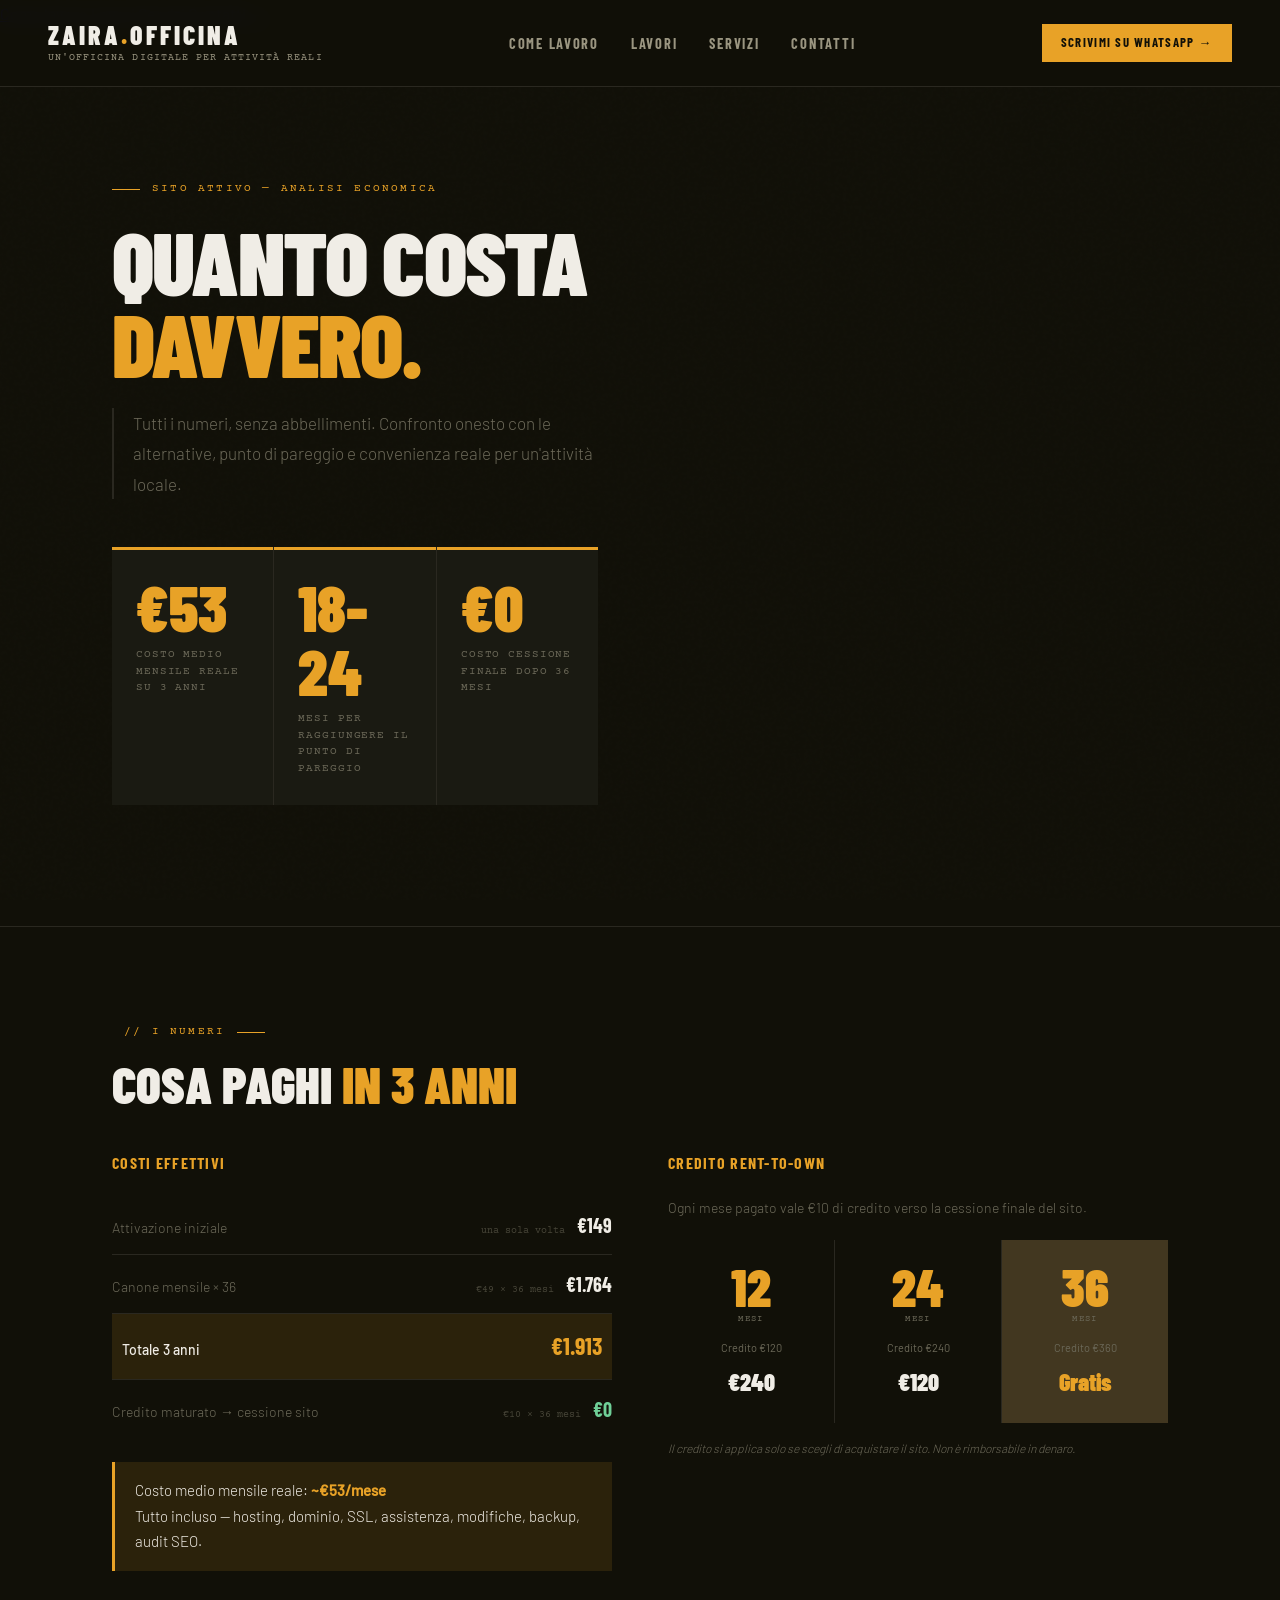
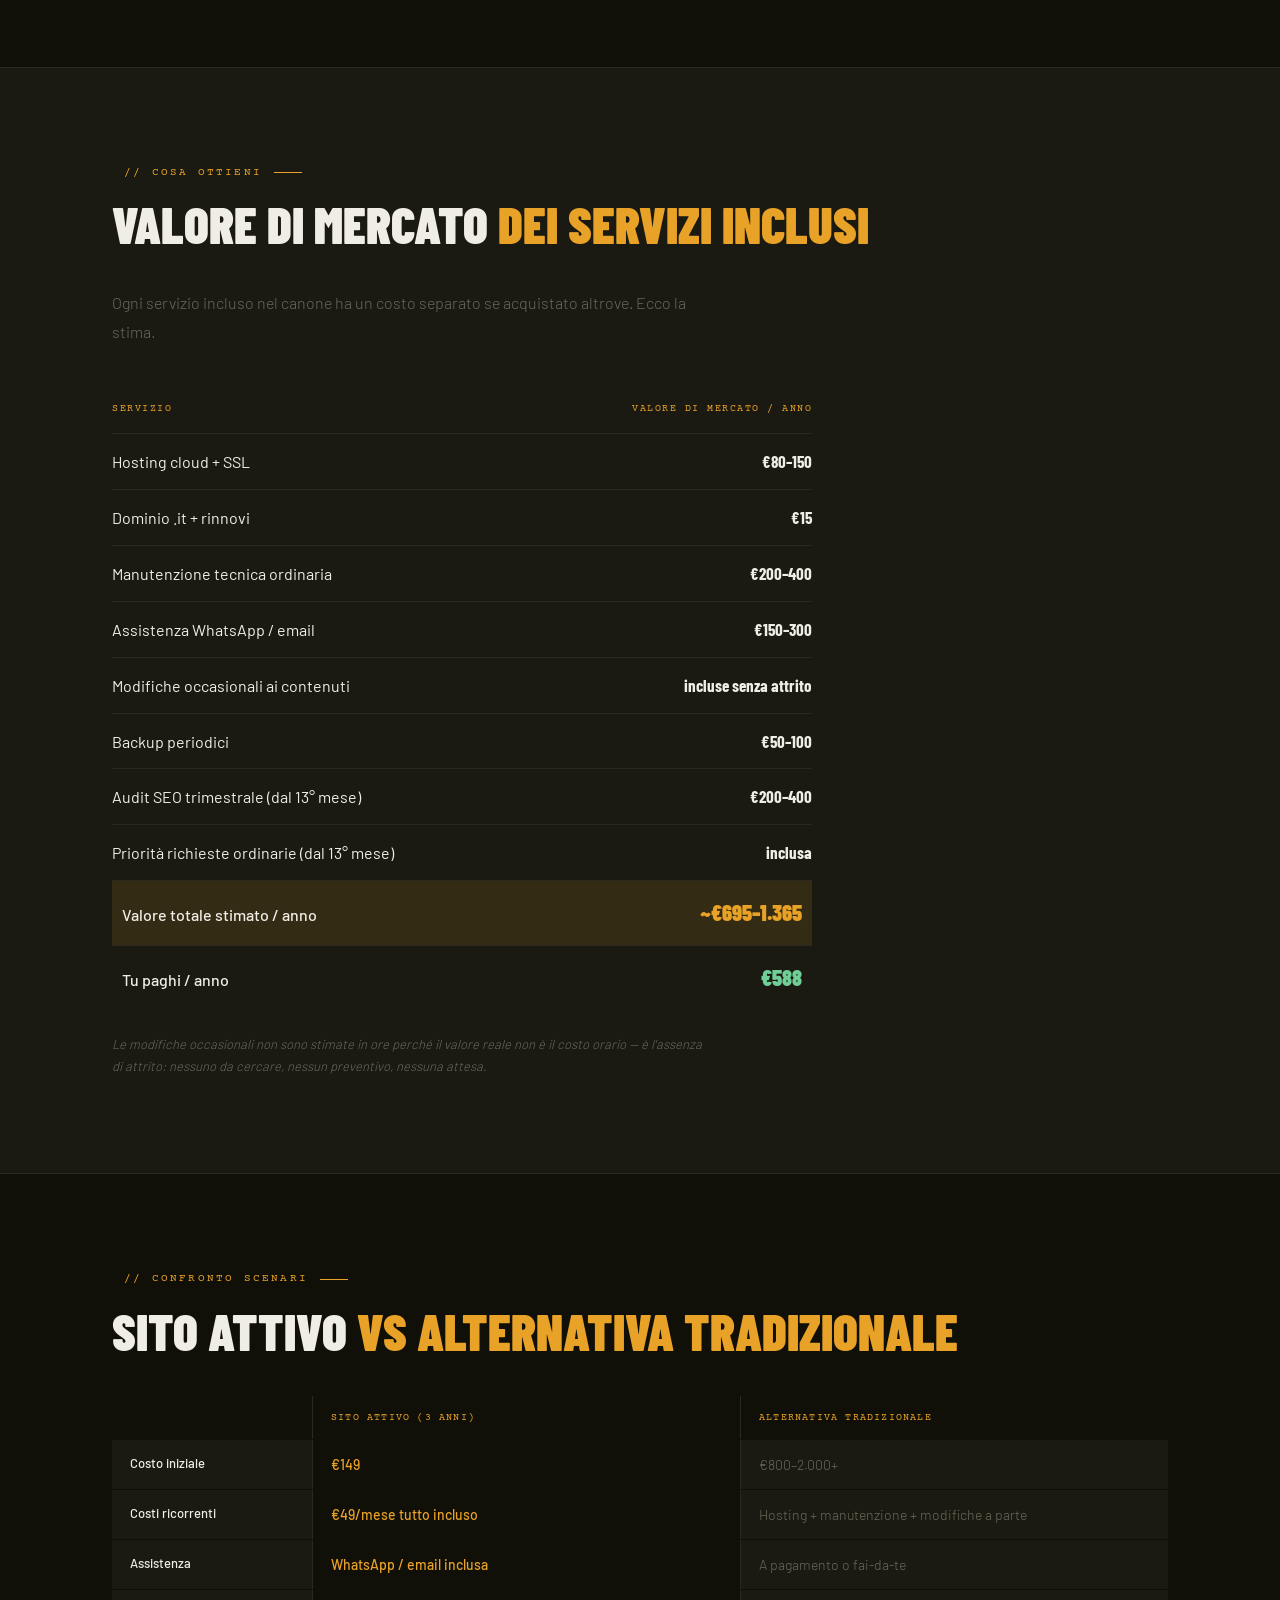
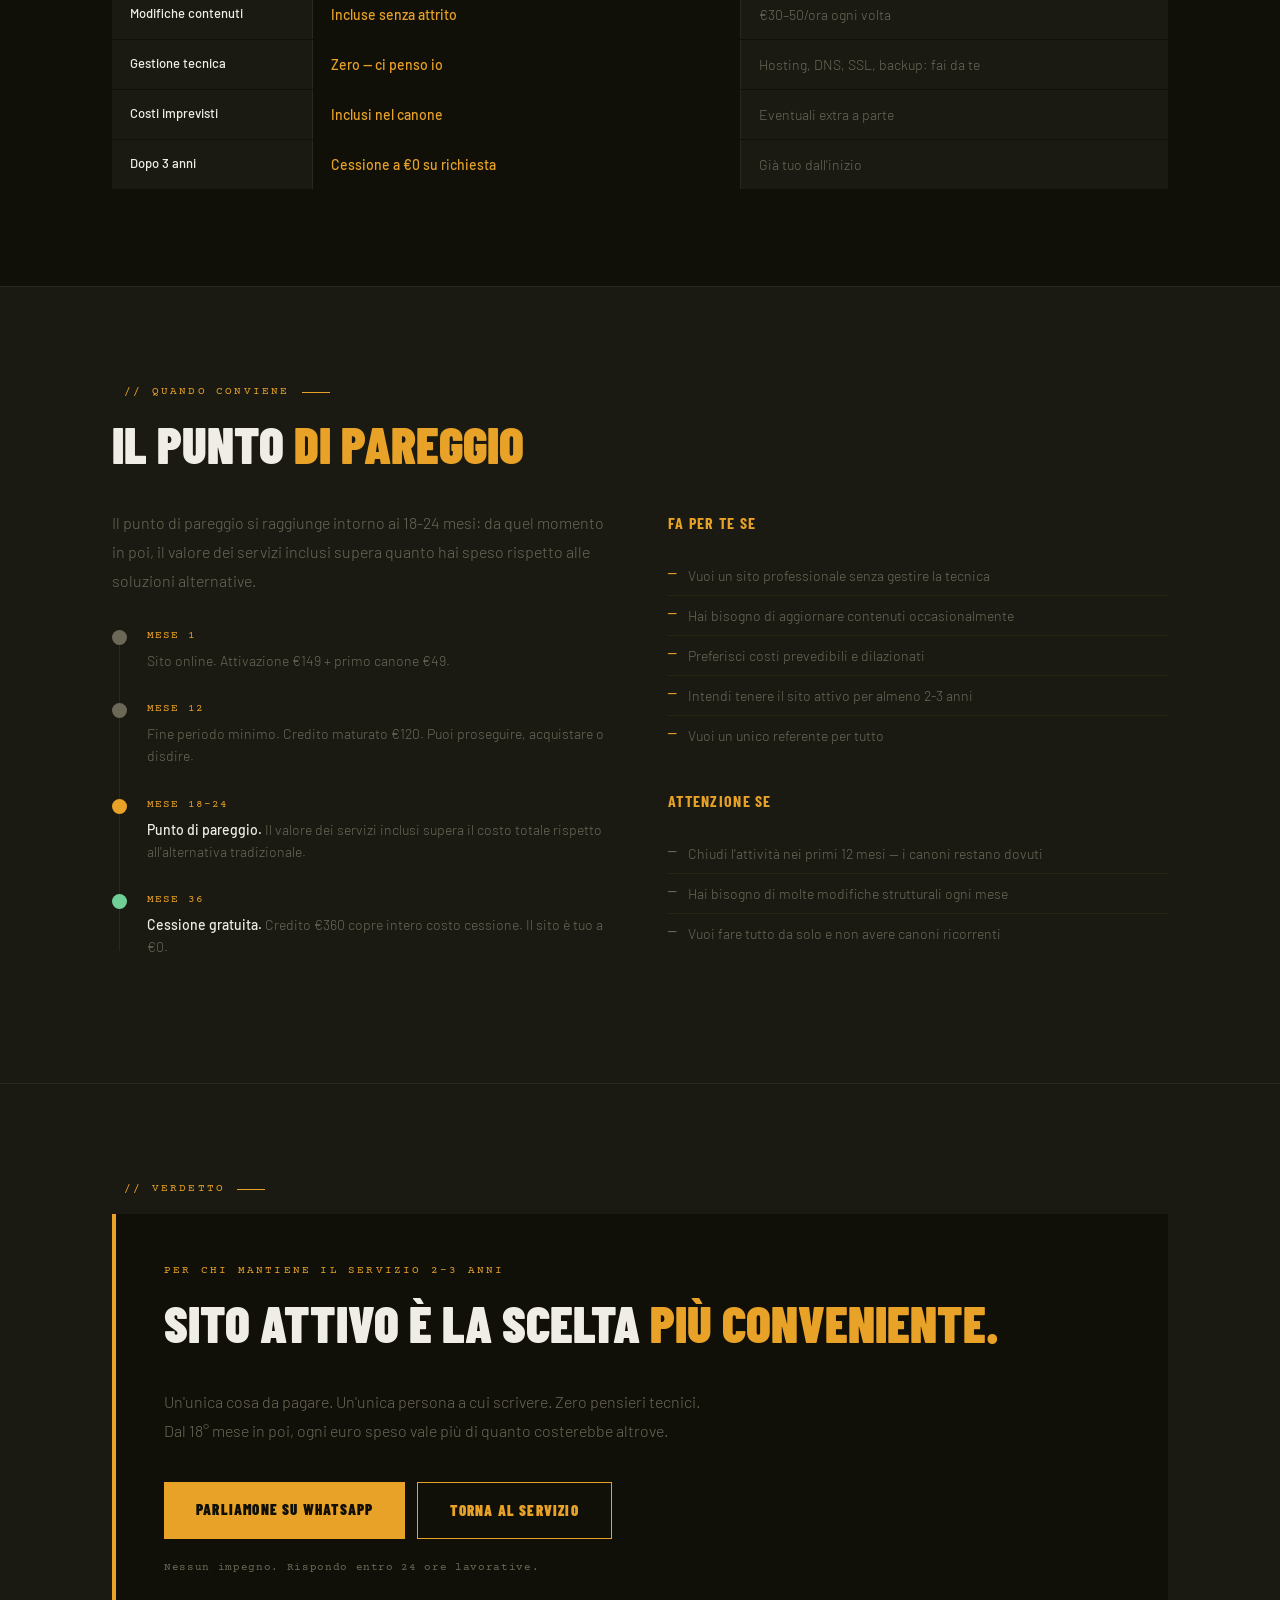
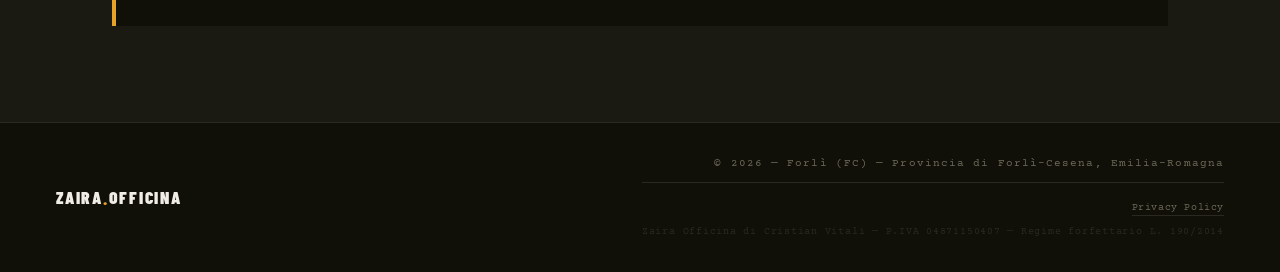
==== commit d8ffc55b: "fix: update" ====
--- a/pages/analisi-economica.html
+++ b/pages/analisi-economica.html
@@ -354,9 +354,8 @@
             <div class="footer-legal">
                 <a href="privacy.html" class="footer-legal-link">Privacy Policy</a>
             </div>
-            <!-- Disclaimer prestazione occasionale — rimuovi quando apri P.IVA -->
             <div class="footer-disclaimer">
-                Zaira Officina è un'attività freelance indipendente.<br> Collaborazioni svolte come prestazione occasionale ai sensi dell'art. 2222 c.c.
+                Zaira Officina di Cristian Vitali — P.IVA 04871150407 — Regime forfettario L. 190/2014
             </div>
         </div>
     </footer>
